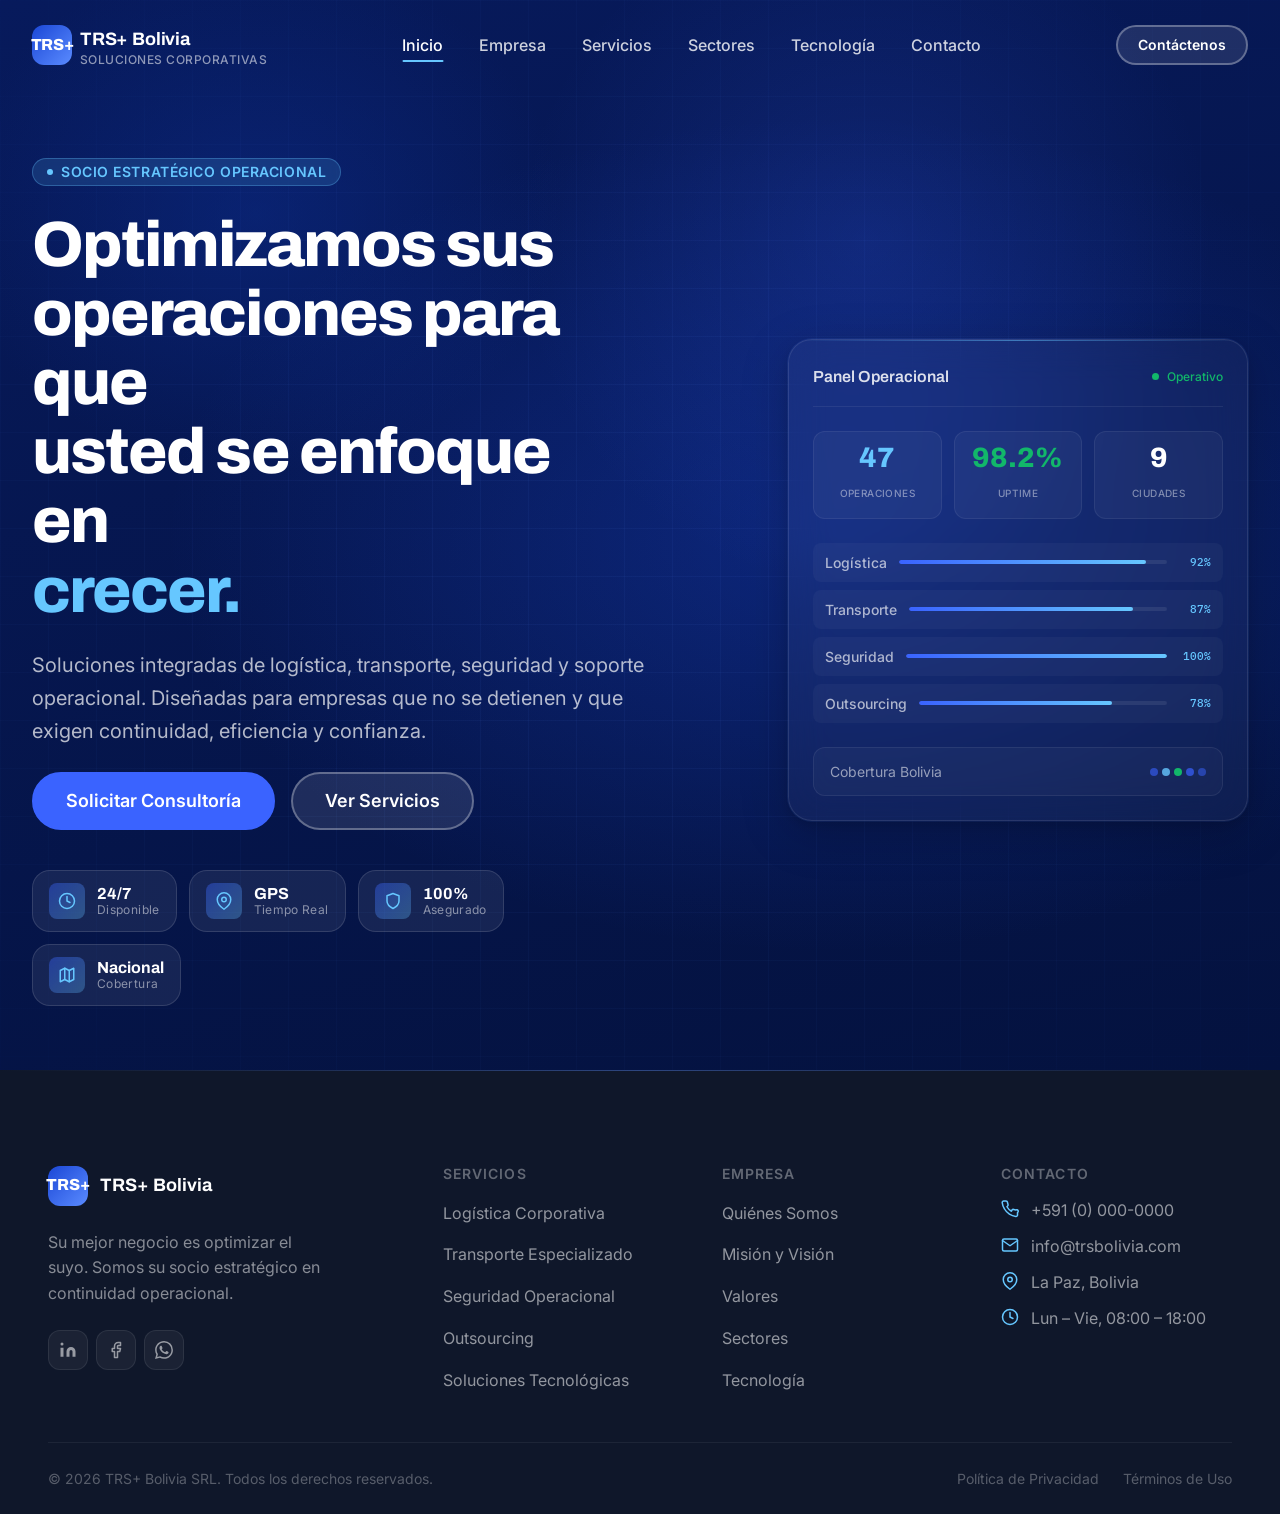
==== index.html @ 7835d036 "first commit" ====
<!DOCTYPE html>
<html lang="es" dir="ltr">

<head>
  <meta charset="UTF-8" />
  <meta name="viewport" content="width=device-width, initial-scale=1.0" />
  <meta http-equiv="X-UA-Compatible" content="IE=edge" />

  <!-- ======================================================================
       SEO — Primary Meta
       ====================================================================== -->
  <title>TRS+ Bolivia | Soluciones Corporativas Integradas</title>
  <meta name="description"
    content="TRS+ Bolivia SRL: soluciones integradas de logística, transporte, seguridad operacional y outsourcing corporativo. Su socio estratégico en continuidad operacional." />
  <meta name="robots" content="index, follow" />
  <link rel="canonical" href="https://www.trsbolivia.com/" />
  <meta name="theme-color" content="#071A5C" />
  <meta name="author" content="TRS+ Bolivia SRL" />

  <!-- ======================================================================
       Open Graph
       ====================================================================== -->
  <meta property="og:type"        content="website" />
  <meta property="og:url"         content="https://www.trsbolivia.com/" />
  <meta property="og:title"       content="TRS+ Bolivia | Soluciones Corporativas Integradas" />
  <meta property="og:description" content="Su socio estratégico en continuidad operacional. Logística, transporte, seguridad y soporte corporativo para empresas que no se detienen." />
  <meta property="og:image"       content="https://www.trsbolivia.com/assets/images/og-image.webp" />
  <meta property="og:locale"      content="es_BO" />
  <meta property="og:site_name"   content="TRS+ Bolivia" />

  <!-- ======================================================================
       Twitter Card
       ====================================================================== -->
  <meta name="twitter:card"        content="summary_large_image" />
  <meta name="twitter:title"       content="TRS+ Bolivia | Soluciones Corporativas Integradas" />
  <meta name="twitter:description" content="Su socio estratégico en continuidad operacional. Logística, transporte, seguridad y soporte corporativo." />
  <meta name="twitter:image"       content="https://www.trsbolivia.com/assets/images/og-image.webp" />

  <!-- ======================================================================
       Structured Data — Schema.org JSON-LD
       ====================================================================== -->
  <script type="application/ld+json">
  {
    "@context": "https://schema.org",
    "@type": "Organization",
    "name": "TRS+ Bolivia SRL",
    "alternateName": "TRS Bolivia",
    "url": "https://www.trsbolivia.com",
    "logo": "https://www.trsbolivia.com/assets/logos/trs-logo.svg",
    "description": "Soluciones integradas de logística, transporte, seguridad operacional y outsourcing corporativo en Bolivia.",
    "address": {
      "@type": "PostalAddress",
      "addressCountry": "BO",
      "addressLocality": "La Paz",
      "addressRegion": "La Paz"
    },
    "contactPoint": {
      "@type": "ContactPoint",
      "contactType": "customer service",
      "availableLanguage": ["Spanish"]
    },
    "sameAs": [
      "https://www.linkedin.com/company/trs-bolivia"
    ]
  }
  </script>

  <!-- ======================================================================
       Google Fonts — Preconnect + Load
       ====================================================================== -->
  <link rel="preconnect" href="https://fonts.googleapis.com" />
  <link rel="preconnect" href="https://fonts.gstatic.com" crossorigin />
  <link
    href="https://fonts.googleapis.com/css2?family=Archivo:wght@400;500;600;700;800&family=Inter:wght@400;500;600;700&family=IBM+Plex+Mono:wght@400;500&display=swap"
    rel="stylesheet"
  />

  <!-- ======================================================================
       CSS — Load order matters.
       ====================================================================== -->
  <link rel="stylesheet" href="css/reset.css" />
  <link rel="stylesheet" href="css/variables.css" />
  <link rel="stylesheet" href="css/typography.css" />
  <link rel="stylesheet" href="css/layout.css" />
  <link rel="stylesheet" href="css/components.css" />
  <link rel="stylesheet" href="css/animations.css" />
  <link rel="stylesheet" href="css/responsive.css" />

  <!-- Favicon placeholder -->
  <link rel="icon" type="image/svg+xml" href="assets/icons/favicon.svg" />
</head>

<body>

  <!-- Skip to main content — accessibility landmark -->
  <a class="sr-only" href="#main-content">Saltar al contenido principal</a>

  <!-- ========================================================================
       NAVBAR
       ======================================================================== -->
  <header class="navbar navbar--transparent" id="navbar" role="banner">
    <div class="navbar__inner">

      <!-- Logo -->
      <a href="index.html" class="navbar__logo" aria-label="TRS+ Bolivia — Ir a la página de inicio">
        <div class="navbar__logo-mark" aria-hidden="true">TRS+</div>
        <div>
          <span class="navbar__logo-text">TRS+ Bolivia</span>
          <span class="navbar__logo-sub">Soluciones Corporativas</span>
        </div>
      </a>

      <!-- Desktop Navigation -->
      <nav class="navbar__nav" aria-label="Navegación principal">
        <ul class="navbar__nav-list" role="list">
          <li>
            <a href="index.html"       class="navbar__nav-link" aria-current="page">Inicio</a>
          </li>
          <li>
            <a href="empresa.html"     class="navbar__nav-link">Empresa</a>
          </li>
          <li>
            <a href="servicios.html"   class="navbar__nav-link">Servicios</a>
          </li>
          <li>
            <a href="sectores.html"    class="navbar__nav-link">Sectores</a>
          </li>
          <li>
            <a href="tecnologia.html"  class="navbar__nav-link">Tecnología</a>
          </li>
          <li>
            <a href="contacto.html"    class="navbar__nav-link">Contacto</a>
          </li>
        </ul>
      </nav>

      <!-- CTA + Hamburger -->
      <div class="navbar__actions">
        <a href="contacto.html" class="btn btn--ghost btn--sm">
          Contáctenos
        </a>

        <!-- Hamburger — mobile only -->
        <button
          class="navbar__hamburger"
          id="hamburger-btn"
          aria-controls="mobile-menu"
          aria-expanded="false"
          aria-label="Abrir menú de navegación"
          type="button"
        >
          <span class="navbar__hamburger-line" aria-hidden="true"></span>
          <span class="navbar__hamburger-line" aria-hidden="true"></span>
          <span class="navbar__hamburger-line" aria-hidden="true"></span>
        </button>
      </div>

    </div>
  </header>

  <!-- ========================================================================
       MOBILE MENU
       ======================================================================== -->
  <div
    class="mobile-menu"
    id="mobile-menu"
    role="dialog"
    aria-modal="true"
    aria-label="Menú de navegación"
    aria-hidden="true"
  >
    <nav aria-label="Navegación móvil">
      <ul class="mobile-menu__nav-list" role="list">
        <li>
          <a href="index.html"       class="mobile-menu__nav-link" aria-current="page">Inicio</a>
        </li>
        <li>
          <a href="empresa.html"     class="mobile-menu__nav-link">Empresa</a>
        </li>
        <li>
          <a href="servicios.html"   class="mobile-menu__nav-link">Servicios</a>
        </li>
        <li>
          <a href="sectores.html"    class="mobile-menu__nav-link">Sectores</a>
        </li>
        <li>
          <a href="tecnologia.html"  class="mobile-menu__nav-link">Tecnología</a>
        </li>
        <li>
          <a href="contacto.html"    class="mobile-menu__nav-link">Contacto</a>
        </li>
      </ul>
    </nav>

    <div class="mobile-menu__footer">
      <a href="contacto.html" class="btn btn--primary btn--full">
        Solicitar Consultoría
      </a>
    </div>
  </div>

  <!-- ========================================================================
       MAIN CONTENT
       ======================================================================== -->
  <main id="main-content">

    <!-- ======================================================================
         HERO SECTION
         ====================================================================== -->
    <section class="hero" id="hero" aria-labelledby="hero-headline">

      <!-- Background layers -->
      <div class="hero__bg" aria-hidden="true">
        <div class="hero__bg-gradient"></div>
        <div class="hero__bg-grid"></div>
        <div class="hero__bg-glow"></div>
      </div>

      <div class="hero__container">
        <div class="hero__grid">

          <!-- Left — Text Content -->
          <div class="hero__content">

            <!-- Badge -->
            <div class="hero__badge hero-anim-badge" aria-hidden="true">
              <span class="badge badge--glass">
                <span class="badge__dot badge__dot--pulse"></span>
                Socio Estratégico Operacional
              </span>
            </div>

            <!-- Headline -->
            <h1 class="hero__headline hero-anim-headline" id="hero-headline">
              Optimizamos sus<br />
              operaciones para que<br />
              usted se enfoque en<br />
              <em>crecer.</em>
            </h1>

            <!-- Supporting text -->
            <p class="hero__description hero-anim-description">
              Soluciones integradas de logística, transporte, seguridad y
              soporte operacional. Diseñadas para empresas que no se detienen
              y que exigen continuidad, eficiencia y confianza.
            </p>

            <!-- CTA Group -->
            <div class="hero__cta hero-anim-cta btn-group">
              <a href="contacto.html" class="btn btn--primary btn--lg">
                Solicitar Consultoría
              </a>
              <a href="servicios.html" class="btn btn--ghost btn--lg">
                Ver Servicios
              </a>
            </div>

            <!-- Trust Cards -->
            <div class="hero__trust hero-anim-trust" role="list" aria-label="Indicadores de confianza">

              <div class="trust-card float-slow float-delay-1" role="listitem">
                <div class="trust-card__icon" aria-hidden="true">
                  <!-- Clock icon -->
                  <svg viewBox="0 0 24 24" fill="none" stroke="currentColor" stroke-width="2" stroke-linecap="round" stroke-linejoin="round" aria-hidden="true">
                    <circle cx="12" cy="12" r="10"/>
                    <polyline points="12 6 12 12 16 14"/>
                  </svg>
                </div>
                <div class="trust-card__content">
                  <span class="trust-card__value">24/7</span>
                  <span class="trust-card__label">Disponible</span>
                </div>
              </div>

              <div class="trust-card float-slow float-delay-2" role="listitem">
                <div class="trust-card__icon" aria-hidden="true">
                  <!-- GPS/location icon -->
                  <svg viewBox="0 0 24 24" fill="none" stroke="currentColor" stroke-width="2" stroke-linecap="round" stroke-linejoin="round" aria-hidden="true">
                    <path d="M21 10c0 7-9 13-9 13s-9-6-9-13a9 9 0 0 1 18 0z"/>
                    <circle cx="12" cy="10" r="3"/>
                  </svg>
                </div>
                <div class="trust-card__content">
                  <span class="trust-card__value">GPS</span>
                  <span class="trust-card__label">Tiempo Real</span>
                </div>
              </div>

              <div class="trust-card float-slow float-delay-3" role="listitem">
                <div class="trust-card__icon" aria-hidden="true">
                  <!-- Shield icon -->
                  <svg viewBox="0 0 24 24" fill="none" stroke="currentColor" stroke-width="2" stroke-linecap="round" stroke-linejoin="round" aria-hidden="true">
                    <path d="M12 22s8-4 8-10V5l-8-3-8 3v7c0 6 8 10 8 10z"/>
                  </svg>
                </div>
                <div class="trust-card__content">
                  <span class="trust-card__value">100%</span>
                  <span class="trust-card__label">Asegurado</span>
                </div>
              </div>

              <div class="trust-card float-slow float-delay-1" role="listitem">
                <div class="trust-card__icon" aria-hidden="true">
                  <!-- Map icon -->
                  <svg viewBox="0 0 24 24" fill="none" stroke="currentColor" stroke-width="2" stroke-linecap="round" stroke-linejoin="round" aria-hidden="true">
                    <polygon points="3 6 9 3 15 6 21 3 21 18 15 21 9 18 3 21"/>
                    <line x1="9" y1="3" x2="9" y2="18"/>
                    <line x1="15" y1="6" x2="15" y2="21"/>
                  </svg>
                </div>
                <div class="trust-card__content">
                  <span class="trust-card__value">Nacional</span>
                  <span class="trust-card__label">Cobertura</span>
                </div>
              </div>

            </div>
            <!-- /hero__trust -->

          </div>
          <!-- /hero__content -->

          <!-- Right — Operational Dashboard Visual -->
          <div class="hero__visual hero-anim-visual" aria-hidden="true">
            <div class="op-dashboard float-medium">

              <!-- Dashboard Header -->
              <div class="op-dashboard__header">
                <span class="op-dashboard__title">Panel Operacional</span>
                <div class="op-dashboard__status">
                  <span class="op-dashboard__status-dot"></span>
                  Operativo
                </div>
              </div>

              <!-- Key Stats -->
              <div class="op-dashboard__stats">
                <div class="op-stat">
                  <span class="op-stat__value op-stat__value--accent"
                        data-counter="47"
                        data-suffix="">
                    47
                  </span>
                  <span class="op-stat__label">Operaciones</span>
                </div>
                <div class="op-stat">
                  <span class="op-stat__value op-stat__value--success"
                        data-counter="98.5"
                        data-suffix="%">
                    98.5%
                  </span>
                  <span class="op-stat__label">Uptime</span>
                </div>
                <div class="op-stat">
                  <span class="op-stat__value"
                        data-counter="9"
                        data-suffix="">
                    9
                  </span>
                  <span class="op-stat__label">Ciudades</span>
                </div>
              </div>

              <!-- Active Services -->
              <div class="op-dashboard__services">

                <div class="op-service-row">
                  <span class="op-service-row__name">Logística</span>
                  <div class="op-service-row__bar-wrap">
                    <div class="op-service-row__bar op-service-row__bar--1"></div>
                  </div>
                  <span class="op-service-row__pct">92%</span>
                </div>

                <div class="op-service-row">
                  <span class="op-service-row__name">Transporte</span>
                  <div class="op-service-row__bar-wrap">
                    <div class="op-service-row__bar op-service-row__bar--2"></div>
                  </div>
                  <span class="op-service-row__pct">87%</span>
                </div>

                <div class="op-service-row">
                  <span class="op-service-row__name">Seguridad</span>
                  <div class="op-service-row__bar-wrap">
                    <div class="op-service-row__bar op-service-row__bar--3"></div>
                  </div>
                  <span class="op-service-row__pct">100%</span>
                </div>

                <div class="op-service-row">
                  <span class="op-service-row__name">Outsourcing</span>
                  <div class="op-service-row__bar-wrap">
                    <div class="op-service-row__bar op-service-row__bar--4"></div>
                  </div>
                  <span class="op-service-row__pct">78%</span>
                </div>

              </div>

              <!-- Coverage indicator -->
              <div class="op-dashboard__map">
                <span class="op-dashboard__map-label">Cobertura Bolivia</span>
                <div class="op-dashboard__map-dots" aria-hidden="true">
                  <span class="op-dashboard__map-dot"></span>
                  <span class="op-dashboard__map-dot"></span>
                  <span class="op-dashboard__map-dot"></span>
                  <span class="op-dashboard__map-dot"></span>
                  <span class="op-dashboard__map-dot"></span>
                </div>
              </div>

            </div>
            <!-- /op-dashboard -->
          </div>
          <!-- /hero__visual -->

        </div>
        <!-- /hero__grid -->
      </div>
      <!-- /hero__container -->

    </section>
    <!-- /hero -->

  </main>

  <!-- ========================================================================
       FOOTER
       ======================================================================== -->
  <footer class="footer" id="footer" role="contentinfo">
    <div class="container">

      <div class="footer__top">

        <!-- Brand Column -->
        <div class="footer__brand">
          <a href="index.html" class="footer__logo" aria-label="TRS+ Bolivia — Inicio">
            <div class="footer__logo-mark" aria-hidden="true">TRS+</div>
            <span class="footer__logo-text">TRS+ Bolivia</span>
          </a>

          <p class="footer__tagline">
            Su mejor negocio es optimizar el suyo. Somos su socio estratégico
            en continuidad operacional.
          </p>

          <!-- Social Links -->
          <nav class="footer__social" aria-label="Redes sociales">
            <a
              href="https://www.linkedin.com/company/trs-bolivia"
              class="footer__social-link"
              target="_blank"
              rel="noopener noreferrer"
              aria-label="TRS+ Bolivia en LinkedIn"
            >
              <!-- LinkedIn icon -->
              <svg viewBox="0 0 24 24" fill="currentColor" aria-hidden="true">
                <path d="M16 8a6 6 0 0 1 6 6v7h-4v-7a2 2 0 0 0-2-2 2 2 0 0 0-2 2v7h-4v-7a6 6 0 0 1 6-6z"/>
                <rect x="2" y="9" width="4" height="12"/>
                <circle cx="4" cy="4" r="2"/>
              </svg>
            </a>
            <a
              href="#"
              class="footer__social-link"
              target="_blank"
              rel="noopener noreferrer"
              aria-label="TRS+ Bolivia en Facebook"
            >
              <!-- Facebook icon -->
              <svg viewBox="0 0 24 24" fill="none" stroke="currentColor" stroke-width="2" stroke-linecap="round" stroke-linejoin="round" aria-hidden="true">
                <path d="M18 2h-3a5 5 0 0 0-5 5v3H7v4h3v8h4v-8h3l1-4h-4V7a1 1 0 0 1 1-1h3z"/>
              </svg>
            </a>
            <a
              href="https://wa.me/59100000000"
              class="footer__social-link"
              target="_blank"
              rel="noopener noreferrer"
              aria-label="TRS+ Bolivia en WhatsApp"
            >
              <!-- WhatsApp icon -->
              <svg viewBox="0 0 24 24" fill="currentColor" aria-hidden="true">
                <path d="M17.472 14.382c-.297-.149-1.758-.867-2.03-.967-.273-.099-.471-.148-.67.15-.197.297-.767.966-.94 1.164-.173.199-.347.223-.644.075-.297-.15-1.255-.463-2.39-1.475-.883-.788-1.48-1.761-1.653-2.059-.173-.297-.018-.458.13-.606.134-.133.298-.347.446-.52.149-.174.198-.298.298-.497.099-.198.05-.371-.025-.52-.075-.149-.669-1.612-.916-2.207-.242-.579-.487-.5-.669-.51-.173-.008-.371-.01-.57-.01-.198 0-.52.074-.792.372-.272.297-1.04 1.016-1.04 2.479 0 1.462 1.065 2.875 1.213 3.074.149.198 2.096 3.2 5.077 4.487.709.306 1.262.489 1.694.625.712.227 1.36.195 1.871.118.571-.085 1.758-.719 2.006-1.413.248-.694.248-1.289.173-1.413-.074-.124-.272-.198-.57-.347m-5.421 7.403h-.004a9.87 9.87 0 0 1-5.031-1.378l-.361-.214-3.741.982.998-3.648-.235-.374a9.86 9.86 0 0 1-1.51-5.26c.001-5.45 4.436-9.884 9.888-9.884 2.64 0 5.122 1.03 6.988 2.898a9.825 9.825 0 0 1 2.893 6.994c-.003 5.45-4.437 9.884-9.885 9.884m8.413-18.297A11.815 11.815 0 0 0 12.05 0C5.495 0 .16 5.335.157 11.892c0 2.096.547 4.142 1.588 5.945L.057 24l6.305-1.654a11.882 11.882 0 0 0 5.683 1.448h.005c6.554 0 11.89-5.335 11.893-11.893a11.821 11.821 0 0 0-3.48-8.413z"/>
              </svg>
            </a>
          </nav>
        </div>

        <!-- Services Column -->
        <div class="footer__col">
          <h3 class="footer__col-title">Servicios</h3>
          <ul class="footer__link-list" role="list">
            <li><a href="servicios.html#logistica"   class="footer__link">Logística Corporativa</a></li>
            <li><a href="servicios.html#transporte"  class="footer__link">Transporte Especializado</a></li>
            <li><a href="servicios.html#seguridad"   class="footer__link">Seguridad Operacional</a></li>
            <li><a href="servicios.html#outsourcing" class="footer__link">Outsourcing</a></li>
            <li><a href="servicios.html#tecnologia"  class="footer__link">Soluciones Tecnológicas</a></li>
          </ul>
        </div>

        <!-- Company Column -->
        <div class="footer__col">
          <h3 class="footer__col-title">Empresa</h3>
          <ul class="footer__link-list" role="list">
            <li><a href="empresa.html"           class="footer__link">Quiénes Somos</a></li>
            <li><a href="empresa.html#mision"    class="footer__link">Misión y Visión</a></li>
            <li><a href="empresa.html#valores"   class="footer__link">Valores</a></li>
            <li><a href="sectores.html"          class="footer__link">Sectores</a></li>
            <li><a href="tecnologia.html"        class="footer__link">Tecnología</a></li>
          </ul>
        </div>

        <!-- Contact Column -->
        <div class="footer__col">
          <h3 class="footer__col-title">Contacto</h3>
          <address class="footer__address">
            <div class="footer__contact-item">
              <!-- Phone icon -->
              <svg class="footer__contact-icon" viewBox="0 0 24 24" fill="none" stroke="currentColor" stroke-width="2" stroke-linecap="round" stroke-linejoin="round" aria-hidden="true">
                <path d="M22 16.92v3a2 2 0 0 1-2.18 2 19.79 19.79 0 0 1-8.63-3.07A19.5 19.5 0 0 1 4.69 12 19.79 19.79 0 0 1 1.61 3.42 2 2 0 0 1 3.6 1.23h3a2 2 0 0 1 2 1.72 12.84 12.84 0 0 0 .7 2.81 2 2 0 0 1-.45 2.11L7.91 9a16 16 0 0 0 6 6l.91-1.91a2 2 0 0 1 2.11-.45 12.84 12.84 0 0 0 2.81.7A2 2 0 0 1 22 16.92z"/>
              </svg>
              <a href="tel:+59100000000" class="footer__link footer__link--inline">
                +591 (0) 000-0000
              </a>
            </div>

            <div class="footer__contact-item">
              <!-- Email icon -->
              <svg class="footer__contact-icon" viewBox="0 0 24 24" fill="none" stroke="currentColor" stroke-width="2" stroke-linecap="round" stroke-linejoin="round" aria-hidden="true">
                <path d="M4 4h16c1.1 0 2 .9 2 2v12c0 1.1-.9 2-2 2H4c-1.1 0-2-.9-2-2V6c0-1.1.9-2 2-2z"/>
                <polyline points="22,6 12,13 2,6"/>
              </svg>
              <a href="mailto:info@trsbolivia.com" class="footer__link footer__link--inline">
                info@trsbolivia.com
              </a>
            </div>

            <div class="footer__contact-item">
              <!-- Location icon -->
              <svg class="footer__contact-icon" viewBox="0 0 24 24" fill="none" stroke="currentColor" stroke-width="2" stroke-linecap="round" stroke-linejoin="round" aria-hidden="true">
                <path d="M21 10c0 7-9 13-9 13s-9-6-9-13a9 9 0 0 1 18 0z"/>
                <circle cx="12" cy="10" r="3"/>
              </svg>
              <span>La Paz, Bolivia</span>
            </div>

            <div class="footer__contact-item">
              <!-- Clock icon -->
              <svg class="footer__contact-icon" viewBox="0 0 24 24" fill="none" stroke="currentColor" stroke-width="2" stroke-linecap="round" stroke-linejoin="round" aria-hidden="true">
                <circle cx="12" cy="12" r="10"/>
                <polyline points="12 6 12 12 16 14"/>
              </svg>
              <span>Lun – Vie, 08:00 – 18:00</span>
            </div>
          </address>
        </div>

      </div>
      <!-- /footer__top -->

      <!-- Footer Bottom -->
      <div class="footer__bottom">
        <p class="footer__copyright">
          &copy; <span id="footer-year">2024</span> TRS+ Bolivia SRL.
          Todos los derechos reservados.
        </p>
        <nav class="footer__legal" aria-label="Enlaces legales">
          <a href="#" class="footer__legal-link">Política de Privacidad</a>
          <a href="#" class="footer__legal-link">Términos de Uso</a>
        </nav>
      </div>

    </div>
    <!-- /container -->
  </footer>

  <!-- ========================================================================
       SCRIPTS — Deferred ES Modules
       ======================================================================== -->
  <script type="module" src="js/app.js"></script>

  <!-- Dynamic year in footer -->
  <script>
    document.getElementById('footer-year').textContent = new Date().getFullYear();
  </script>

</body>
</html>
---- css/variables.css ----
/* ==========================================================================
   DESIGN SYSTEM — VARIABLES
   TRS+ Bolivia Corporate Platform
   All design tokens are defined here.
   Never use hardcoded values outside this file.
   ========================================================================== */

:root {

  /* --------------------------------------------------------------------------
     COLOR SYSTEM — PRIMARY
     -------------------------------------------------------------------------- */
  --color-primary-900: #071A5C;
  --color-primary-800: #0C2C8C;
  --color-primary-700: #123FB8;
  --color-primary-600: #1B47D6;
  --color-primary-500: #3A63FF;
  --color-primary-400: #5A8BFF;

  /* --------------------------------------------------------------------------
     COLOR SYSTEM — ACCENT
     -------------------------------------------------------------------------- */
  --color-accent:       #66C7FF;
  --color-accent-light: #B8E7FF;

  /* --------------------------------------------------------------------------
     COLOR SYSTEM — SEMANTIC
     -------------------------------------------------------------------------- */
  --color-success: #12B76A;
  --color-warning: #F79009;
  --color-error:   #F04438;

  /* --------------------------------------------------------------------------
     COLOR SYSTEM — NEUTRAL
     -------------------------------------------------------------------------- */
  --color-gray-50:  #F8FAFC;
  --color-gray-100: #F1F5F9;
  --color-gray-200: #E2E8F0;
  --color-gray-300: #CBD5E1;
  --color-gray-400: #94A3B8;
  --color-gray-500: #64748B;
  --color-gray-700: #334155;
  --color-gray-900: #0F172A;

  /* --------------------------------------------------------------------------
     TYPOGRAPHY — FONT FAMILIES
     -------------------------------------------------------------------------- */
  --font-heading: 'Archivo',       sans-serif;
  --font-body:    'Inter',         sans-serif;
  --font-mono:    'IBM Plex Mono', monospace;

  /* --------------------------------------------------------------------------
     TYPOGRAPHY — TYPE SCALE
     -------------------------------------------------------------------------- */
  --text-display:  4.5rem;    /* 72px */
  --text-hero:     4rem;      /* 64px */
  --text-h1:       3.25rem;   /* 52px */
  --text-h2:       2.625rem;  /* 42px */
  --text-h3:       2.125rem;  /* 34px */
  --text-h4:       1.75rem;   /* 28px */
  --text-h5:       1.375rem;  /* 22px */
  --text-body-xl:  1.25rem;   /* 20px */
  --text-body:     1.125rem;  /* 18px */
  --text-small:    1rem;      /* 16px */
  --text-caption:  0.875rem;  /* 14px */
  --text-micro:    0.75rem;   /* 12px */

  /* --------------------------------------------------------------------------
     TYPOGRAPHY — FONT WEIGHTS
     -------------------------------------------------------------------------- */
  --weight-regular:   400;
  --weight-medium:    500;
  --weight-semibold:  600;
  --weight-bold:      700;
  --weight-extrabold: 800;

  /* --------------------------------------------------------------------------
     LAYOUT — CONTAINER WIDTHS
     -------------------------------------------------------------------------- */
  --container-max: 1280px;
  --content-max:    720px;
  --section-max:   1180px;

  /* --------------------------------------------------------------------------
     LAYOUT — GRID
     -------------------------------------------------------------------------- */
  --grid-columns-desktop: 12;
  --grid-columns-tablet:   8;
  --grid-columns-mobile:   4;
  --grid-gap:             2rem;   /* 32px */

  /* --------------------------------------------------------------------------
     SPACING SCALE
     Never use arbitrary values. Always pick from this scale.
     -------------------------------------------------------------------------- */
  --space-1:   0.25rem;   /*   4px */
  --space-2:   0.5rem;    /*   8px */
  --space-3:   0.75rem;   /*  12px */
  --space-4:   1rem;      /*  16px */
  --space-6:   1.5rem;    /*  24px */
  --space-8:   2rem;      /*  32px */
  --space-12:  3rem;      /*  48px */
  --space-16:  4rem;      /*  64px */
  --space-20:  5rem;      /*  80px */
  --space-24:  6rem;      /*  96px */
  --space-30:  7.5rem;    /* 120px */
  --space-40: 10rem;      /* 160px */

  /* --------------------------------------------------------------------------
     BORDER RADIUS
     -------------------------------------------------------------------------- */
  --radius-sm:   8px;
  --radius-md:   12px;
  --radius-lg:   18px;
  --radius-xl:   24px;
  --radius-pill: 999px;

  /* --------------------------------------------------------------------------
     SHADOWS — Three levels only.
     -------------------------------------------------------------------------- */
  --shadow-sm: 0 1px 3px rgba(0, 0, 0, 0.10), 0 1px 2px rgba(0, 0, 0, 0.06);
  --shadow-md: 0 4px 16px rgba(0, 0, 0, 0.14), 0 2px 4px rgba(0, 0, 0, 0.08);
  --shadow-lg: 0 12px 48px rgba(0, 0, 0, 0.22), 0 4px 12px rgba(0, 0, 0, 0.10);

  /* Colored shadow for primary cards */
  --shadow-primary: 0 8px 32px rgba(58, 99, 255, 0.28);

  /* --------------------------------------------------------------------------
     ANIMATION — TIMING
     Never exceed 800ms.
     -------------------------------------------------------------------------- */
  --duration-fast:   150ms;
  --duration-normal: 250ms;
  --duration-slow:   400ms;
  --duration-reveal: 600ms;

  /* --------------------------------------------------------------------------
     ANIMATION — EASING
     -------------------------------------------------------------------------- */
  --ease-out:    cubic-bezier(.22, .61, .36, 1);
  --ease-in-out: cubic-bezier(.45, 0, .55, 1);

  /* --------------------------------------------------------------------------
     NAVBAR
     -------------------------------------------------------------------------- */
  --navbar-height:         90px;
  --navbar-height-scrolled: 72px;

  /* --------------------------------------------------------------------------
     Z-INDEX SCALE
     -------------------------------------------------------------------------- */
  --z-base:    0;
  --z-raised:  10;
  --z-overlay: 100;
  --z-modal:   200;
  --z-navbar:  300;

  /* --------------------------------------------------------------------------
     TRANSITIONS — Composable shorthand values
     -------------------------------------------------------------------------- */
  --transition-fast:   all var(--duration-fast)   var(--ease-out);
  --transition-normal: all var(--duration-normal) var(--ease-out);
  --transition-slow:   all var(--duration-slow)   var(--ease-out);

}
---- css/typography.css ----
/* ==========================================================================
   TYPOGRAPHY
   TRS+ Bolivia Corporate Platform
   Fonts: Archivo (headings), Inter (body), IBM Plex Mono (technical)
   ========================================================================== */

/* --------------------------------------------------------------------------
   Base Body Typography
   -------------------------------------------------------------------------- */
body {
  font-family: var(--font-body);
  font-size: var(--text-body);
  font-weight: var(--weight-regular);
  color: var(--color-gray-700);
  line-height: 1.65;
}

/* --------------------------------------------------------------------------
   Headings
   -------------------------------------------------------------------------- */
h1,
h2,
h3,
h4,
h5,
h6 {
  font-family: var(--font-heading);
  font-weight: var(--weight-bold);
  line-height: 1.15;
  letter-spacing: -0.02em;
  color: var(--color-gray-900);
}

h1 { font-size: var(--text-h1); }
h2 { font-size: var(--text-h2); }
h3 { font-size: var(--text-h3); }
h4 { font-size: var(--text-h4); }
h5 { font-size: var(--text-h5); }

/* --------------------------------------------------------------------------
   Display & Hero Sizes
   -------------------------------------------------------------------------- */
.text-display {
  font-family: var(--font-heading);
  font-size: var(--text-display);
  font-weight: var(--weight-extrabold);
  line-height: 1.08;
  letter-spacing: -0.03em;
}

.text-hero {
  font-family: var(--font-heading);
  font-size: var(--text-hero);
  font-weight: var(--weight-extrabold);
  line-height: 1.1;
  letter-spacing: -0.025em;
}

/* --------------------------------------------------------------------------
   Body Text Variants
   -------------------------------------------------------------------------- */
.text-body-xl {
  font-size: var(--text-body-xl);
  line-height: 1.6;
}

.text-body {
  font-size: var(--text-body);
  line-height: 1.65;
}

.text-small {
  font-size: var(--text-small);
  line-height: 1.6;
}

.text-caption {
  font-size: var(--text-caption);
  line-height: 1.5;
}

.text-micro {
  font-size: var(--text-micro);
  line-height: 1.4;
  letter-spacing: 0.02em;
}

/* --------------------------------------------------------------------------
   Technical / Mono
   -------------------------------------------------------------------------- */
.text-mono {
  font-family: var(--font-mono);
  font-size: var(--text-caption);
  letter-spacing: 0.04em;
}

/* --------------------------------------------------------------------------
   Weight Utilities
   -------------------------------------------------------------------------- */
.font-regular   { font-weight: var(--weight-regular); }
.font-medium    { font-weight: var(--weight-medium); }
.font-semibold  { font-weight: var(--weight-semibold); }
.font-bold      { font-weight: var(--weight-bold); }
.font-extrabold { font-weight: var(--weight-extrabold); }

/* --------------------------------------------------------------------------
   Color Utilities
   -------------------------------------------------------------------------- */
.text-primary   { color: var(--color-primary-500); }
.text-accent    { color: var(--color-accent); }
.text-muted     { color: var(--color-gray-500); }
.text-inverse   { color: var(--color-gray-50); }
.text-dark      { color: var(--color-gray-900); }

/* --------------------------------------------------------------------------
   Alignment
   -------------------------------------------------------------------------- */
.text-center { text-align: center; }
.text-left   { text-align: left; }
.text-right  { text-align: right; }

/* --------------------------------------------------------------------------
   Paragraph Spacing
   -------------------------------------------------------------------------- */
p + p {
  margin-top: var(--space-4);
}

/* --------------------------------------------------------------------------
   Strong
   -------------------------------------------------------------------------- */
strong {
  font-weight: var(--weight-semibold);
  color: var(--color-gray-900);
}
---- css/layout.css ----
/* ==========================================================================
   LAYOUT
   TRS+ Bolivia Corporate Platform
   Container, Grid, Spacing, Positioning utilities
   ========================================================================== */

/* --------------------------------------------------------------------------
   Container
   -------------------------------------------------------------------------- */
.container {
  width: 100%;
  max-width: var(--container-max);
  margin-inline: auto;
  padding-inline: var(--space-8);
}

.container--narrow {
  max-width: var(--content-max);
}

.container--section {
  max-width: var(--section-max);
}

/* --------------------------------------------------------------------------
   Section Structure
   Every section follows: container > section-header > section-content
   -------------------------------------------------------------------------- */
.section {
  padding-block: var(--space-24);
}

.section--lg {
  padding-block: var(--space-30);
}

.section--sm {
  padding-block: var(--space-16);
}

/* --------------------------------------------------------------------------
   Section Header
   Badge → Title → Supporting Paragraph → Optional CTA
   -------------------------------------------------------------------------- */
.section-header {
  margin-bottom: var(--space-16);
  max-width: var(--content-max);
}

.section-header--center {
  text-align: center;
  margin-inline: auto;
}

.section-header__badge {
  margin-bottom: var(--space-4);
}

.section-header__title {
  margin-bottom: var(--space-4);
}

.section-header__description {
  color: var(--color-gray-500);
  font-size: var(--text-body-xl);
  max-width: 60ch;
}

.section-header--center .section-header__description {
  margin-inline: auto;
}

/* --------------------------------------------------------------------------
   Grid System
   -------------------------------------------------------------------------- */
.grid {
  display: grid;
  gap: var(--grid-gap);
}

.grid--2 { grid-template-columns: repeat(2, 1fr); }
.grid--3 { grid-template-columns: repeat(3, 1fr); }
.grid--4 { grid-template-columns: repeat(4, 1fr); }

.grid--hero {
  grid-template-columns: 1fr 0.85fr;
  gap: var(--space-16);
  align-items: center;
}

/* --------------------------------------------------------------------------
   Flex Utilities
   -------------------------------------------------------------------------- */
.flex         { display: flex; }
.flex-center  { display: flex; align-items: center; justify-content: center; }
.flex-between { display: flex; align-items: center; justify-content: space-between; }
.flex-col     { display: flex; flex-direction: column; }
.flex-wrap    { flex-wrap: wrap; }
.gap-2        { gap: var(--space-2); }
.gap-3        { gap: var(--space-3); }
.gap-4        { gap: var(--space-4); }
.gap-6        { gap: var(--space-6); }
.gap-8        { gap: var(--space-8); }

/* --------------------------------------------------------------------------
   Spacing Utilities
   -------------------------------------------------------------------------- */
.mt-2  { margin-top: var(--space-2); }
.mt-4  { margin-top: var(--space-4); }
.mt-6  { margin-top: var(--space-6); }
.mt-8  { margin-top: var(--space-8); }
.mt-12 { margin-top: var(--space-12); }
.mt-16 { margin-top: var(--space-16); }

.mb-4  { margin-bottom: var(--space-4); }
.mb-6  { margin-bottom: var(--space-6); }
.mb-8  { margin-bottom: var(--space-8); }

/* --------------------------------------------------------------------------
   Visibility
   -------------------------------------------------------------------------- */
.sr-only {
  position: absolute;
  width: 1px;
  height: 1px;
  padding: 0;
  margin: -1px;
  overflow: hidden;
  clip: rect(0, 0, 0, 0);
  white-space: nowrap;
  border: 0;
}
---- css/components.css ----
/* ==========================================================================
   COMPONENTS
   TRS+ Bolivia Corporate Platform
   Navbar, Hero, Buttons, Badges, Cards, Footer, Trust Cards
   ========================================================================== */


/* ==========================================================================
   COMPONENT: BUTTON
   Variants: primary, secondary, ghost
   Sizes: sm, md (default), lg
   ========================================================================== */

.btn {
  display: inline-flex;
  align-items: center;
  justify-content: center;
  gap: var(--space-2);
  font-family: var(--font-body);
  font-size: var(--text-small);
  font-weight: var(--weight-semibold);
  line-height: 1;
  text-decoration: none;
  border: 2px solid transparent;
  border-radius: var(--radius-pill);
  padding: 0.875rem 1.75rem;
  min-height: 48px;
  cursor: pointer;
  white-space: nowrap;
  transition: transform var(--duration-normal) var(--ease-out),
              box-shadow var(--duration-normal) var(--ease-out),
              background-color var(--duration-normal) var(--ease-out),
              border-color var(--duration-normal) var(--ease-out),
              filter var(--duration-normal) var(--ease-out);
  outline: none;
  position: relative;
  overflow: hidden;
}

.btn:focus-visible {
  outline: 3px solid var(--color-accent);
  outline-offset: 3px;
}

/* Primary */
.btn--primary {
  background-color: var(--color-primary-500);
  color: #ffffff;
  border-color: var(--color-primary-500);
}

.btn--primary:hover {
  transform: translateY(-2px);
  filter: brightness(1.08);
  box-shadow: var(--shadow-primary);
}

.btn--primary:active {
  transform: scale(0.98);
  transition-duration: var(--duration-fast);
}

/* Secondary */
.btn--secondary {
  background-color: transparent;
  color: var(--color-primary-500);
  border-color: var(--color-primary-500);
}

.btn--secondary:hover {
  transform: translateY(-2px);
  background-color: rgba(58, 99, 255, 0.06);
  box-shadow: var(--shadow-sm);
}

.btn--secondary:active {
  transform: scale(0.98);
}

/* Ghost (for dark backgrounds) */
.btn--ghost {
  background-color: rgba(255, 255, 255, 0.10);
  color: #ffffff;
  border-color: rgba(255, 255, 255, 0.30);
  backdrop-filter: blur(8px);
}

.btn--ghost:hover {
  background-color: rgba(255, 255, 255, 0.18);
  border-color: rgba(255, 255, 255, 0.50);
  transform: translateY(-2px);
}

/* Sizes */
.btn--sm {
  font-size: var(--text-caption);
  padding: 0.625rem 1.25rem;
  min-height: 40px;
}

.btn--lg {
  font-size: var(--text-body);
  padding: 1.125rem 2rem;
  min-height: 56px;
}

/* Full width — mobile menu CTA */
.btn--full {
  width: 100%;
  justify-content: center;
}

/* Disabled */
.btn:disabled,
.btn[aria-disabled="true"] {
  opacity: 0.5;
  cursor: not-allowed;
  pointer-events: none;
}

/* Loading */
.btn--loading {
  opacity: 0.75;
  cursor: not-allowed;
  pointer-events: none;
}

/* Button group */
.btn-group {
  display: flex;
  flex-wrap: wrap;
  align-items: center;
  gap: var(--space-4);
}


/* ==========================================================================
   COMPONENT: BADGE
   Variants: solid, outline, glass
   ========================================================================== */

.badge {
  display: inline-flex;
  align-items: center;
  gap: var(--space-2);
  font-family: var(--font-body);
  font-size: var(--text-caption);
  font-weight: var(--weight-semibold);
  letter-spacing: 0.04em;
  text-transform: uppercase;
  border-radius: var(--radius-pill);
  padding: 0.375rem 0.875rem;
  line-height: 1;
}

/* Solid */
.badge--solid {
  background-color: var(--color-primary-500);
  color: #ffffff;
}

/* Outline */
.badge--outline {
  background-color: transparent;
  color: var(--color-primary-500);
  border: 1.5px solid var(--color-primary-500);
}

/* Glass (for dark backgrounds) */
.badge--glass {
  background-color: rgba(102, 199, 255, 0.15);
  color: var(--color-accent);
  border: 1px solid rgba(102, 199, 255, 0.30);
  backdrop-filter: blur(8px);
}

.badge__dot {
  width: 6px;
  height: 6px;
  border-radius: 50%;
  background-color: currentColor;
  flex-shrink: 0;
}

.badge__dot--pulse {
  animation: pulse-dot 2s ease-in-out infinite;
}


/* ==========================================================================
   COMPONENT: NAVBAR
   ========================================================================== */

.navbar {
  position: fixed;
  top: 0;
  left: 0;
  right: 0;
  z-index: var(--z-navbar);
  height: var(--navbar-height);
  display: flex;
  align-items: center;
  transition: height var(--duration-normal) var(--ease-out),
              background-color var(--duration-normal) var(--ease-out),
              backdrop-filter var(--duration-normal) var(--ease-out),
              box-shadow var(--duration-normal) var(--ease-out);
}

/* Initial transparent state (on hero) */
.navbar--transparent {
  background-color: transparent;
}

/* Scrolled glass state */
.navbar--scrolled {
  height: var(--navbar-height-scrolled);
  background-color: rgba(7, 26, 92, 0.80);
  backdrop-filter: blur(20px);
  -webkit-backdrop-filter: blur(20px);
  box-shadow: 0 1px 0 rgba(255, 255, 255, 0.06), var(--shadow-md);
}

.navbar__inner {
  display: flex;
  align-items: center;
  justify-content: space-between;
  width: 100%;
  max-width: var(--container-max);
  margin-inline: auto;
  padding-inline: var(--space-8);
  gap: var(--space-8);
}

/* Logo */
.navbar__logo {
  flex-shrink: 0;
  display: flex;
  align-items: center;
  gap: var(--space-2);
  text-decoration: none;
  transition: opacity var(--duration-normal) var(--ease-out);
}

.navbar__logo:hover {
  opacity: 0.85;
}

.navbar__logo:focus-visible {
  outline: 3px solid var(--color-accent);
  outline-offset: 4px;
  border-radius: var(--radius-sm);
}

.navbar__logo-mark {
  width: 40px;
  height: 40px;
  border-radius: var(--radius-md);
  background: linear-gradient(135deg, var(--color-primary-600), var(--color-primary-400));
  display: flex;
  align-items: center;
  justify-content: center;
  font-family: var(--font-heading);
  font-size: var(--text-small);
  font-weight: var(--weight-extrabold);
  color: #ffffff;
  letter-spacing: -0.02em;
  flex-shrink: 0;
  transition: transform var(--duration-normal) var(--ease-out);
}

.navbar--scrolled .navbar__logo-mark {
  width: 36px;
  height: 36px;
}

.navbar__logo-text {
  font-family: var(--font-heading);
  font-size: var(--text-body);
  font-weight: var(--weight-bold);
  color: #ffffff;
  letter-spacing: -0.01em;
}

.navbar__logo-sub {
  font-size: var(--text-micro);
  font-weight: var(--weight-medium);
  color: rgba(255, 255, 255, 0.55);
  letter-spacing: 0.04em;
  text-transform: uppercase;
  display: block;
  line-height: 1;
}

/* Navigation */
.navbar__nav {
  flex: 1;
  display: flex;
  align-items: center;
  justify-content: center;
}

.navbar__nav-list {
  display: flex;
  align-items: center;
  gap: var(--space-1);
}

.navbar__nav-link {
  display: flex;
  align-items: center;
  padding: var(--space-2) var(--space-4);
  font-size: var(--text-small);
  font-weight: var(--weight-medium);
  color: rgba(255, 255, 255, 0.80);
  border-radius: var(--radius-md);
  transition: color var(--duration-normal) var(--ease-out),
              background-color var(--duration-normal) var(--ease-out);
  position: relative;
}

.navbar__nav-link::after {
  content: '';
  position: absolute;
  bottom: 4px;
  left: 50%;
  transform: translateX(-50%) scaleX(0);
  width: calc(100% - 2rem);
  height: 2px;
  background-color: var(--color-accent);
  border-radius: var(--radius-pill);
  transition: transform var(--duration-normal) var(--ease-out);
  transform-origin: center;
}

.navbar__nav-link:hover {
  color: #ffffff;
  background-color: rgba(255, 255, 255, 0.08);
}

.navbar__nav-link:hover::after {
  transform: translateX(-50%) scaleX(1);
}

.navbar__nav-link:focus-visible {
  outline: 3px solid var(--color-accent);
  outline-offset: 2px;
  color: #ffffff;
}

.navbar__nav-link[aria-current="page"] {
  color: #ffffff;
}

.navbar__nav-link[aria-current="page"]::after {
  transform: translateX(-50%) scaleX(1);
}

/* CTA Area */
.navbar__actions {
  flex-shrink: 0;
  display: flex;
  align-items: center;
  gap: var(--space-3);
}

/* Hamburger Button */
.navbar__hamburger {
  display: none;
  flex-direction: column;
  justify-content: center;
  align-items: center;
  width: 44px;
  height: 44px;
  border-radius: var(--radius-md);
  cursor: pointer;
  background: none;
  border: none;
  gap: 5px;
  transition: background-color var(--duration-fast) var(--ease-out);
}

.navbar__hamburger:hover {
  background-color: rgba(255, 255, 255, 0.10);
}

.navbar__hamburger:focus-visible {
  outline: 3px solid var(--color-accent);
  outline-offset: 2px;
}

.navbar__hamburger-line {
  display: block;
  width: 22px;
  height: 2px;
  background-color: #ffffff;
  border-radius: var(--radius-pill);
  transition: transform var(--duration-normal) var(--ease-out),
              opacity var(--duration-normal) var(--ease-out);
  transform-origin: center;
}

/* Hamburger open state */
.navbar__hamburger[aria-expanded="true"] .navbar__hamburger-line:nth-child(1) {
  transform: translateY(7px) rotate(45deg);
}

.navbar__hamburger[aria-expanded="true"] .navbar__hamburger-line:nth-child(2) {
  opacity: 0;
  transform: scaleX(0);
}

.navbar__hamburger[aria-expanded="true"] .navbar__hamburger-line:nth-child(3) {
  transform: translateY(-7px) rotate(-45deg);
}

/* --------------------------------------------------------------------------
   Mobile Menu Overlay
   -------------------------------------------------------------------------- */
.mobile-menu {
  position: fixed;
  inset: 0;
  z-index: calc(var(--z-navbar) - 1);
  background-color: var(--color-primary-900);
  display: flex;
  flex-direction: column;
  padding: var(--space-8);
  padding-top: calc(var(--navbar-height) + var(--space-8));
  opacity: 0;
  pointer-events: none;
  transform: translateY(-8px);
  transition: opacity var(--duration-normal) var(--ease-out),
              transform var(--duration-normal) var(--ease-out);
}

.mobile-menu--open {
  opacity: 1;
  pointer-events: all;
  transform: translateY(0);
}

.mobile-menu__nav-list {
  display: flex;
  flex-direction: column;
  gap: var(--space-2);
  flex: 1;
}

.mobile-menu__nav-link {
  display: flex;
  align-items: center;
  padding: var(--space-4) var(--space-4);
  font-family: var(--font-heading);
  font-size: var(--text-h5);
  font-weight: var(--weight-semibold);
  color: rgba(255, 255, 255, 0.75);
  border-radius: var(--radius-lg);
  transition: color var(--duration-normal) var(--ease-out),
              background-color var(--duration-normal) var(--ease-out),
              padding-left var(--duration-normal) var(--ease-out);
}

.mobile-menu__nav-link:hover,
.mobile-menu__nav-link:focus-visible {
  color: #ffffff;
  background-color: rgba(255, 255, 255, 0.08);
  padding-left: var(--space-6);
}

.mobile-menu__nav-link:focus-visible {
  outline: 3px solid var(--color-accent);
  outline-offset: 2px;
}

.mobile-menu__footer {
  padding-top: var(--space-8);
  border-top: 1px solid rgba(255, 255, 255, 0.10);
}


/* ==========================================================================
   COMPONENT: HERO
   ========================================================================== */

.hero {
  position: relative;
  min-height: 100vh;
  display: flex;
  align-items: center;
  background-color: var(--color-primary-900);
  overflow: hidden;
  padding-top: var(--navbar-height);
}

/* Background layers */
.hero__bg {
  position: absolute;
  inset: 0;
  pointer-events: none;
}

/* Gradient overlay */
.hero__bg-gradient {
  position: absolute;
  inset: 0;
  background:
    radial-gradient(ellipse 80% 60% at 65% 50%, rgba(27, 71, 214, 0.35) 0%, transparent 65%),
    radial-gradient(ellipse 40% 40% at 20% 20%, rgba(12, 44, 140, 0.5) 0%, transparent 60%),
    linear-gradient(165deg, var(--color-primary-900) 0%, #04123F 100%);
}

/* Subtle grid pattern */
.hero__bg-grid {
  position: absolute;
  inset: 0;
  background-image:
    linear-gradient(rgba(90, 139, 255, 0.06) 1px, transparent 1px),
    linear-gradient(90deg, rgba(90, 139, 255, 0.06) 1px, transparent 1px);
  background-size: 48px 48px;
  mask-image: radial-gradient(ellipse 80% 80% at 50% 50%, black 30%, transparent 100%);
  -webkit-mask-image: radial-gradient(ellipse 80% 80% at 50% 50%, black 30%, transparent 100%);
}

/* Glow spot */
.hero__bg-glow {
  position: absolute;
  top: -10%;
  right: 5%;
  width: 700px;
  height: 700px;
  background: radial-gradient(circle, rgba(58, 99, 255, 0.18) 0%, transparent 70%);
  border-radius: 50%;
  pointer-events: none;
}

/* Content */
.hero__container {
  position: relative;
  z-index: var(--z-raised);
  width: 100%;
  max-width: var(--container-max);
  margin-inline: auto;
  padding-inline: var(--space-8);
  padding-block: var(--space-16);
}

.hero__grid {
  display: grid;
  grid-template-columns: 1fr 0.85fr;
  gap: var(--space-16);
  align-items: center;
}

/* Left column */
.hero__content {
  display: flex;
  flex-direction: column;
  align-items: flex-start;
  gap: var(--space-6);
}

.hero__badge {
  /* Initial animation state — see animations.css */
}

.hero__headline {
  font-family: var(--font-heading);
  font-size: var(--text-hero);
  font-weight: var(--weight-extrabold);
  line-height: 1.08;
  letter-spacing: -0.03em;
  color: #ffffff;
  max-width: 14ch;
}

.hero__headline em {
  font-style: normal;
  color: var(--color-accent);
}

.hero__description {
  font-size: var(--text-body-xl);
  color: rgba(255, 255, 255, 0.70);
  max-width: 48ch;
  line-height: 1.65;
}

.hero__cta {
  display: flex;
  flex-wrap: wrap;
  gap: var(--space-4);
}

/* Trust cards row */
.hero__trust {
  display: flex;
  flex-wrap: wrap;
  gap: var(--space-3);
  margin-top: var(--space-4);
}

/* Right column */
.hero__visual {
  display: flex;
  justify-content: flex-end;
  align-items: center;
}


/* ==========================================================================
   COMPONENT: TRUST CARD
   Used inside hero, reinforces credibility.
   ========================================================================== */

.trust-card {
  display: inline-flex;
  align-items: center;
  gap: var(--space-3);
  background-color: rgba(255, 255, 255, 0.07);
  border: 1px solid rgba(255, 255, 255, 0.12);
  border-radius: var(--radius-lg);
  padding: var(--space-3) var(--space-4);
  backdrop-filter: blur(12px);
  -webkit-backdrop-filter: blur(12px);
  transition: background-color var(--duration-normal) var(--ease-out),
              border-color var(--duration-normal) var(--ease-out),
              transform var(--duration-normal) var(--ease-out);
}

.trust-card:hover {
  background-color: rgba(255, 255, 255, 0.12);
  border-color: rgba(255, 255, 255, 0.22);
  transform: translateY(-2px);
}

.trust-card__icon {
  width: 36px;
  height: 36px;
  background: linear-gradient(135deg, rgba(58, 99, 255, 0.4), rgba(102, 199, 255, 0.3));
  border-radius: var(--radius-sm);
  display: flex;
  align-items: center;
  justify-content: center;
  flex-shrink: 0;
  color: var(--color-accent);
}

.trust-card__icon svg {
  width: 18px;
  height: 18px;
}

.trust-card__content {
  display: flex;
  flex-direction: column;
  gap: 2px;
}

.trust-card__value {
  font-family: var(--font-heading);
  font-size: var(--text-small);
  font-weight: var(--weight-bold);
  color: #ffffff;
  line-height: 1;
}

.trust-card__label {
  font-size: var(--text-micro);
  color: rgba(255, 255, 255, 0.50);
  letter-spacing: 0.03em;
  line-height: 1;
}


/* ==========================================================================
   COMPONENT: OPERATIONAL DASHBOARD (Hero Visual)
   CSS-only. Demonstrates operational capability.
   ========================================================================== */

.op-dashboard {
  width: 100%;
  max-width: 460px;
  background: rgba(255, 255, 255, 0.04);
  border: 1px solid rgba(255, 255, 255, 0.10);
  border-radius: var(--radius-xl);
  padding: var(--space-6);
  backdrop-filter: blur(20px);
  -webkit-backdrop-filter: blur(20px);
  box-shadow: var(--shadow-lg), 0 0 0 1px rgba(90, 139, 255, 0.12);
  position: relative;
  overflow: hidden;
}

.op-dashboard::before {
  content: '';
  position: absolute;
  top: 0;
  left: 0;
  right: 0;
  height: 1px;
  background: linear-gradient(90deg, transparent, rgba(102, 199, 255, 0.5), transparent);
}

.op-dashboard__header {
  display: flex;
  align-items: center;
  justify-content: space-between;
  margin-bottom: var(--space-6);
  padding-bottom: var(--space-4);
  border-bottom: 1px solid rgba(255, 255, 255, 0.07);
}

.op-dashboard__title {
  font-family: var(--font-heading);
  font-size: var(--text-small);
  font-weight: var(--weight-semibold);
  color: rgba(255, 255, 255, 0.85);
}

.op-dashboard__status {
  display: flex;
  align-items: center;
  gap: var(--space-2);
  font-size: var(--text-micro);
  color: var(--color-success);
  font-weight: var(--weight-medium);
}

.op-dashboard__status-dot {
  width: 7px;
  height: 7px;
  background-color: var(--color-success);
  border-radius: 50%;
  animation: pulse-dot 2s ease-in-out infinite;
}

/* Stats Grid */
.op-dashboard__stats {
  display: grid;
  grid-template-columns: repeat(3, 1fr);
  gap: var(--space-3);
  margin-bottom: var(--space-6);
}

.op-stat {
  background-color: rgba(255, 255, 255, 0.04);
  border: 1px solid rgba(255, 255, 255, 0.07);
  border-radius: var(--radius-md);
  padding: var(--space-3);
  text-align: center;
}

.op-stat__value {
  display: block;
  font-family: var(--font-heading);
  font-size: var(--text-h4);
  font-weight: var(--weight-extrabold);
  color: #ffffff;
  line-height: 1;
  margin-bottom: var(--space-1);
}

.op-stat__value--accent {
  color: var(--color-accent);
}

.op-stat__value--success {
  color: var(--color-success);
}

.op-stat__label {
  font-size: 10px;
  color: rgba(255, 255, 255, 0.45);
  letter-spacing: 0.04em;
  text-transform: uppercase;
  font-weight: var(--weight-medium);
}

/* Service list */
.op-dashboard__services {
  display: flex;
  flex-direction: column;
  gap: var(--space-2);
  margin-bottom: var(--space-6);
}

.op-service-row {
  display: flex;
  align-items: center;
  justify-content: space-between;
  padding: var(--space-2) var(--space-3);
  background-color: rgba(255, 255, 255, 0.03);
  border-radius: var(--radius-sm);
}

.op-service-row__name {
  font-size: var(--text-caption);
  color: rgba(255, 255, 255, 0.65);
  font-weight: var(--weight-medium);
}

.op-service-row__bar-wrap {
  flex: 1;
  height: 4px;
  background-color: rgba(255, 255, 255, 0.08);
  border-radius: var(--radius-pill);
  margin-inline: var(--space-3);
  overflow: hidden;
}

.op-service-row__bar {
  height: 100%;
  background: linear-gradient(90deg, var(--color-primary-500), var(--color-accent));
  border-radius: var(--radius-pill);
}

/* Dashboard bar widths — static visual representing service activity levels */
.op-service-row__bar--1 { width: 92%; }
.op-service-row__bar--2 { width: 87%; }
.op-service-row__bar--3 { width: 100%; }
.op-service-row__bar--4 { width: 78%; }

/* Footer address */
.footer__address {
  font-style: normal;
}

/* Footer inline link — used inside contact items */
.footer__link--inline {
  padding: 0;
}

.op-service-row__pct {
  font-family: var(--font-mono);
  font-size: 11px;
  color: var(--color-accent);
  font-weight: var(--weight-medium);
  min-width: 32px;
  text-align: right;
}

/* Coverage map placeholder */
.op-dashboard__map {
  background: rgba(255, 255, 255, 0.03);
  border: 1px solid rgba(255, 255, 255, 0.07);
  border-radius: var(--radius-md);
  padding: var(--space-3) var(--space-4);
  display: flex;
  align-items: center;
  justify-content: space-between;
}

.op-dashboard__map-label {
  font-size: var(--text-caption);
  color: rgba(255, 255, 255, 0.55);
}

.op-dashboard__map-dots {
  display: flex;
  gap: var(--space-1);
}

.op-dashboard__map-dot {
  width: 8px;
  height: 8px;
  border-radius: 50%;
  background-color: var(--color-primary-500);
  opacity: 0.6;
}

.op-dashboard__map-dot:nth-child(2) { opacity: 0.8; background-color: var(--color-accent); }
.op-dashboard__map-dot:nth-child(3) { opacity: 1;   background-color: var(--color-success); }
.op-dashboard__map-dot:nth-child(4) { opacity: 0.7; }
.op-dashboard__map-dot:nth-child(5) { opacity: 0.5; }


/* ==========================================================================
   COMPONENT: FOOTER
   ========================================================================== */

.footer {
  background-color: var(--color-gray-900);
  color: rgba(255, 255, 255, 0.60);
  padding-top: var(--space-24);
  position: relative;
  overflow: hidden;
}

.footer::before {
  content: '';
  position: absolute;
  top: 0;
  left: 0;
  right: 0;
  height: 1px;
  background: linear-gradient(90deg, transparent, rgba(90, 139, 255, 0.4), transparent);
}

.footer__top {
  display: grid;
  grid-template-columns: 1.5fr 1fr 1fr 1fr;
  gap: var(--space-12);
  padding-bottom: var(--space-12);
  border-bottom: 1px solid rgba(255, 255, 255, 0.06);
}

/* Brand column */
.footer__brand {
  display: flex;
  flex-direction: column;
  gap: var(--space-4);
}

.footer__logo {
  display: inline-flex;
  align-items: center;
  gap: var(--space-3);
  text-decoration: none;
  margin-bottom: var(--space-2);
}

.footer__logo-mark {
  width: 40px;
  height: 40px;
  border-radius: var(--radius-md);
  background: linear-gradient(135deg, var(--color-primary-600), var(--color-primary-400));
  display: flex;
  align-items: center;
  justify-content: center;
  font-family: var(--font-heading);
  font-size: var(--text-small);
  font-weight: var(--weight-extrabold);
  color: #ffffff;
  flex-shrink: 0;
}

.footer__logo-text {
  font-family: var(--font-heading);
  font-size: var(--text-body);
  font-weight: var(--weight-bold);
  color: #ffffff;
}

.footer__tagline {
  font-size: var(--text-small);
  line-height: 1.6;
  color: rgba(255, 255, 255, 0.50);
  max-width: 28ch;
}

.footer__social {
  display: flex;
  gap: var(--space-2);
  margin-top: var(--space-2);
}

.footer__social-link {
  width: 40px;
  height: 40px;
  border-radius: var(--radius-md);
  background-color: rgba(255, 255, 255, 0.05);
  border: 1px solid rgba(255, 255, 255, 0.08);
  display: flex;
  align-items: center;
  justify-content: center;
  color: rgba(255, 255, 255, 0.55);
  transition: var(--transition-normal);
}

.footer__social-link:hover {
  background-color: rgba(58, 99, 255, 0.20);
  border-color: rgba(58, 99, 255, 0.40);
  color: var(--color-accent);
  transform: translateY(-2px);
}

.footer__social-link:focus-visible {
  outline: 3px solid var(--color-accent);
  outline-offset: 2px;
}

.footer__social-link svg {
  width: 18px;
  height: 18px;
}

/* Footer columns */
.footer__col-title {
  font-family: var(--font-body);
  font-size: var(--text-caption);
  font-weight: var(--weight-semibold);
  letter-spacing: 0.08em;
  text-transform: uppercase;
  color: rgba(255, 255, 255, 0.35);
  margin-bottom: var(--space-4);
}

.footer__link-list {
  display: flex;
  flex-direction: column;
  gap: var(--space-3);
}

.footer__link {
  font-size: var(--text-small);
  color: rgba(255, 255, 255, 0.55);
  transition: color var(--duration-normal) var(--ease-out),
              padding-left var(--duration-normal) var(--ease-out);
  display: inline-block;
}

.footer__link:hover {
  color: #ffffff;
  padding-left: var(--space-2);
}

.footer__link:focus-visible {
  outline: 2px solid var(--color-accent);
  outline-offset: 3px;
  border-radius: 2px;
}

/* Contact info */
.footer__contact-item {
  display: flex;
  align-items: flex-start;
  gap: var(--space-3);
  font-size: var(--text-small);
  color: rgba(255, 255, 255, 0.55);
  line-height: 1.5;
}

.footer__contact-item + .footer__contact-item {
  margin-top: var(--space-3);
}

.footer__contact-icon {
  width: 18px;
  height: 18px;
  flex-shrink: 0;
  color: var(--color-accent);
  margin-top: 2px;
}

/* Footer bottom */
.footer__bottom {
  display: flex;
  align-items: center;
  justify-content: space-between;
  padding-block: var(--space-6);
  gap: var(--space-4);
  flex-wrap: wrap;
}

.footer__copyright {
  font-size: var(--text-caption);
  color: rgba(255, 255, 255, 0.30);
}

.footer__legal {
  display: flex;
  gap: var(--space-6);
}

.footer__legal-link {
  font-size: var(--text-caption);
  color: rgba(255, 255, 255, 0.30);
  transition: color var(--duration-normal) var(--ease-out);
}

.footer__legal-link:hover {
  color: rgba(255, 255, 255, 0.70);
}

.footer__legal-link:focus-visible {
  outline: 2px solid var(--color-accent);
  outline-offset: 2px;
  border-radius: 2px;
}
---- css/animations.css ----
/* ==========================================================================
   ANIMATIONS
   TRS+ Bolivia Corporate Platform
   Only animation and transition definitions.
   All properties animate GPU-friendly: opacity, transform, scale, translate.
   ========================================================================== */


/* ==========================================================================
   KEYFRAMES
   ========================================================================== */

/* Fade Up — Section Reveal */
@keyframes fade-up {
  from {
    opacity: 0;
    transform: translateY(32px);
  }
  to {
    opacity: 1;
    transform: translateY(0);
  }
}

/* Fade In */
@keyframes fade-in {
  from { opacity: 0; }
  to   { opacity: 1; }
}

/* Fade Down */
@keyframes fade-down {
  from {
    opacity: 0;
    transform: translateY(-16px);
  }
  to {
    opacity: 1;
    transform: translateY(0);
  }
}

/* Floating vertical — for cards and badges */
@keyframes float {
  0%   { transform: translateY(0px); }
  50%  { transform: translateY(-8px); }
  100% { transform: translateY(0px); }
}

/* Pulse dot — for status indicators */
@keyframes pulse-dot {
  0%, 100% { opacity: 1; transform: scale(1); }
  50%       { opacity: 0.5; transform: scale(0.8); }
}

/* Glow pulse — for accent elements */
@keyframes glow-pulse {
  0%, 100% { box-shadow: 0 0 12px rgba(102, 199, 255, 0.20); }
  50%       { box-shadow: 0 0 24px rgba(102, 199, 255, 0.45); }
}

/* Scale in */
@keyframes scale-in {
  from {
    opacity: 0;
    transform: scale(0.92);
  }
  to {
    opacity: 1;
    transform: scale(1);
  }
}

/* Counter count up — JS-driven, animation only */
@keyframes counter-reveal {
  from {
    opacity: 0;
    transform: translateY(8px);
  }
  to {
    opacity: 1;
    transform: translateY(0);
  }
}


/* ==========================================================================
   HERO — Entry Sequence
   Staggered animation: Navbar → Badge → Headline → Text → CTAs → Image → Trust
   ========================================================================== */

/* Items start invisible */
.hero-anim-badge,
.hero-anim-headline,
.hero-anim-description,
.hero-anim-cta,
.hero-anim-trust,
.hero-anim-visual {
  opacity: 0;
}

/* Activated after JS sets .hero--loaded */
.hero--loaded .hero-anim-badge {
  animation: fade-up var(--duration-reveal) var(--ease-out) 0.15s forwards;
}

.hero--loaded .hero-anim-headline {
  animation: fade-up var(--duration-reveal) var(--ease-out) 0.30s forwards;
}

.hero--loaded .hero-anim-description {
  animation: fade-up var(--duration-reveal) var(--ease-out) 0.45s forwards;
}

.hero--loaded .hero-anim-cta {
  animation: fade-up var(--duration-reveal) var(--ease-out) 0.58s forwards;
}

.hero--loaded .hero-anim-trust {
  animation: fade-up var(--duration-reveal) var(--ease-out) 0.70s forwards;
}

.hero--loaded .hero-anim-visual {
  animation: scale-in var(--duration-reveal) var(--ease-out) 0.40s forwards;
}


/* ==========================================================================
   NAVBAR — Entry
   ========================================================================== */

.navbar {
  animation: fade-down var(--duration-slow) var(--ease-out) 0.05s both;
}


/* ==========================================================================
   SECTION REVEAL
   Controlled by IntersectionObserver in animation.js
   ========================================================================== */

.reveal {
  opacity: 0;
  transform: translateY(32px);
  transition: opacity var(--duration-reveal) var(--ease-out),
              transform var(--duration-reveal) var(--ease-out);
}

.reveal--visible {
  opacity: 1;
  transform: translateY(0);
}

/* Stagger children */
.reveal-stagger > * {
  opacity: 0;
  transform: translateY(24px);
  transition: opacity var(--duration-reveal) var(--ease-out),
              transform var(--duration-reveal) var(--ease-out);
}

.reveal-stagger--visible > *:nth-child(1) { transition-delay: 0ms;    opacity: 1; transform: none; }
.reveal-stagger--visible > *:nth-child(2) { transition-delay: 80ms;   opacity: 1; transform: none; }
.reveal-stagger--visible > *:nth-child(3) { transition-delay: 160ms;  opacity: 1; transform: none; }
.reveal-stagger--visible > *:nth-child(4) { transition-delay: 240ms;  opacity: 1; transform: none; }
.reveal-stagger--visible > *:nth-child(5) { transition-delay: 320ms;  opacity: 1; transform: none; }
.reveal-stagger--visible > *:nth-child(6) { transition-delay: 400ms;  opacity: 1; transform: none; }


/* ==========================================================================
   FLOATING ELEMENTS
   Subtle vertical float for trust cards and dashboard
   ========================================================================== */

.float-slow {
  animation: float 6s ease-in-out infinite;
}

.float-medium {
  animation: float 4.5s ease-in-out infinite;
}

/* Stagger float start */
.float-delay-1 { animation-delay: 0.5s; }
.float-delay-2 { animation-delay: 1.0s; }
.float-delay-3 { animation-delay: 1.5s; }


/* ==========================================================================
   DASHBOARD STATUS DOT
   ========================================================================== */

.op-dashboard__status-dot {
  animation: pulse-dot 2s ease-in-out infinite;
}


/* ==========================================================================
   LINK UNDERLINE REVEAL
   Grows from left to right on hover — applied in components.css
   ========================================================================== */

/* See .navbar__nav-link::after in components.css */


/* ==========================================================================
   ACCESSIBILITY — prefers-reduced-motion
   Disable all animations when user prefers reduced motion.
   ========================================================================== */

@media (prefers-reduced-motion: reduce) {

  .hero-anim-badge,
  .hero-anim-headline,
  .hero-anim-description,
  .hero-anim-cta,
  .hero-anim-trust,
  .hero-anim-visual {
    animation: none;
    opacity: 1;
    transform: none;
  }

  .hero--loaded .hero-anim-badge,
  .hero--loaded .hero-anim-headline,
  .hero--loaded .hero-anim-description,
  .hero--loaded .hero-anim-cta,
  .hero--loaded .hero-anim-trust,
  .hero--loaded .hero-anim-visual {
    animation: none;
    opacity: 1;
    transform: none;
  }

  .reveal {
    opacity: 1;
    transform: none;
    transition: none;
  }

  .reveal-stagger > * {
    opacity: 1;
    transform: none;
    transition: none;
  }

  .float-slow,
  .float-medium {
    animation: none;
  }

  .op-dashboard__status-dot {
    animation: none;
  }

  .badge__dot--pulse {
    animation: none;
  }

  .navbar {
    animation: none;
  }

}
---- css/responsive.css ----
/* ==========================================================================
   RESPONSIVE
   TRS+ Bolivia Corporate Platform
   Media queries ONLY. No component logic here.
   Mobile → Tablet → Desktop (mobile-first)
   Breakpoints: Mobile <768px | Tablet 768px-1024px | Desktop >1024px
   ========================================================================== */


/* ==========================================================================
   TABLET — 768px and above
   ========================================================================== */

@media (min-width: 768px) {

  /* Container */
  .container {
    padding-inline: var(--space-12);
  }

  /* Hero */
  .hero__headline {
    font-size: var(--text-h1);
  }

  /* Footer */
  .footer__top {
    grid-template-columns: 1fr 1fr;
  }

}


/* ==========================================================================
   DESKTOP — 1024px and above
   ========================================================================== */

@media (min-width: 1024px) {

  /* Navbar — show desktop nav, hide hamburger */
  .navbar__nav {
    display: flex;
  }

  .navbar__hamburger {
    display: none;
  }

  /* Hero — 2 columns */
  .hero__grid {
    grid-template-columns: 1fr 0.85fr;
  }

  /* Hero headline full size */
  .hero__headline {
    font-size: var(--text-hero);
  }

  /* Footer — 4 columns */
  .footer__top {
    grid-template-columns: 1.5fr 1fr 1fr 1fr;
  }

}


/* ==========================================================================
   MOBILE — below 1024px
   ========================================================================== */

@media (max-width: 1023px) {

  /* Navbar — hide desktop nav, show hamburger */
  .navbar__nav {
    display: none;
  }

  .navbar__hamburger {
    display: flex;
  }

  /* Hero — single column */
  .hero__grid {
    grid-template-columns: 1fr;
  }

  .hero__visual {
    display: none;
  }

  .hero__headline {
    font-size: var(--text-h1);
    max-width: 100%;
  }

  .hero__description {
    font-size: var(--text-body);
  }

}


/* ==========================================================================
   MOBILE — below 768px
   ========================================================================== */

@media (max-width: 767px) {

  /* Container */
  .container {
    padding-inline: var(--space-4);
  }

  /* Typography */
  .hero__headline {
    font-size: var(--text-h2);
  }

  /* Sections */
  .section {
    padding-block: var(--space-16);
  }

  .section--lg {
    padding-block: var(--space-20);
  }

  /* Section header */
  .section-header__description {
    font-size: var(--text-body);
  }

  /* Hero trust — scroll horizontally on very small screens */
  .hero__trust {
    flex-wrap: nowrap;
    overflow-x: auto;
    padding-bottom: var(--space-2);
    -webkit-overflow-scrolling: touch;
    scrollbar-width: none;
  }

  .hero__trust::-webkit-scrollbar {
    display: none;
  }

  .trust-card {
    flex-shrink: 0;
  }

  /* Buttons */
  .btn-group {
    flex-direction: column;
    align-items: flex-start;
  }

  .btn--lg {
    width: 100%;
    justify-content: center;
  }

  /* Footer */
  .footer__top {
    grid-template-columns: 1fr;
    gap: var(--space-8);
  }

  .footer__bottom {
    flex-direction: column;
    align-items: flex-start;
  }

  /* Grids */
  .grid--2,
  .grid--3,
  .grid--4 {
    grid-template-columns: 1fr;
  }

}


/* ==========================================================================
   EXTRA SMALL — below 480px
   ========================================================================== */

@media (max-width: 479px) {

  .hero__headline {
    font-size: var(--text-h3);
  }

  .navbar__logo-text span {
    display: none;
  }

}


/* ==========================================================================
   LARGE DESKTOP — 1440px and above
   ========================================================================== */

@media (min-width: 1440px) {

  .container {
    padding-inline: var(--space-12);
  }

}
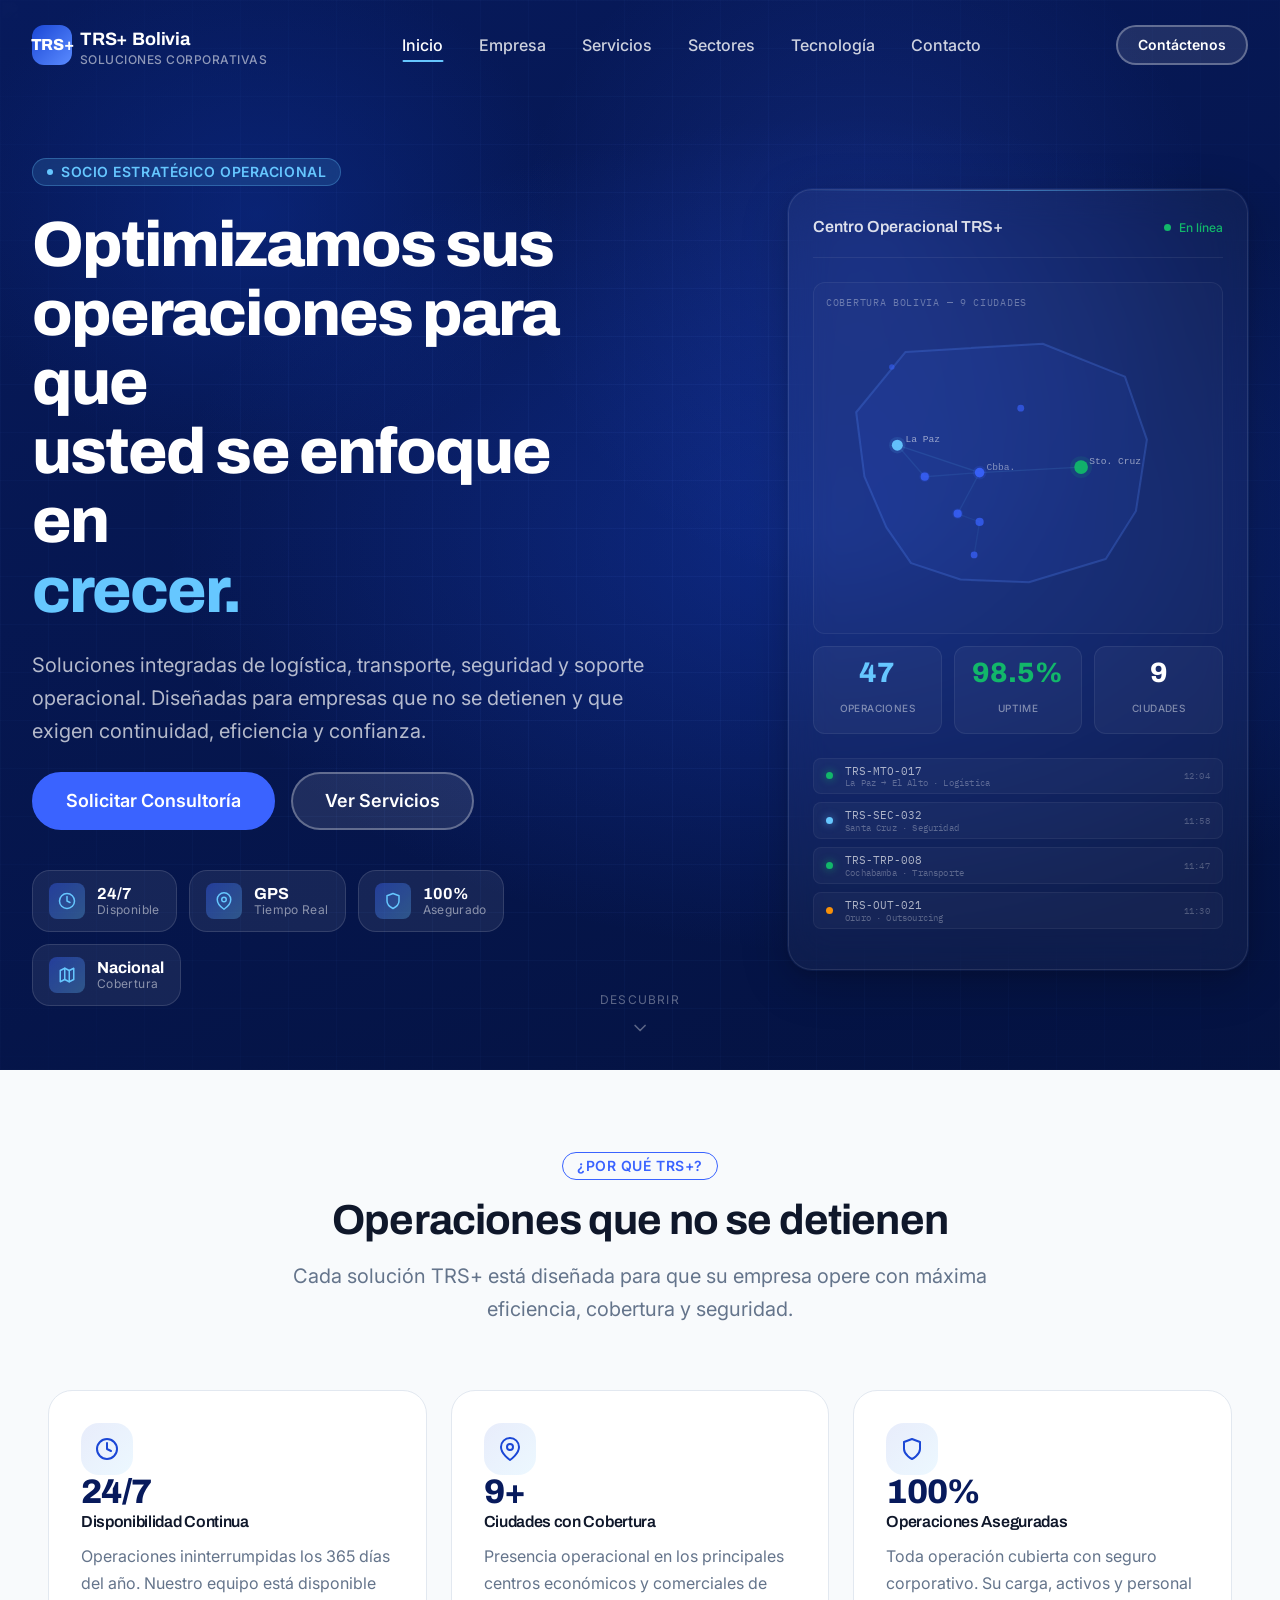
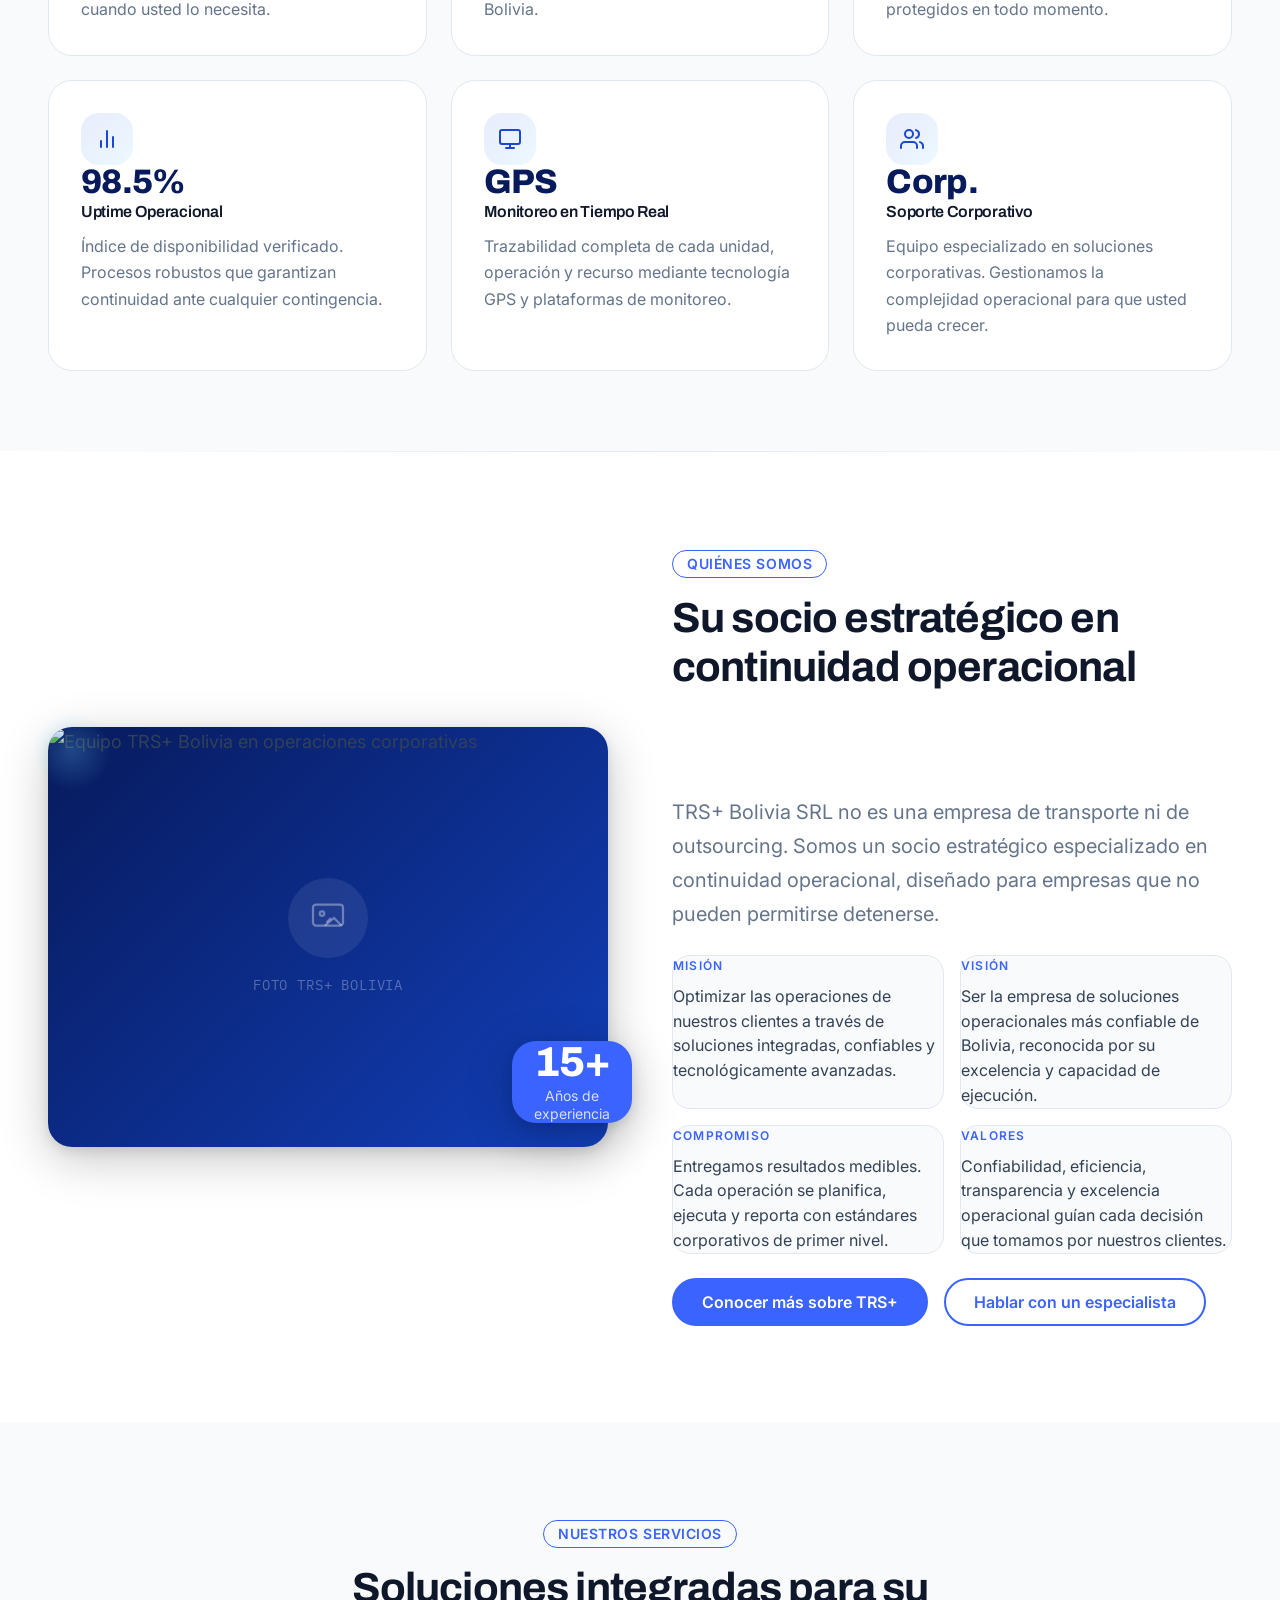
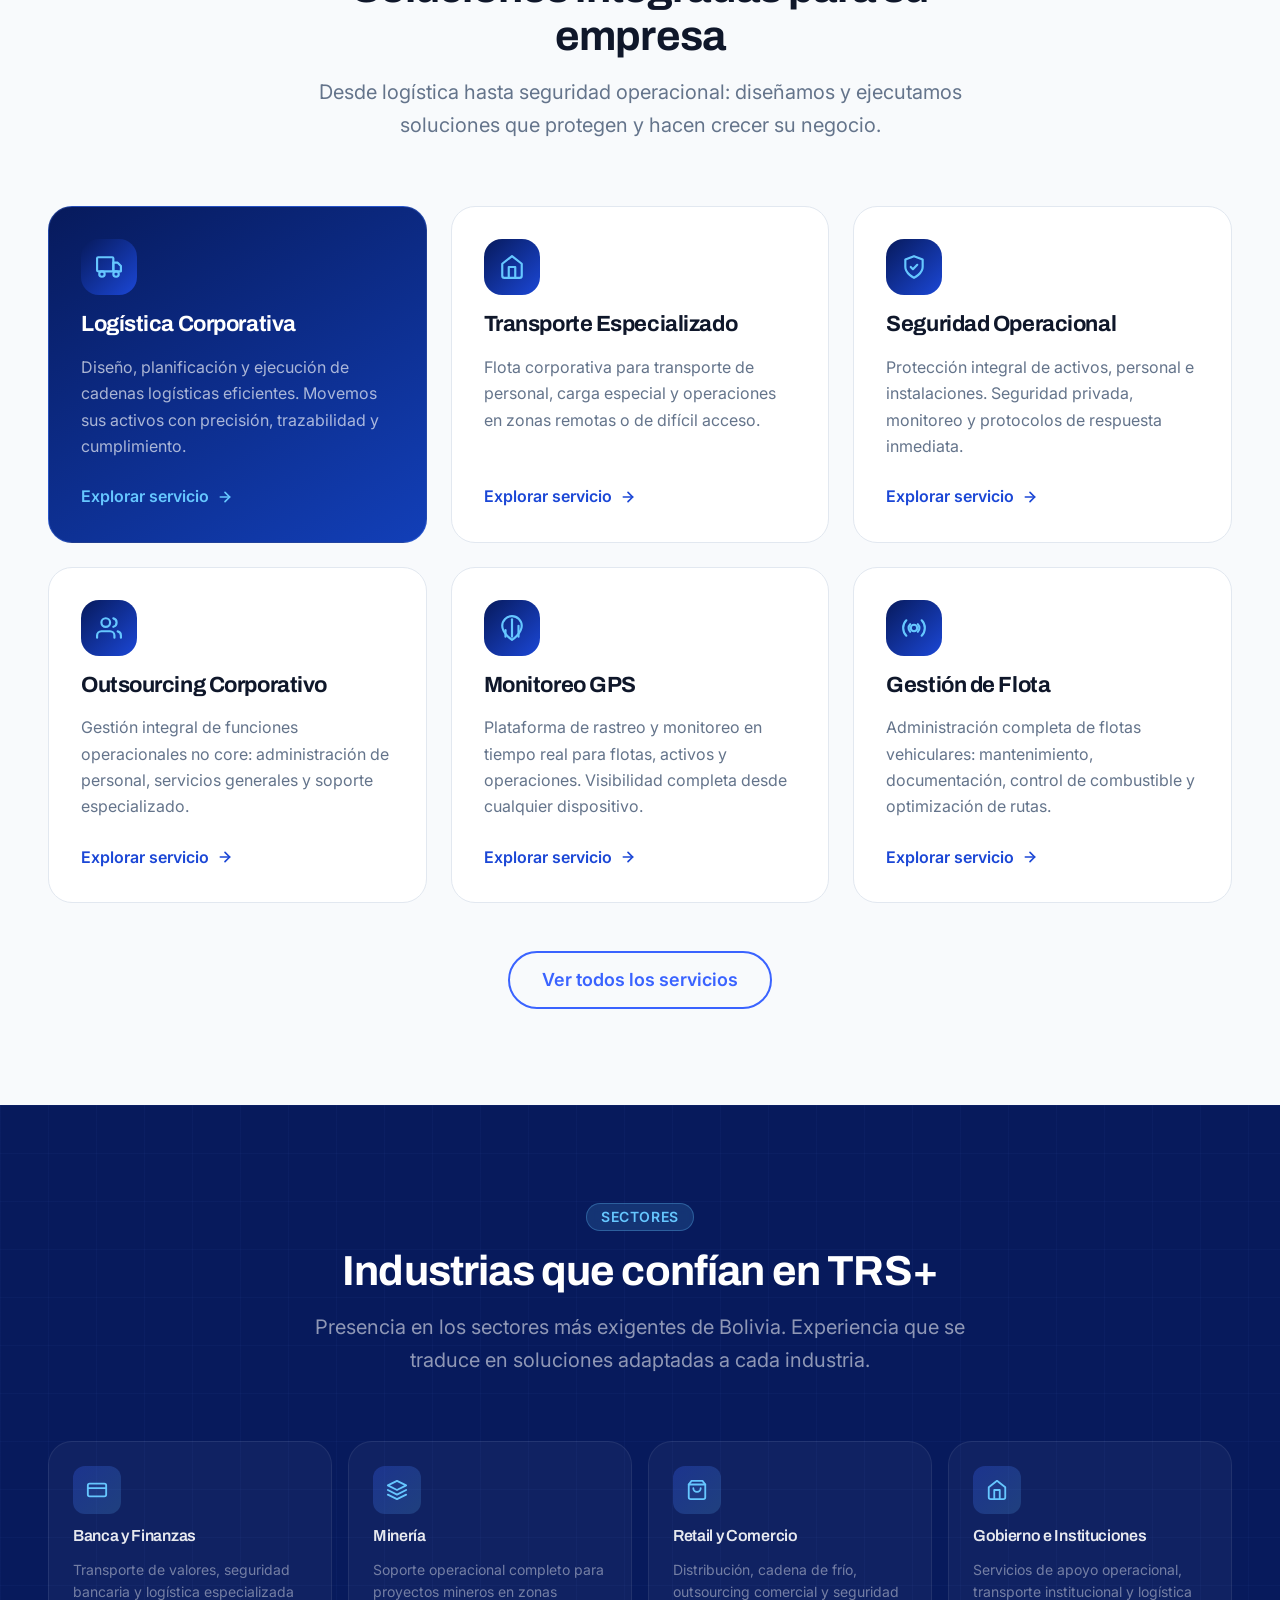
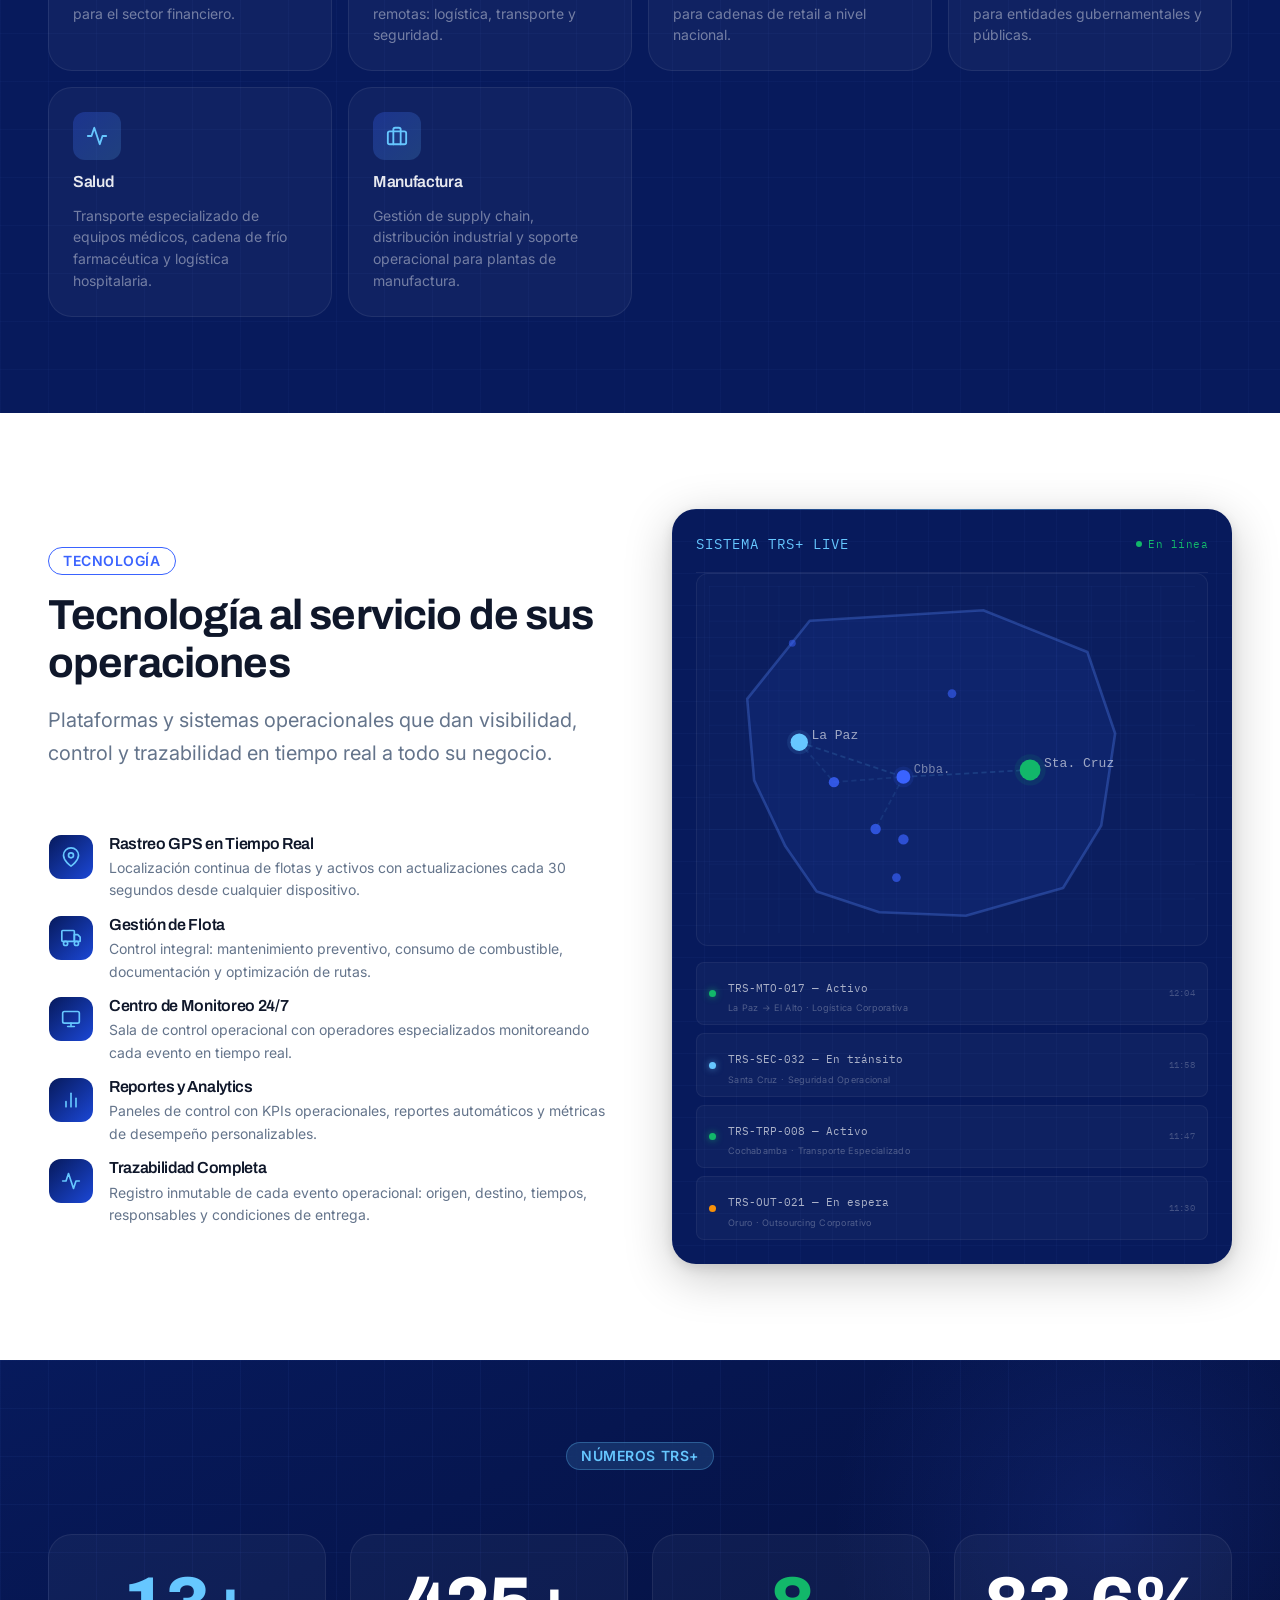
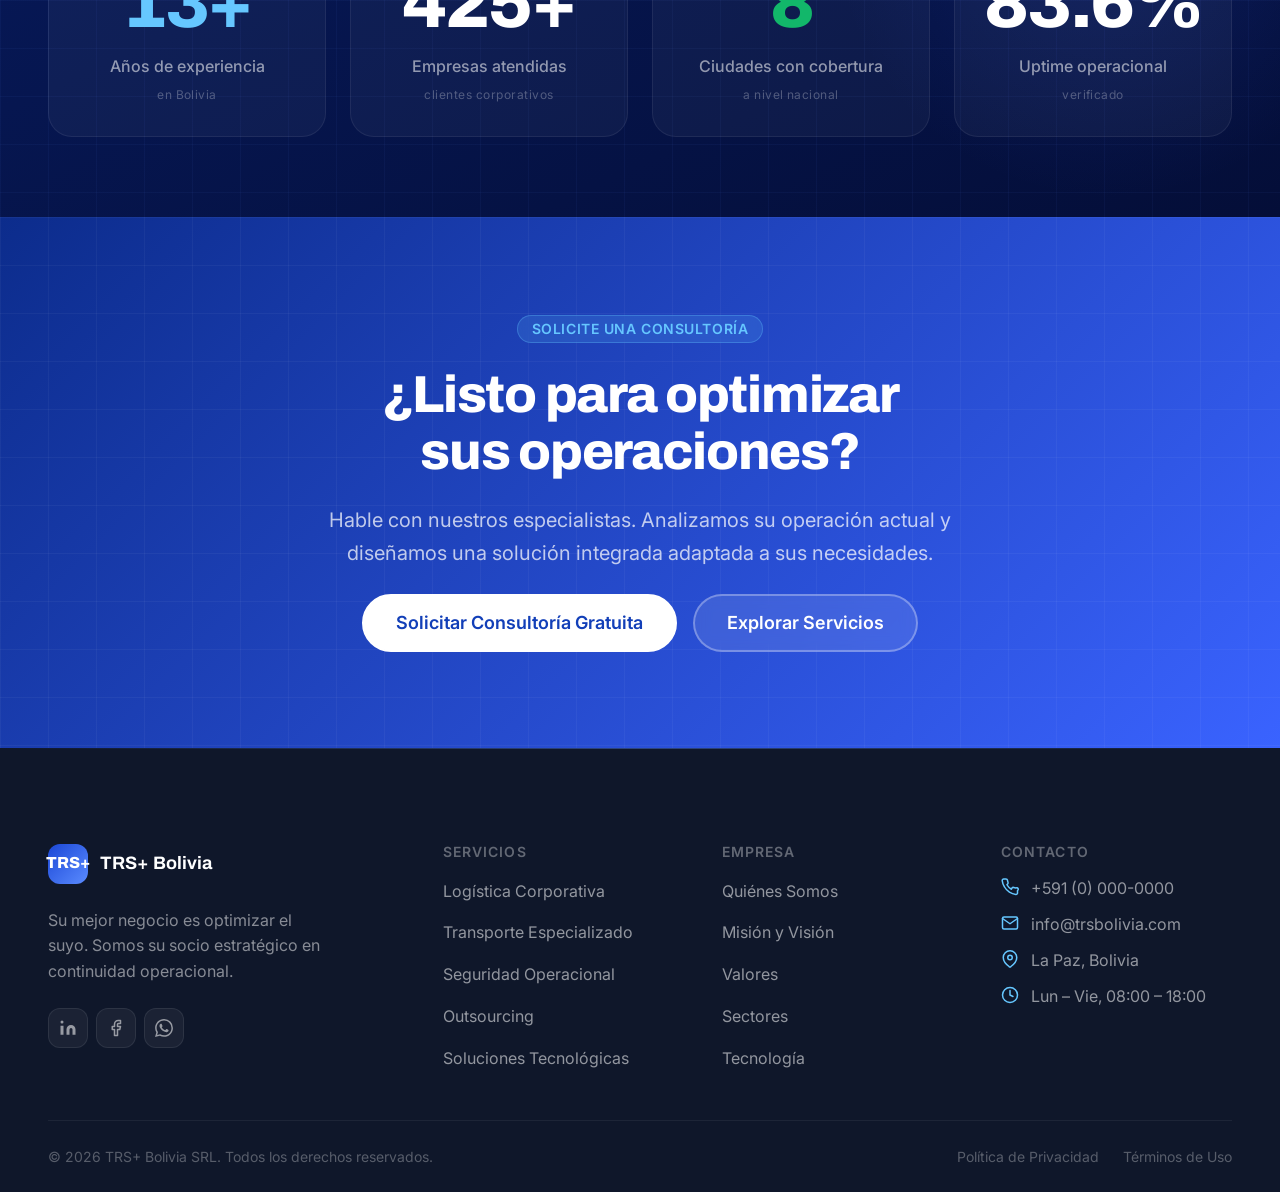
==== commit 1cb049be: "sprint2" ====
--- a/index.html
+++ b/index.html
@@ -211,6 +211,17 @@
 
       <!-- Background layers -->
       <div class="hero__bg" aria-hidden="true">
+        <!-- Client photo: drop assets/images/hero-operations.webp to activate -->
+        <div class="hero__bg-photo">
+          <img
+            src="assets/images/hero-operations.webp"
+            alt=""
+            width="1920"
+            height="1080"
+            fetchpriority="high"
+            decoding="sync"
+          />
+        </div>
         <div class="hero__bg-gradient"></div>
         <div class="hero__bg-grid"></div>
         <div class="hero__bg-glow"></div>
@@ -326,89 +337,114 @@
 
               <!-- Dashboard Header -->
               <div class="op-dashboard__header">
-                <span class="op-dashboard__title">Panel Operacional</span>
+                <span class="op-dashboard__title">Centro Operacional TRS+</span>
                 <div class="op-dashboard__status">
                   <span class="op-dashboard__status-dot"></span>
-                  Operativo
-                </div>
+                  En línea
+                </div>
+              </div>
+
+              <!-- Bolivia Coverage Map -->
+              <div class="op-dashboard__bolivia-map">
+                <p class="op-dashboard__bolivia-map-title">Cobertura Bolivia — 9 ciudades</p>
+                <svg class="bolivia-svg" viewBox="0 0 280 220" xmlns="http://www.w3.org/2000/svg" role="img" aria-label="Mapa de Bolivia con cobertura TRS+">
+                  <!-- Bolivia outline (simplified) -->
+                  <path d="M 58,24 L 158,18 L 218,42 L 234,88 L 226,140 L 204,175 L 148,192 L 98,190 L 62,178 L 44,152 L 28,115 L 22,68 Z"
+                        fill="rgba(58, 99, 255, 0.07)"
+                        stroke="rgba(90, 139, 255, 0.25)"
+                        stroke-width="1.5"
+                        stroke-linejoin="round" />
+                  <!-- Connection lines between cities -->
+                  <line x1="52" y1="92" x2="112" y2="112" stroke="rgba(102,199,255,0.12)" stroke-width="1"/>
+                  <line x1="112" y1="112" x2="186" y2="108" stroke="rgba(102,199,255,0.12)" stroke-width="1"/>
+                  <line x1="52" y1="92" x2="72" y2="115" stroke="rgba(102,199,255,0.10)" stroke-width="1"/>
+                  <line x1="72" y1="115" x2="112" y2="112" stroke="rgba(102,199,255,0.10)" stroke-width="1"/>
+                  <line x1="112" y1="112" x2="96" y2="142" stroke="rgba(102,199,255,0.10)" stroke-width="1"/>
+                  <line x1="96" y1="142" x2="112" y2="148" stroke="rgba(102,199,255,0.08)" stroke-width="1"/>
+                  <line x1="112" y1="148" x2="108" y2="172" stroke="rgba(102,199,255,0.08)" stroke-width="1"/>
+                  <!-- City pulse rings (animated) -->
+                  <circle cx="52"  cy="92"  r="6" fill="rgba(102,199,255,0.12)" class="city-pulse"/>
+                  <circle cx="186" cy="108" r="8" fill="rgba(18,183,106,0.12)"  class="city-pulse city-pulse-2"/>
+                  <circle cx="112" cy="112" r="5" fill="rgba(58,99,255,0.15)"   class="city-pulse city-pulse-3"/>
+                  <circle cx="72"  cy="115" r="4" fill="rgba(58,99,255,0.12)"   class="city-pulse city-pulse-4"/>
+                  <circle cx="96"  cy="142" r="4" fill="rgba(58,99,255,0.12)"   class="city-pulse city-pulse-5"/>
+                  <!-- City dots -->
+                  <circle cx="52"  cy="92"  r="4" fill="#66C7FF" opacity="0.95"/> <!-- La Paz -->
+                  <circle cx="186" cy="108" r="5" fill="#12B76A" opacity="0.95"/> <!-- Santa Cruz -->
+                  <circle cx="112" cy="112" r="3.5" fill="#3A63FF" opacity="0.90"/> <!-- Cochabamba -->
+                  <circle cx="72"  cy="115" r="3" fill="#3A63FF" opacity="0.80"/> <!-- Oruro -->
+                  <circle cx="96"  cy="142" r="3" fill="#3A63FF" opacity="0.80"/> <!-- Potosí -->
+                  <circle cx="112" cy="148" r="3" fill="#3A63FF" opacity="0.75"/> <!-- Sucre -->
+                  <circle cx="108" cy="172" r="2.5" fill="#3A63FF" opacity="0.70"/> <!-- Tarija -->
+                  <circle cx="142" cy="65"  r="2.5" fill="#3A63FF" opacity="0.65"/> <!-- Trinidad -->
+                  <circle cx="48"  cy="35"  r="2"   fill="#3A63FF" opacity="0.55"/> <!-- Cobija -->
+                  <!-- City labels -->
+                  <text x="58"  y="90"  font-size="7" fill="rgba(255,255,255,0.55)" font-family="monospace">La Paz</text>
+                  <text x="192" y="106" font-size="7" fill="rgba(255,255,255,0.55)" font-family="monospace">Sto. Cruz</text>
+                  <text x="117" y="110" font-size="7" fill="rgba(255,255,255,0.45)" font-family="monospace">Cbba.</text>
+                </svg>
               </div>
 
               <!-- Key Stats -->
               <div class="op-dashboard__stats">
                 <div class="op-stat">
                   <span class="op-stat__value op-stat__value--accent"
-                        data-counter="47"
-                        data-suffix="">
-                    47
-                  </span>
+                        data-counter="47" data-suffix="">47</span>
                   <span class="op-stat__label">Operaciones</span>
                 </div>
                 <div class="op-stat">
                   <span class="op-stat__value op-stat__value--success"
-                        data-counter="98.5"
-                        data-suffix="%">
-                    98.5%
-                  </span>
+                        data-counter="98.5" data-suffix="%">98.5%</span>
                   <span class="op-stat__label">Uptime</span>
                 </div>
                 <div class="op-stat">
                   <span class="op-stat__value"
-                        data-counter="9"
-                        data-suffix="">
-                    9
-                  </span>
+                        data-counter="9" data-suffix="">9</span>
                   <span class="op-stat__label">Ciudades</span>
                 </div>
               </div>
 
-              <!-- Active Services -->
-              <div class="op-dashboard__services">
-
-                <div class="op-service-row">
-                  <span class="op-service-row__name">Logística</span>
-                  <div class="op-service-row__bar-wrap">
-                    <div class="op-service-row__bar op-service-row__bar--1"></div>
+              <!-- GPS Feed -->
+              <div class="op-gps-feed">
+
+                <div class="op-gps-item">
+                  <span class="op-gps-indicator op-gps-indicator--active"></span>
+                  <div class="op-gps-unit">
+                    TRS-MTO-017
+                    <span>La Paz → El Alto · Logística</span>
                   </div>
-                  <span class="op-service-row__pct">92%</span>
-                </div>
-
-                <div class="op-service-row">
-                  <span class="op-service-row__name">Transporte</span>
-                  <div class="op-service-row__bar-wrap">
-                    <div class="op-service-row__bar op-service-row__bar--2"></div>
+                  <span class="op-gps-time">12:04</span>
+                </div>
+
+                <div class="op-gps-item">
+                  <span class="op-gps-indicator op-gps-indicator--transit"></span>
+                  <div class="op-gps-unit">
+                    TRS-SEC-032
+                    <span>Santa Cruz · Seguridad</span>
                   </div>
-                  <span class="op-service-row__pct">87%</span>
-                </div>
-
-                <div class="op-service-row">
-                  <span class="op-service-row__name">Seguridad</span>
-                  <div class="op-service-row__bar-wrap">
-                    <div class="op-service-row__bar op-service-row__bar--3"></div>
+                  <span class="op-gps-time">11:58</span>
+                </div>
+
+                <div class="op-gps-item">
+                  <span class="op-gps-indicator op-gps-indicator--active"></span>
+                  <div class="op-gps-unit">
+                    TRS-TRP-008
+                    <span>Cochabamba · Transporte</span>
                   </div>
-                  <span class="op-service-row__pct">100%</span>
-                </div>
-
-                <div class="op-service-row">
-                  <span class="op-service-row__name">Outsourcing</span>
-                  <div class="op-service-row__bar-wrap">
-                    <div class="op-service-row__bar op-service-row__bar--4"></div>
+                  <span class="op-gps-time">11:47</span>
+                </div>
+
+                <div class="op-gps-item">
+                  <span class="op-gps-indicator op-gps-indicator--idle"></span>
+                  <div class="op-gps-unit">
+                    TRS-OUT-021
+                    <span>Oruro · Outsourcing</span>
                   </div>
-                  <span class="op-service-row__pct">78%</span>
-                </div>
-
-              </div>
-
-              <!-- Coverage indicator -->
-              <div class="op-dashboard__map">
-                <span class="op-dashboard__map-label">Cobertura Bolivia</span>
-                <div class="op-dashboard__map-dots" aria-hidden="true">
-                  <span class="op-dashboard__map-dot"></span>
-                  <span class="op-dashboard__map-dot"></span>
-                  <span class="op-dashboard__map-dot"></span>
-                  <span class="op-dashboard__map-dot"></span>
-                  <span class="op-dashboard__map-dot"></span>
-                </div>
-              </div>
+                  <span class="op-gps-time">11:30</span>
+                </div>
+
+              </div>
+              <!-- /op-gps-feed -->
 
             </div>
             <!-- /op-dashboard -->
@@ -420,8 +456,770 @@
       </div>
       <!-- /hero__container -->
 
+      <!-- Scroll hint -->
+      <div class="hero__scroll-hint" aria-hidden="true">
+        <span>Descubrir</span>
+        <svg viewBox="0 0 24 24" fill="none" stroke="currentColor" stroke-width="2" stroke-linecap="round" stroke-linejoin="round">
+          <polyline points="6 9 12 15 18 9"/>
+        </svg>
+      </div>
+
     </section>
     <!-- /hero -->
+
+    <!-- ======================================================================
+         TRUST FEATURES SECTION
+         ====================================================================== -->
+    <section class="trust-section" id="confianza" aria-labelledby="trust-title">
+      <div class="container">
+
+        <header class="section-header section-header--center reveal">
+          <div class="section-header__badge">
+            <span class="badge badge--outline">¿Por qué TRS+?</span>
+          </div>
+          <h2 class="section-header__title" id="trust-title">
+            Operaciones que no se detienen
+          </h2>
+          <p class="section-header__description">
+            Cada solución TRS+ está diseñada para que su empresa opere con
+            máxima eficiencia, cobertura y seguridad.
+          </p>
+        </header>
+
+        <div class="feature-grid reveal-stagger">
+
+          <article class="feature-card">
+            <div class="feature-card__icon-wrap">
+              <svg viewBox="0 0 24 24" fill="none" stroke="currentColor" stroke-width="2" stroke-linecap="round" stroke-linejoin="round" aria-hidden="true">
+                <circle cx="12" cy="12" r="10"/>
+                <polyline points="12 6 12 12 16 14"/>
+              </svg>
+            </div>
+            <div class="feature-card__value">24/7</div>
+            <h3 class="feature-card__title">Disponibilidad Continua</h3>
+            <p class="feature-card__description">Operaciones ininterrumpidas los 365 días del año. Nuestro equipo está disponible cuando usted lo necesita.</p>
+          </article>
+
+          <article class="feature-card">
+            <div class="feature-card__icon-wrap">
+              <svg viewBox="0 0 24 24" fill="none" stroke="currentColor" stroke-width="2" stroke-linecap="round" stroke-linejoin="round" aria-hidden="true">
+                <path d="M21 10c0 7-9 13-9 13s-9-6-9-13a9 9 0 0 1 18 0z"/>
+                <circle cx="12" cy="10" r="3"/>
+              </svg>
+            </div>
+            <div class="feature-card__value">9+</div>
+            <h3 class="feature-card__title">Ciudades con Cobertura</h3>
+            <p class="feature-card__description">Presencia operacional en los principales centros económicos y comerciales de Bolivia.</p>
+          </article>
+
+          <article class="feature-card">
+            <div class="feature-card__icon-wrap">
+              <svg viewBox="0 0 24 24" fill="none" stroke="currentColor" stroke-width="2" stroke-linecap="round" stroke-linejoin="round" aria-hidden="true">
+                <path d="M12 22s8-4 8-10V5l-8-3-8 3v7c0 6 8 10 8 10z"/>
+              </svg>
+            </div>
+            <div class="feature-card__value">100%</div>
+            <h3 class="feature-card__title">Operaciones Aseguradas</h3>
+            <p class="feature-card__description">Toda operación cubierta con seguro corporativo. Su carga, activos y personal protegidos en todo momento.</p>
+          </article>
+
+          <article class="feature-card">
+            <div class="feature-card__icon-wrap">
+              <svg viewBox="0 0 24 24" fill="none" stroke="currentColor" stroke-width="2" stroke-linecap="round" stroke-linejoin="round" aria-hidden="true">
+                <line x1="18" y1="20" x2="18" y2="10"/>
+                <line x1="12" y1="20" x2="12" y2="4"/>
+                <line x1="6" y1="20" x2="6" y2="14"/>
+              </svg>
+            </div>
+            <div class="feature-card__value">98.5%</div>
+            <h3 class="feature-card__title">Uptime Operacional</h3>
+            <p class="feature-card__description">Índice de disponibilidad verificado. Procesos robustos que garantizan continuidad ante cualquier contingencia.</p>
+          </article>
+
+          <article class="feature-card">
+            <div class="feature-card__icon-wrap">
+              <svg viewBox="0 0 24 24" fill="none" stroke="currentColor" stroke-width="2" stroke-linecap="round" stroke-linejoin="round" aria-hidden="true">
+                <rect x="2" y="3" width="20" height="14" rx="2" ry="2"/>
+                <line x1="8" y1="21" x2="16" y2="21"/>
+                <line x1="12" y1="17" x2="12" y2="21"/>
+              </svg>
+            </div>
+            <div class="feature-card__value">GPS</div>
+            <h3 class="feature-card__title">Monitoreo en Tiempo Real</h3>
+            <p class="feature-card__description">Trazabilidad completa de cada unidad, operación y recurso mediante tecnología GPS y plataformas de monitoreo.</p>
+          </article>
+
+          <article class="feature-card">
+            <div class="feature-card__icon-wrap">
+              <svg viewBox="0 0 24 24" fill="none" stroke="currentColor" stroke-width="2" stroke-linecap="round" stroke-linejoin="round" aria-hidden="true">
+                <path d="M17 21v-2a4 4 0 0 0-4-4H5a4 4 0 0 0-4 4v2"/>
+                <circle cx="9" cy="7" r="4"/>
+                <path d="M23 21v-2a4 4 0 0 0-3-3.87"/>
+                <path d="M16 3.13a4 4 0 0 1 0 7.75"/>
+              </svg>
+            </div>
+            <div class="feature-card__value">Corp.</div>
+            <h3 class="feature-card__title">Soporte Corporativo</h3>
+            <p class="feature-card__description">Equipo especializado en soluciones corporativas. Gestionamos la complejidad operacional para que usted pueda crecer.</p>
+          </article>
+
+        </div>
+        <!-- /feature-grid -->
+
+      </div>
+    </section>
+    <!-- /trust-section -->
+
+    <hr class="section-divider" aria-hidden="true" />
+
+    <!-- ======================================================================
+         ABOUT TRS+ SECTION
+         ====================================================================== -->
+    <section class="about-section" id="empresa" aria-labelledby="about-title">
+      <div class="container">
+        <div class="about__layout">
+
+          <!-- Image column -->
+          <div class="about__image-col reveal">
+            <div class="about__image-frame">
+              <!-- Client image: drop assets/images/about-operations.webp to activate -->
+              <img
+                src="assets/images/about-operations.webp"
+                alt="Equipo TRS+ Bolivia en operaciones corporativas"
+                width="800"
+                height="600"
+                loading="lazy"
+                decoding="async"
+              />
+              <!-- Placeholder shown when image is not yet provided -->
+              <div class="about__image-placeholder" aria-hidden="true">
+                <div class="about__image-placeholder-icon">
+                  <svg viewBox="0 0 24 24" fill="none" stroke="currentColor" stroke-width="1.5" aria-hidden="true">
+                    <rect x="2" y="3" width="20" height="14" rx="2"/>
+                    <circle cx="8" cy="9" r="1.5"/>
+                    <path d="M21 17l-5-5L10 17"/>
+                    <path d="M14 12l-3 3"/>
+                  </svg>
+                </div>
+                <span class="about__image-placeholder-text">Foto TRS+ Bolivia</span>
+              </div>
+            </div>
+            <!-- Floating stat badge -->
+            <div class="about__image-stat" aria-label="Años de experiencia operacional">
+              <span class="about__image-stat-value">15+</span>
+              <span class="about__image-stat-label">Años de<br/>experiencia</span>
+            </div>
+            <div class="about__image-accent" aria-hidden="true"></div>
+          </div>
+
+          <!-- Content column -->
+          <div class="about__content-col reveal">
+
+            <header class="section-header">
+              <div class="section-header__badge">
+                <span class="badge badge--outline">Quiénes Somos</span>
+              </div>
+              <h2 class="section-header__title" id="about-title">
+                Su socio estratégico en continuidad operacional
+              </h2>
+            </header>
+
+            <p class="about__lead">
+              TRS+ Bolivia SRL no es una empresa de transporte ni de outsourcing.
+              Somos un socio estratégico especializado en continuidad operacional,
+              diseñado para empresas que no pueden permitirse detenerse.
+            </p>
+
+            <div class="about__pillars">
+
+              <div class="about__pillar">
+                <span class="about__pillar-label">Misión</span>
+                <p class="about__pillar-text">Optimizar las operaciones de nuestros clientes a través de soluciones integradas, confiables y tecnológicamente avanzadas.</p>
+              </div>
+
+              <div class="about__pillar">
+                <span class="about__pillar-label">Visión</span>
+                <p class="about__pillar-text">Ser la empresa de soluciones operacionales más confiable de Bolivia, reconocida por su excelencia y capacidad de ejecución.</p>
+              </div>
+
+              <div class="about__pillar">
+                <span class="about__pillar-label">Compromiso</span>
+                <p class="about__pillar-text">Entregamos resultados medibles. Cada operación se planifica, ejecuta y reporta con estándares corporativos de primer nivel.</p>
+              </div>
+
+              <div class="about__pillar">
+                <span class="about__pillar-label">Valores</span>
+                <p class="about__pillar-text">Confiabilidad, eficiencia, transparencia y excelencia operacional guían cada decisión que tomamos por nuestros clientes.</p>
+              </div>
+
+            </div>
+
+            <div class="btn-group">
+              <a href="empresa.html" class="btn btn--primary">Conocer más sobre TRS+</a>
+              <a href="contacto.html" class="btn btn--secondary">Hablar con un especialista</a>
+            </div>
+
+          </div>
+
+        </div>
+      </div>
+    </section>
+    <!-- /about-section -->
+
+    <!-- ======================================================================
+         SERVICES PREVIEW SECTION
+         ====================================================================== -->
+    <section class="services-section" id="servicios" aria-labelledby="services-title">
+      <div class="container">
+
+        <header class="section-header section-header--center reveal">
+          <div class="section-header__badge">
+            <span class="badge badge--outline">Nuestros Servicios</span>
+          </div>
+          <h2 class="section-header__title" id="services-title">
+            Soluciones integradas para su empresa
+          </h2>
+          <p class="section-header__description">
+            Desde logística hasta seguridad operacional: diseñamos y ejecutamos
+            soluciones que protegen y hacen crecer su negocio.
+          </p>
+        </header>
+
+        <div class="services-grid reveal-stagger">
+
+          <article class="service-card service-card--featured">
+            <div class="service-card__icon">
+              <svg viewBox="0 0 24 24" fill="none" stroke="currentColor" stroke-width="2" stroke-linecap="round" stroke-linejoin="round" aria-hidden="true">
+                <rect x="1" y="3" width="15" height="13" rx="1"/>
+                <polygon points="16 8 20 8 23 11 23 16 16 16 16 8"/>
+                <circle cx="5.5" cy="18.5" r="2.5"/>
+                <circle cx="18.5" cy="18.5" r="2.5"/>
+              </svg>
+            </div>
+            <h3 class="service-card__title">Logística Corporativa</h3>
+            <p class="service-card__description">Diseño, planificación y ejecución de cadenas logísticas eficientes. Movemos sus activos con precisión, trazabilidad y cumplimiento.</p>
+            <a href="servicios.html#logistica" class="service-card__link">
+              Explorar servicio
+              <svg viewBox="0 0 24 24" fill="none" stroke="currentColor" stroke-width="2.5" stroke-linecap="round" stroke-linejoin="round" aria-hidden="true">
+                <line x1="5" y1="12" x2="19" y2="12"/>
+                <polyline points="12 5 19 12 12 19"/>
+              </svg>
+            </a>
+          </article>
+
+          <article class="service-card">
+            <div class="service-card__icon">
+              <svg viewBox="0 0 24 24" fill="none" stroke="currentColor" stroke-width="2" stroke-linecap="round" stroke-linejoin="round" aria-hidden="true">
+                <path d="M3 9l9-7 9 7v11a2 2 0 0 1-2 2H5a2 2 0 0 1-2-2z"/>
+                <polyline points="9 22 9 12 15 12 15 22"/>
+              </svg>
+            </div>
+            <h3 class="service-card__title">Transporte Especializado</h3>
+            <p class="service-card__description">Flota corporativa para transporte de personal, carga especial y operaciones en zonas remotas o de difícil acceso.</p>
+            <a href="servicios.html#transporte" class="service-card__link">
+              Explorar servicio
+              <svg viewBox="0 0 24 24" fill="none" stroke="currentColor" stroke-width="2.5" stroke-linecap="round" stroke-linejoin="round" aria-hidden="true">
+                <line x1="5" y1="12" x2="19" y2="12"/>
+                <polyline points="12 5 19 12 12 19"/>
+              </svg>
+            </a>
+          </article>
+
+          <article class="service-card">
+            <div class="service-card__icon">
+              <svg viewBox="0 0 24 24" fill="none" stroke="currentColor" stroke-width="2" stroke-linecap="round" stroke-linejoin="round" aria-hidden="true">
+                <path d="M12 22s8-4 8-10V5l-8-3-8 3v7c0 6 8 10 8 10z"/>
+                <polyline points="9 12 11 14 15 10"/>
+              </svg>
+            </div>
+            <h3 class="service-card__title">Seguridad Operacional</h3>
+            <p class="service-card__description">Protección integral de activos, personal e instalaciones. Seguridad privada, monitoreo y protocolos de respuesta inmediata.</p>
+            <a href="servicios.html#seguridad" class="service-card__link">
+              Explorar servicio
+              <svg viewBox="0 0 24 24" fill="none" stroke="currentColor" stroke-width="2.5" stroke-linecap="round" stroke-linejoin="round" aria-hidden="true">
+                <line x1="5" y1="12" x2="19" y2="12"/>
+                <polyline points="12 5 19 12 12 19"/>
+              </svg>
+            </a>
+          </article>
+
+          <article class="service-card">
+            <div class="service-card__icon">
+              <svg viewBox="0 0 24 24" fill="none" stroke="currentColor" stroke-width="2" stroke-linecap="round" stroke-linejoin="round" aria-hidden="true">
+                <path d="M17 21v-2a4 4 0 0 0-4-4H5a4 4 0 0 0-4 4v2"/>
+                <circle cx="9" cy="7" r="4"/>
+                <path d="M23 21v-2a4 4 0 0 0-3-3.87"/>
+                <path d="M16 3.13a4 4 0 0 1 0 7.75"/>
+              </svg>
+            </div>
+            <h3 class="service-card__title">Outsourcing Corporativo</h3>
+            <p class="service-card__description">Gestión integral de funciones operacionales no core: administración de personal, servicios generales y soporte especializado.</p>
+            <a href="servicios.html#outsourcing" class="service-card__link">
+              Explorar servicio
+              <svg viewBox="0 0 24 24" fill="none" stroke="currentColor" stroke-width="2.5" stroke-linecap="round" stroke-linejoin="round" aria-hidden="true">
+                <line x1="5" y1="12" x2="19" y2="12"/>
+                <polyline points="12 5 19 12 12 19"/>
+              </svg>
+            </a>
+          </article>
+
+          <article class="service-card">
+            <div class="service-card__icon">
+              <svg viewBox="0 0 24 24" fill="none" stroke="currentColor" stroke-width="2" stroke-linecap="round" stroke-linejoin="round" aria-hidden="true">
+                <line x1="18" y1="20" x2="18" y2="10"/>
+                <line x1="12" y1="20" x2="12" y2="4"/>
+                <line x1="6" y1="20" x2="6" y2="14"/>
+                <path d="M21 10c0 7-9 13-9 13s-9-6-9-13a9 9 0 0 1 18 0z"/>
+              </svg>
+            </div>
+            <h3 class="service-card__title">Monitoreo GPS</h3>
+            <p class="service-card__description">Plataforma de rastreo y monitoreo en tiempo real para flotas, activos y operaciones. Visibilidad completa desde cualquier dispositivo.</p>
+            <a href="servicios.html#monitoreo" class="service-card__link">
+              Explorar servicio
+              <svg viewBox="0 0 24 24" fill="none" stroke="currentColor" stroke-width="2.5" stroke-linecap="round" stroke-linejoin="round" aria-hidden="true">
+                <line x1="5" y1="12" x2="19" y2="12"/>
+                <polyline points="12 5 19 12 12 19"/>
+              </svg>
+            </a>
+          </article>
+
+          <article class="service-card">
+            <div class="service-card__icon">
+              <svg viewBox="0 0 24 24" fill="none" stroke="currentColor" stroke-width="2" stroke-linecap="round" stroke-linejoin="round" aria-hidden="true">
+                <circle cx="12" cy="12" r="3"/>
+                <path d="M19.07 4.93a10 10 0 0 1 0 14.14"/>
+                <path d="M4.93 4.93a10 10 0 0 0 0 14.14"/>
+                <path d="M15.54 8.46a5 5 0 0 1 0 7.07"/>
+                <path d="M8.46 8.46a5 5 0 0 0 0 7.07"/>
+              </svg>
+            </div>
+            <h3 class="service-card__title">Gestión de Flota</h3>
+            <p class="service-card__description">Administración completa de flotas vehiculares: mantenimiento, documentación, control de combustible y optimización de rutas.</p>
+            <a href="servicios.html#flota" class="service-card__link">
+              Explorar servicio
+              <svg viewBox="0 0 24 24" fill="none" stroke="currentColor" stroke-width="2.5" stroke-linecap="round" stroke-linejoin="round" aria-hidden="true">
+                <line x1="5" y1="12" x2="19" y2="12"/>
+                <polyline points="12 5 19 12 12 19"/>
+              </svg>
+            </a>
+          </article>
+
+        </div>
+        <!-- /services-grid -->
+
+        <div class="services-section__footer">
+          <a href="servicios.html" class="btn btn--secondary btn--lg">
+            Ver todos los servicios
+          </a>
+        </div>
+
+      </div>
+    </section>
+    <!-- /services-section -->
+
+    <!-- ======================================================================
+         INDUSTRIES SECTION
+         ====================================================================== -->
+    <section class="industries-section" id="sectores" aria-labelledby="industries-title">
+      <div class="container">
+
+        <header class="section-header section-header--center reveal">
+          <div class="section-header__badge">
+            <span class="badge badge--glass">Sectores</span>
+          </div>
+          <h2 class="section-header__title" id="industries-title">
+            Industrias que confían en TRS+
+          </h2>
+          <p class="section-header__description">
+            Presencia en los sectores más exigentes de Bolivia.
+            Experiencia que se traduce en soluciones adaptadas a cada industria.
+          </p>
+        </header>
+
+        <div class="industries-grid reveal-stagger">
+
+          <article class="industry-card">
+            <div class="industry-card__icon">
+              <svg viewBox="0 0 24 24" fill="none" stroke="currentColor" stroke-width="2" stroke-linecap="round" stroke-linejoin="round" aria-hidden="true">
+                <rect x="2" y="5" width="20" height="14" rx="2"/>
+                <line x1="2" y1="10" x2="22" y2="10"/>
+              </svg>
+            </div>
+            <h3 class="industry-card__name">Banca y Finanzas</h3>
+            <p class="industry-card__description">Transporte de valores, seguridad bancaria y logística especializada para el sector financiero.</p>
+          </article>
+
+          <article class="industry-card">
+            <div class="industry-card__icon">
+              <svg viewBox="0 0 24 24" fill="none" stroke="currentColor" stroke-width="2" stroke-linecap="round" stroke-linejoin="round" aria-hidden="true">
+                <polygon points="12 2 2 7 12 12 22 7 12 2"/>
+                <polyline points="2 17 12 22 22 17"/>
+                <polyline points="2 12 12 17 22 12"/>
+              </svg>
+            </div>
+            <h3 class="industry-card__name">Minería</h3>
+            <p class="industry-card__description">Soporte operacional completo para proyectos mineros en zonas remotas: logística, transporte y seguridad.</p>
+          </article>
+
+          <article class="industry-card">
+            <div class="industry-card__icon">
+              <svg viewBox="0 0 24 24" fill="none" stroke="currentColor" stroke-width="2" stroke-linecap="round" stroke-linejoin="round" aria-hidden="true">
+                <path d="M6 2L3 6v14a2 2 0 0 0 2 2h14a2 2 0 0 0 2-2V6l-3-4z"/>
+                <line x1="3" y1="6" x2="21" y2="6"/>
+                <path d="M16 10a4 4 0 0 1-8 0"/>
+              </svg>
+            </div>
+            <h3 class="industry-card__name">Retail y Comercio</h3>
+            <p class="industry-card__description">Distribución, cadena de frío, outsourcing comercial y seguridad para cadenas de retail a nivel nacional.</p>
+          </article>
+
+          <article class="industry-card">
+            <div class="industry-card__icon">
+              <svg viewBox="0 0 24 24" fill="none" stroke="currentColor" stroke-width="2" stroke-linecap="round" stroke-linejoin="round" aria-hidden="true">
+                <path d="M3 9l9-7 9 7v11a2 2 0 0 1-2 2H5a2 2 0 0 1-2-2z"/>
+                <polyline points="9 22 9 12 15 12 15 22"/>
+              </svg>
+            </div>
+            <h3 class="industry-card__name">Gobierno e Instituciones</h3>
+            <p class="industry-card__description">Servicios de apoyo operacional, transporte institucional y logística para entidades gubernamentales y públicas.</p>
+          </article>
+
+          <article class="industry-card">
+            <div class="industry-card__icon">
+              <svg viewBox="0 0 24 24" fill="none" stroke="currentColor" stroke-width="2" stroke-linecap="round" stroke-linejoin="round" aria-hidden="true">
+                <path d="M22 12h-4l-3 9L9 3l-3 9H2"/>
+              </svg>
+            </div>
+            <h3 class="industry-card__name">Salud</h3>
+            <p class="industry-card__description">Transporte especializado de equipos médicos, cadena de frío farmacéutica y logística hospitalaria.</p>
+          </article>
+
+          <article class="industry-card">
+            <div class="industry-card__icon">
+              <svg viewBox="0 0 24 24" fill="none" stroke="currentColor" stroke-width="2" stroke-linecap="round" stroke-linejoin="round" aria-hidden="true">
+                <rect x="2" y="7" width="20" height="14" rx="2" ry="2"/>
+                <path d="M16 21V5a2 2 0 0 0-2-2h-4a2 2 0 0 0-2 2v16"/>
+              </svg>
+            </div>
+            <h3 class="industry-card__name">Manufactura</h3>
+            <p class="industry-card__description">Gestión de supply chain, distribución industrial y soporte operacional para plantas de manufactura.</p>
+          </article>
+
+          <article class="industry-card">
+            <div class="industry-card__icon">
+              <svg viewBox="0 0 24 24" fill="none" stroke="currentColor" stroke-width="2" stroke-linecap="round" stroke-linejoin="round" aria-hidden="true">
+                <rect x="3" y="3" width="18" height="18" rx="2" ry="2"/>
+                <line x1="9" y1="3" x2="9" y2="21"/>
+                <line x1="15" y1="3" x2="15" y2="21"/>
+                <line x1="3" y1="9" x2="21" y2="9"/>
+                <line x1="3" y1="15" x2="21" y2="15"/>
+              </svg>
+            </div>
+            <h3 class="industry-card__name">Construcción</h3>
+            <p class="industry-card__description">Transporte de maquinaria pesada, materiales de construcción y personal en proyectos de infraestructura.</p>
+          </article>
+
+          <article class="industry-card">
+            <div class="industry-card__icon">
+              <svg viewBox="0 0 24 24" fill="none" stroke="currentColor" stroke-width="2" stroke-linecap="round" stroke-linejoin="round" aria-hidden="true">
+                <path d="M12 22V12"/>
+                <path d="M5 12H2a10 10 0 0 0 20 0h-3"/>
+                <circle cx="12" cy="5" r="3"/>
+                <path d="M6.168 18.849a4 4 0 0 0 11.664 0"/>
+              </svg>
+            </div>
+            <h3 class="industry-card__name">Agro-industria</h3>
+            <p class="industry-card__description">Logística agroindustrial, transporte de cosechas, cadena de frío y distribución de insumos del agro.</p>
+          </article>
+
+        </div>
+        <!-- /industries-grid -->
+
+      </div>
+    </section>
+    <!-- /industries-section -->
+
+    <!-- ======================================================================
+         TECHNOLOGY SECTION
+         ====================================================================== -->
+    <section class="tech-section" id="tecnologia" aria-labelledby="tech-title">
+      <div class="container">
+        <div class="tech-layout">
+
+          <!-- Left — Feature list -->
+          <div class="reveal">
+
+            <header class="section-header">
+              <div class="section-header__badge">
+                <span class="badge badge--outline">Tecnología</span>
+              </div>
+              <h2 class="section-header__title" id="tech-title">
+                Tecnología al servicio de sus operaciones
+              </h2>
+              <p class="section-header__description">
+                Plataformas y sistemas operacionales que dan visibilidad, control
+                y trazabilidad en tiempo real a todo su negocio.
+              </p>
+            </header>
+
+            <div class="tech-feature-list">
+
+              <div class="tech-feature">
+                <div class="tech-feature__icon">
+                  <svg viewBox="0 0 24 24" fill="none" stroke="currentColor" stroke-width="2" stroke-linecap="round" stroke-linejoin="round" aria-hidden="true">
+                    <path d="M21 10c0 7-9 13-9 13s-9-6-9-13a9 9 0 0 1 18 0z"/>
+                    <circle cx="12" cy="10" r="3"/>
+                  </svg>
+                </div>
+                <div class="tech-feature__body">
+                  <h3 class="tech-feature__title">Rastreo GPS en Tiempo Real</h3>
+                  <p class="tech-feature__desc">Localización continua de flotas y activos con actualizaciones cada 30 segundos desde cualquier dispositivo.</p>
+                </div>
+              </div>
+
+              <div class="tech-feature">
+                <div class="tech-feature__icon">
+                  <svg viewBox="0 0 24 24" fill="none" stroke="currentColor" stroke-width="2" stroke-linecap="round" stroke-linejoin="round" aria-hidden="true">
+                    <rect x="1" y="3" width="15" height="13" rx="1"/>
+                    <polygon points="16 8 20 8 23 11 23 16 16 16 16 8"/>
+                    <circle cx="5.5" cy="18.5" r="2.5"/>
+                    <circle cx="18.5" cy="18.5" r="2.5"/>
+                  </svg>
+                </div>
+                <div class="tech-feature__body">
+                  <h3 class="tech-feature__title">Gestión de Flota</h3>
+                  <p class="tech-feature__desc">Control integral: mantenimiento preventivo, consumo de combustible, documentación y optimización de rutas.</p>
+                </div>
+              </div>
+
+              <div class="tech-feature">
+                <div class="tech-feature__icon">
+                  <svg viewBox="0 0 24 24" fill="none" stroke="currentColor" stroke-width="2" stroke-linecap="round" stroke-linejoin="round" aria-hidden="true">
+                    <rect x="2" y="3" width="20" height="14" rx="2" ry="2"/>
+                    <line x1="8" y1="21" x2="16" y2="21"/>
+                    <line x1="12" y1="17" x2="12" y2="21"/>
+                  </svg>
+                </div>
+                <div class="tech-feature__body">
+                  <h3 class="tech-feature__title">Centro de Monitoreo 24/7</h3>
+                  <p class="tech-feature__desc">Sala de control operacional con operadores especializados monitoreando cada evento en tiempo real.</p>
+                </div>
+              </div>
+
+              <div class="tech-feature">
+                <div class="tech-feature__icon">
+                  <svg viewBox="0 0 24 24" fill="none" stroke="currentColor" stroke-width="2" stroke-linecap="round" stroke-linejoin="round" aria-hidden="true">
+                    <line x1="18" y1="20" x2="18" y2="10"/>
+                    <line x1="12" y1="20" x2="12" y2="4"/>
+                    <line x1="6" y1="20" x2="6" y2="14"/>
+                  </svg>
+                </div>
+                <div class="tech-feature__body">
+                  <h3 class="tech-feature__title">Reportes y Analytics</h3>
+                  <p class="tech-feature__desc">Paneles de control con KPIs operacionales, reportes automáticos y métricas de desempeño personalizables.</p>
+                </div>
+              </div>
+
+              <div class="tech-feature">
+                <div class="tech-feature__icon">
+                  <svg viewBox="0 0 24 24" fill="none" stroke="currentColor" stroke-width="2" stroke-linecap="round" stroke-linejoin="round" aria-hidden="true">
+                    <polyline points="22 12 18 12 15 21 9 3 6 12 2 12"/>
+                  </svg>
+                </div>
+                <div class="tech-feature__body">
+                  <h3 class="tech-feature__title">Trazabilidad Completa</h3>
+                  <p class="tech-feature__desc">Registro inmutable de cada evento operacional: origen, destino, tiempos, responsables y condiciones de entrega.</p>
+                </div>
+              </div>
+
+            </div>
+
+          </div>
+
+          <!-- Right — Tech Panel -->
+          <div class="reveal">
+            <div class="tech-panel">
+
+              <div class="tech-panel__header">
+                <span class="tech-panel__title">Sistema TRS+ Live</span>
+                <span class="tech-panel__live">En línea</span>
+              </div>
+
+              <!-- Bolivia Map -->
+              <div class="tech-panel__map-area">
+                <svg class="bolivia-svg" viewBox="0 0 280 200" xmlns="http://www.w3.org/2000/svg" role="img" aria-label="Mapa operacional de Bolivia">
+                  <!-- Grid lines -->
+                  <defs>
+                    <pattern id="map-grid" x="0" y="0" width="20" height="20" patternUnits="userSpaceOnUse">
+                      <path d="M 20 0 L 0 0 0 20" fill="none" stroke="rgba(90,139,255,0.08)" stroke-width="0.5"/>
+                    </pattern>
+                  </defs>
+                  <rect width="280" height="200" fill="url(#map-grid)"/>
+                  <!-- Bolivia outline -->
+                  <path d="M 58,20 L 158,14 L 218,38 L 234,85 L 226,138 L 204,174 L 148,190 L 98,188 L 62,176 L 44,150 L 26,112 L 22,65 Z"
+                        fill="rgba(58,99,255,0.08)" stroke="rgba(90,139,255,0.30)" stroke-width="1.5" stroke-linejoin="round"/>
+                  <!-- Connection network lines -->
+                  <line x1="52" y1="90" x2="112" y2="110" stroke="rgba(102,199,255,0.15)" stroke-width="1" stroke-dasharray="3 2"/>
+                  <line x1="112" y1="110" x2="185" y2="106" stroke="rgba(102,199,255,0.15)" stroke-width="1" stroke-dasharray="3 2"/>
+                  <line x1="52" y1="90" x2="72" y2="113" stroke="rgba(102,199,255,0.10)" stroke-width="1" stroke-dasharray="3 2"/>
+                  <line x1="72" y1="113" x2="112" y2="110" stroke="rgba(102,199,255,0.10)" stroke-width="1" stroke-dasharray="3 2"/>
+                  <line x1="112" y1="110" x2="96" y2="140" stroke="rgba(102,199,255,0.10)" stroke-width="1" stroke-dasharray="3 2"/>
+                  <!-- City pulse rings -->
+                  <circle cx="52" cy="90" r="7" fill="rgba(102,199,255,0.10)" class="city-pulse"/>
+                  <circle cx="185" cy="106" r="9" fill="rgba(18,183,106,0.10)" class="city-pulse city-pulse-2"/>
+                  <circle cx="112" cy="110" r="6" fill="rgba(58,99,255,0.12)" class="city-pulse city-pulse-3"/>
+                  <!-- City dots — main -->
+                  <circle cx="52"  cy="90"  r="5" fill="#66C7FF"/>
+                  <circle cx="185" cy="106" r="6" fill="#12B76A"/>
+                  <circle cx="112" cy="110" r="4" fill="#3A63FF"/>
+                  <circle cx="72"  cy="113" r="3" fill="#3A63FF" opacity="0.80"/>
+                  <circle cx="96"  cy="140" r="3" fill="#3A63FF" opacity="0.75"/>
+                  <circle cx="112" cy="146" r="3" fill="#3A63FF" opacity="0.70"/>
+                  <circle cx="108" cy="168" r="2.5" fill="#3A63FF" opacity="0.65"/>
+                  <circle cx="140" cy="62"  r="2.5" fill="#3A63FF" opacity="0.60"/>
+                  <circle cx="48"  cy="33"  r="2"   fill="#3A63FF" opacity="0.50"/>
+                  <!-- Labels -->
+                  <text x="59"  y="88"  font-size="7.5" fill="rgba(255,255,255,0.60)" font-family="monospace" font-weight="500">La Paz</text>
+                  <text x="193" y="104" font-size="7.5" fill="rgba(255,255,255,0.60)" font-family="monospace" font-weight="500">Sta. Cruz</text>
+                  <text x="118" y="108" font-size="7"   fill="rgba(255,255,255,0.45)" font-family="monospace">Cbba.</text>
+                </svg>
+              </div>
+
+              <!-- GPS Feed -->
+              <div class="tech-panel__gps-feed">
+
+                <div class="gps-feed-item">
+                  <span class="gps-feed-item__dot gps-feed-item__dot--active"></span>
+                  <div class="gps-feed-item__info">
+                    <span class="gps-feed-item__name">TRS-MTO-017 — Activo</span>
+                    <span class="gps-feed-item__sub">La Paz → El Alto · Logística Corporativa</span>
+                  </div>
+                  <span class="gps-feed-item__timestamp">12:04</span>
+                </div>
+
+                <div class="gps-feed-item">
+                  <span class="gps-feed-item__dot gps-feed-item__dot--transit"></span>
+                  <div class="gps-feed-item__info">
+                    <span class="gps-feed-item__name">TRS-SEC-032 — En tránsito</span>
+                    <span class="gps-feed-item__sub">Santa Cruz · Seguridad Operacional</span>
+                  </div>
+                  <span class="gps-feed-item__timestamp">11:58</span>
+                </div>
+
+                <div class="gps-feed-item">
+                  <span class="gps-feed-item__dot gps-feed-item__dot--active"></span>
+                  <div class="gps-feed-item__info">
+                    <span class="gps-feed-item__name">TRS-TRP-008 — Activo</span>
+                    <span class="gps-feed-item__sub">Cochabamba · Transporte Especializado</span>
+                  </div>
+                  <span class="gps-feed-item__timestamp">11:47</span>
+                </div>
+
+                <div class="gps-feed-item">
+                  <span class="gps-feed-item__dot gps-feed-item__dot--idle"></span>
+                  <div class="gps-feed-item__info">
+                    <span class="gps-feed-item__name">TRS-OUT-021 — En espera</span>
+                    <span class="gps-feed-item__sub">Oruro · Outsourcing Corporativo</span>
+                  </div>
+                  <span class="gps-feed-item__timestamp">11:30</span>
+                </div>
+
+              </div>
+              <!-- /gps-feed -->
+
+            </div>
+            <!-- /tech-panel -->
+          </div>
+
+        </div>
+        <!-- /tech-layout -->
+      </div>
+    </section>
+    <!-- /tech-section -->
+
+    <!-- ======================================================================
+         STATISTICS SECTION
+         ====================================================================== -->
+    <section class="stats-section" id="estadisticas" aria-labelledby="stats-title">
+      <div class="container">
+
+        <header class="section-header section-header--center reveal">
+          <div class="section-header__badge">
+            <span class="badge badge--glass">Números TRS+</span>
+          </div>
+          <h2 class="sr-only" id="stats-title">Estadísticas operacionales TRS+ Bolivia</h2>
+        </header>
+
+        <div class="stats-grid reveal-stagger">
+
+          <div class="stat-block">
+            <span class="stat-block__value stat-block__value--accent"
+                  data-counter="15" data-suffix="+">15+</span>
+            <span class="stat-block__label">Años de experiencia</span>
+            <span class="stat-block__sublabel">en Bolivia</span>
+          </div>
+
+          <div class="stat-block">
+            <span class="stat-block__value"
+                  data-counter="500" data-suffix="+">500+</span>
+            <span class="stat-block__label">Empresas atendidas</span>
+            <span class="stat-block__sublabel">clientes corporativos</span>
+          </div>
+
+          <div class="stat-block">
+            <span class="stat-block__value stat-block__value--success"
+                  data-counter="9" data-suffix="">9</span>
+            <span class="stat-block__label">Ciudades con cobertura</span>
+            <span class="stat-block__sublabel">a nivel nacional</span>
+          </div>
+
+          <div class="stat-block">
+            <span class="stat-block__value"
+                  data-counter="98.5" data-suffix="%">98.5%</span>
+            <span class="stat-block__label">Uptime operacional</span>
+            <span class="stat-block__sublabel">verificado</span>
+          </div>
+
+        </div>
+        <!-- /stats-grid -->
+
+      </div>
+    </section>
+    <!-- /stats-section -->
+
+    <!-- ======================================================================
+         CTA SECTION
+         ====================================================================== -->
+    <section class="cta-section" id="contacto-cta" aria-labelledby="cta-title">
+      <div class="container">
+        <div class="cta__inner reveal">
+
+          <div class="cta__badge">
+            <span class="badge badge--glass">Solicite una Consultoría</span>
+          </div>
+
+          <h2 class="cta__headline" id="cta-title">
+            ¿Listo para optimizar<br />sus operaciones?
+          </h2>
+
+          <p class="cta__description">
+            Hable con nuestros especialistas. Analizamos su operación actual
+            y diseñamos una solución integrada adaptada a sus necesidades.
+          </p>
+
+          <div class="cta__actions">
+            <a href="contacto.html" class="btn btn--white btn--lg">
+              Solicitar Consultoría Gratuita
+            </a>
+            <a href="servicios.html" class="btn btn--ghost btn--lg">
+              Explorar Servicios
+            </a>
+          </div>
+
+        </div>
+      </div>
+    </section>
+    <!-- /cta-section -->
 
   </main>
 
--- a/css/components.css
+++ b/css/components.css
@@ -1076,3 +1076,1108 @@
   outline-offset: 2px;
   border-radius: 2px;
 }
+
+
+/* ============================================================================
+   SPRINT 2 — ADDITIONAL COMPONENTS
+   Trust Section · About · Services · Industries · Technology · Stats · CTA
+   ============================================================================ */
+
+
+/* ==========================================================================
+   HERO SPRINT 2 — Photo Layer + Scroll Hint
+   ========================================================================== */
+
+.hero__bg-photo {
+  position: absolute;
+  inset: 0;
+  z-index: 0;
+  overflow: hidden;
+}
+
+.hero__bg-photo img {
+  width: 100%;
+  height: 100%;
+  object-fit: cover;
+  object-position: center 35%;
+  opacity: 0.18;
+}
+
+/* Stronger directional gradient over the photo */
+.hero__bg-gradient {
+  background:
+    radial-gradient(ellipse 80% 60% at 65% 50%, rgba(27, 71, 214, 0.40) 0%, transparent 65%),
+    radial-gradient(ellipse 40% 40% at 20% 20%, rgba(12, 44, 140, 0.55) 0%, transparent 60%),
+    linear-gradient(160deg, rgba(7, 26, 92, 0.97) 0%, rgba(4, 18, 63, 0.92) 100%);
+}
+
+/* Scroll hint */
+.hero__scroll-hint {
+  position: absolute;
+  bottom: var(--space-8);
+  left: 50%;
+  transform: translateX(-50%);
+  z-index: var(--z-raised);
+  display: flex;
+  flex-direction: column;
+  align-items: center;
+  gap: var(--space-2);
+  color: rgba(255, 255, 255, 0.35);
+  font-size: var(--text-micro);
+  letter-spacing: 0.10em;
+  text-transform: uppercase;
+  user-select: none;
+  animation: scroll-hint 2.5s ease-in-out infinite;
+}
+
+.hero__scroll-hint svg {
+  width: 20px;
+  height: 20px;
+}
+
+@keyframes scroll-hint {
+  0%, 100% { transform: translateX(-50%) translateY(0);   opacity: 0.35; }
+  50%       { transform: translateX(-50%) translateY(8px); opacity: 0.65; }
+}
+
+
+/* ==========================================================================
+   DASHBOARD SPRINT 2 — GPS Feed + Bolivia Map
+   ========================================================================== */
+
+.op-gps-feed {
+  display: flex;
+  flex-direction: column;
+  gap: var(--space-2);
+  margin-bottom: var(--space-4);
+}
+
+.op-gps-item {
+  display: flex;
+  align-items: center;
+  gap: var(--space-3);
+  padding: 6px var(--space-3);
+  background-color: rgba(255, 255, 255, 0.03);
+  border-radius: var(--radius-sm);
+  border: 1px solid rgba(255, 255, 255, 0.05);
+}
+
+.op-gps-indicator {
+  width: 7px;
+  height: 7px;
+  border-radius: 50%;
+  flex-shrink: 0;
+}
+
+.op-gps-indicator--active {
+  background-color: var(--color-success);
+  box-shadow: 0 0 8px rgba(18, 183, 106, 0.70);
+  animation: pulse-dot 2s ease-in-out infinite;
+}
+
+.op-gps-indicator--transit {
+  background-color: var(--color-accent);
+  box-shadow: 0 0 8px rgba(102, 199, 255, 0.60);
+  animation: pulse-dot 1.5s ease-in-out infinite;
+}
+
+.op-gps-indicator--idle {
+  background-color: var(--color-warning);
+}
+
+.op-gps-unit {
+  flex: 1;
+  font-family: var(--font-mono);
+  font-size: 11px;
+  color: rgba(255, 255, 255, 0.65);
+  line-height: 1.1;
+}
+
+.op-gps-unit span {
+  display: block;
+  font-size: 9px;
+  color: rgba(255, 255, 255, 0.30);
+  letter-spacing: 0.02em;
+  margin-top: 1px;
+}
+
+.op-gps-time {
+  font-family: var(--font-mono);
+  font-size: 9px;
+  color: rgba(255, 255, 255, 0.25);
+  letter-spacing: 0.03em;
+}
+
+/* Bolivia coverage map SVG */
+.op-dashboard__bolivia-map {
+  background-color: rgba(255, 255, 255, 0.02);
+  border: 1px solid rgba(255, 255, 255, 0.06);
+  border-radius: var(--radius-md);
+  padding: var(--space-3);
+  margin-bottom: var(--space-3);
+}
+
+.op-dashboard__bolivia-map-title {
+  font-family: var(--font-mono);
+  font-size: 10px;
+  color: rgba(255, 255, 255, 0.35);
+  letter-spacing: 0.07em;
+  text-transform: uppercase;
+  margin-bottom: var(--space-2);
+}
+
+.bolivia-svg {
+  width: 100%;
+  height: auto;
+  display: block;
+}
+
+/* City pulse ring on SVG */
+.city-pulse {
+  animation: city-ring-pulse 3s ease-in-out infinite;
+  transform-origin: center;
+}
+
+.city-pulse-2 { animation-delay: 0.5s; }
+.city-pulse-3 { animation-delay: 1.0s; }
+.city-pulse-4 { animation-delay: 1.5s; }
+.city-pulse-5 { animation-delay: 2.0s; }
+
+@keyframes city-ring-pulse {
+  0%, 100% { opacity: 0.15; r: 6px; }
+  50%       { opacity: 0.40; r: 9px; }
+}
+
+
+/* ==========================================================================
+   COMPONENT: SECTION DIVIDER
+   ========================================================================== */
+
+.section-divider {
+  height: 1px;
+  background: linear-gradient(90deg, transparent, var(--color-gray-200), transparent);
+  border: none;
+  margin: 0;
+}
+
+.section-divider--dark {
+  background: linear-gradient(90deg, transparent, rgba(255, 255, 255, 0.08), transparent);
+}
+
+
+/* ==========================================================================
+   SECTION: TRUST FEATURES
+   ========================================================================== */
+
+.trust-section {
+  background-color: var(--color-gray-50);
+  padding-block: var(--space-20);
+}
+
+.feature-grid {
+  display: grid;
+  grid-template-columns: repeat(3, 1fr);
+  gap: var(--space-6);
+}
+
+.feature-card {
+  background-color: #ffffff;
+  border: 1px solid var(--color-gray-200);
+  border-radius: var(--radius-xl);
+  padding: var(--space-8);
+  position: relative;
+  overflow: hidden;
+  transition: transform var(--duration-normal) var(--ease-out),
+              border-color var(--duration-normal) var(--ease-out),
+              box-shadow var(--duration-normal) var(--ease-out);
+}
+
+.feature-card::before {
+  content: '';
+  position: absolute;
+  top: 0;
+  left: 0;
+  right: 0;
+  height: 3px;
+  background: linear-gradient(90deg, var(--color-primary-600), var(--color-accent));
+  opacity: 0;
+  transition: opacity var(--duration-normal) var(--ease-out);
+}
+
+.feature-card:hover {
+  transform: translateY(-6px);
+  border-color: var(--color-primary-300);
+  box-shadow: var(--shadow-md);
+}
+
+.feature-card:hover::before {
+  opacity: 1;
+}
+
+.feature-card__icon-wrap {
+  width: 52px;
+  height: 52px;
+  border-radius: var(--radius-lg);
+  background: linear-gradient(135deg, rgba(27, 71, 214, 0.10), rgba(102, 199, 255, 0.12));
+  display: flex;
+  align-items: center;
+  justify-content: center;
+  margin-bottom: var(--space-5);
+  color: var(--color-primary-600);
+  transition: background var(--duration-normal) var(--ease-out),
+              transform var(--duration-normal) var(--ease-out);
+}
+
+.feature-card__icon-wrap svg {
+  width: 24px;
+  height: 24px;
+}
+
+.feature-card:hover .feature-card__icon-wrap {
+  background: linear-gradient(135deg, rgba(27, 71, 214, 0.18), rgba(102, 199, 255, 0.20));
+  transform: scale(1.05);
+}
+
+.feature-card__value {
+  font-family: var(--font-heading);
+  font-size: var(--text-h3);
+  font-weight: var(--weight-extrabold);
+  color: var(--color-primary-900);
+  line-height: 1;
+  margin-bottom: var(--space-1);
+  letter-spacing: -0.02em;
+}
+
+.feature-card__title {
+  font-family: var(--font-heading);
+  font-size: var(--text-small);
+  font-weight: var(--weight-semibold);
+  color: var(--color-gray-900);
+  margin-bottom: var(--space-3);
+}
+
+.feature-card__description {
+  font-size: var(--text-small);
+  color: var(--color-gray-500);
+  line-height: 1.65;
+}
+
+
+/* ==========================================================================
+   SECTION: ABOUT TRS+
+   ========================================================================== */
+
+.about-section {
+  background-color: #ffffff;
+  padding-block: var(--space-24);
+}
+
+.about__layout {
+  display: grid;
+  grid-template-columns: 1fr 1fr;
+  gap: var(--space-16);
+  align-items: center;
+}
+
+/* Image column */
+.about__image-col {
+  position: relative;
+}
+
+.about__image-frame {
+  position: relative;
+  border-radius: var(--radius-xl);
+  overflow: hidden;
+  aspect-ratio: 4 / 3;
+  background: linear-gradient(135deg, var(--color-primary-900) 0%, var(--color-primary-700) 100%);
+  box-shadow: var(--shadow-lg);
+}
+
+.about__image-frame img {
+  width: 100%;
+  height: 100%;
+  object-fit: cover;
+  transition: transform var(--duration-slow) var(--ease-out);
+}
+
+.about__image-frame:hover img {
+  transform: scale(1.03);
+}
+
+/* Placeholder visual when no image */
+.about__image-placeholder {
+  position: absolute;
+  inset: 0;
+  display: flex;
+  flex-direction: column;
+  align-items: center;
+  justify-content: center;
+  gap: var(--space-4);
+}
+
+.about__image-placeholder-icon {
+  width: 80px;
+  height: 80px;
+  border-radius: 50%;
+  background-color: rgba(255, 255, 255, 0.08);
+  display: flex;
+  align-items: center;
+  justify-content: center;
+  color: rgba(255, 255, 255, 0.35);
+}
+
+.about__image-placeholder-icon svg {
+  width: 36px;
+  height: 36px;
+}
+
+.about__image-placeholder-text {
+  font-size: var(--text-caption);
+  color: rgba(255, 255, 255, 0.30);
+  letter-spacing: 0.06em;
+  text-transform: uppercase;
+  font-family: var(--font-mono);
+}
+
+/* Float card over image */
+.about__image-stat {
+  position: absolute;
+  bottom: var(--space-6);
+  right: calc(-1 * var(--space-6));
+  background-color: var(--color-primary-500);
+  color: #ffffff;
+  border-radius: var(--radius-xl);
+  padding: var(--space-5) var(--space-6);
+  box-shadow: var(--shadow-lg);
+  z-index: var(--z-raised);
+  min-width: 120px;
+  text-align: center;
+  animation: float 5s ease-in-out infinite;
+}
+
+.about__image-stat-value {
+  display: block;
+  font-family: var(--font-heading);
+  font-size: var(--text-h2);
+  font-weight: var(--weight-extrabold);
+  line-height: 1;
+  letter-spacing: -0.02em;
+}
+
+.about__image-stat-label {
+  display: block;
+  font-size: var(--text-caption);
+  opacity: 0.80;
+  margin-top: var(--space-1);
+  line-height: 1.3;
+}
+
+/* Accent dot decoration */
+.about__image-accent {
+  position: absolute;
+  top: calc(-1 * var(--space-4));
+  left: calc(-1 * var(--space-4));
+  width: 80px;
+  height: 80px;
+  border-radius: 50%;
+  background: radial-gradient(circle, rgba(102, 199, 255, 0.25) 0%, transparent 70%);
+  pointer-events: none;
+}
+
+/* Content column */
+.about__content-col {
+  display: flex;
+  flex-direction: column;
+  gap: var(--space-6);
+}
+
+.about__lead {
+  font-size: var(--text-body-xl);
+  color: var(--color-gray-500);
+  line-height: 1.70;
+}
+
+.about__pillars {
+  display: grid;
+  grid-template-columns: 1fr 1fr;
+  gap: var(--space-4);
+}
+
+.about__pillar {
+  background-color: var(--color-gray-50);
+  border: 1px solid var(--color-gray-200);
+  border-radius: var(--radius-lg);
+  padding: var(--space-5);
+  transition: border-color var(--duration-normal) var(--ease-out),
+              box-shadow var(--duration-normal) var(--ease-out),
+              transform var(--duration-normal) var(--ease-out);
+}
+
+.about__pillar:hover {
+  border-color: var(--color-primary-300);
+  box-shadow: var(--shadow-sm);
+  transform: translateY(-2px);
+}
+
+.about__pillar-label {
+  font-size: var(--text-micro);
+  font-weight: var(--weight-semibold);
+  letter-spacing: 0.10em;
+  text-transform: uppercase;
+  color: var(--color-primary-500);
+  margin-bottom: var(--space-2);
+  display: block;
+}
+
+.about__pillar-text {
+  font-size: var(--text-small);
+  color: var(--color-gray-700);
+  line-height: 1.55;
+}
+
+
+/* ==========================================================================
+   SECTION: SERVICES PREVIEW
+   ========================================================================== */
+
+.services-section {
+  background-color: var(--color-gray-50);
+  padding-block: var(--space-24);
+}
+
+.services-grid {
+  display: grid;
+  grid-template-columns: repeat(3, 1fr);
+  gap: var(--space-6);
+}
+
+.service-card {
+  background-color: #ffffff;
+  border: 1px solid var(--color-gray-200);
+  border-radius: var(--radius-xl);
+  padding: var(--space-8);
+  display: flex;
+  flex-direction: column;
+  gap: var(--space-4);
+  transition: transform var(--duration-normal) var(--ease-out),
+              box-shadow var(--duration-normal) var(--ease-out),
+              border-color var(--duration-normal) var(--ease-out);
+  position: relative;
+  overflow: hidden;
+}
+
+.service-card:hover {
+  transform: translateY(-8px);
+  box-shadow: var(--shadow-md);
+  border-color: var(--color-primary-300);
+}
+
+.service-card__icon {
+  width: 56px;
+  height: 56px;
+  border-radius: var(--radius-lg);
+  background: linear-gradient(135deg, var(--color-primary-900), var(--color-primary-600));
+  display: flex;
+  align-items: center;
+  justify-content: center;
+  color: var(--color-accent);
+  flex-shrink: 0;
+  transition: transform var(--duration-normal) var(--ease-out),
+              box-shadow var(--duration-normal) var(--ease-out);
+}
+
+.service-card__icon svg {
+  width: 26px;
+  height: 26px;
+}
+
+.service-card:hover .service-card__icon {
+  transform: scale(1.08) rotate(-3deg);
+  box-shadow: 0 4px 16px rgba(7, 26, 92, 0.35);
+}
+
+.service-card__title {
+  font-family: var(--font-heading);
+  font-size: var(--text-h5);
+  font-weight: var(--weight-bold);
+  color: var(--color-gray-900);
+  line-height: 1.2;
+}
+
+.service-card__description {
+  font-size: var(--text-small);
+  color: var(--color-gray-500);
+  line-height: 1.65;
+  flex: 1;
+}
+
+.service-card__link {
+  display: inline-flex;
+  align-items: center;
+  gap: var(--space-2);
+  font-size: var(--text-small);
+  font-weight: var(--weight-semibold);
+  color: var(--color-primary-600);
+  margin-top: var(--space-2);
+  transition: gap var(--duration-normal) var(--ease-out),
+              color var(--duration-normal) var(--ease-out);
+}
+
+.service-card__link:hover {
+  gap: var(--space-3);
+  color: var(--color-primary-800);
+}
+
+.service-card__link:focus-visible {
+  outline: 3px solid var(--color-primary-500);
+  outline-offset: 3px;
+  border-radius: var(--radius-sm);
+}
+
+.service-card__link svg {
+  width: 16px;
+  height: 16px;
+  flex-shrink: 0;
+  transition: transform var(--duration-normal) var(--ease-out);
+}
+
+.service-card:hover .service-card__link svg {
+  transform: translateX(5px);
+}
+
+/* Featured variant */
+.service-card--featured {
+  background: linear-gradient(150deg, var(--color-primary-900), var(--color-primary-700));
+  border-color: rgba(90, 139, 255, 0.30);
+}
+
+.service-card--featured .service-card__title {
+  color: #ffffff;
+}
+
+.service-card--featured .service-card__description {
+  color: rgba(255, 255, 255, 0.65);
+}
+
+.service-card--featured .service-card__link {
+  color: var(--color-accent);
+}
+
+.service-card--featured:hover {
+  border-color: var(--color-primary-400);
+  box-shadow: var(--shadow-primary);
+}
+
+/* All services CTA row */
+.services-section__footer {
+  text-align: center;
+  margin-top: var(--space-12);
+}
+
+
+/* ==========================================================================
+   SECTION: INDUSTRIES
+   ========================================================================== */
+
+.industries-section {
+  background-color: var(--color-primary-900);
+  padding-block: var(--space-24);
+  position: relative;
+  overflow: hidden;
+}
+
+.industries-section::before {
+  content: '';
+  position: absolute;
+  inset: 0;
+  background-image:
+    linear-gradient(rgba(90, 139, 255, 0.04) 1px, transparent 1px),
+    linear-gradient(90deg, rgba(90, 139, 255, 0.04) 1px, transparent 1px);
+  background-size: 48px 48px;
+  pointer-events: none;
+}
+
+.industries-section .section-header__title {
+  color: #ffffff;
+}
+
+.industries-section .section-header__description {
+  color: rgba(255, 255, 255, 0.55);
+}
+
+.industries-section .badge--outline {
+  color: var(--color-accent);
+  border-color: rgba(102, 199, 255, 0.40);
+}
+
+.industries-grid {
+  display: grid;
+  grid-template-columns: repeat(4, 1fr);
+  gap: var(--space-4);
+}
+
+.industry-card {
+  background-color: rgba(255, 255, 255, 0.04);
+  border: 1px solid rgba(255, 255, 255, 0.07);
+  border-radius: var(--radius-xl);
+  padding: var(--space-6);
+  display: flex;
+  flex-direction: column;
+  gap: var(--space-3);
+  transition: transform var(--duration-normal) var(--ease-out),
+              background-color var(--duration-normal) var(--ease-out),
+              border-color var(--duration-normal) var(--ease-out),
+              box-shadow var(--duration-normal) var(--ease-out);
+  position: relative;
+  z-index: var(--z-raised);
+}
+
+.industry-card:hover {
+  transform: translateY(-6px);
+  background-color: rgba(255, 255, 255, 0.09);
+  border-color: rgba(102, 199, 255, 0.28);
+  box-shadow: 0 8px 32px rgba(0, 0, 0, 0.35);
+}
+
+.industry-card__icon {
+  width: 48px;
+  height: 48px;
+  border-radius: var(--radius-md);
+  background: linear-gradient(135deg, rgba(58, 99, 255, 0.28), rgba(102, 199, 255, 0.18));
+  display: flex;
+  align-items: center;
+  justify-content: center;
+  color: var(--color-accent);
+  transition: transform var(--duration-normal) var(--ease-out);
+}
+
+.industry-card__icon svg {
+  width: 22px;
+  height: 22px;
+}
+
+.industry-card:hover .industry-card__icon {
+  transform: scale(1.08);
+}
+
+.industry-card__name {
+  font-family: var(--font-heading);
+  font-size: var(--text-small);
+  font-weight: var(--weight-semibold);
+  color: rgba(255, 255, 255, 0.90);
+  line-height: 1.3;
+}
+
+.industry-card__description {
+  font-size: var(--text-caption);
+  color: rgba(255, 255, 255, 0.42);
+  line-height: 1.55;
+}
+
+
+/* ==========================================================================
+   SECTION: TECHNOLOGY
+   ========================================================================== */
+
+.tech-section {
+  background-color: #ffffff;
+  padding-block: var(--space-24);
+}
+
+.tech-layout {
+  display: grid;
+  grid-template-columns: 1fr 1fr;
+  gap: var(--space-16);
+  align-items: center;
+}
+
+.tech-feature-list {
+  display: flex;
+  flex-direction: column;
+  gap: var(--space-3);
+}
+
+.tech-feature {
+  display: flex;
+  align-items: flex-start;
+  gap: var(--space-4);
+  padding: var(--space-4) var(--space-5);
+  border-radius: var(--radius-lg);
+  border: 1px solid transparent;
+  cursor: default;
+  transition: background-color var(--duration-normal) var(--ease-out),
+              border-color var(--duration-normal) var(--ease-out),
+              transform var(--duration-normal) var(--ease-out);
+}
+
+.tech-feature:hover {
+  background-color: var(--color-gray-50);
+  border-color: var(--color-gray-200);
+  transform: translateX(6px);
+}
+
+.tech-feature__icon {
+  width: 44px;
+  height: 44px;
+  border-radius: var(--radius-md);
+  background: linear-gradient(135deg, var(--color-primary-900), var(--color-primary-600));
+  display: flex;
+  align-items: center;
+  justify-content: center;
+  color: var(--color-accent);
+  flex-shrink: 0;
+  transition: transform var(--duration-normal) var(--ease-out);
+}
+
+.tech-feature__icon svg {
+  width: 20px;
+  height: 20px;
+}
+
+.tech-feature:hover .tech-feature__icon {
+  transform: scale(1.05);
+}
+
+.tech-feature__body {
+  flex: 1;
+}
+
+.tech-feature__title {
+  font-family: var(--font-heading);
+  font-size: var(--text-small);
+  font-weight: var(--weight-semibold);
+  color: var(--color-gray-900);
+  margin-bottom: var(--space-1);
+}
+
+.tech-feature__desc {
+  font-size: var(--text-caption);
+  color: var(--color-gray-500);
+  line-height: 1.60;
+}
+
+/* Technology panel */
+.tech-panel {
+  background-color: var(--color-primary-900);
+  border-radius: var(--radius-xl);
+  padding: var(--space-6);
+  position: relative;
+  overflow: hidden;
+  box-shadow: var(--shadow-lg);
+}
+
+.tech-panel::before {
+  content: '';
+  position: absolute;
+  top: 0;
+  left: 0;
+  right: 0;
+  height: 1px;
+  background: linear-gradient(90deg, transparent, rgba(102, 199, 255, 0.55), transparent);
+}
+
+.tech-panel::after {
+  content: '';
+  position: absolute;
+  inset: 0;
+  background-image:
+    linear-gradient(rgba(90, 139, 255, 0.04) 1px, transparent 1px),
+    linear-gradient(90deg, rgba(90, 139, 255, 0.04) 1px, transparent 1px);
+  background-size: 32px 32px;
+  pointer-events: none;
+}
+
+.tech-panel__header {
+  display: flex;
+  align-items: center;
+  justify-content: space-between;
+  margin-bottom: var(--space-5);
+  padding-bottom: var(--space-4);
+  border-bottom: 1px solid rgba(255, 255, 255, 0.07);
+  position: relative;
+  z-index: 1;
+}
+
+.tech-panel__title {
+  font-family: var(--font-mono);
+  font-size: var(--text-caption);
+  color: var(--color-accent);
+  letter-spacing: 0.07em;
+  text-transform: uppercase;
+}
+
+.tech-panel__live {
+  display: flex;
+  align-items: center;
+  gap: 6px;
+  font-family: var(--font-mono);
+  font-size: 11px;
+  color: var(--color-success);
+  letter-spacing: 0.04em;
+}
+
+.tech-panel__live::before {
+  content: '';
+  width: 6px;
+  height: 6px;
+  background-color: var(--color-success);
+  border-radius: 50%;
+  animation: pulse-dot 2s ease-in-out infinite;
+}
+
+.tech-panel__map-area {
+  position: relative;
+  z-index: 1;
+  margin-bottom: var(--space-4);
+  border-radius: var(--radius-md);
+  overflow: hidden;
+  background-color: rgba(255, 255, 255, 0.02);
+  border: 1px solid rgba(255, 255, 255, 0.06);
+  padding: var(--space-3);
+}
+
+.tech-panel__gps-feed {
+  display: flex;
+  flex-direction: column;
+  gap: var(--space-2);
+  position: relative;
+  z-index: 1;
+}
+
+.gps-feed-item {
+  display: flex;
+  align-items: center;
+  gap: var(--space-3);
+  padding: var(--space-2) var(--space-3);
+  background-color: rgba(255, 255, 255, 0.03);
+  border-radius: var(--radius-sm);
+  border: 1px solid rgba(255, 255, 255, 0.05);
+}
+
+.gps-feed-item__dot {
+  width: 7px;
+  height: 7px;
+  border-radius: 50%;
+  flex-shrink: 0;
+}
+
+.gps-feed-item__dot--active {
+  background-color: var(--color-success);
+  box-shadow: 0 0 7px rgba(18, 183, 106, 0.70);
+  animation: pulse-dot 2s ease-in-out infinite;
+}
+
+.gps-feed-item__dot--transit {
+  background-color: var(--color-accent);
+  box-shadow: 0 0 7px rgba(102, 199, 255, 0.60);
+  animation: pulse-dot 1.5s ease-in-out infinite;
+}
+
+.gps-feed-item__dot--idle {
+  background-color: var(--color-warning);
+}
+
+.gps-feed-item__info {
+  flex: 1;
+}
+
+.gps-feed-item__name {
+  font-family: var(--font-mono);
+  font-size: 11px;
+  color: rgba(255, 255, 255, 0.65);
+  line-height: 1.1;
+}
+
+.gps-feed-item__sub {
+  font-size: 9px;
+  color: rgba(255, 255, 255, 0.28);
+  letter-spacing: 0.03em;
+  margin-top: 1px;
+  display: block;
+}
+
+.gps-feed-item__timestamp {
+  font-family: var(--font-mono);
+  font-size: 9px;
+  color: rgba(255, 255, 255, 0.22);
+  letter-spacing: 0.03em;
+}
+
+
+/* ==========================================================================
+   SECTION: STATISTICS
+   ========================================================================== */
+
+.stats-section {
+  background: linear-gradient(155deg, var(--color-primary-900) 0%, #040E38 100%);
+  padding-block: var(--space-20);
+  position: relative;
+  overflow: hidden;
+}
+
+.stats-section::before {
+  content: '';
+  position: absolute;
+  inset: 0;
+  background-image:
+    linear-gradient(rgba(90, 139, 255, 0.05) 1px, transparent 1px),
+    linear-gradient(90deg, rgba(90, 139, 255, 0.05) 1px, transparent 1px);
+  background-size: 48px 48px;
+  pointer-events: none;
+}
+
+.stats-section::after {
+  content: '';
+  position: absolute;
+  top: -30%;
+  right: -10%;
+  width: 600px;
+  height: 600px;
+  background: radial-gradient(circle, rgba(58, 99, 255, 0.14) 0%, transparent 65%);
+  border-radius: 50%;
+  pointer-events: none;
+}
+
+.stats-grid {
+  display: grid;
+  grid-template-columns: repeat(4, 1fr);
+  gap: var(--space-6);
+  position: relative;
+  z-index: var(--z-raised);
+}
+
+.stat-block {
+  text-align: center;
+  padding: var(--space-8) var(--space-6);
+  border-radius: var(--radius-xl);
+  background-color: rgba(255, 255, 255, 0.04);
+  border: 1px solid rgba(255, 255, 255, 0.07);
+  transition: background-color var(--duration-normal) var(--ease-out),
+              border-color var(--duration-normal) var(--ease-out),
+              transform var(--duration-normal) var(--ease-out);
+}
+
+.stat-block:hover {
+  background-color: rgba(255, 255, 255, 0.09);
+  border-color: rgba(102, 199, 255, 0.22);
+  transform: translateY(-4px);
+}
+
+.stat-block__value {
+  display: block;
+  font-family: var(--font-heading);
+  font-size: var(--text-display);
+  font-weight: var(--weight-extrabold);
+  line-height: 1;
+  color: #ffffff;
+  letter-spacing: -0.03em;
+  margin-bottom: var(--space-3);
+}
+
+.stat-block__value--accent {
+  color: var(--color-accent);
+}
+
+.stat-block__value--success {
+  color: var(--color-success);
+}
+
+.stat-block__label {
+  font-size: var(--text-small);
+  font-weight: var(--weight-medium);
+  color: rgba(255, 255, 255, 0.55);
+  line-height: 1.35;
+}
+
+.stat-block__sublabel {
+  display: block;
+  font-size: var(--text-micro);
+  color: rgba(255, 255, 255, 0.28);
+  letter-spacing: 0.04em;
+  margin-top: var(--space-1);
+}
+
+
+/* ==========================================================================
+   SECTION: CTA
+   ========================================================================== */
+
+.cta-section {
+  padding-block: var(--space-24);
+  position: relative;
+  overflow: hidden;
+}
+
+.cta-section::before {
+  content: '';
+  position: absolute;
+  inset: 0;
+  background: linear-gradient(135deg, var(--color-primary-800) 0%, var(--color-primary-500) 100%);
+}
+
+.cta-section::after {
+  content: '';
+  position: absolute;
+  inset: 0;
+  background-image:
+    linear-gradient(rgba(255, 255, 255, 0.04) 1px, transparent 1px),
+    linear-gradient(90deg, rgba(255, 255, 255, 0.04) 1px, transparent 1px);
+  background-size: 48px 48px;
+  pointer-events: none;
+}
+
+.cta__inner {
+  position: relative;
+  z-index: var(--z-raised);
+  text-align: center;
+  max-width: 680px;
+  margin-inline: auto;
+  display: flex;
+  flex-direction: column;
+  align-items: center;
+  gap: var(--space-6);
+}
+
+.cta__headline {
+  font-family: var(--font-heading);
+  font-size: var(--text-h1);
+  font-weight: var(--weight-extrabold);
+  color: #ffffff;
+  line-height: 1.08;
+  letter-spacing: -0.025em;
+}
+
+.cta__description {
+  font-size: var(--text-body-xl);
+  color: rgba(255, 255, 255, 0.72);
+  line-height: 1.65;
+  max-width: 52ch;
+}
+
+.cta__actions {
+  display: flex;
+  flex-wrap: wrap;
+  gap: var(--space-4);
+  justify-content: center;
+}
+
+/* White CTA button variant */
+.btn--white {
+  background-color: #ffffff;
+  color: var(--color-primary-700);
+  border-color: #ffffff;
+}
+
+.btn--white:hover {
+  background-color: var(--color-gray-50);
+  transform: translateY(-2px);
+  box-shadow: 0 8px 24px rgba(0, 0, 0, 0.20);
+}
+
+.btn--white:active {
+  transform: scale(0.98);
+}
+
+.btn--white:focus-visible {
+  outline-color: #ffffff;
+}
--- a/css/responsive.css
+++ b/css/responsive.css
@@ -207,3 +207,41 @@
   }
 
 }
+
+
+/* ============================================================================
+   SPRINT 2 — RESPONSIVE RULES
+   ============================================================================ */
+
+/* Trust section — 2 cols on tablet */
+@media (max-width: 1023px) {
+  .feature-grid { grid-template-columns: repeat(2, 1fr); }
+  .services-grid { grid-template-columns: repeat(2, 1fr); }
+  .industries-grid { grid-template-columns: repeat(2, 1fr); }
+  .stats-grid { grid-template-columns: repeat(2, 1fr); }
+  .about__layout { grid-template-columns: 1fr; gap: var(--space-12); }
+  .tech-layout { grid-template-columns: 1fr; gap: var(--space-12); }
+  .about__image-stat { right: var(--space-4); }
+}
+
+@media (max-width: 767px) {
+  .feature-grid { grid-template-columns: 1fr; }
+  .services-grid { grid-template-columns: 1fr; }
+  .industries-grid { grid-template-columns: repeat(2, 1fr); gap: var(--space-3); }
+  .stats-grid { grid-template-columns: repeat(2, 1fr); }
+
+  .stat-block__value { font-size: var(--text-h1); }
+
+  .cta__headline { font-size: var(--text-h2); }
+  .cta__actions { flex-direction: column; align-items: center; }
+  .cta__actions .btn { width: 100%; max-width: 320px; justify-content: center; }
+
+  .about__pillars { grid-template-columns: 1fr; }
+  .about__image-stat { right: var(--space-4); bottom: var(--space-4); }
+}
+
+@media (max-width: 479px) {
+  .industries-grid { grid-template-columns: 1fr; }
+  .stats-grid { grid-template-columns: 1fr; }
+  .hero__scroll-hint { display: none; }
+}
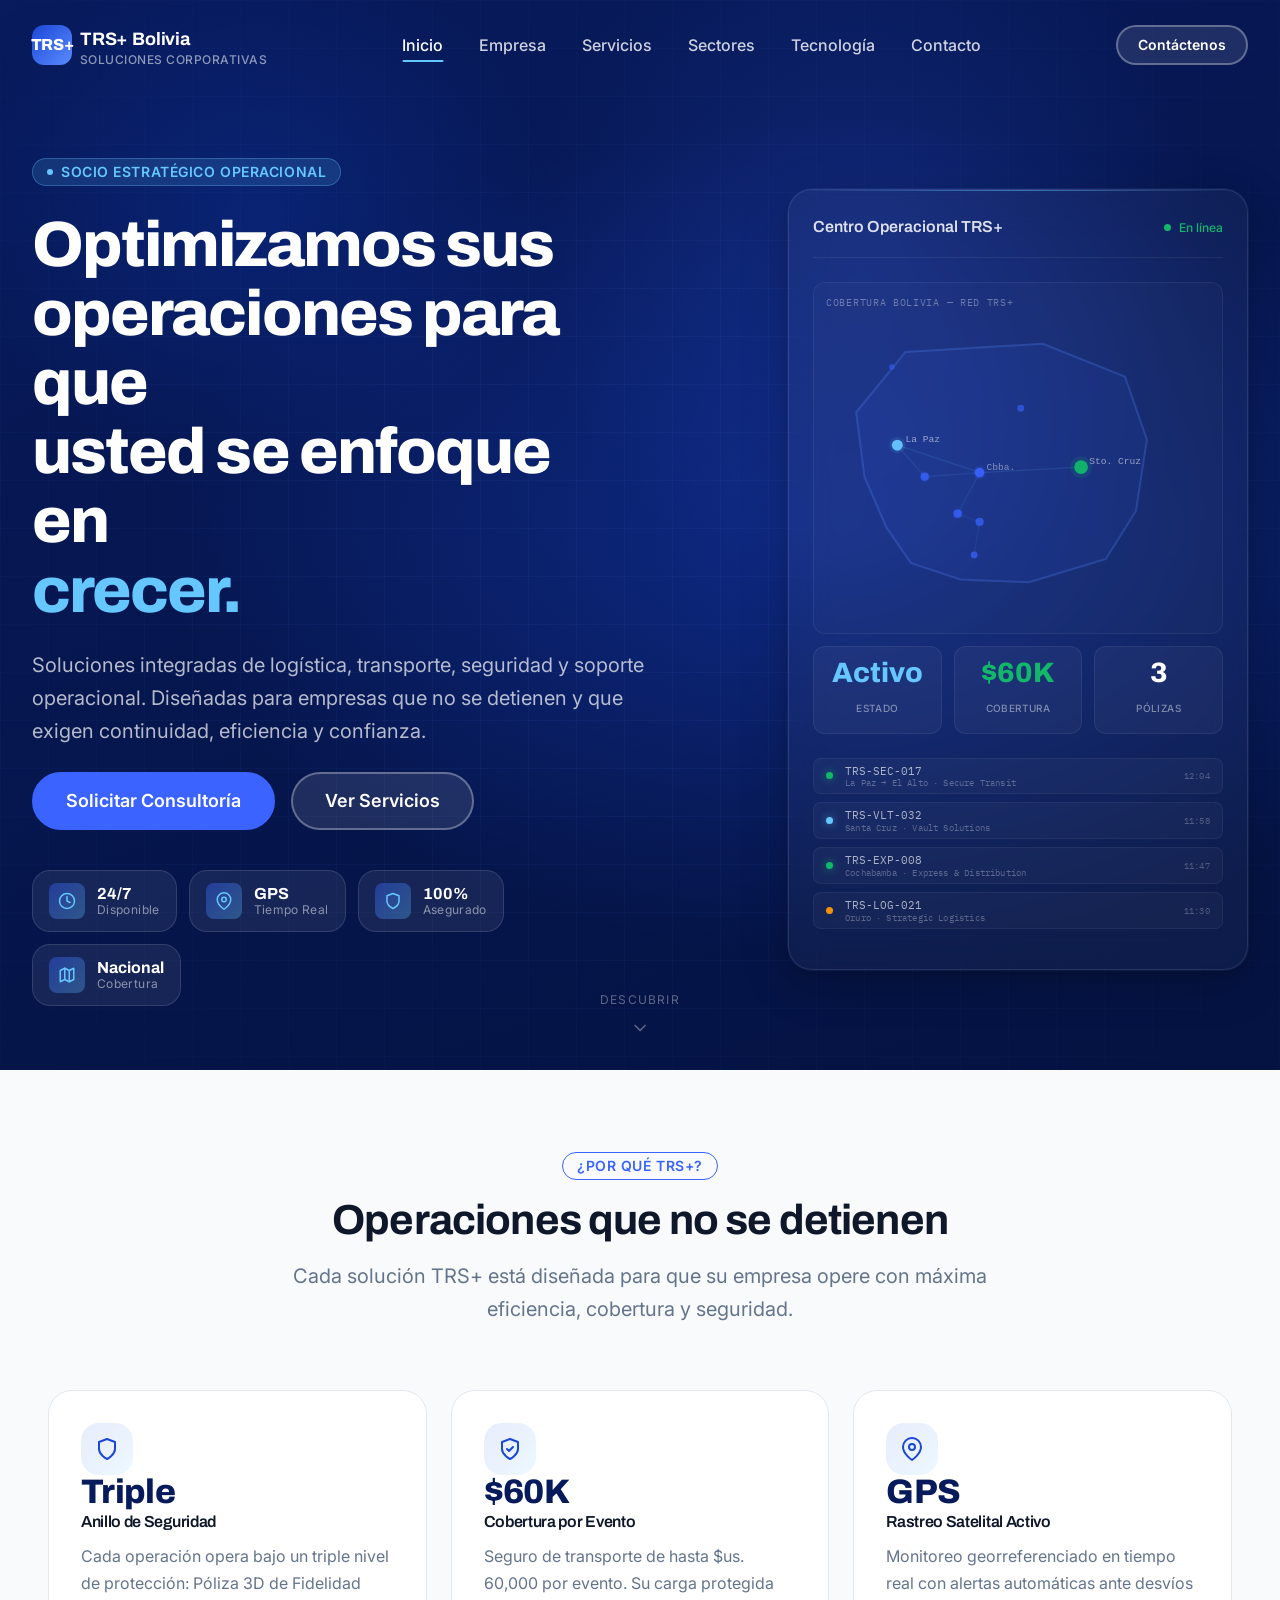
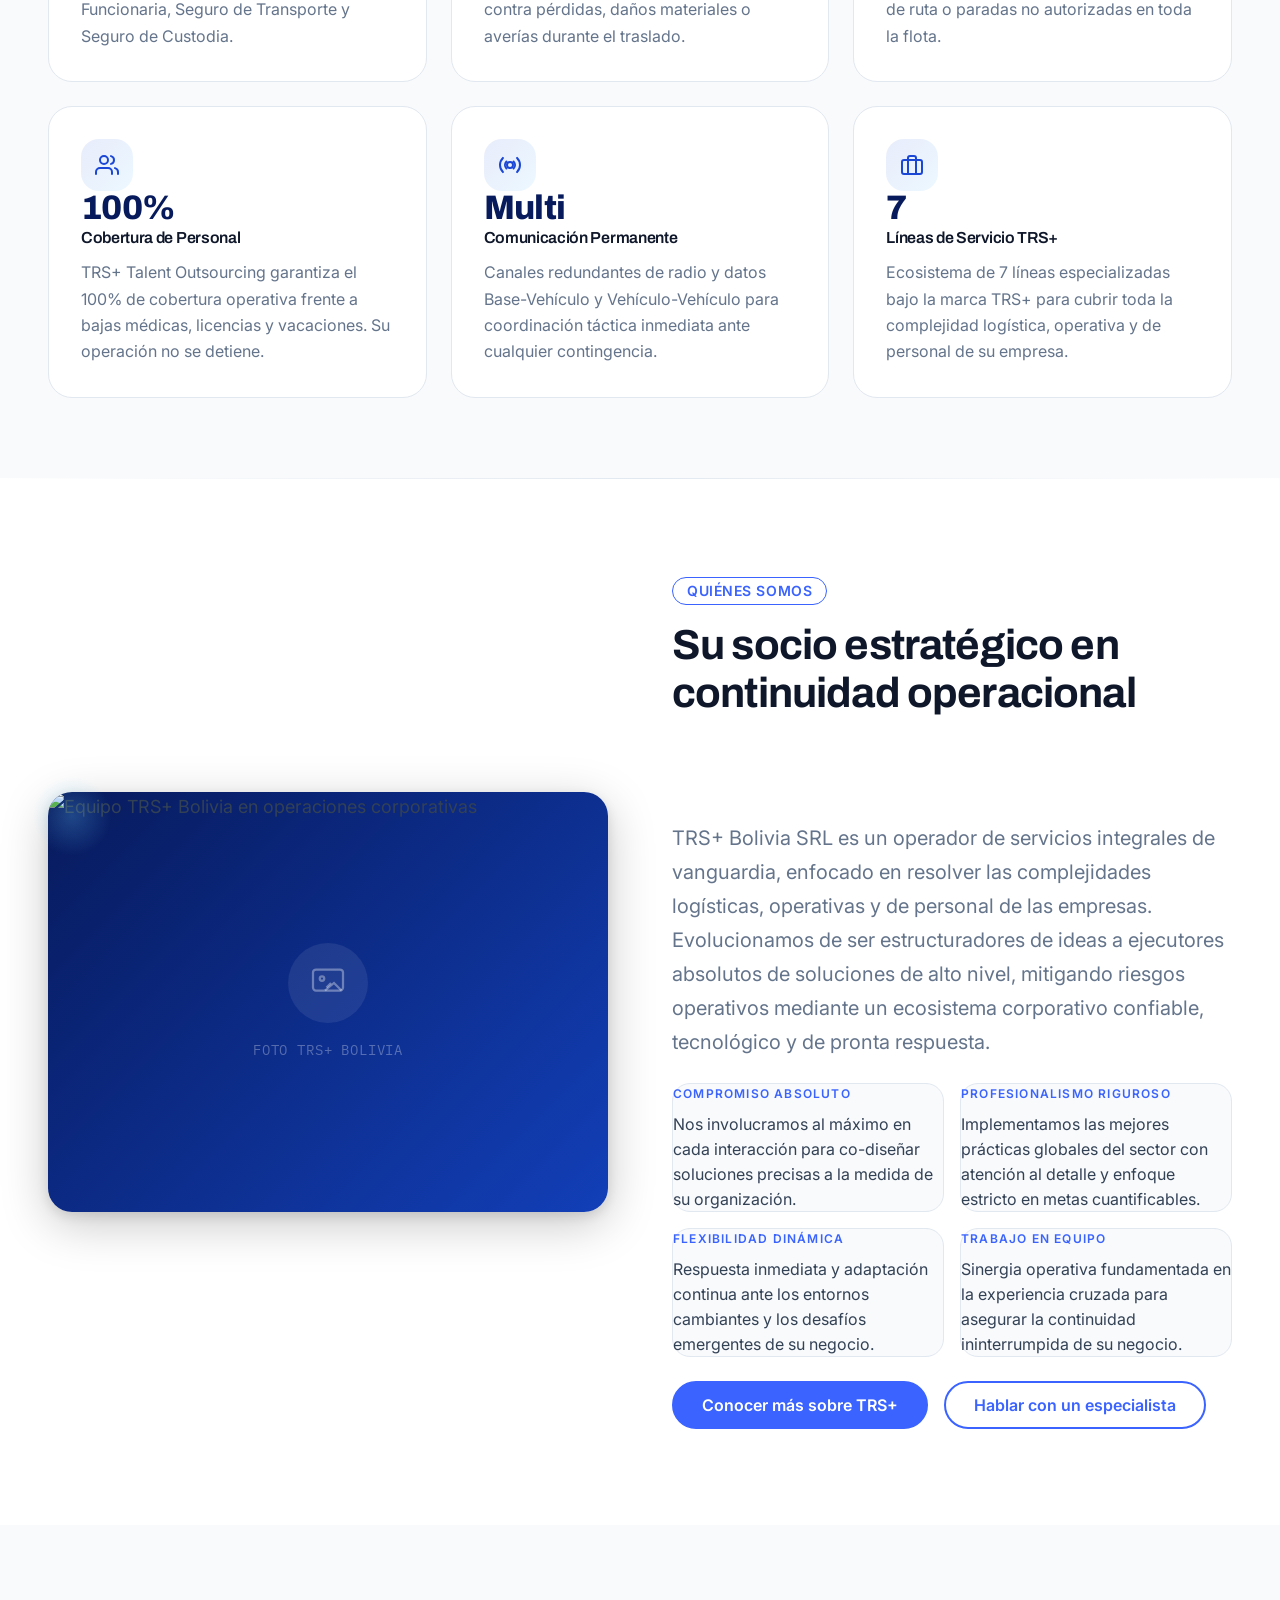
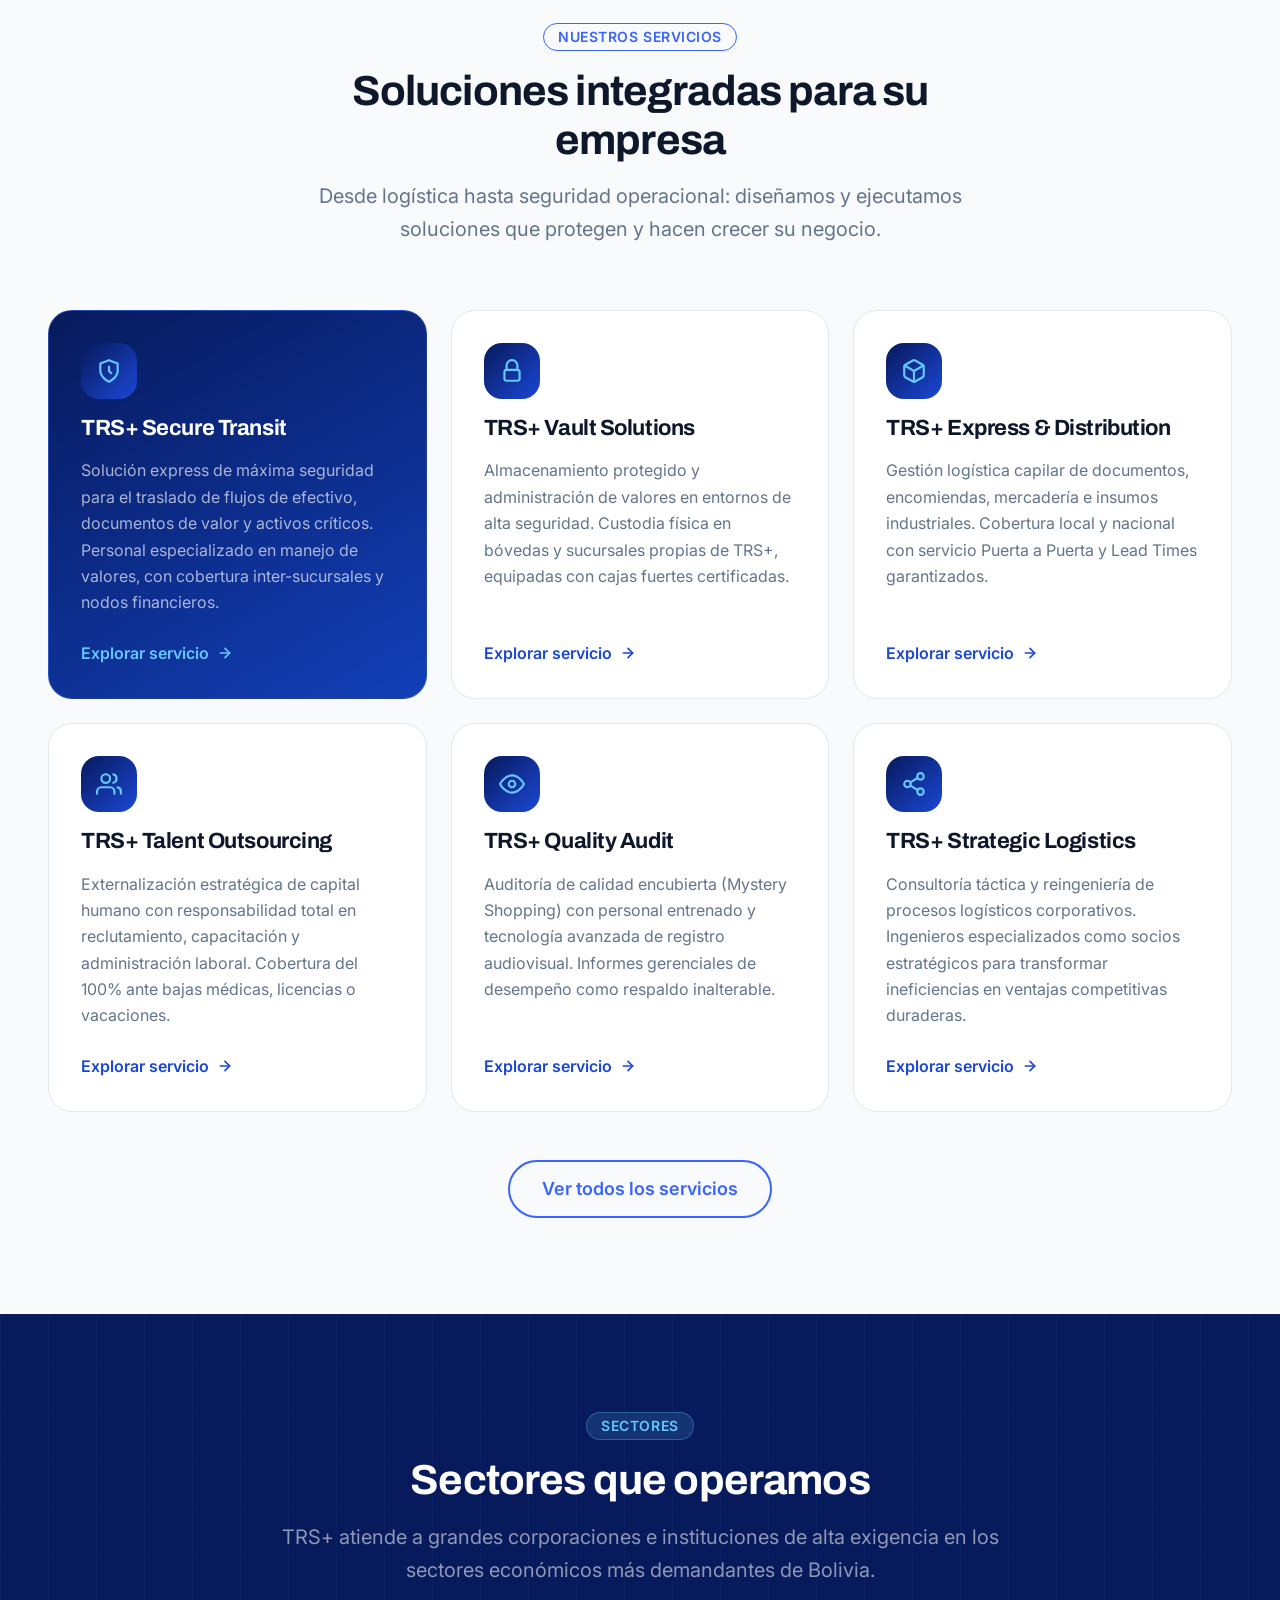
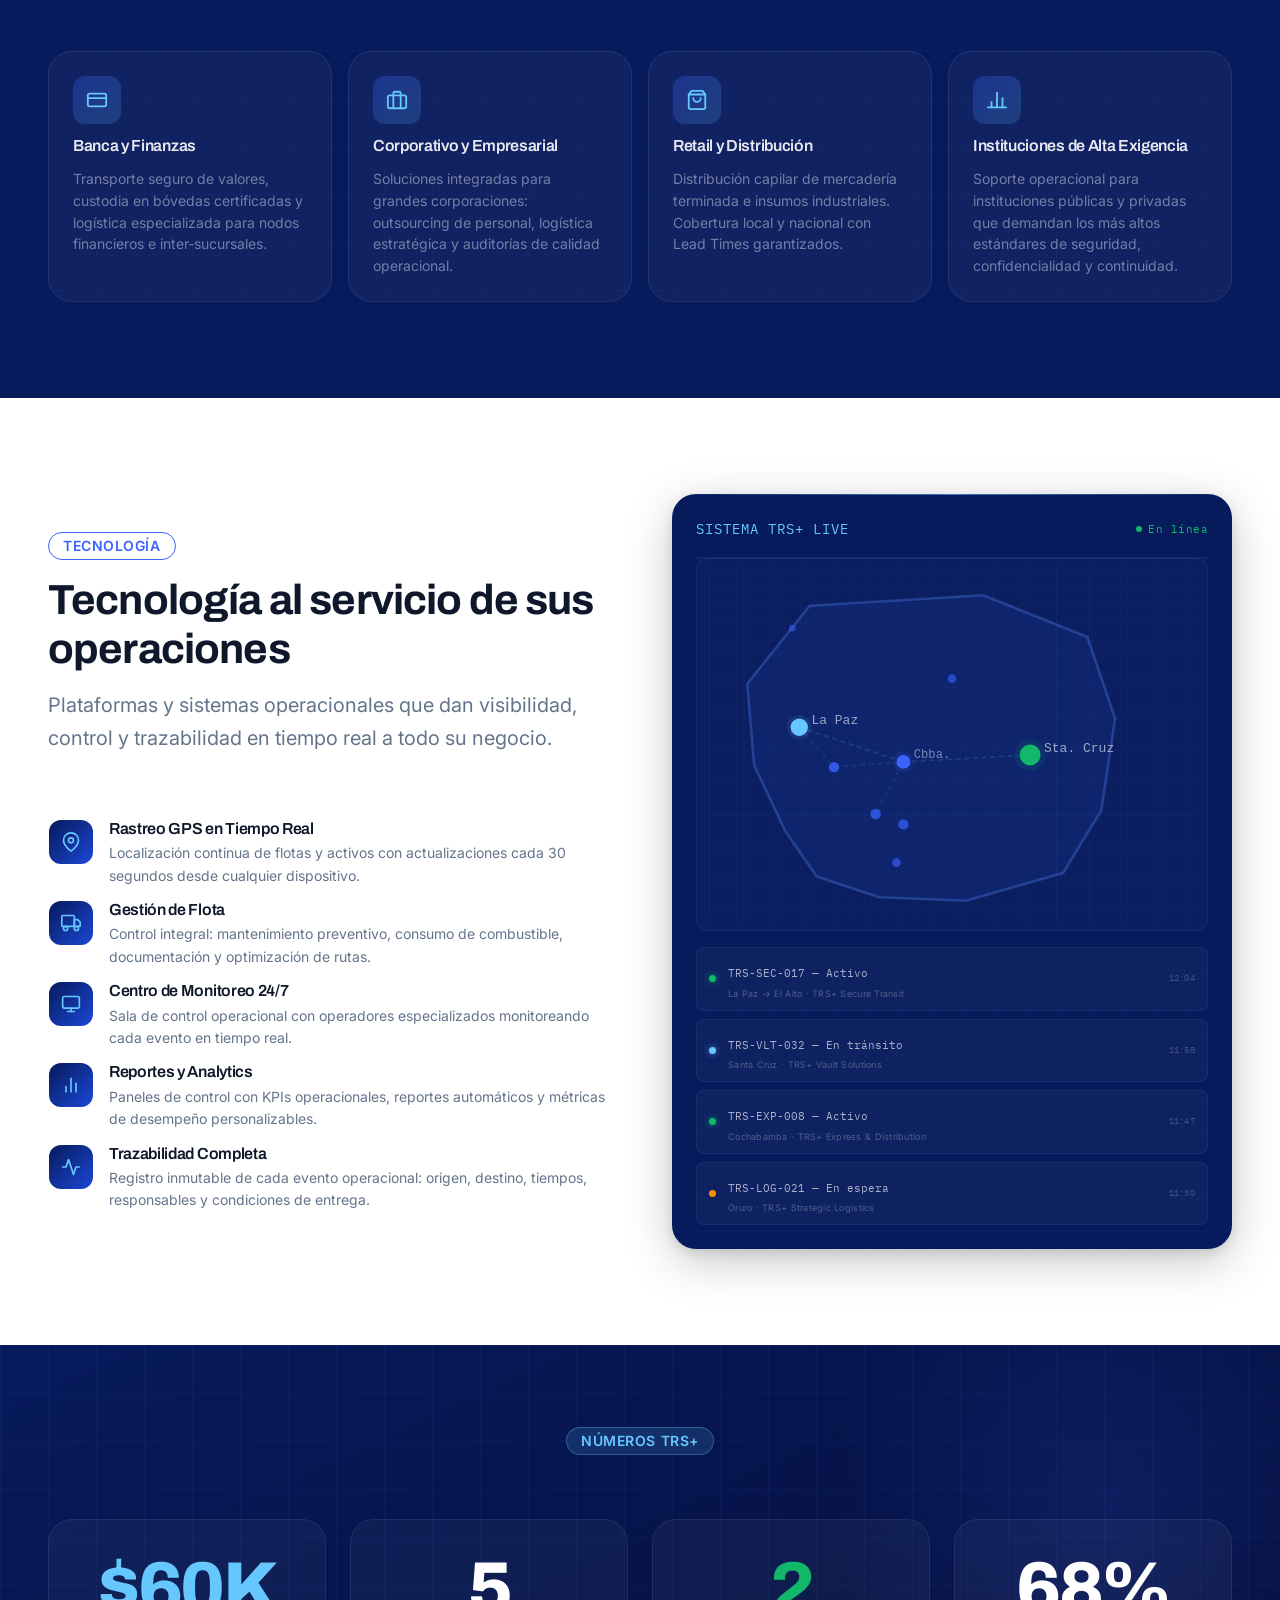
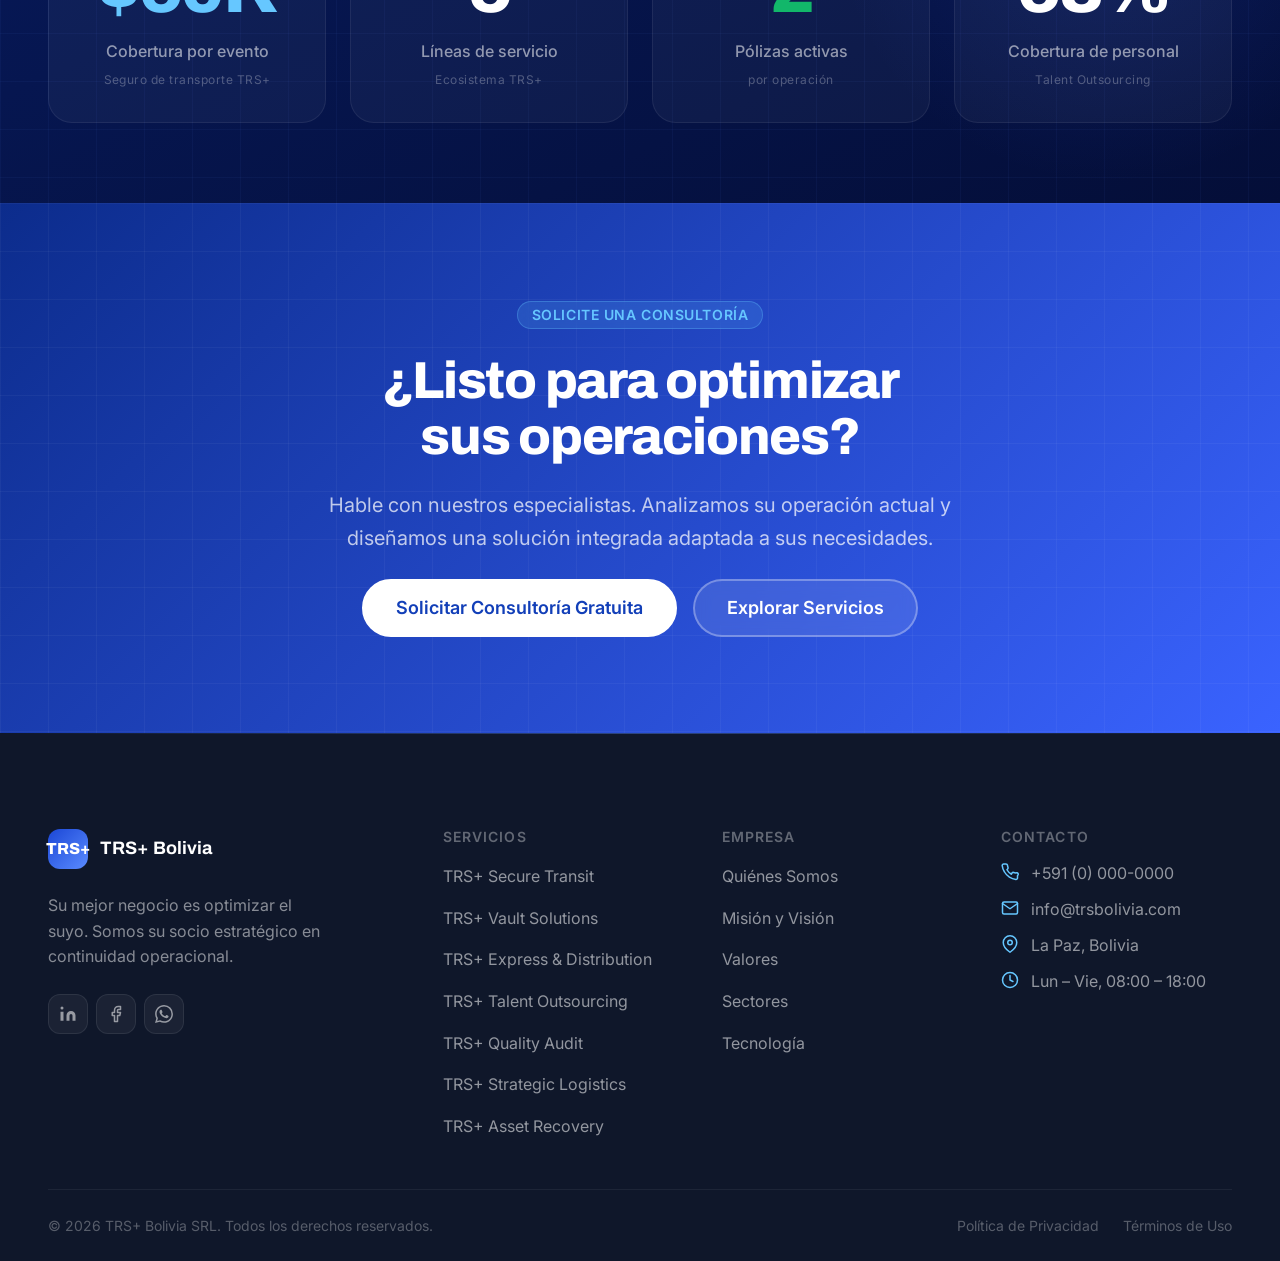
==== commit 7a4f7f07: "sprint2 correcciones" ====
--- a/index.html
+++ b/index.html
@@ -346,7 +346,7 @@
 
               <!-- Bolivia Coverage Map -->
               <div class="op-dashboard__bolivia-map">
-                <p class="op-dashboard__bolivia-map-title">Cobertura Bolivia — 9 ciudades</p>
+                <p class="op-dashboard__bolivia-map-title">Cobertura Bolivia &mdash; Red TRS+</p>
                 <svg class="bolivia-svg" viewBox="0 0 280 220" xmlns="http://www.w3.org/2000/svg" role="img" aria-label="Mapa de Bolivia con cobertura TRS+">
                   <!-- Bolivia outline (simplified) -->
                   <path d="M 58,24 L 158,18 L 218,42 L 234,88 L 226,140 L 204,175 L 148,192 L 98,190 L 62,178 L 44,152 L 28,115 L 22,68 Z"
@@ -388,19 +388,16 @@
               <!-- Key Stats -->
               <div class="op-dashboard__stats">
                 <div class="op-stat">
-                  <span class="op-stat__value op-stat__value--accent"
-                        data-counter="47" data-suffix="">47</span>
-                  <span class="op-stat__label">Operaciones</span>
+                  <span class="op-stat__value op-stat__value--accent">Activo</span>
+                  <span class="op-stat__label">Estado</span>
                 </div>
                 <div class="op-stat">
-                  <span class="op-stat__value op-stat__value--success"
-                        data-counter="98.5" data-suffix="%">98.5%</span>
-                  <span class="op-stat__label">Uptime</span>
+                  <span class="op-stat__value op-stat__value--success">$60K</span>
+                  <span class="op-stat__label">Cobertura</span>
                 </div>
                 <div class="op-stat">
-                  <span class="op-stat__value"
-                        data-counter="9" data-suffix="">9</span>
-                  <span class="op-stat__label">Ciudades</span>
+                  <span class="op-stat__value">3</span>
+                  <span class="op-stat__label">Pólizas</span>
                 </div>
               </div>
 
@@ -410,8 +407,8 @@
                 <div class="op-gps-item">
                   <span class="op-gps-indicator op-gps-indicator--active"></span>
                   <div class="op-gps-unit">
-                    TRS-MTO-017
-                    <span>La Paz → El Alto · Logística</span>
+                    TRS-SEC-017
+                    <span>La Paz → El Alto · Secure Transit</span>
                   </div>
                   <span class="op-gps-time">12:04</span>
                 </div>
@@ -419,8 +416,8 @@
                 <div class="op-gps-item">
                   <span class="op-gps-indicator op-gps-indicator--transit"></span>
                   <div class="op-gps-unit">
-                    TRS-SEC-032
-                    <span>Santa Cruz · Seguridad</span>
+                    TRS-VLT-032
+                    <span>Santa Cruz · Vault Solutions</span>
                   </div>
                   <span class="op-gps-time">11:58</span>
                 </div>
@@ -428,8 +425,8 @@
                 <div class="op-gps-item">
                   <span class="op-gps-indicator op-gps-indicator--active"></span>
                   <div class="op-gps-unit">
-                    TRS-TRP-008
-                    <span>Cochabamba · Transporte</span>
+                    TRS-EXP-008
+                    <span>Cochabamba · Express &amp; Distribution</span>
                   </div>
                   <span class="op-gps-time">11:47</span>
                 </div>
@@ -437,8 +434,8 @@
                 <div class="op-gps-item">
                   <span class="op-gps-indicator op-gps-indicator--idle"></span>
                   <div class="op-gps-unit">
-                    TRS-OUT-021
-                    <span>Oruro · Outsourcing</span>
+                    TRS-LOG-021
+                    <span>Oruro · Strategic Logistics</span>
                   </div>
                   <span class="op-gps-time">11:30</span>
                 </div>
@@ -491,62 +488,36 @@
           <article class="feature-card">
             <div class="feature-card__icon-wrap">
               <svg viewBox="0 0 24 24" fill="none" stroke="currentColor" stroke-width="2" stroke-linecap="round" stroke-linejoin="round" aria-hidden="true">
-                <circle cx="12" cy="12" r="10"/>
-                <polyline points="12 6 12 12 16 14"/>
-              </svg>
-            </div>
-            <div class="feature-card__value">24/7</div>
-            <h3 class="feature-card__title">Disponibilidad Continua</h3>
-            <p class="feature-card__description">Operaciones ininterrumpidas los 365 días del año. Nuestro equipo está disponible cuando usted lo necesita.</p>
+                <path d="M12 22s8-4 8-10V5l-8-3-8 3v7c0 6 8 10 8 10z"/>
+              </svg>
+            </div>
+            <div class="feature-card__value">Triple</div>
+            <h3 class="feature-card__title">Anillo de Seguridad</h3>
+            <p class="feature-card__description">Cada operación opera bajo un triple nivel de protección: Póliza 3D de Fidelidad Funcionaria, Seguro de Transporte y Seguro de Custodia.</p>
           </article>
 
           <article class="feature-card">
             <div class="feature-card__icon-wrap">
               <svg viewBox="0 0 24 24" fill="none" stroke="currentColor" stroke-width="2" stroke-linecap="round" stroke-linejoin="round" aria-hidden="true">
+                <path d="M12 22s8-4 8-10V5l-8-3-8 3v7c0 6 8 10 8 10z"/>
+                <polyline points="9 12 11 14 15 10"/>
+              </svg>
+            </div>
+            <div class="feature-card__value">$60K</div>
+            <h3 class="feature-card__title">Cobertura por Evento</h3>
+            <p class="feature-card__description">Seguro de transporte de hasta $us. 60,000 por evento. Su carga protegida contra pérdidas, daños materiales o averías durante el traslado.</p>
+          </article>
+
+          <article class="feature-card">
+            <div class="feature-card__icon-wrap">
+              <svg viewBox="0 0 24 24" fill="none" stroke="currentColor" stroke-width="2" stroke-linecap="round" stroke-linejoin="round" aria-hidden="true">
                 <path d="M21 10c0 7-9 13-9 13s-9-6-9-13a9 9 0 0 1 18 0z"/>
                 <circle cx="12" cy="10" r="3"/>
               </svg>
             </div>
-            <div class="feature-card__value">9+</div>
-            <h3 class="feature-card__title">Ciudades con Cobertura</h3>
-            <p class="feature-card__description">Presencia operacional en los principales centros económicos y comerciales de Bolivia.</p>
-          </article>
-
-          <article class="feature-card">
-            <div class="feature-card__icon-wrap">
-              <svg viewBox="0 0 24 24" fill="none" stroke="currentColor" stroke-width="2" stroke-linecap="round" stroke-linejoin="round" aria-hidden="true">
-                <path d="M12 22s8-4 8-10V5l-8-3-8 3v7c0 6 8 10 8 10z"/>
-              </svg>
-            </div>
-            <div class="feature-card__value">100%</div>
-            <h3 class="feature-card__title">Operaciones Aseguradas</h3>
-            <p class="feature-card__description">Toda operación cubierta con seguro corporativo. Su carga, activos y personal protegidos en todo momento.</p>
-          </article>
-
-          <article class="feature-card">
-            <div class="feature-card__icon-wrap">
-              <svg viewBox="0 0 24 24" fill="none" stroke="currentColor" stroke-width="2" stroke-linecap="round" stroke-linejoin="round" aria-hidden="true">
-                <line x1="18" y1="20" x2="18" y2="10"/>
-                <line x1="12" y1="20" x2="12" y2="4"/>
-                <line x1="6" y1="20" x2="6" y2="14"/>
-              </svg>
-            </div>
-            <div class="feature-card__value">98.5%</div>
-            <h3 class="feature-card__title">Uptime Operacional</h3>
-            <p class="feature-card__description">Índice de disponibilidad verificado. Procesos robustos que garantizan continuidad ante cualquier contingencia.</p>
-          </article>
-
-          <article class="feature-card">
-            <div class="feature-card__icon-wrap">
-              <svg viewBox="0 0 24 24" fill="none" stroke="currentColor" stroke-width="2" stroke-linecap="round" stroke-linejoin="round" aria-hidden="true">
-                <rect x="2" y="3" width="20" height="14" rx="2" ry="2"/>
-                <line x1="8" y1="21" x2="16" y2="21"/>
-                <line x1="12" y1="17" x2="12" y2="21"/>
-              </svg>
-            </div>
             <div class="feature-card__value">GPS</div>
-            <h3 class="feature-card__title">Monitoreo en Tiempo Real</h3>
-            <p class="feature-card__description">Trazabilidad completa de cada unidad, operación y recurso mediante tecnología GPS y plataformas de monitoreo.</p>
+            <h3 class="feature-card__title">Rastreo Satelital Activo</h3>
+            <p class="feature-card__description">Monitoreo georreferenciado en tiempo real con alertas automáticas ante desvíos de ruta o paradas no autorizadas en toda la flota.</p>
           </article>
 
           <article class="feature-card">
@@ -558,9 +529,36 @@
                 <path d="M16 3.13a4 4 0 0 1 0 7.75"/>
               </svg>
             </div>
-            <div class="feature-card__value">Corp.</div>
-            <h3 class="feature-card__title">Soporte Corporativo</h3>
-            <p class="feature-card__description">Equipo especializado en soluciones corporativas. Gestionamos la complejidad operacional para que usted pueda crecer.</p>
+            <div class="feature-card__value">100%</div>
+            <h3 class="feature-card__title">Cobertura de Personal</h3>
+            <p class="feature-card__description">TRS+ Talent Outsourcing garantiza el 100% de cobertura operativa frente a bajas médicas, licencias y vacaciones. Su operación no se detiene.</p>
+          </article>
+
+          <article class="feature-card">
+            <div class="feature-card__icon-wrap">
+              <svg viewBox="0 0 24 24" fill="none" stroke="currentColor" stroke-width="2" stroke-linecap="round" stroke-linejoin="round" aria-hidden="true">
+                <circle cx="12" cy="12" r="3"/>
+                <path d="M19.07 4.93a10 10 0 0 1 0 14.14"/>
+                <path d="M4.93 4.93a10 10 0 0 0 0 14.14"/>
+                <path d="M15.54 8.46a5 5 0 0 1 0 7.07"/>
+                <path d="M8.46 8.46a5 5 0 0 0 0 7.07"/>
+              </svg>
+            </div>
+            <div class="feature-card__value">Multi</div>
+            <h3 class="feature-card__title">Comunicación Permanente</h3>
+            <p class="feature-card__description">Canales redundantes de radio y datos Base-Vehículo y Vehículo-Vehículo para coordinación táctica inmediata ante cualquier contingencia.</p>
+          </article>
+
+          <article class="feature-card">
+            <div class="feature-card__icon-wrap">
+              <svg viewBox="0 0 24 24" fill="none" stroke="currentColor" stroke-width="2" stroke-linecap="round" stroke-linejoin="round" aria-hidden="true">
+                <rect x="2" y="7" width="20" height="14" rx="2" ry="2"/>
+                <path d="M16 21V5a2 2 0 0 0-2-2h-4a2 2 0 0 0-2 2v16"/>
+              </svg>
+            </div>
+            <div class="feature-card__value">7</div>
+            <h3 class="feature-card__title">Líneas de Servicio TRS+</h3>
+            <p class="feature-card__description">Ecosistema de 7 líneas especializadas bajo la marca TRS+ para cubrir toda la complejidad logística, operativa y de personal de su empresa.</p>
           </article>
 
         </div>
@@ -604,11 +602,6 @@
                 <span class="about__image-placeholder-text">Foto TRS+ Bolivia</span>
               </div>
             </div>
-            <!-- Floating stat badge -->
-            <div class="about__image-stat" aria-label="Años de experiencia operacional">
-              <span class="about__image-stat-value">15+</span>
-              <span class="about__image-stat-label">Años de<br/>experiencia</span>
-            </div>
             <div class="about__image-accent" aria-hidden="true"></div>
           </div>
 
@@ -625,31 +618,33 @@
             </header>
 
             <p class="about__lead">
-              TRS+ Bolivia SRL no es una empresa de transporte ni de outsourcing.
-              Somos un socio estratégico especializado en continuidad operacional,
-              diseñado para empresas que no pueden permitirse detenerse.
+              TRS+ Bolivia SRL es un operador de servicios integrales de vanguardia,
+              enfocado en resolver las complejidades logísticas, operativas y de personal
+              de las empresas. Evolucionamos de ser estructuradores de ideas a ejecutores
+              absolutos de soluciones de alto nivel, mitigando riesgos operativos mediante
+              un ecosistema corporativo confiable, tecnológico y de pronta respuesta.
             </p>
 
             <div class="about__pillars">
 
               <div class="about__pillar">
-                <span class="about__pillar-label">Misión</span>
-                <p class="about__pillar-text">Optimizar las operaciones de nuestros clientes a través de soluciones integradas, confiables y tecnológicamente avanzadas.</p>
+                <span class="about__pillar-label">Compromiso Absoluto</span>
+                <p class="about__pillar-text">Nos involucramos al máximo en cada interacción para co-diseñar soluciones precisas a la medida de su organización.</p>
               </div>
 
               <div class="about__pillar">
-                <span class="about__pillar-label">Visión</span>
-                <p class="about__pillar-text">Ser la empresa de soluciones operacionales más confiable de Bolivia, reconocida por su excelencia y capacidad de ejecución.</p>
+                <span class="about__pillar-label">Profesionalismo Riguroso</span>
+                <p class="about__pillar-text">Implementamos las mejores prácticas globales del sector con atención al detalle y enfoque estricto en metas cuantificables.</p>
               </div>
 
               <div class="about__pillar">
-                <span class="about__pillar-label">Compromiso</span>
-                <p class="about__pillar-text">Entregamos resultados medibles. Cada operación se planifica, ejecuta y reporta con estándares corporativos de primer nivel.</p>
+                <span class="about__pillar-label">Flexibilidad Dinámica</span>
+                <p class="about__pillar-text">Respuesta inmediata y adaptación continua ante los entornos cambiantes y los desafíos emergentes de su negocio.</p>
               </div>
 
               <div class="about__pillar">
-                <span class="about__pillar-label">Valores</span>
-                <p class="about__pillar-text">Confiabilidad, eficiencia, transparencia y excelencia operacional guían cada decisión que tomamos por nuestros clientes.</p>
+                <span class="about__pillar-label">Trabajo en Equipo</span>
+                <p class="about__pillar-text">Sinergia operativa fundamentada en la experiencia cruzada para asegurar la continuidad ininterrumpida de su negocio.</p>
               </div>
 
             </div>
@@ -690,15 +685,13 @@
           <article class="service-card service-card--featured">
             <div class="service-card__icon">
               <svg viewBox="0 0 24 24" fill="none" stroke="currentColor" stroke-width="2" stroke-linecap="round" stroke-linejoin="round" aria-hidden="true">
-                <rect x="1" y="3" width="15" height="13" rx="1"/>
-                <polygon points="16 8 20 8 23 11 23 16 16 16 16 8"/>
-                <circle cx="5.5" cy="18.5" r="2.5"/>
-                <circle cx="18.5" cy="18.5" r="2.5"/>
-              </svg>
-            </div>
-            <h3 class="service-card__title">Logística Corporativa</h3>
-            <p class="service-card__description">Diseño, planificación y ejecución de cadenas logísticas eficientes. Movemos sus activos con precisión, trazabilidad y cumplimiento.</p>
-            <a href="servicios.html#logistica" class="service-card__link">
+                <path d="M12 22s8-4 8-10V5l-8-3-8 3v7c0 6 8 10 8 10z"/>
+                <path d="M12 8v4l2 2"/>
+              </svg>
+            </div>
+            <h3 class="service-card__title">TRS+ Secure Transit</h3>
+            <p class="service-card__description">Solución express de máxima seguridad para el traslado de flujos de efectivo, documentos de valor y activos críticos. Personal especializado en manejo de valores, con cobertura inter-sucursales y nodos financieros.</p>
+            <a href="servicios.html#secure-transit" class="service-card__link">
               Explorar servicio
               <svg viewBox="0 0 24 24" fill="none" stroke="currentColor" stroke-width="2.5" stroke-linecap="round" stroke-linejoin="round" aria-hidden="true">
                 <line x1="5" y1="12" x2="19" y2="12"/>
@@ -710,13 +703,13 @@
           <article class="service-card">
             <div class="service-card__icon">
               <svg viewBox="0 0 24 24" fill="none" stroke="currentColor" stroke-width="2" stroke-linecap="round" stroke-linejoin="round" aria-hidden="true">
-                <path d="M3 9l9-7 9 7v11a2 2 0 0 1-2 2H5a2 2 0 0 1-2-2z"/>
-                <polyline points="9 22 9 12 15 12 15 22"/>
-              </svg>
-            </div>
-            <h3 class="service-card__title">Transporte Especializado</h3>
-            <p class="service-card__description">Flota corporativa para transporte de personal, carga especial y operaciones en zonas remotas o de difícil acceso.</p>
-            <a href="servicios.html#transporte" class="service-card__link">
+                <rect x="5" y="11" width="14" height="10" rx="2" ry="2"/>
+                <path d="M7 11V7a5 5 0 0 1 10 0v4"/>
+              </svg>
+            </div>
+            <h3 class="service-card__title">TRS+ Vault Solutions</h3>
+            <p class="service-card__description">Almacenamiento protegido y administración de valores en entornos de alta seguridad. Custodia física en bóvedas y sucursales propias de TRS+, equipadas con cajas fuertes certificadas.</p>
+            <a href="servicios.html#vault-solutions" class="service-card__link">
               Explorar servicio
               <svg viewBox="0 0 24 24" fill="none" stroke="currentColor" stroke-width="2.5" stroke-linecap="round" stroke-linejoin="round" aria-hidden="true">
                 <line x1="5" y1="12" x2="19" y2="12"/>
@@ -728,13 +721,14 @@
           <article class="service-card">
             <div class="service-card__icon">
               <svg viewBox="0 0 24 24" fill="none" stroke="currentColor" stroke-width="2" stroke-linecap="round" stroke-linejoin="round" aria-hidden="true">
-                <path d="M12 22s8-4 8-10V5l-8-3-8 3v7c0 6 8 10 8 10z"/>
-                <polyline points="9 12 11 14 15 10"/>
-              </svg>
-            </div>
-            <h3 class="service-card__title">Seguridad Operacional</h3>
-            <p class="service-card__description">Protección integral de activos, personal e instalaciones. Seguridad privada, monitoreo y protocolos de respuesta inmediata.</p>
-            <a href="servicios.html#seguridad" class="service-card__link">
+                <path d="M21 16V8a2 2 0 0 0-1-1.73l-7-4a2 2 0 0 0-2 0l-7 4A2 2 0 0 0 3 8v8a2 2 0 0 0 1 1.73l7 4a2 2 0 0 0 2 0l7-4A2 2 0 0 0 21 16z"/>
+                <polyline points="3.27 6.96 12 12.01 20.73 6.96"/>
+                <line x1="12" y1="22.08" x2="12" y2="12"/>
+              </svg>
+            </div>
+            <h3 class="service-card__title">TRS+ Express &amp; Distribution</h3>
+            <p class="service-card__description">Gestión logística capilar de documentos, encomiendas, mercadería e insumos industriales. Cobertura local y nacional con servicio Puerta a Puerta y Lead Times garantizados.</p>
+            <a href="servicios.html#express" class="service-card__link">
               Explorar servicio
               <svg viewBox="0 0 24 24" fill="none" stroke="currentColor" stroke-width="2.5" stroke-linecap="round" stroke-linejoin="round" aria-hidden="true">
                 <line x1="5" y1="12" x2="19" y2="12"/>
@@ -752,9 +746,9 @@
                 <path d="M16 3.13a4 4 0 0 1 0 7.75"/>
               </svg>
             </div>
-            <h3 class="service-card__title">Outsourcing Corporativo</h3>
-            <p class="service-card__description">Gestión integral de funciones operacionales no core: administración de personal, servicios generales y soporte especializado.</p>
-            <a href="servicios.html#outsourcing" class="service-card__link">
+            <h3 class="service-card__title">TRS+ Talent Outsourcing</h3>
+            <p class="service-card__description">Externalización estratégica de capital humano con responsabilidad total en reclutamiento, capacitación y administración laboral. Cobertura del 100% ante bajas médicas, licencias o vacaciones.</p>
+            <a href="servicios.html#talent-outsourcing" class="service-card__link">
               Explorar servicio
               <svg viewBox="0 0 24 24" fill="none" stroke="currentColor" stroke-width="2.5" stroke-linecap="round" stroke-linejoin="round" aria-hidden="true">
                 <line x1="5" y1="12" x2="19" y2="12"/>
@@ -766,15 +760,13 @@
           <article class="service-card">
             <div class="service-card__icon">
               <svg viewBox="0 0 24 24" fill="none" stroke="currentColor" stroke-width="2" stroke-linecap="round" stroke-linejoin="round" aria-hidden="true">
-                <line x1="18" y1="20" x2="18" y2="10"/>
-                <line x1="12" y1="20" x2="12" y2="4"/>
-                <line x1="6" y1="20" x2="6" y2="14"/>
-                <path d="M21 10c0 7-9 13-9 13s-9-6-9-13a9 9 0 0 1 18 0z"/>
-              </svg>
-            </div>
-            <h3 class="service-card__title">Monitoreo GPS</h3>
-            <p class="service-card__description">Plataforma de rastreo y monitoreo en tiempo real para flotas, activos y operaciones. Visibilidad completa desde cualquier dispositivo.</p>
-            <a href="servicios.html#monitoreo" class="service-card__link">
+                <path d="M1 12s4-8 11-8 11 8 11 8-4 8-11 8-11-8-11-8z"/>
+                <circle cx="12" cy="12" r="3"/>
+              </svg>
+            </div>
+            <h3 class="service-card__title">TRS+ Quality Audit</h3>
+            <p class="service-card__description">Auditoría de calidad encubierta (Mystery Shopping) con personal entrenado y tecnología avanzada de registro audiovisual. Informes gerenciales de desempeño como respaldo inalterable.</p>
+            <a href="servicios.html#quality-audit" class="service-card__link">
               Explorar servicio
               <svg viewBox="0 0 24 24" fill="none" stroke="currentColor" stroke-width="2.5" stroke-linecap="round" stroke-linejoin="round" aria-hidden="true">
                 <line x1="5" y1="12" x2="19" y2="12"/>
@@ -786,16 +778,16 @@
           <article class="service-card">
             <div class="service-card__icon">
               <svg viewBox="0 0 24 24" fill="none" stroke="currentColor" stroke-width="2" stroke-linecap="round" stroke-linejoin="round" aria-hidden="true">
-                <circle cx="12" cy="12" r="3"/>
-                <path d="M19.07 4.93a10 10 0 0 1 0 14.14"/>
-                <path d="M4.93 4.93a10 10 0 0 0 0 14.14"/>
-                <path d="M15.54 8.46a5 5 0 0 1 0 7.07"/>
-                <path d="M8.46 8.46a5 5 0 0 0 0 7.07"/>
-              </svg>
-            </div>
-            <h3 class="service-card__title">Gestión de Flota</h3>
-            <p class="service-card__description">Administración completa de flotas vehiculares: mantenimiento, documentación, control de combustible y optimización de rutas.</p>
-            <a href="servicios.html#flota" class="service-card__link">
+                <circle cx="18" cy="5" r="3"/>
+                <circle cx="6" cy="12" r="3"/>
+                <circle cx="18" cy="19" r="3"/>
+                <line x1="8.59" y1="13.51" x2="15.42" y2="17.49"/>
+                <line x1="15.41" y1="6.51" x2="8.59" y2="10.49"/>
+              </svg>
+            </div>
+            <h3 class="service-card__title">TRS+ Strategic Logistics</h3>
+            <p class="service-card__description">Consultoría táctica y reingeniería de procesos logísticos corporativos. Ingenieros especializados como socios estratégicos para transformar ineficiencias en ventajas competitivas duraderas.</p>
+            <a href="servicios.html#strategic-logistics" class="service-card__link">
               Explorar servicio
               <svg viewBox="0 0 24 24" fill="none" stroke="currentColor" stroke-width="2.5" stroke-linecap="round" stroke-linejoin="round" aria-hidden="true">
                 <line x1="5" y1="12" x2="19" y2="12"/>
@@ -828,11 +820,11 @@
             <span class="badge badge--glass">Sectores</span>
           </div>
           <h2 class="section-header__title" id="industries-title">
-            Industrias que confían en TRS+
+            Sectores que operamos
           </h2>
           <p class="section-header__description">
-            Presencia en los sectores más exigentes de Bolivia.
-            Experiencia que se traduce en soluciones adaptadas a cada industria.
+            TRS+ atiende a grandes corporaciones e instituciones de alta exigencia
+            en los sectores económicos más demandantes de Bolivia.
           </p>
         </header>
 
@@ -846,19 +838,18 @@
               </svg>
             </div>
             <h3 class="industry-card__name">Banca y Finanzas</h3>
-            <p class="industry-card__description">Transporte de valores, seguridad bancaria y logística especializada para el sector financiero.</p>
+            <p class="industry-card__description">Transporte seguro de valores, custodia en bóvedas certificadas y logística especializada para nodos financieros e inter-sucursales.</p>
           </article>
 
           <article class="industry-card">
             <div class="industry-card__icon">
               <svg viewBox="0 0 24 24" fill="none" stroke="currentColor" stroke-width="2" stroke-linecap="round" stroke-linejoin="round" aria-hidden="true">
-                <polygon points="12 2 2 7 12 12 22 7 12 2"/>
-                <polyline points="2 17 12 22 22 17"/>
-                <polyline points="2 12 12 17 22 12"/>
-              </svg>
-            </div>
-            <h3 class="industry-card__name">Minería</h3>
-            <p class="industry-card__description">Soporte operacional completo para proyectos mineros en zonas remotas: logística, transporte y seguridad.</p>
+                <rect x="2" y="7" width="20" height="14" rx="2" ry="2"/>
+                <path d="M16 21V5a2 2 0 0 0-2-2h-4a2 2 0 0 0-2 2v16"/>
+              </svg>
+            </div>
+            <h3 class="industry-card__name">Corporativo y Empresarial</h3>
+            <p class="industry-card__description">Soluciones integradas para grandes corporaciones: outsourcing de personal, logística estratégica y auditorías de calidad operacional.</p>
           </article>
 
           <article class="industry-card">
@@ -869,67 +860,21 @@
                 <path d="M16 10a4 4 0 0 1-8 0"/>
               </svg>
             </div>
-            <h3 class="industry-card__name">Retail y Comercio</h3>
-            <p class="industry-card__description">Distribución, cadena de frío, outsourcing comercial y seguridad para cadenas de retail a nivel nacional.</p>
+            <h3 class="industry-card__name">Retail y Distribución</h3>
+            <p class="industry-card__description">Distribución capilar de mercadería terminada e insumos industriales. Cobertura local y nacional con Lead Times garantizados.</p>
           </article>
 
           <article class="industry-card">
             <div class="industry-card__icon">
               <svg viewBox="0 0 24 24" fill="none" stroke="currentColor" stroke-width="2" stroke-linecap="round" stroke-linejoin="round" aria-hidden="true">
-                <path d="M3 9l9-7 9 7v11a2 2 0 0 1-2 2H5a2 2 0 0 1-2-2z"/>
-                <polyline points="9 22 9 12 15 12 15 22"/>
-              </svg>
-            </div>
-            <h3 class="industry-card__name">Gobierno e Instituciones</h3>
-            <p class="industry-card__description">Servicios de apoyo operacional, transporte institucional y logística para entidades gubernamentales y públicas.</p>
-          </article>
-
-          <article class="industry-card">
-            <div class="industry-card__icon">
-              <svg viewBox="0 0 24 24" fill="none" stroke="currentColor" stroke-width="2" stroke-linecap="round" stroke-linejoin="round" aria-hidden="true">
-                <path d="M22 12h-4l-3 9L9 3l-3 9H2"/>
-              </svg>
-            </div>
-            <h3 class="industry-card__name">Salud</h3>
-            <p class="industry-card__description">Transporte especializado de equipos médicos, cadena de frío farmacéutica y logística hospitalaria.</p>
-          </article>
-
-          <article class="industry-card">
-            <div class="industry-card__icon">
-              <svg viewBox="0 0 24 24" fill="none" stroke="currentColor" stroke-width="2" stroke-linecap="round" stroke-linejoin="round" aria-hidden="true">
-                <rect x="2" y="7" width="20" height="14" rx="2" ry="2"/>
-                <path d="M16 21V5a2 2 0 0 0-2-2h-4a2 2 0 0 0-2 2v16"/>
-              </svg>
-            </div>
-            <h3 class="industry-card__name">Manufactura</h3>
-            <p class="industry-card__description">Gestión de supply chain, distribución industrial y soporte operacional para plantas de manufactura.</p>
-          </article>
-
-          <article class="industry-card">
-            <div class="industry-card__icon">
-              <svg viewBox="0 0 24 24" fill="none" stroke="currentColor" stroke-width="2" stroke-linecap="round" stroke-linejoin="round" aria-hidden="true">
-                <rect x="3" y="3" width="18" height="18" rx="2" ry="2"/>
-                <line x1="9" y1="3" x2="9" y2="21"/>
-                <line x1="15" y1="3" x2="15" y2="21"/>
-                <line x1="3" y1="9" x2="21" y2="9"/>
-                <line x1="3" y1="15" x2="21" y2="15"/>
-              </svg>
-            </div>
-            <h3 class="industry-card__name">Construcción</h3>
-            <p class="industry-card__description">Transporte de maquinaria pesada, materiales de construcción y personal en proyectos de infraestructura.</p>
-          </article>
-
-          <article class="industry-card">
-            <div class="industry-card__icon">
-              <svg viewBox="0 0 24 24" fill="none" stroke="currentColor" stroke-width="2" stroke-linecap="round" stroke-linejoin="round" aria-hidden="true">
-                <path d="M12 22V12"/>
-                <path d="M5 12H2a10 10 0 0 0 20 0h-3"/>
-                <circle cx="12" cy="5" r="3"/>
-                <path d="M6.168 18.849a4 4 0 0 0 11.664 0"/>
-              </svg>
-            </div>
-            <h3 class="industry-card__name">Agro-industria</h3>
-            <p class="industry-card__description">Logística agroindustrial, transporte de cosechas, cadena de frío y distribución de insumos del agro.</p>
+                <line x1="18" y1="20" x2="18" y2="10"/>
+                <line x1="12" y1="20" x2="12" y2="4"/>
+                <line x1="6" y1="20" x2="6" y2="14"/>
+                <line x1="2" y1="20" x2="22" y2="20"/>
+              </svg>
+            </div>
+            <h3 class="industry-card__name">Instituciones de Alta Exigencia</h3>
+            <p class="industry-card__description">Soporte operacional para instituciones públicas y privadas que demandan los más altos estándares de seguridad, confidencialidad y continuidad.</p>
           </article>
 
         </div>
@@ -1091,8 +1036,8 @@
                 <div class="gps-feed-item">
                   <span class="gps-feed-item__dot gps-feed-item__dot--active"></span>
                   <div class="gps-feed-item__info">
-                    <span class="gps-feed-item__name">TRS-MTO-017 — Activo</span>
-                    <span class="gps-feed-item__sub">La Paz → El Alto · Logística Corporativa</span>
+                    <span class="gps-feed-item__name">TRS-SEC-017 &mdash; Activo</span>
+                    <span class="gps-feed-item__sub">La Paz → El Alto · TRS+ Secure Transit</span>
                   </div>
                   <span class="gps-feed-item__timestamp">12:04</span>
                 </div>
@@ -1100,8 +1045,8 @@
                 <div class="gps-feed-item">
                   <span class="gps-feed-item__dot gps-feed-item__dot--transit"></span>
                   <div class="gps-feed-item__info">
-                    <span class="gps-feed-item__name">TRS-SEC-032 — En tránsito</span>
-                    <span class="gps-feed-item__sub">Santa Cruz · Seguridad Operacional</span>
+                    <span class="gps-feed-item__name">TRS-VLT-032 &mdash; En tránsito</span>
+                    <span class="gps-feed-item__sub">Santa Cruz · TRS+ Vault Solutions</span>
                   </div>
                   <span class="gps-feed-item__timestamp">11:58</span>
                 </div>
@@ -1109,8 +1054,8 @@
                 <div class="gps-feed-item">
                   <span class="gps-feed-item__dot gps-feed-item__dot--active"></span>
                   <div class="gps-feed-item__info">
-                    <span class="gps-feed-item__name">TRS-TRP-008 — Activo</span>
-                    <span class="gps-feed-item__sub">Cochabamba · Transporte Especializado</span>
+                    <span class="gps-feed-item__name">TRS-EXP-008 &mdash; Activo</span>
+                    <span class="gps-feed-item__sub">Cochabamba · TRS+ Express &amp; Distribution</span>
                   </div>
                   <span class="gps-feed-item__timestamp">11:47</span>
                 </div>
@@ -1118,8 +1063,8 @@
                 <div class="gps-feed-item">
                   <span class="gps-feed-item__dot gps-feed-item__dot--idle"></span>
                   <div class="gps-feed-item__info">
-                    <span class="gps-feed-item__name">TRS-OUT-021 — En espera</span>
-                    <span class="gps-feed-item__sub">Oruro · Outsourcing Corporativo</span>
+                    <span class="gps-feed-item__name">TRS-LOG-021 &mdash; En espera</span>
+                    <span class="gps-feed-item__sub">Oruro · TRS+ Strategic Logistics</span>
                   </div>
                   <span class="gps-feed-item__timestamp">11:30</span>
                 </div>
@@ -1153,31 +1098,30 @@
         <div class="stats-grid reveal-stagger">
 
           <div class="stat-block">
-            <span class="stat-block__value stat-block__value--accent"
-                  data-counter="15" data-suffix="+">15+</span>
-            <span class="stat-block__label">Años de experiencia</span>
-            <span class="stat-block__sublabel">en Bolivia</span>
+            <span class="stat-block__value stat-block__value--accent">$60K</span>
+            <span class="stat-block__label">Cobertura por evento</span>
+            <span class="stat-block__sublabel">Seguro de transporte TRS+</span>
           </div>
 
           <div class="stat-block">
             <span class="stat-block__value"
-                  data-counter="500" data-suffix="+">500+</span>
-            <span class="stat-block__label">Empresas atendidas</span>
-            <span class="stat-block__sublabel">clientes corporativos</span>
+                  data-counter="7" data-suffix="">7</span>
+            <span class="stat-block__label">Líneas de servicio</span>
+            <span class="stat-block__sublabel">Ecosistema TRS+</span>
           </div>
 
           <div class="stat-block">
             <span class="stat-block__value stat-block__value--success"
-                  data-counter="9" data-suffix="">9</span>
-            <span class="stat-block__label">Ciudades con cobertura</span>
-            <span class="stat-block__sublabel">a nivel nacional</span>
+                  data-counter="3" data-suffix="">3</span>
+            <span class="stat-block__label">Pólizas activas</span>
+            <span class="stat-block__sublabel">por operación</span>
           </div>
 
           <div class="stat-block">
             <span class="stat-block__value"
-                  data-counter="98.5" data-suffix="%">98.5%</span>
-            <span class="stat-block__label">Uptime operacional</span>
-            <span class="stat-block__sublabel">verificado</span>
+                  data-counter="100" data-suffix="%">100%</span>
+            <span class="stat-block__label">Cobertura de personal</span>
+            <span class="stat-block__sublabel">Talent Outsourcing</span>
           </div>
 
         </div>
@@ -1290,11 +1234,13 @@
         <div class="footer__col">
           <h3 class="footer__col-title">Servicios</h3>
           <ul class="footer__link-list" role="list">
-            <li><a href="servicios.html#logistica"   class="footer__link">Logística Corporativa</a></li>
-            <li><a href="servicios.html#transporte"  class="footer__link">Transporte Especializado</a></li>
-            <li><a href="servicios.html#seguridad"   class="footer__link">Seguridad Operacional</a></li>
-            <li><a href="servicios.html#outsourcing" class="footer__link">Outsourcing</a></li>
-            <li><a href="servicios.html#tecnologia"  class="footer__link">Soluciones Tecnológicas</a></li>
+            <li><a href="servicios.html#secure-transit"      class="footer__link">TRS+ Secure Transit</a></li>
+            <li><a href="servicios.html#vault-solutions"     class="footer__link">TRS+ Vault Solutions</a></li>
+            <li><a href="servicios.html#express"             class="footer__link">TRS+ Express &amp; Distribution</a></li>
+            <li><a href="servicios.html#talent-outsourcing"  class="footer__link">TRS+ Talent Outsourcing</a></li>
+            <li><a href="servicios.html#quality-audit"       class="footer__link">TRS+ Quality Audit</a></li>
+            <li><a href="servicios.html#strategic-logistics" class="footer__link">TRS+ Strategic Logistics</a></li>
+            <li><a href="servicios.html#asset-recovery"      class="footer__link">TRS+ Asset Recovery</a></li>
           </ul>
         </div>
 
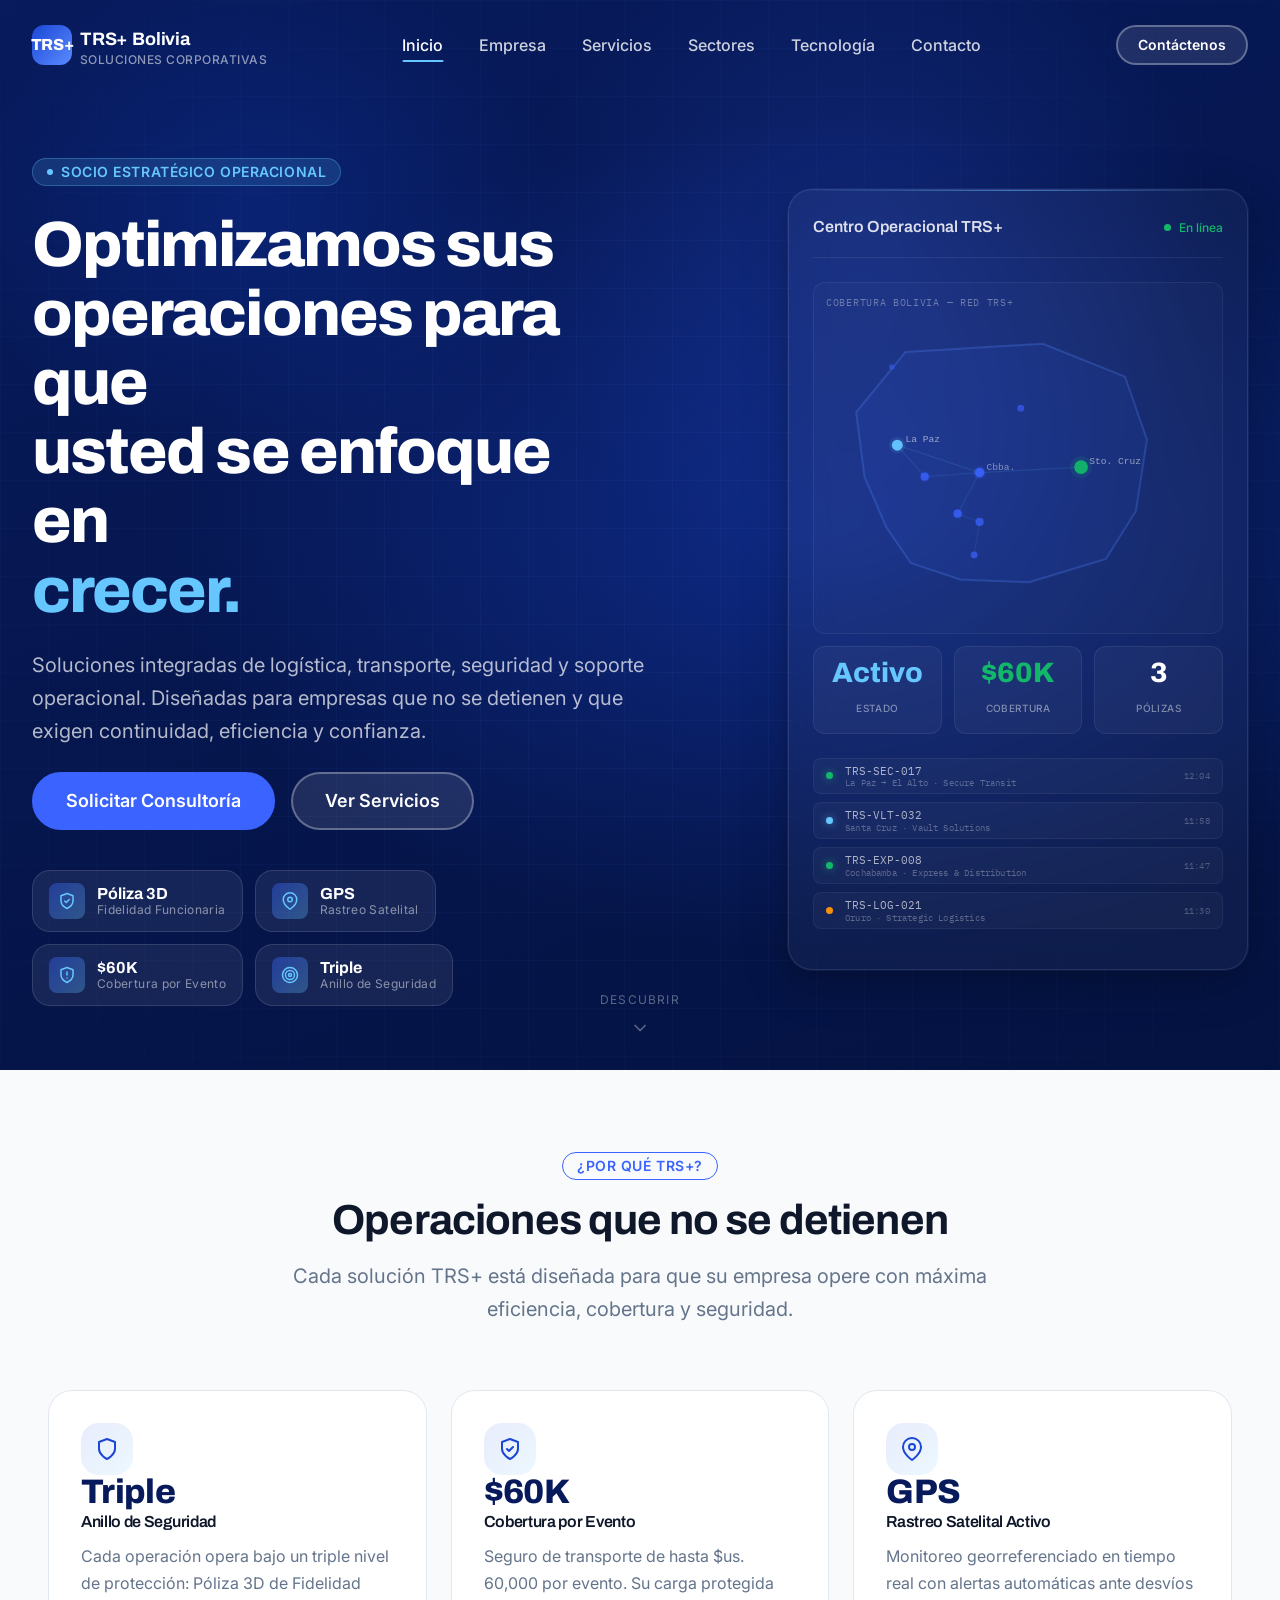
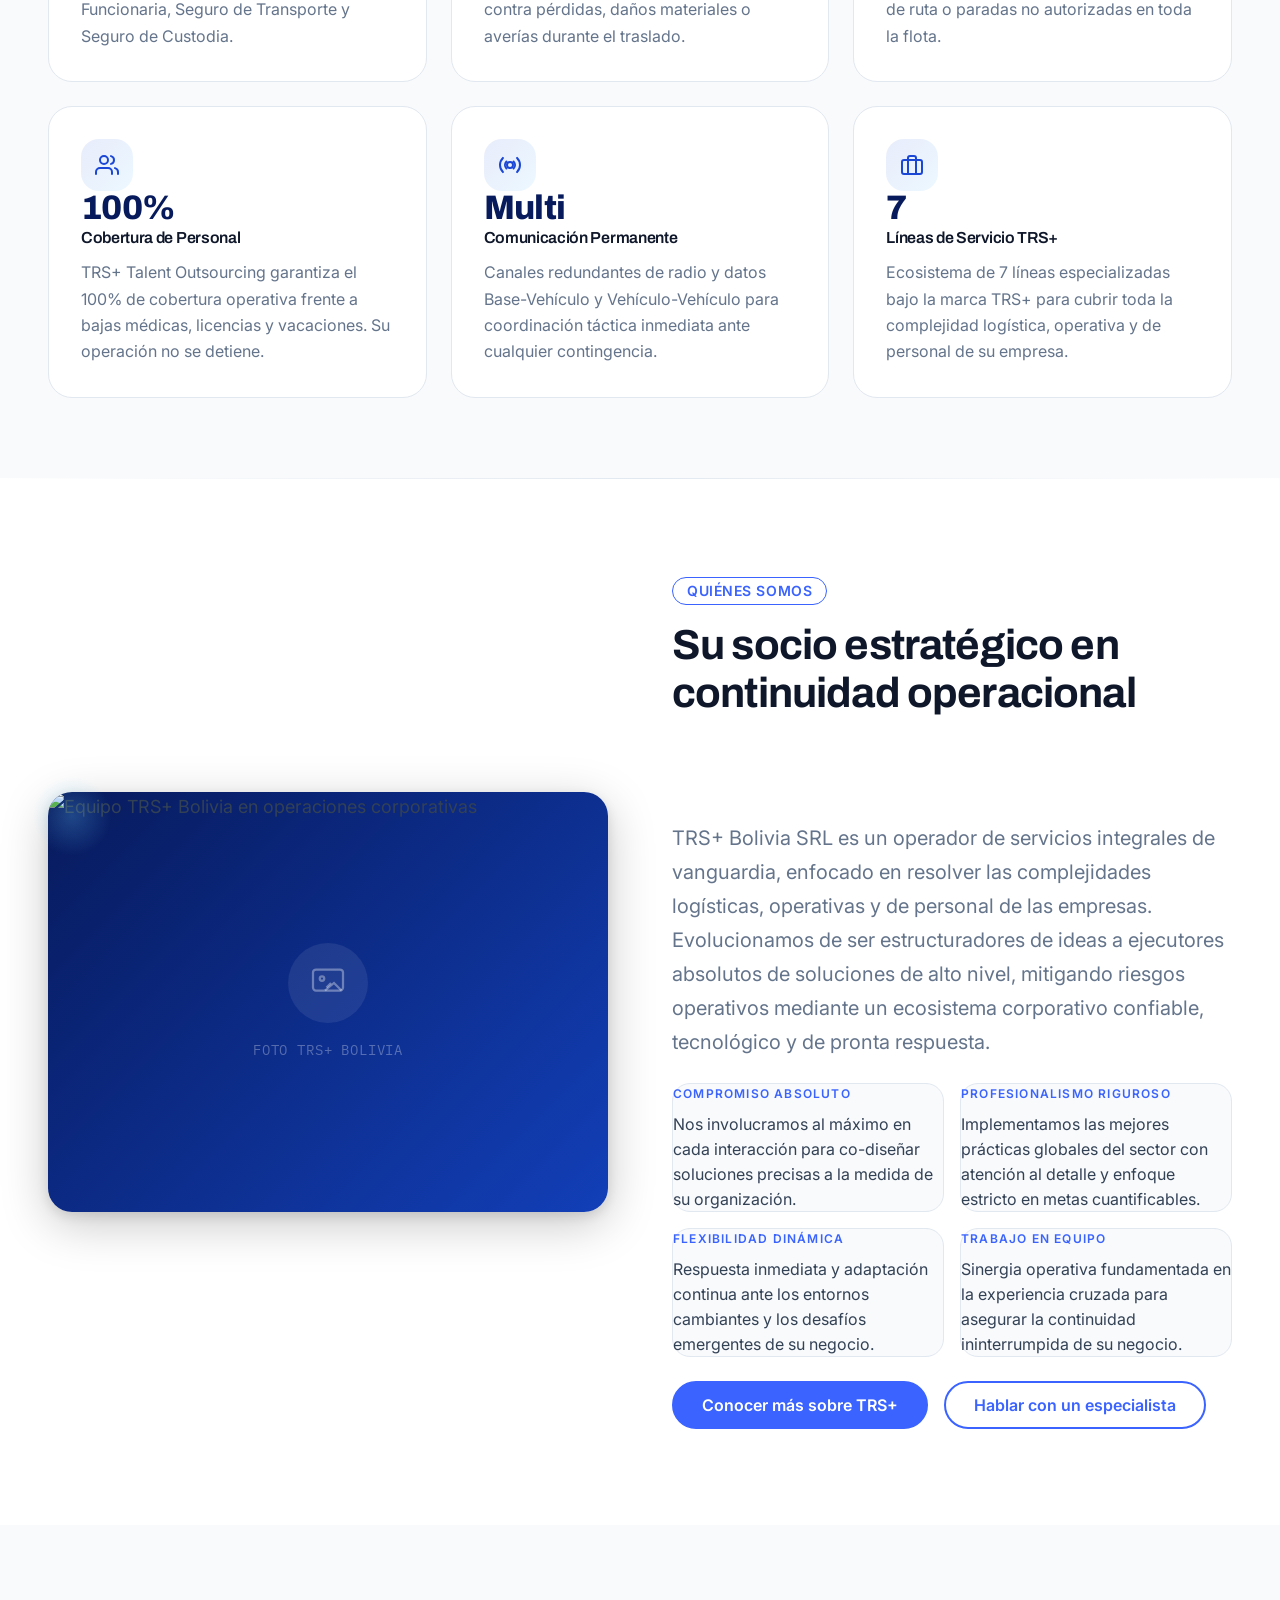
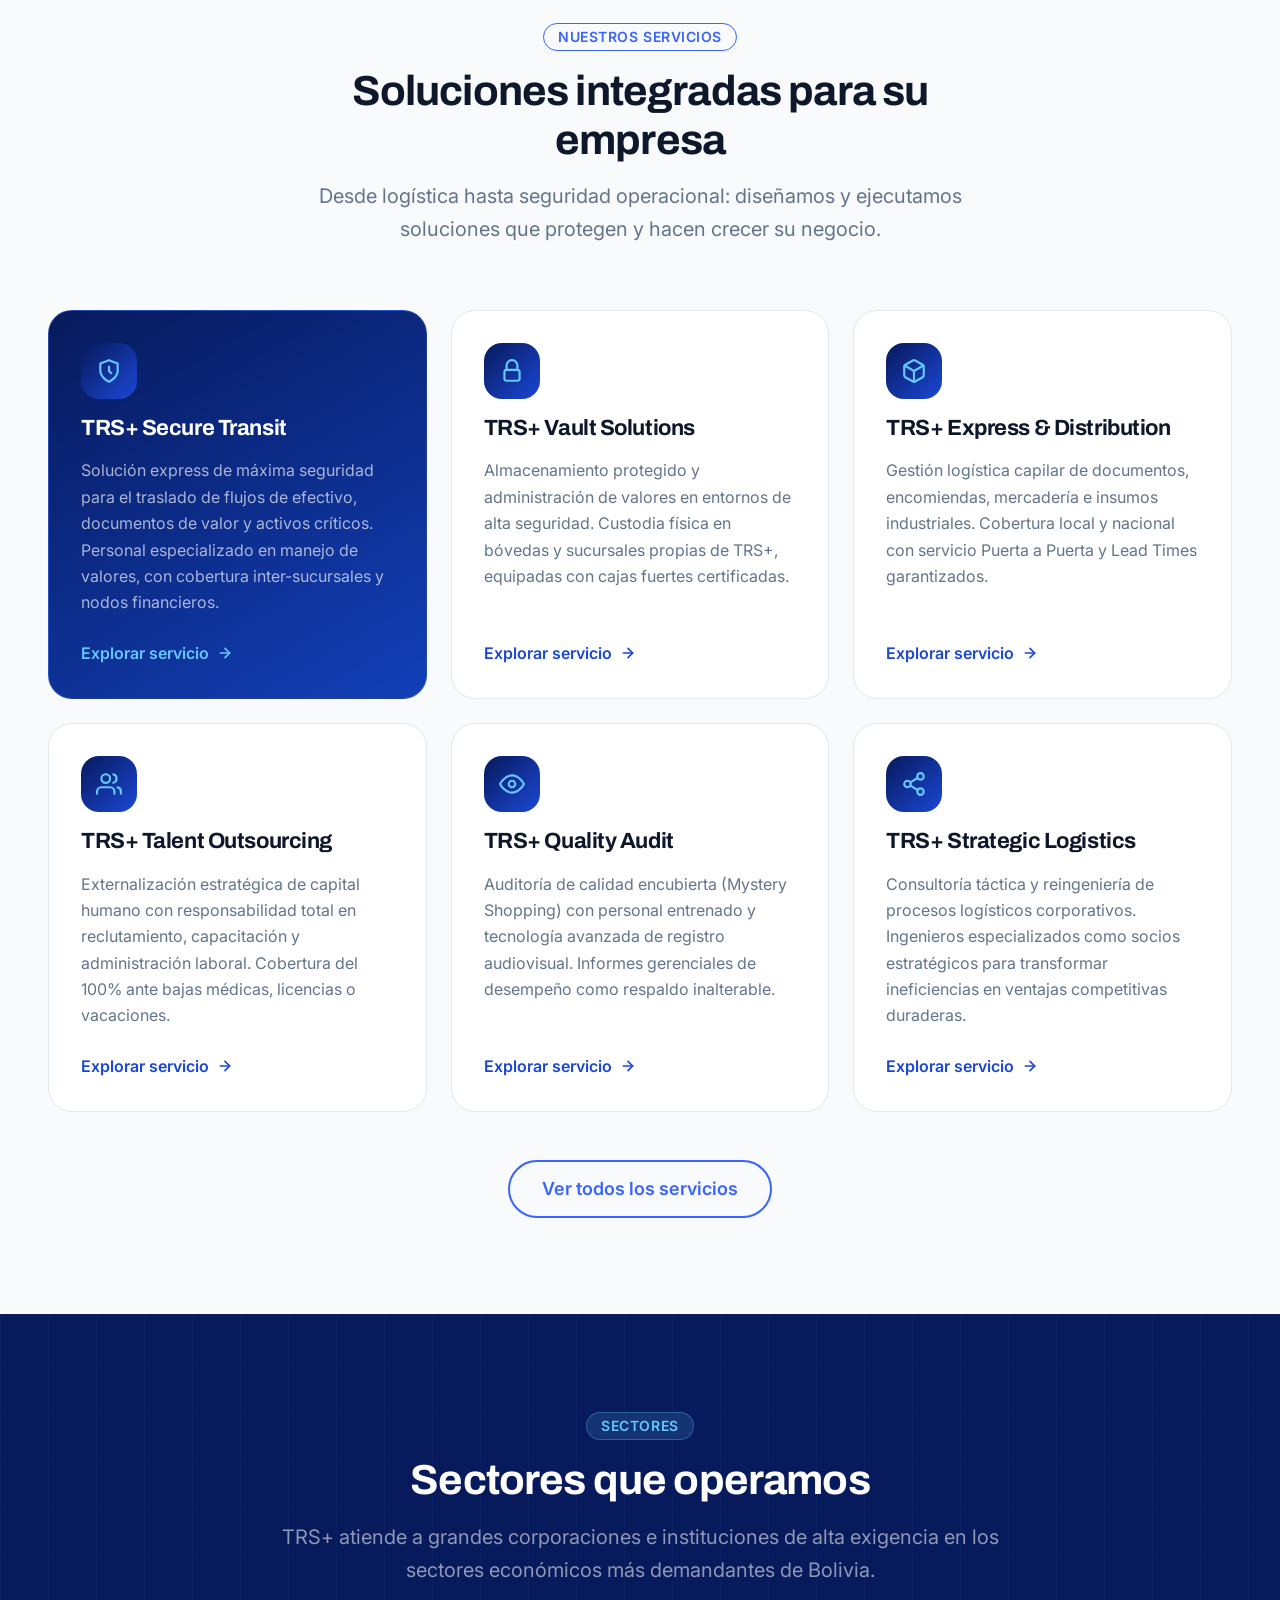
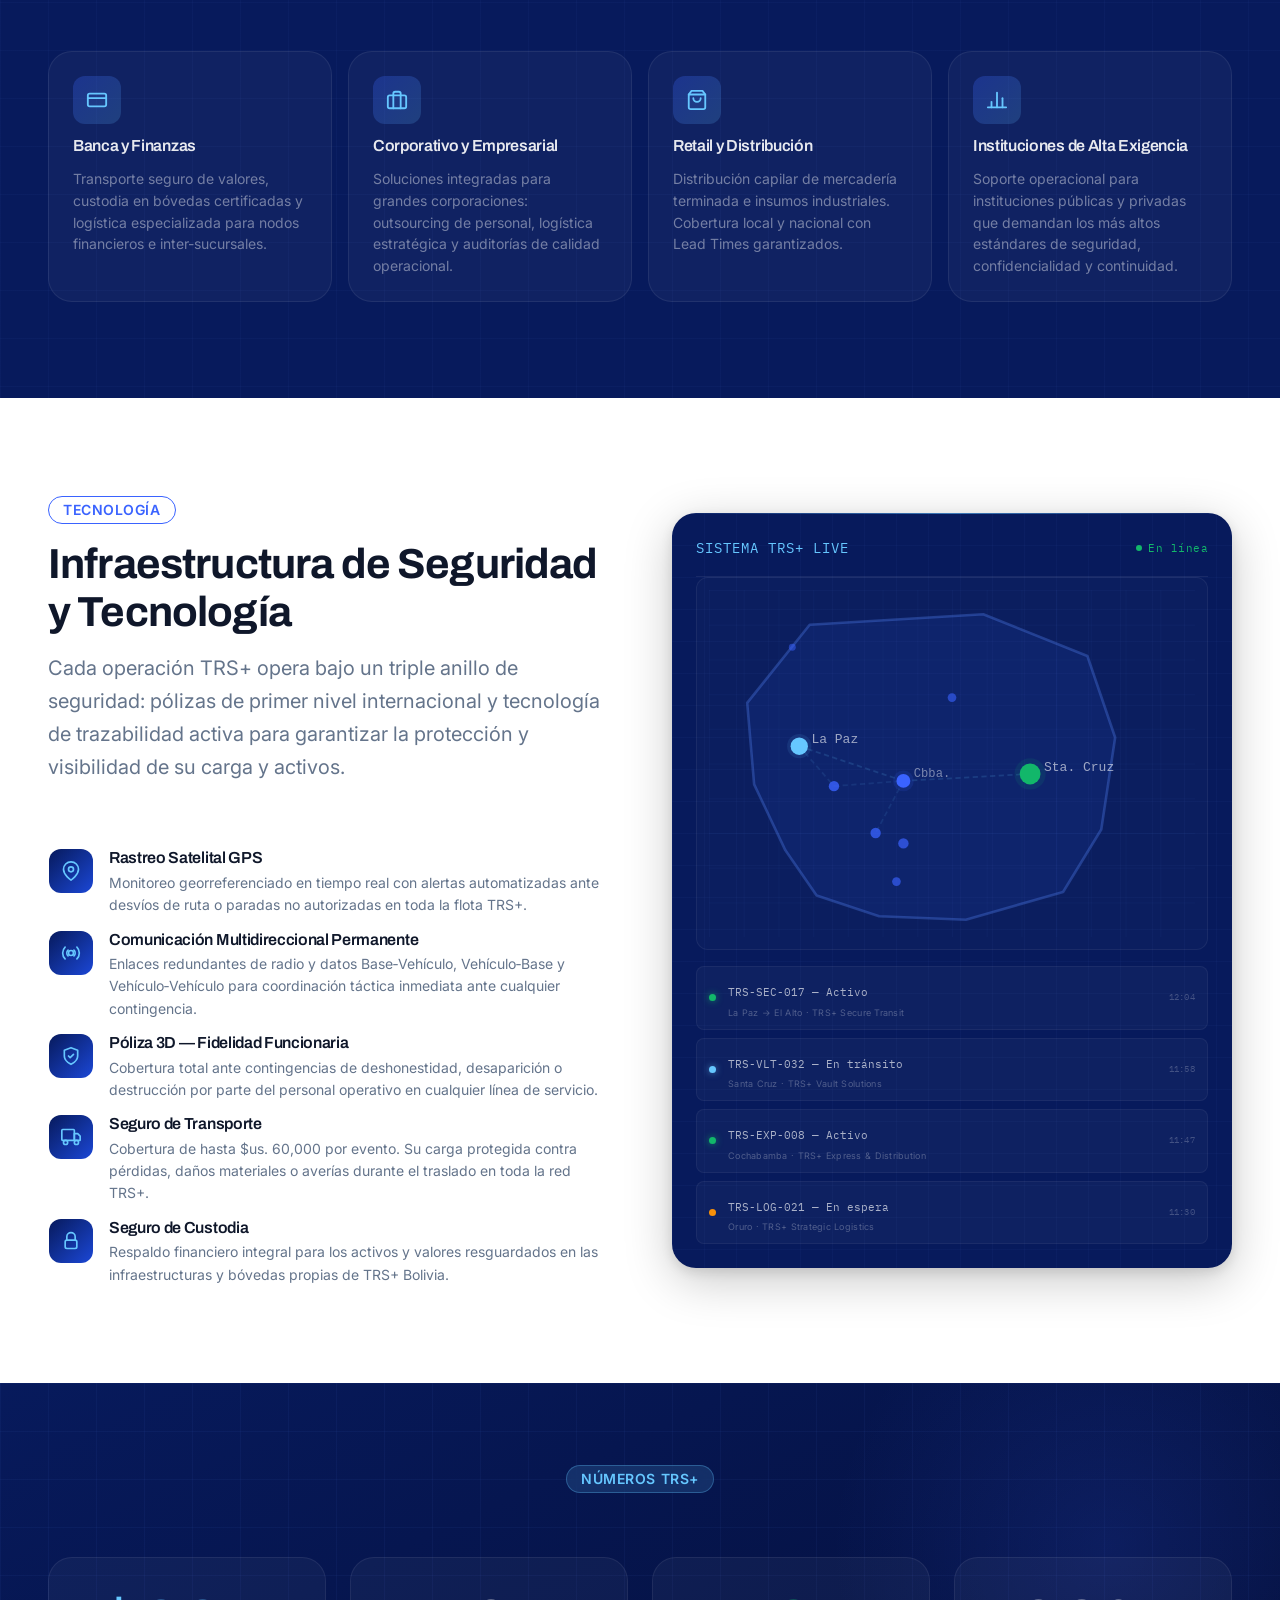
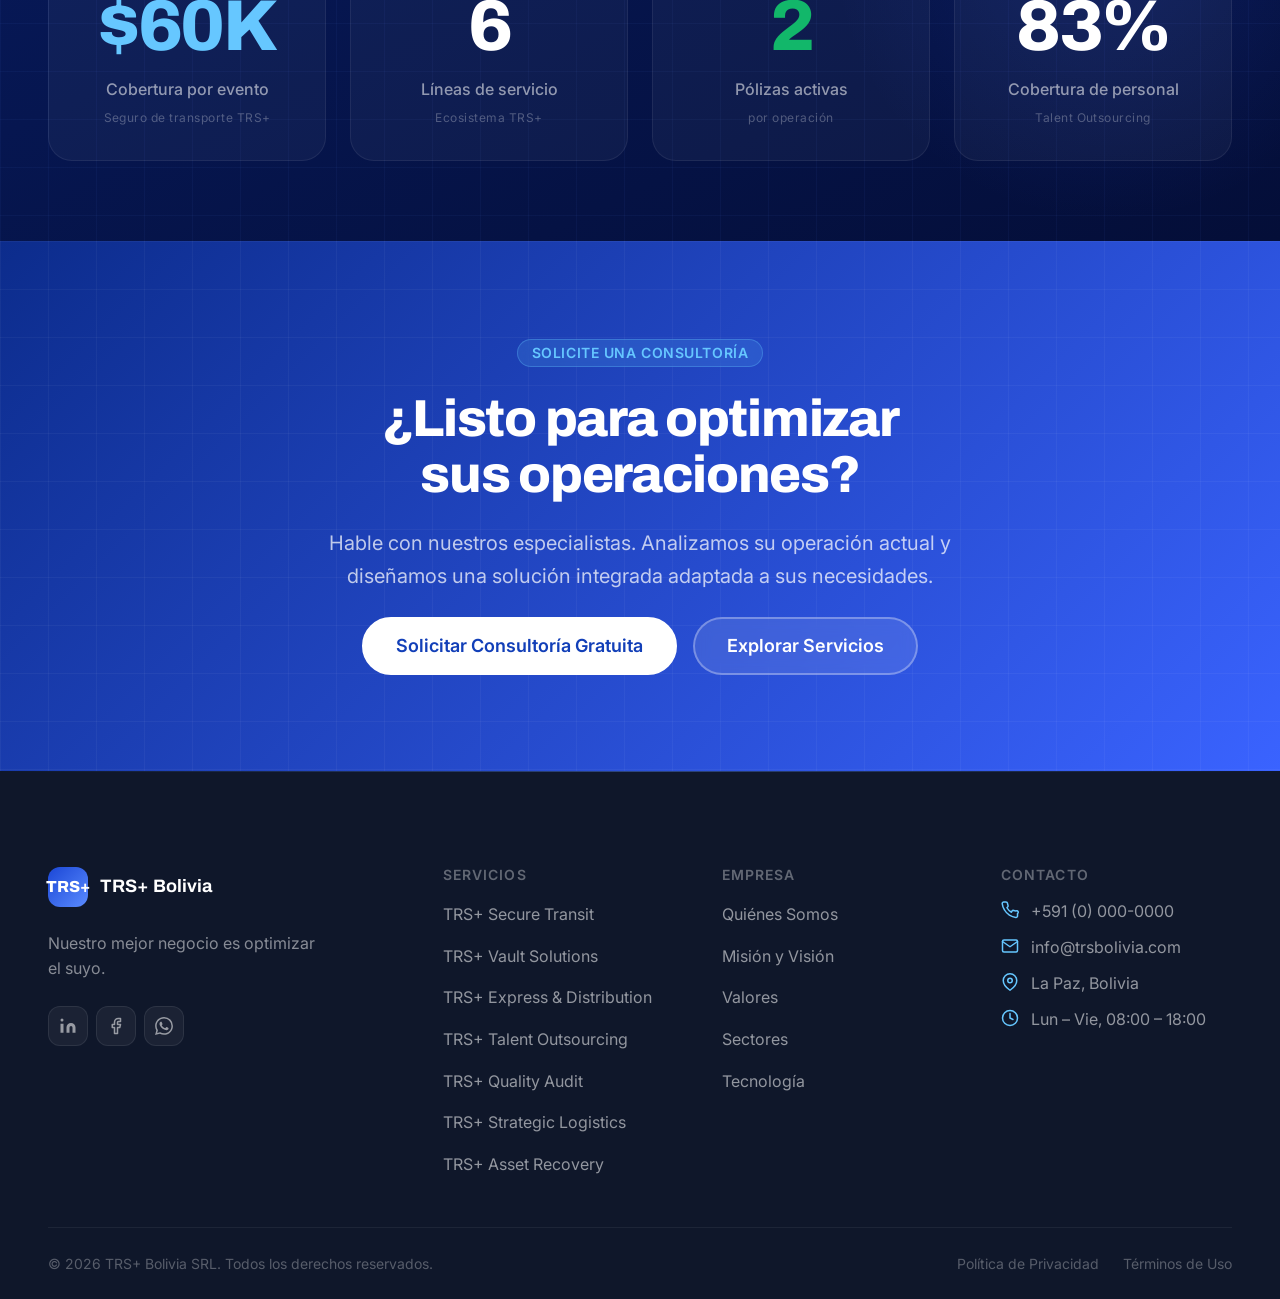
==== commit 6d24a585: "sprint2 correccion contenido" ====
--- a/index.html
+++ b/index.html
@@ -267,25 +267,23 @@
             </div>
 
             <!-- Trust Cards -->
-            <div class="hero__trust hero-anim-trust" role="list" aria-label="Indicadores de confianza">
+            <div class="hero__trust hero-anim-trust" role="list" aria-label="Garantías TRS+">
 
               <div class="trust-card float-slow float-delay-1" role="listitem">
                 <div class="trust-card__icon" aria-hidden="true">
-                  <!-- Clock icon -->
                   <svg viewBox="0 0 24 24" fill="none" stroke="currentColor" stroke-width="2" stroke-linecap="round" stroke-linejoin="round" aria-hidden="true">
-                    <circle cx="12" cy="12" r="10"/>
-                    <polyline points="12 6 12 12 16 14"/>
+                    <path d="M12 22s8-4 8-10V5l-8-3-8 3v7c0 6 8 10 8 10z"/>
+                    <path d="M9 12l2 2 4-4"/>
                   </svg>
                 </div>
                 <div class="trust-card__content">
-                  <span class="trust-card__value">24/7</span>
-                  <span class="trust-card__label">Disponible</span>
+                  <span class="trust-card__value">Póliza 3D</span>
+                  <span class="trust-card__label">Fidelidad Funcionaria</span>
                 </div>
               </div>
 
               <div class="trust-card float-slow float-delay-2" role="listitem">
                 <div class="trust-card__icon" aria-hidden="true">
-                  <!-- GPS/location icon -->
                   <svg viewBox="0 0 24 24" fill="none" stroke="currentColor" stroke-width="2" stroke-linecap="round" stroke-linejoin="round" aria-hidden="true">
                     <path d="M21 10c0 7-9 13-9 13s-9-6-9-13a9 9 0 0 1 18 0z"/>
                     <circle cx="12" cy="10" r="3"/>
@@ -293,35 +291,35 @@
                 </div>
                 <div class="trust-card__content">
                   <span class="trust-card__value">GPS</span>
-                  <span class="trust-card__label">Tiempo Real</span>
+                  <span class="trust-card__label">Rastreo Satelital</span>
                 </div>
               </div>
 
               <div class="trust-card float-slow float-delay-3" role="listitem">
                 <div class="trust-card__icon" aria-hidden="true">
-                  <!-- Shield icon -->
                   <svg viewBox="0 0 24 24" fill="none" stroke="currentColor" stroke-width="2" stroke-linecap="round" stroke-linejoin="round" aria-hidden="true">
                     <path d="M12 22s8-4 8-10V5l-8-3-8 3v7c0 6 8 10 8 10z"/>
+                    <line x1="12" y1="8" x2="12" y2="12"/>
+                    <line x1="12" y1="16" x2="12.01" y2="16"/>
                   </svg>
                 </div>
                 <div class="trust-card__content">
-                  <span class="trust-card__value">100%</span>
-                  <span class="trust-card__label">Asegurado</span>
+                  <span class="trust-card__value">$60K</span>
+                  <span class="trust-card__label">Cobertura por Evento</span>
                 </div>
               </div>
 
               <div class="trust-card float-slow float-delay-1" role="listitem">
                 <div class="trust-card__icon" aria-hidden="true">
-                  <!-- Map icon -->
                   <svg viewBox="0 0 24 24" fill="none" stroke="currentColor" stroke-width="2" stroke-linecap="round" stroke-linejoin="round" aria-hidden="true">
-                    <polygon points="3 6 9 3 15 6 21 3 21 18 15 21 9 18 3 21"/>
-                    <line x1="9" y1="3" x2="9" y2="18"/>
-                    <line x1="15" y1="6" x2="15" y2="21"/>
+                    <circle cx="12" cy="12" r="10"/>
+                    <circle cx="12" cy="12" r="6"/>
+                    <circle cx="12" cy="12" r="2"/>
                   </svg>
                 </div>
                 <div class="trust-card__content">
-                  <span class="trust-card__value">Nacional</span>
-                  <span class="trust-card__label">Cobertura</span>
+                  <span class="trust-card__value">Triple</span>
+                  <span class="trust-card__label">Anillo de Seguridad</span>
                 </div>
               </div>
 
@@ -899,11 +897,12 @@
                 <span class="badge badge--outline">Tecnología</span>
               </div>
               <h2 class="section-header__title" id="tech-title">
-                Tecnología al servicio de sus operaciones
+                Infraestructura de Seguridad y Tecnología
               </h2>
               <p class="section-header__description">
-                Plataformas y sistemas operacionales que dan visibilidad, control
-                y trazabilidad en tiempo real a todo su negocio.
+                Cada operación TRS+ opera bajo un triple anillo de seguridad:
+                pólizas de primer nivel internacional y tecnología de trazabilidad activa
+                para garantizar la protección y visibilidad de su carga y activos.
               </p>
             </header>
 
@@ -917,8 +916,37 @@
                   </svg>
                 </div>
                 <div class="tech-feature__body">
-                  <h3 class="tech-feature__title">Rastreo GPS en Tiempo Real</h3>
-                  <p class="tech-feature__desc">Localización continua de flotas y activos con actualizaciones cada 30 segundos desde cualquier dispositivo.</p>
+                  <h3 class="tech-feature__title">Rastreo Satelital GPS</h3>
+                  <p class="tech-feature__desc">Monitoreo georreferenciado en tiempo real con alertas automatizadas ante desvíos de ruta o paradas no autorizadas en toda la flota TRS+.</p>
+                </div>
+              </div>
+
+              <div class="tech-feature">
+                <div class="tech-feature__icon">
+                  <svg viewBox="0 0 24 24" fill="none" stroke="currentColor" stroke-width="2" stroke-linecap="round" stroke-linejoin="round" aria-hidden="true">
+                    <circle cx="12" cy="12" r="3"/>
+                    <path d="M19.07 4.93a10 10 0 0 1 0 14.14"/>
+                    <path d="M4.93 4.93a10 10 0 0 0 0 14.14"/>
+                    <path d="M15.54 8.46a5 5 0 0 1 0 7.07"/>
+                    <path d="M8.46 8.46a5 5 0 0 0 0 7.07"/>
+                  </svg>
+                </div>
+                <div class="tech-feature__body">
+                  <h3 class="tech-feature__title">Comunicación Multidireccional Permanente</h3>
+                  <p class="tech-feature__desc">Enlaces redundantes de radio y datos Base‑Vehículo, Vehículo‑Base y Vehículo‑Vehículo para coordinación táctica inmediata ante cualquier contingencia.</p>
+                </div>
+              </div>
+
+              <div class="tech-feature">
+                <div class="tech-feature__icon">
+                  <svg viewBox="0 0 24 24" fill="none" stroke="currentColor" stroke-width="2" stroke-linecap="round" stroke-linejoin="round" aria-hidden="true">
+                    <path d="M12 22s8-4 8-10V5l-8-3-8 3v7c0 6 8 10 8 10z"/>
+                    <path d="M9 12l2 2 4-4"/>
+                  </svg>
+                </div>
+                <div class="tech-feature__body">
+                  <h3 class="tech-feature__title">Póliza 3D — Fidelidad Funcionaria</h3>
+                  <p class="tech-feature__desc">Cobertura total ante contingencias de deshonestidad, desaparición o destrucción por parte del personal operativo en cualquier línea de servicio.</p>
                 </div>
               </div>
 
@@ -932,48 +960,21 @@
                   </svg>
                 </div>
                 <div class="tech-feature__body">
-                  <h3 class="tech-feature__title">Gestión de Flota</h3>
-                  <p class="tech-feature__desc">Control integral: mantenimiento preventivo, consumo de combustible, documentación y optimización de rutas.</p>
+                  <h3 class="tech-feature__title">Seguro de Transporte</h3>
+                  <p class="tech-feature__desc">Cobertura de hasta $us. 60,000 por evento. Su carga protegida contra pérdidas, daños materiales o averías durante el traslado en toda la red TRS+.</p>
                 </div>
               </div>
 
               <div class="tech-feature">
                 <div class="tech-feature__icon">
                   <svg viewBox="0 0 24 24" fill="none" stroke="currentColor" stroke-width="2" stroke-linecap="round" stroke-linejoin="round" aria-hidden="true">
-                    <rect x="2" y="3" width="20" height="14" rx="2" ry="2"/>
-                    <line x1="8" y1="21" x2="16" y2="21"/>
-                    <line x1="12" y1="17" x2="12" y2="21"/>
+                    <rect x="5" y="11" width="14" height="10" rx="2" ry="2"/>
+                    <path d="M7 11V7a5 5 0 0 1 10 0v4"/>
                   </svg>
                 </div>
                 <div class="tech-feature__body">
-                  <h3 class="tech-feature__title">Centro de Monitoreo 24/7</h3>
-                  <p class="tech-feature__desc">Sala de control operacional con operadores especializados monitoreando cada evento en tiempo real.</p>
-                </div>
-              </div>
-
-              <div class="tech-feature">
-                <div class="tech-feature__icon">
-                  <svg viewBox="0 0 24 24" fill="none" stroke="currentColor" stroke-width="2" stroke-linecap="round" stroke-linejoin="round" aria-hidden="true">
-                    <line x1="18" y1="20" x2="18" y2="10"/>
-                    <line x1="12" y1="20" x2="12" y2="4"/>
-                    <line x1="6" y1="20" x2="6" y2="14"/>
-                  </svg>
-                </div>
-                <div class="tech-feature__body">
-                  <h3 class="tech-feature__title">Reportes y Analytics</h3>
-                  <p class="tech-feature__desc">Paneles de control con KPIs operacionales, reportes automáticos y métricas de desempeño personalizables.</p>
-                </div>
-              </div>
-
-              <div class="tech-feature">
-                <div class="tech-feature__icon">
-                  <svg viewBox="0 0 24 24" fill="none" stroke="currentColor" stroke-width="2" stroke-linecap="round" stroke-linejoin="round" aria-hidden="true">
-                    <polyline points="22 12 18 12 15 21 9 3 6 12 2 12"/>
-                  </svg>
-                </div>
-                <div class="tech-feature__body">
-                  <h3 class="tech-feature__title">Trazabilidad Completa</h3>
-                  <p class="tech-feature__desc">Registro inmutable de cada evento operacional: origen, destino, tiempos, responsables y condiciones de entrega.</p>
+                  <h3 class="tech-feature__title">Seguro de Custodia</h3>
+                  <p class="tech-feature__desc">Respaldo financiero integral para los activos y valores resguardados en las infraestructuras y bóvedas propias de TRS+ Bolivia.</p>
                 </div>
               </div>
 
@@ -1183,8 +1184,7 @@
           </a>
 
           <p class="footer__tagline">
-            Su mejor negocio es optimizar el suyo. Somos su socio estratégico
-            en continuidad operacional.
+            Nuestro mejor negocio es optimizar el suyo.
           </p>
 
           <!-- Social Links -->
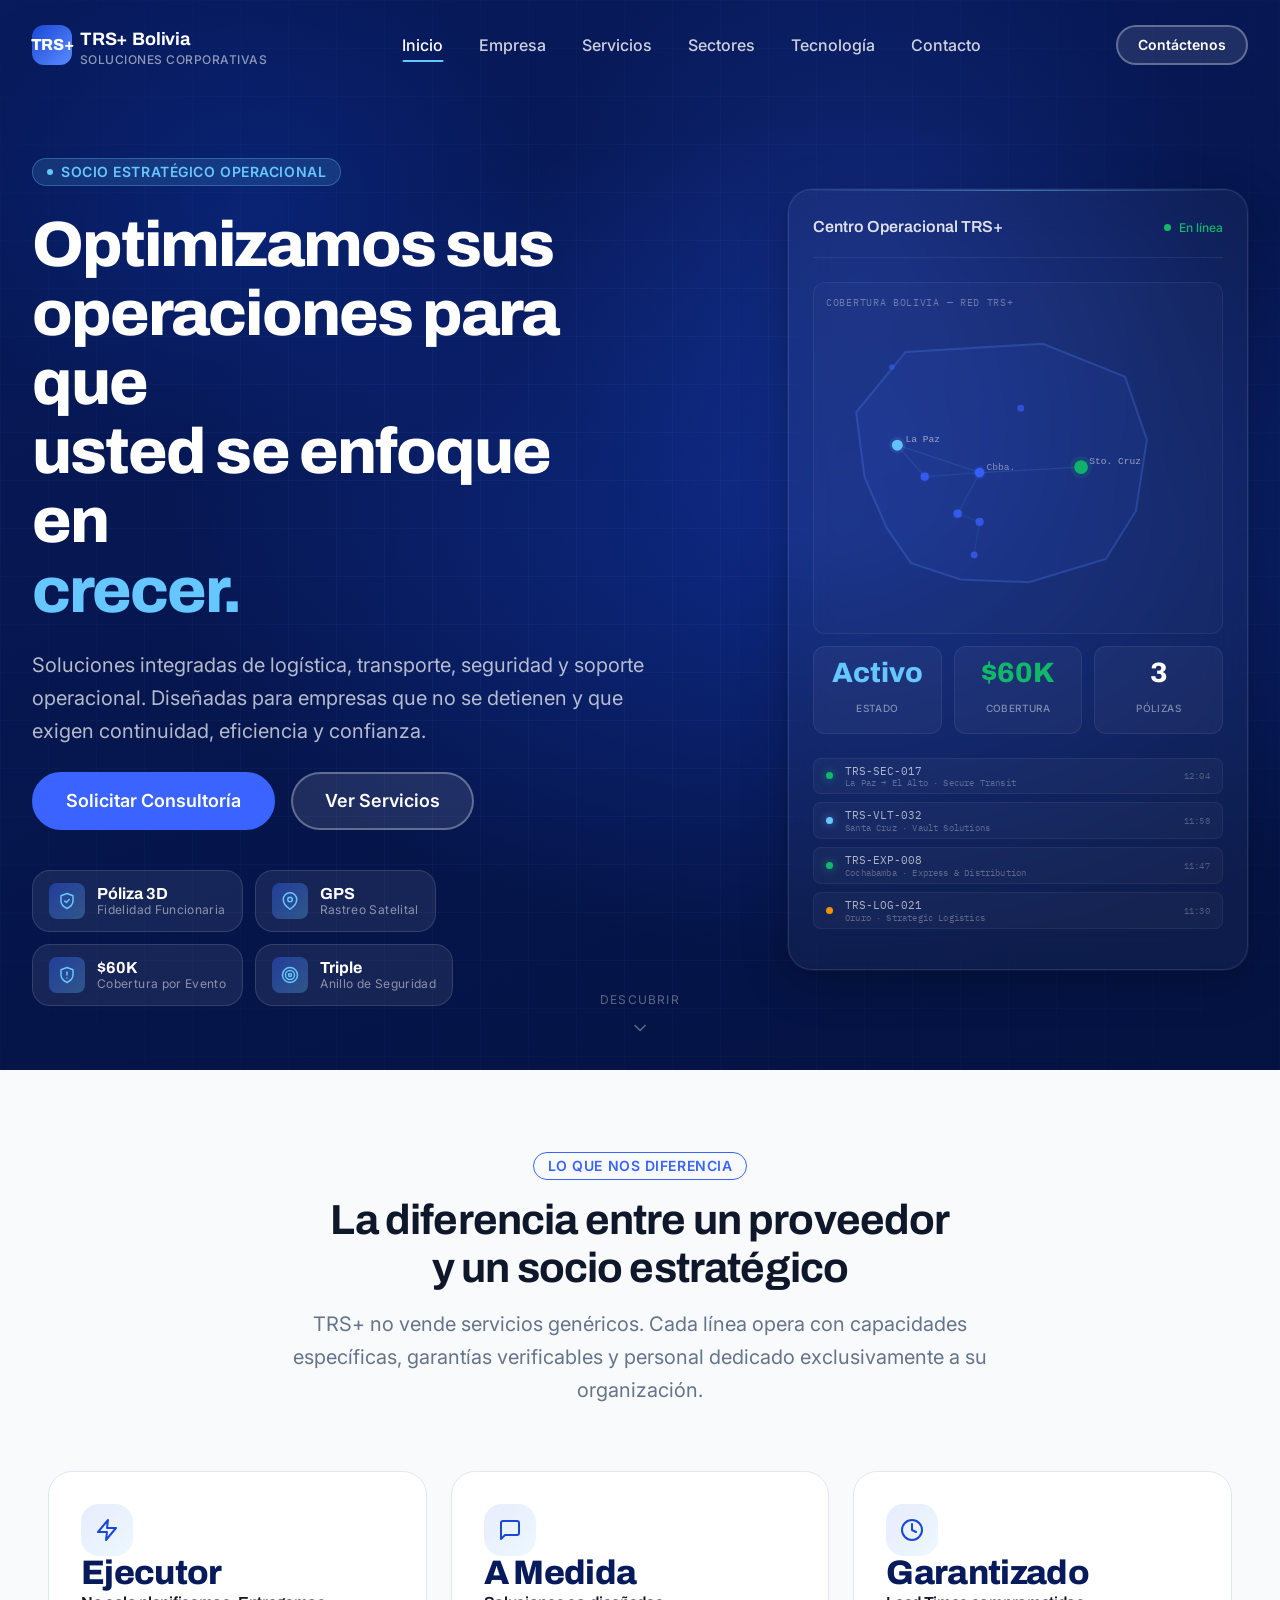
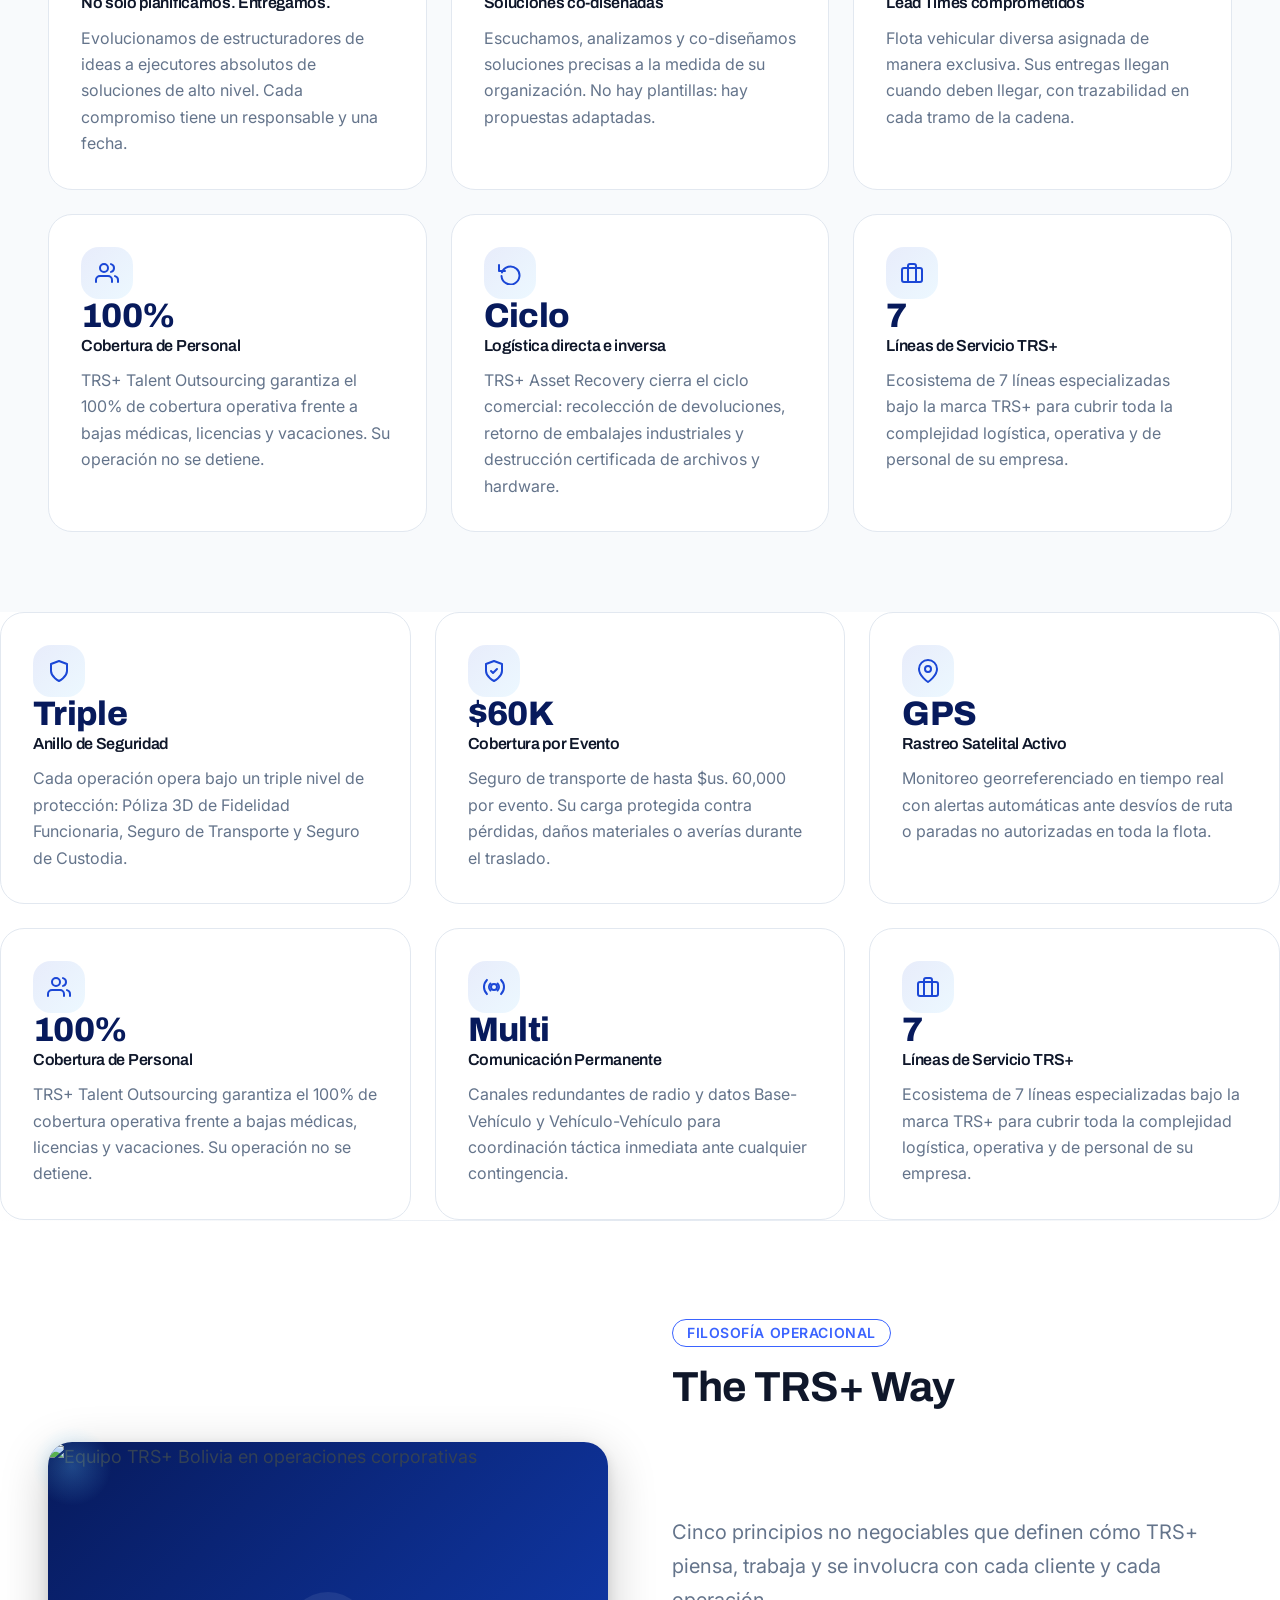
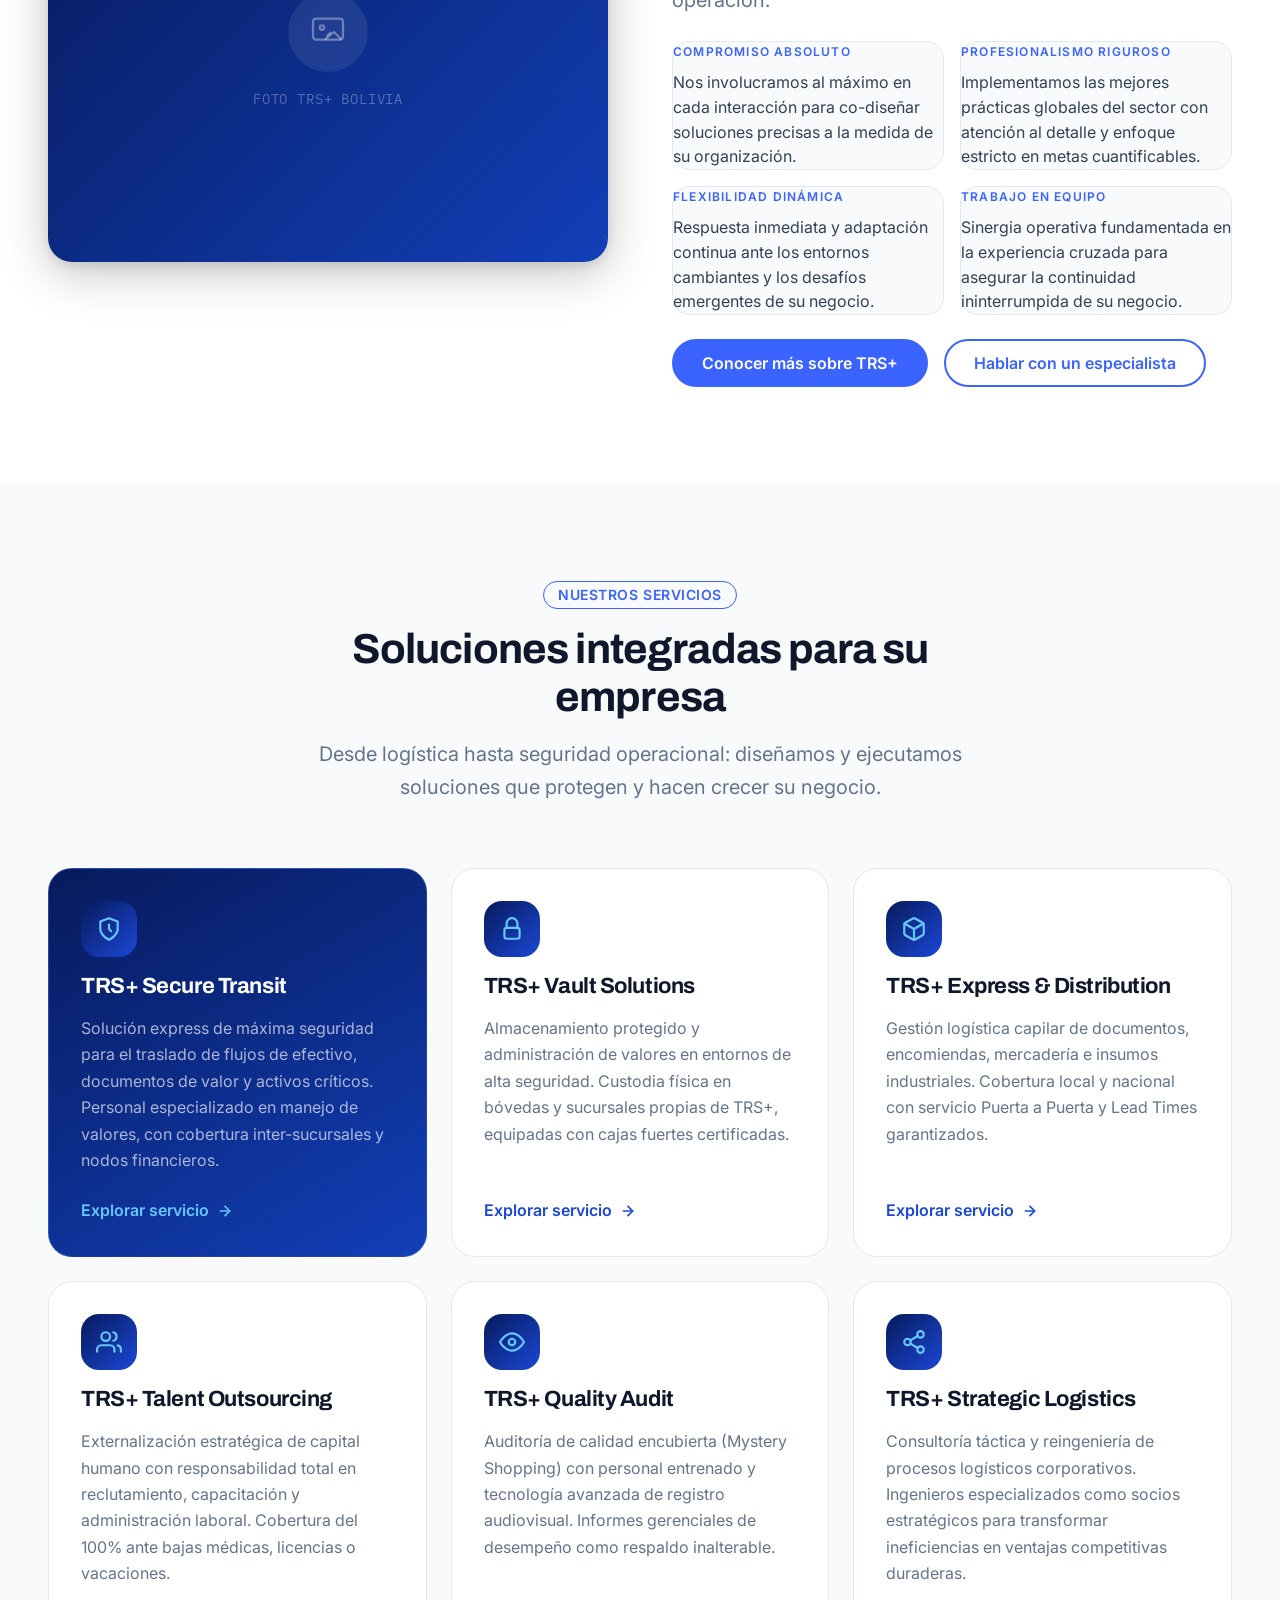
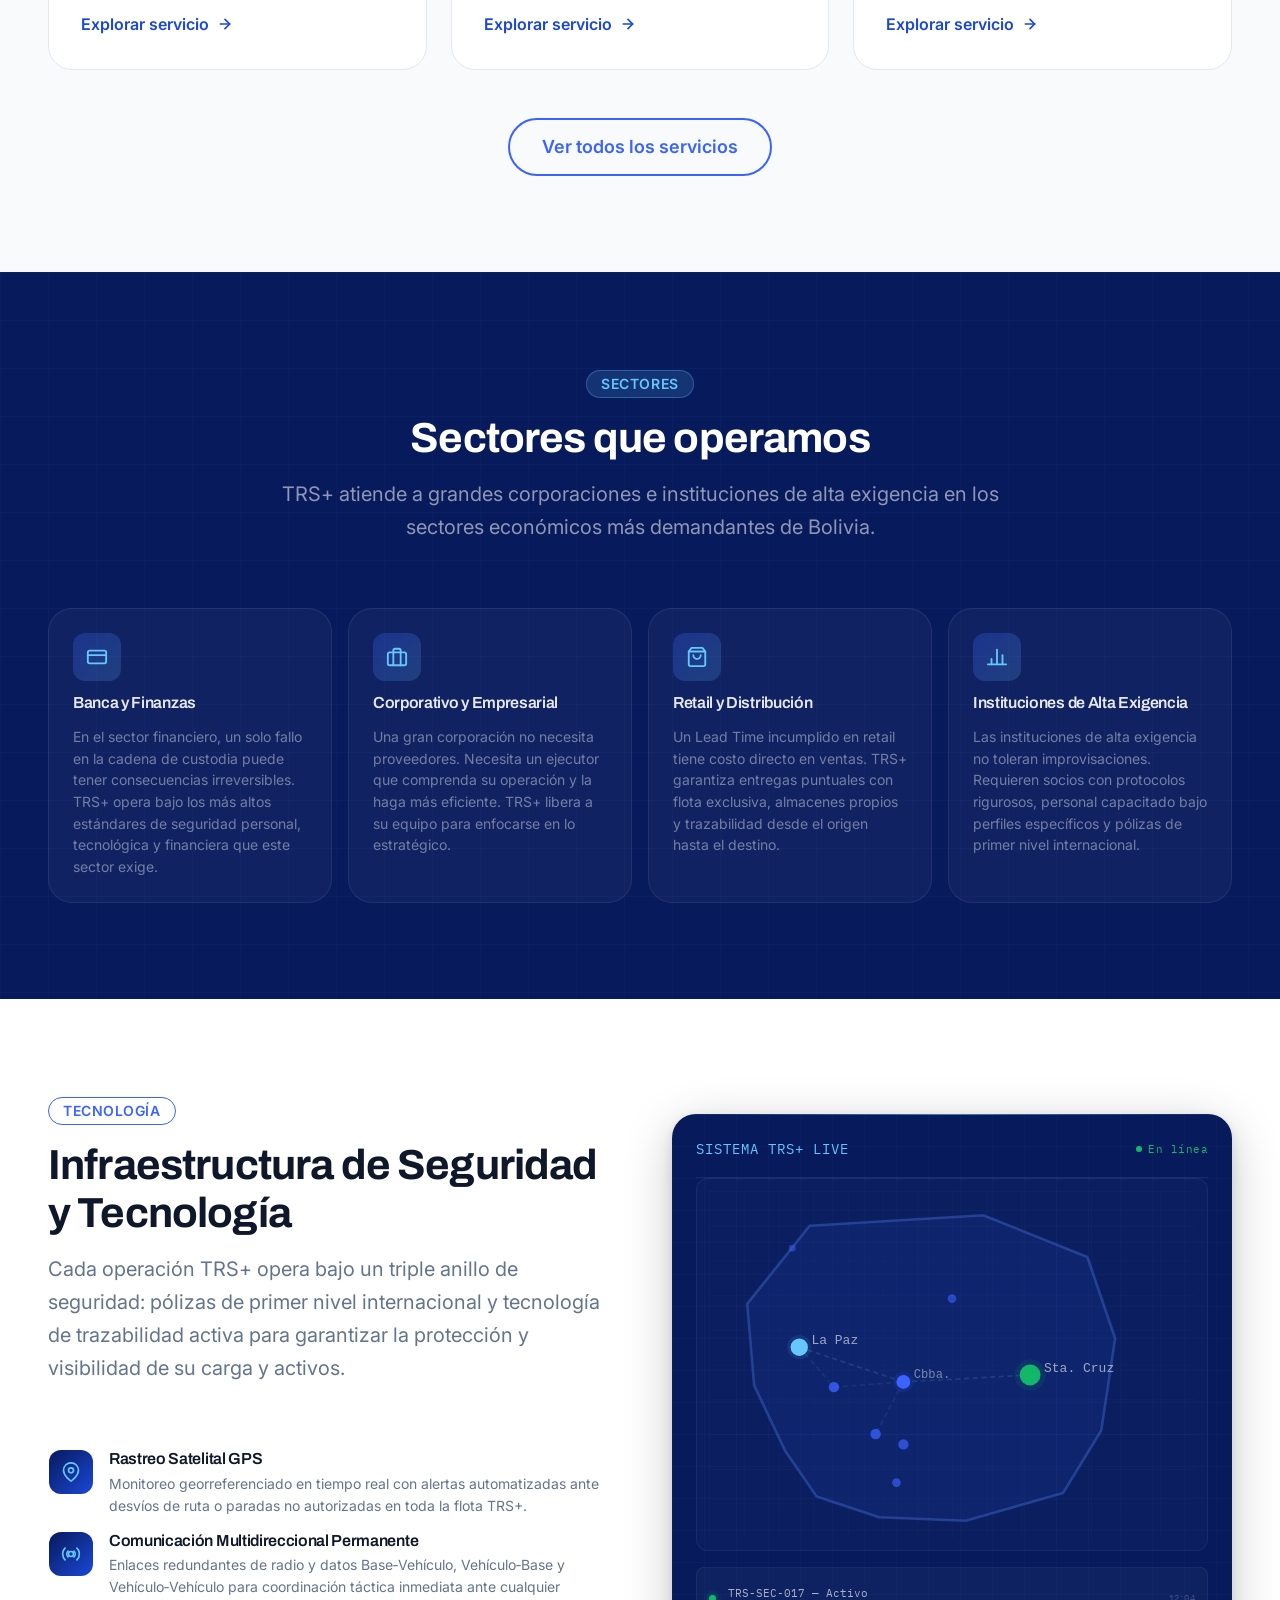
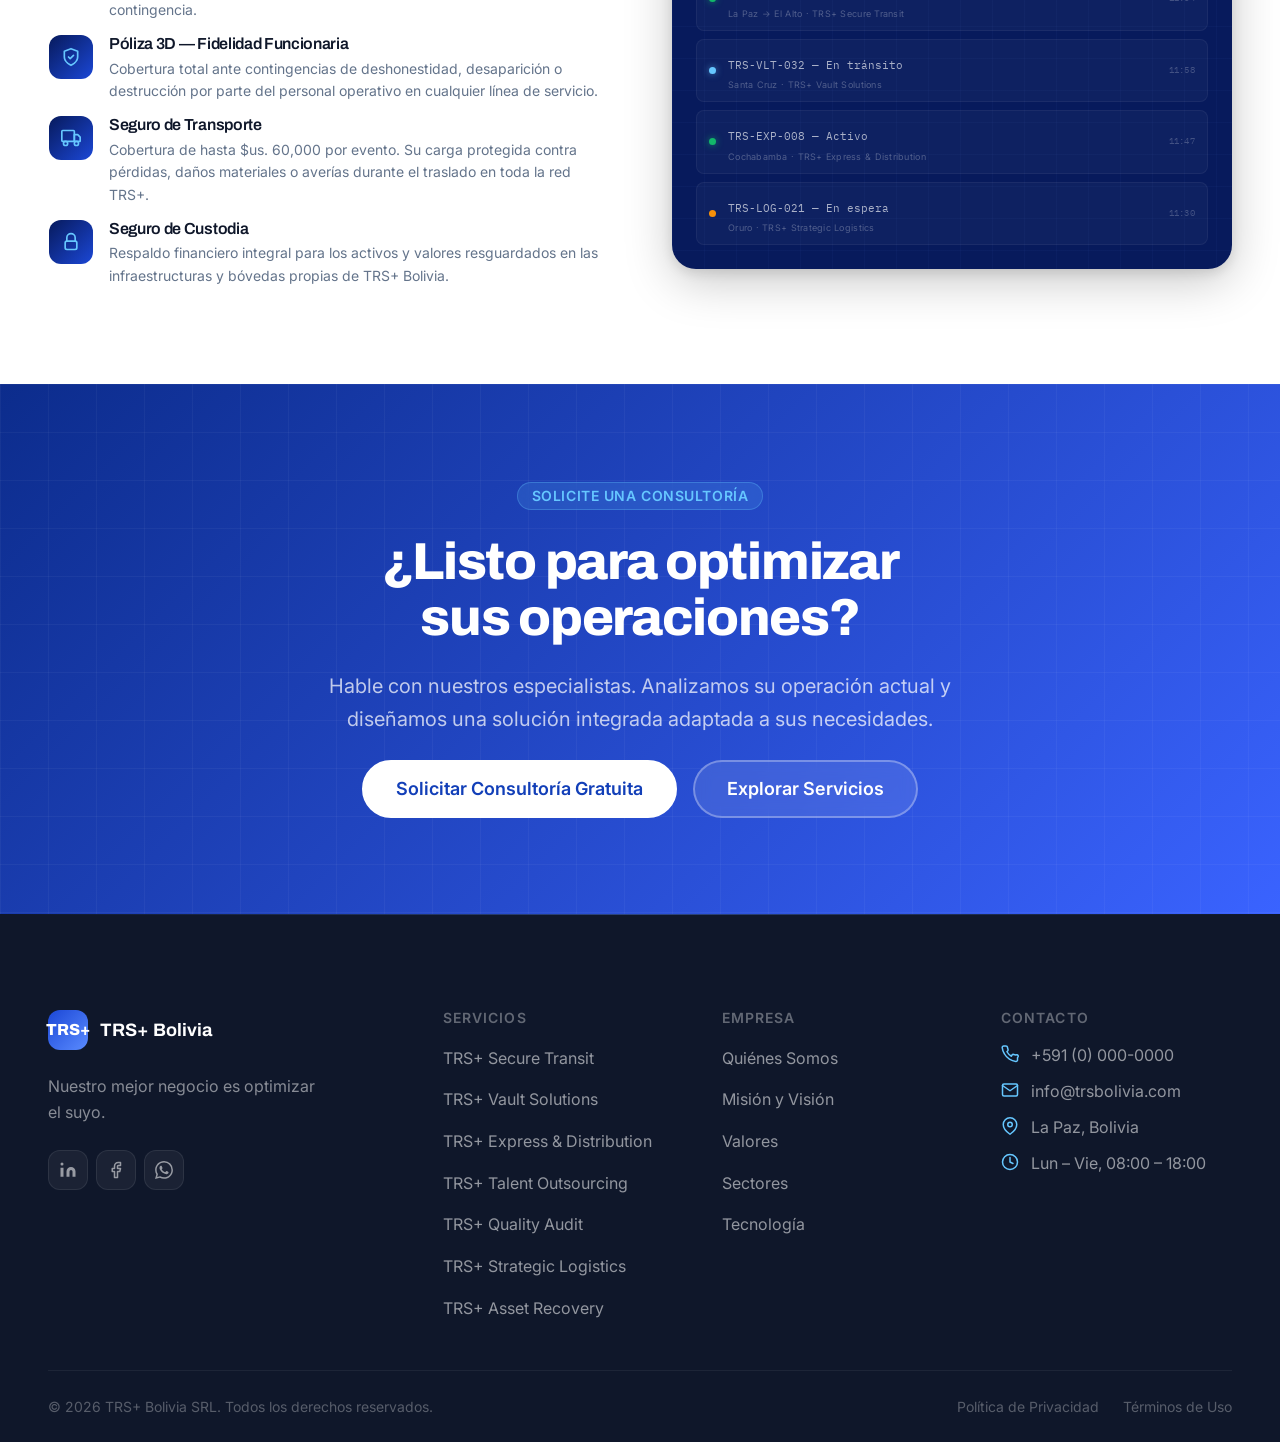
==== commit 518d6dee: "feat(sprint3): add inner pages, content audit, responsive components - Add empresa.html — company pr" ====
--- a/index.html
+++ b/index.html
@@ -470,16 +470,96 @@
 
         <header class="section-header section-header--center reveal">
           <div class="section-header__badge">
-            <span class="badge badge--outline">¿Por qué TRS+?</span>
+            <span class="badge badge--outline">Lo que nos diferencia</span>
           </div>
           <h2 class="section-header__title" id="trust-title">
-            Operaciones que no se detienen
+            La diferencia entre un proveedor<br />y un socio estratégico
           </h2>
           <p class="section-header__description">
-            Cada solución TRS+ está diseñada para que su empresa opere con
-            máxima eficiencia, cobertura y seguridad.
+            TRS+ no vende servicios genéricos. Cada línea opera con capacidades
+            específicas, garantías verificables y personal dedicado exclusivamente
+            a su organización.
           </p>
         </header>
+
+        <div class="feature-grid reveal-stagger">
+
+          <article class="feature-card">
+            <div class="feature-card__icon-wrap">
+              <svg viewBox="0 0 24 24" fill="none" stroke="currentColor" stroke-width="2" stroke-linecap="round" stroke-linejoin="round" aria-hidden="true">
+                <path d="M13 2L3 14h9l-1 8 10-12h-9l1-8z"/>
+              </svg>
+            </div>
+            <div class="feature-card__value">Ejecutor</div>
+            <h3 class="feature-card__title">No solo planificamos. Entregamos.</h3>
+            <p class="feature-card__description">Evolucionamos de estructuradores de ideas a ejecutores absolutos de soluciones de alto nivel. Cada compromiso tiene un responsable y una fecha.</p>
+          </article>
+
+          <article class="feature-card">
+            <div class="feature-card__icon-wrap">
+              <svg viewBox="0 0 24 24" fill="none" stroke="currentColor" stroke-width="2" stroke-linecap="round" stroke-linejoin="round" aria-hidden="true">
+                <path d="M21 15a2 2 0 0 1-2 2H7l-4 4V5a2 2 0 0 1 2-2h14a2 2 0 0 1 2 2z"/>
+              </svg>
+            </div>
+            <div class="feature-card__value">A Medida</div>
+            <h3 class="feature-card__title">Soluciones co-diseñadas</h3>
+            <p class="feature-card__description">Escuchamos, analizamos y co-diseñamos soluciones precisas a la medida de su organización. No hay plantillas: hay propuestas adaptadas.</p>
+          </article>
+
+          <article class="feature-card">
+            <div class="feature-card__icon-wrap">
+              <svg viewBox="0 0 24 24" fill="none" stroke="currentColor" stroke-width="2" stroke-linecap="round" stroke-linejoin="round" aria-hidden="true">
+                <circle cx="12" cy="12" r="10"/>
+                <path d="M12 6v6l4 2"/>
+              </svg>
+            </div>
+            <div class="feature-card__value">Garantizado</div>
+            <h3 class="feature-card__title">Lead Times comprometidos</h3>
+            <p class="feature-card__description">Flota vehicular diversa asignada de manera exclusiva. Sus entregas llegan cuando deben llegar, con trazabilidad en cada tramo de la cadena.</p>
+          </article>
+
+          <article class="feature-card">
+            <div class="feature-card__icon-wrap">
+              <svg viewBox="0 0 24 24" fill="none" stroke="currentColor" stroke-width="2" stroke-linecap="round" stroke-linejoin="round" aria-hidden="true">
+                <path d="M17 21v-2a4 4 0 0 0-4-4H5a4 4 0 0 0-4 4v2"/>
+                <circle cx="9" cy="7" r="4"/>
+                <path d="M23 21v-2a4 4 0 0 0-3-3.87"/>
+                <path d="M16 3.13a4 4 0 0 1 0 7.75"/>
+              </svg>
+            </div>
+            <div class="feature-card__value">100%</div>
+            <h3 class="feature-card__title">Cobertura de Personal</h3>
+            <p class="feature-card__description">TRS+ Talent Outsourcing garantiza el 100% de cobertura operativa frente a bajas médicas, licencias y vacaciones. Su operación no se detiene.</p>
+          </article>
+
+          <article class="feature-card">
+            <div class="feature-card__icon-wrap">
+              <svg viewBox="0 0 24 24" fill="none" stroke="currentColor" stroke-width="2" stroke-linecap="round" stroke-linejoin="round" aria-hidden="true">
+                <polyline points="1 4 1 10 7 10"/>
+                <path d="M3.51 15a9 9 0 1 0 .49-3.51"/>
+              </svg>
+            </div>
+            <div class="feature-card__value">Ciclo</div>
+            <h3 class="feature-card__title">Logística directa e inversa</h3>
+            <p class="feature-card__description">TRS+ Asset Recovery cierra el ciclo comercial: recolección de devoluciones, retorno de embalajes industriales y destrucción certificada de archivos y hardware.</p>
+          </article>
+
+          <article class="feature-card">
+            <div class="feature-card__icon-wrap">
+              <svg viewBox="0 0 24 24" fill="none" stroke="currentColor" stroke-width="2" stroke-linecap="round" stroke-linejoin="round" aria-hidden="true">
+                <rect x="2" y="7" width="20" height="14" rx="2" ry="2"/>
+                <path d="M16 21V5a2 2 0 0 0-2-2h-4a2 2 0 0 0-2 2v16"/>
+              </svg>
+            </div>
+            <div class="feature-card__value">7</div>
+            <h3 class="feature-card__title">Líneas de Servicio TRS+</h3>
+            <p class="feature-card__description">Ecosistema de 7 líneas especializadas bajo la marca TRS+ para cubrir toda la complejidad logística, operativa y de personal de su empresa.</p>
+          </article>
+
+        </div>
+
+      </div>
+    </section>
 
         <div class="feature-grid reveal-stagger">
 
@@ -608,19 +688,16 @@
 
             <header class="section-header">
               <div class="section-header__badge">
-                <span class="badge badge--outline">Quiénes Somos</span>
+                <span class="badge badge--outline">Filosofía Operacional</span>
               </div>
               <h2 class="section-header__title" id="about-title">
-                Su socio estratégico en continuidad operacional
+                The TRS+ Way
               </h2>
             </header>
 
             <p class="about__lead">
-              TRS+ Bolivia SRL es un operador de servicios integrales de vanguardia,
-              enfocado en resolver las complejidades logísticas, operativas y de personal
-              de las empresas. Evolucionamos de ser estructuradores de ideas a ejecutores
-              absolutos de soluciones de alto nivel, mitigando riesgos operativos mediante
-              un ecosistema corporativo confiable, tecnológico y de pronta respuesta.
+              Cinco principios no negociables que definen cómo TRS+ piensa,
+              trabaja y se involucra con cada cliente y cada operación.
             </p>
 
             <div class="about__pillars">
@@ -836,7 +913,7 @@
               </svg>
             </div>
             <h3 class="industry-card__name">Banca y Finanzas</h3>
-            <p class="industry-card__description">Transporte seguro de valores, custodia en bóvedas certificadas y logística especializada para nodos financieros e inter-sucursales.</p>
+            <p class="industry-card__description">En el sector financiero, un solo fallo en la cadena de custodia puede tener consecuencias irreversibles. TRS+ opera bajo los más altos estándares de seguridad personal, tecnológica y financiera que este sector exige.</p>
           </article>
 
           <article class="industry-card">
@@ -847,7 +924,7 @@
               </svg>
             </div>
             <h3 class="industry-card__name">Corporativo y Empresarial</h3>
-            <p class="industry-card__description">Soluciones integradas para grandes corporaciones: outsourcing de personal, logística estratégica y auditorías de calidad operacional.</p>
+            <p class="industry-card__description">Una gran corporación no necesita proveedores. Necesita un ejecutor que comprenda su operación y la haga más eficiente. TRS+ libera a su equipo para enfocarse en lo estratégico.</p>
           </article>
 
           <article class="industry-card">
@@ -859,7 +936,7 @@
               </svg>
             </div>
             <h3 class="industry-card__name">Retail y Distribución</h3>
-            <p class="industry-card__description">Distribución capilar de mercadería terminada e insumos industriales. Cobertura local y nacional con Lead Times garantizados.</p>
+            <p class="industry-card__description">Un Lead Time incumplido en retail tiene costo directo en ventas. TRS+ garantiza entregas puntuales con flota exclusiva, almacenes propios y trazabilidad desde el origen hasta el destino.</p>
           </article>
 
           <article class="industry-card">
@@ -872,7 +949,7 @@
               </svg>
             </div>
             <h3 class="industry-card__name">Instituciones de Alta Exigencia</h3>
-            <p class="industry-card__description">Soporte operacional para instituciones públicas y privadas que demandan los más altos estándares de seguridad, confidencialidad y continuidad.</p>
+            <p class="industry-card__description">Las instituciones de alta exigencia no toleran improvisaciones. Requieren socios con protocolos rigurosos, personal capacitado bajo perfiles específicos y pólizas de primer nivel internacional.</p>
           </article>
 
         </div>
@@ -1084,55 +1161,6 @@
     <!-- /tech-section -->
 
     <!-- ======================================================================
-         STATISTICS SECTION
-         ====================================================================== -->
-    <section class="stats-section" id="estadisticas" aria-labelledby="stats-title">
-      <div class="container">
-
-        <header class="section-header section-header--center reveal">
-          <div class="section-header__badge">
-            <span class="badge badge--glass">Números TRS+</span>
-          </div>
-          <h2 class="sr-only" id="stats-title">Estadísticas operacionales TRS+ Bolivia</h2>
-        </header>
-
-        <div class="stats-grid reveal-stagger">
-
-          <div class="stat-block">
-            <span class="stat-block__value stat-block__value--accent">$60K</span>
-            <span class="stat-block__label">Cobertura por evento</span>
-            <span class="stat-block__sublabel">Seguro de transporte TRS+</span>
-          </div>
-
-          <div class="stat-block">
-            <span class="stat-block__value"
-                  data-counter="7" data-suffix="">7</span>
-            <span class="stat-block__label">Líneas de servicio</span>
-            <span class="stat-block__sublabel">Ecosistema TRS+</span>
-          </div>
-
-          <div class="stat-block">
-            <span class="stat-block__value stat-block__value--success"
-                  data-counter="3" data-suffix="">3</span>
-            <span class="stat-block__label">Pólizas activas</span>
-            <span class="stat-block__sublabel">por operación</span>
-          </div>
-
-          <div class="stat-block">
-            <span class="stat-block__value"
-                  data-counter="100" data-suffix="%">100%</span>
-            <span class="stat-block__label">Cobertura de personal</span>
-            <span class="stat-block__sublabel">Talent Outsourcing</span>
-          </div>
-
-        </div>
-        <!-- /stats-grid -->
-
-      </div>
-    </section>
-    <!-- /stats-section -->
-
-    <!-- ======================================================================
          CTA SECTION
          ====================================================================== -->
     <section class="cta-section" id="contacto-cta" aria-labelledby="cta-title">
--- a/css/components.css
+++ b/css/components.css
@@ -110,6 +110,731 @@
   justify-content: center;
 }
 
+
+/* ============================================================================
+   SPRINT 3 — INNER PAGE COMPONENTS
+   Page Header · Breadcrumb · Principle List · Service Detail ·
+   Sector Card · Security Card · Contact Form
+   ============================================================================ */
+
+
+/* ==========================================================================
+   PAGE HEADER — shared across all inner pages
+   ========================================================================== */
+
+.page-header {
+  position: relative;
+  background-color: var(--color-primary-900);
+  padding-top: var(--navbar-height);
+  overflow: hidden;
+}
+
+.page-header__bg {
+  position: absolute;
+  inset: 0;
+  pointer-events: none;
+}
+
+.page-header__bg-gradient {
+  position: absolute;
+  inset: 0;
+  background:
+    radial-gradient(ellipse 60% 80% at 70% 50%, rgba(27, 71, 214, 0.28) 0%, transparent 65%),
+    linear-gradient(160deg, var(--color-primary-900) 0%, #04123F 100%);
+}
+
+.page-header__bg-grid {
+  position: absolute;
+  inset: 0;
+  background-image:
+    linear-gradient(rgba(90, 139, 255, 0.05) 1px, transparent 1px),
+    linear-gradient(90deg, rgba(90, 139, 255, 0.05) 1px, transparent 1px);
+  background-size: 48px 48px;
+}
+
+.page-header__inner {
+  position: relative;
+  z-index: var(--z-raised);
+  max-width: var(--container-max);
+  margin-inline: auto;
+  padding: var(--space-16) var(--space-8);
+}
+
+.page-header__badge {
+  margin-bottom: var(--space-4);
+}
+
+.page-header__title {
+  font-family: var(--font-heading);
+  font-size: var(--text-h1);
+  font-weight: var(--weight-extrabold);
+  color: #ffffff;
+  letter-spacing: -0.025em;
+  line-height: 1.1;
+  margin-bottom: var(--space-4);
+  max-width: 20ch;
+}
+
+.page-header__description {
+  font-size: var(--text-body-xl);
+  color: rgba(255, 255, 255, 0.62);
+  max-width: 58ch;
+  line-height: 1.65;
+}
+
+
+/* ==========================================================================
+   BREADCRUMB
+   ========================================================================== */
+
+.breadcrumb {
+  display: flex;
+  align-items: center;
+  gap: var(--space-2);
+  margin-bottom: var(--space-5);
+  font-size: var(--text-caption);
+}
+
+.breadcrumb__link {
+  color: rgba(255, 255, 255, 0.40);
+  transition: color var(--duration-normal) var(--ease-out);
+}
+
+.breadcrumb__link:hover {
+  color: rgba(255, 255, 255, 0.75);
+}
+
+.breadcrumb__link:focus-visible {
+  outline: 2px solid var(--color-accent);
+  outline-offset: 2px;
+  border-radius: 2px;
+}
+
+.breadcrumb__sep {
+  color: rgba(255, 255, 255, 0.22);
+  font-size: var(--text-micro);
+}
+
+.breadcrumb__current {
+  color: var(--color-accent);
+  font-weight: var(--weight-medium);
+}
+
+
+/* ==========================================================================
+   PRINCIPLE LIST — The TRS+ Way (empresa.html)
+   ========================================================================== */
+
+.principle-list {
+  display: flex;
+  flex-direction: column;
+  gap: var(--space-4);
+}
+
+.principle-item {
+  display: flex;
+  gap: var(--space-5);
+  padding: var(--space-6);
+  background-color: var(--color-gray-50);
+  border: 1px solid var(--color-gray-200);
+  border-radius: var(--radius-xl);
+  transition: border-color var(--duration-normal) var(--ease-out),
+              box-shadow var(--duration-normal) var(--ease-out),
+              transform var(--duration-normal) var(--ease-out);
+}
+
+.principle-item:hover {
+  border-color: var(--color-primary-300);
+  box-shadow: var(--shadow-sm);
+  transform: translateX(4px);
+}
+
+.principle-item__number {
+  width: 40px;
+  height: 40px;
+  border-radius: var(--radius-md);
+  background: linear-gradient(135deg, var(--color-primary-900), var(--color-primary-600));
+  color: #ffffff;
+  display: flex;
+  align-items: center;
+  justify-content: center;
+  font-family: var(--font-heading);
+  font-size: var(--text-small);
+  font-weight: var(--weight-bold);
+  flex-shrink: 0;
+}
+
+.principle-item__content {
+  flex: 1;
+}
+
+.principle-item__title {
+  font-family: var(--font-heading);
+  font-size: var(--text-small);
+  font-weight: var(--weight-bold);
+  color: var(--color-gray-900);
+  margin-bottom: var(--space-2);
+}
+
+.principle-item__text {
+  font-size: var(--text-small);
+  color: var(--color-gray-500);
+  line-height: 1.65;
+}
+
+
+/* ==========================================================================
+   SERVICE DETAIL CARD — servicios.html
+   ========================================================================== */
+
+.service-detail-list {
+  display: flex;
+  flex-direction: column;
+  gap: var(--space-6);
+}
+
+.service-detail-card {
+  display: grid;
+  grid-template-columns: 68px 1fr;
+  gap: var(--space-6);
+  background-color: #ffffff;
+  border: 1px solid var(--color-gray-200);
+  border-radius: var(--radius-xl);
+  padding: var(--space-8);
+  position: relative;
+  overflow: hidden;
+  transition: border-color var(--duration-normal) var(--ease-out),
+              box-shadow var(--duration-normal) var(--ease-out);
+}
+
+.service-detail-card::before {
+  content: '';
+  position: absolute;
+  top: 0;
+  left: 0;
+  width: 4px;
+  height: 100%;
+  background: linear-gradient(180deg, var(--color-primary-600), var(--color-accent));
+  opacity: 0;
+  transition: opacity var(--duration-normal) var(--ease-out);
+}
+
+.service-detail-card:hover {
+  border-color: var(--color-primary-300);
+  box-shadow: var(--shadow-md);
+}
+
+.service-detail-card:hover::before {
+  opacity: 1;
+}
+
+.service-detail-card--featured {
+  background: linear-gradient(150deg, var(--color-primary-900), var(--color-primary-700));
+  border-color: rgba(90, 139, 255, 0.25);
+}
+
+.service-detail-card--featured:hover {
+  border-color: rgba(102, 199, 255, 0.40);
+  box-shadow: var(--shadow-primary);
+}
+
+.service-detail-card--new {
+  background: linear-gradient(150deg, #04123F, var(--color-primary-800));
+  border-color: rgba(18, 183, 106, 0.25);
+}
+
+.service-detail-card--new:hover {
+  border-color: rgba(18, 183, 106, 0.45);
+}
+
+.service-detail-card__icon {
+  width: 60px;
+  height: 60px;
+  border-radius: var(--radius-lg);
+  background: linear-gradient(135deg, var(--color-primary-900), var(--color-primary-600));
+  display: flex;
+  align-items: center;
+  justify-content: center;
+  color: var(--color-accent);
+  flex-shrink: 0;
+  align-self: flex-start;
+}
+
+.service-detail-card--featured .service-detail-card__icon,
+.service-detail-card--new .service-detail-card__icon {
+  background: rgba(255, 255, 255, 0.10);
+}
+
+.service-detail-card__icon svg {
+  width: 28px;
+  height: 28px;
+}
+
+.service-detail-card__body {
+  display: flex;
+  flex-direction: column;
+  gap: var(--space-3);
+}
+
+.service-detail-card__legacy {
+  font-family: var(--font-mono);
+  font-size: var(--text-micro);
+  letter-spacing: 0.05em;
+  color: var(--color-gray-400);
+}
+
+.service-detail-card--featured .service-detail-card__legacy,
+.service-detail-card--new .service-detail-card__legacy {
+  color: rgba(255, 255, 255, 0.30);
+}
+
+.service-detail-card__title {
+  font-family: var(--font-heading);
+  font-size: var(--text-h4);
+  font-weight: var(--weight-bold);
+  color: var(--color-gray-900);
+  line-height: 1.15;
+  letter-spacing: -0.01em;
+}
+
+.service-detail-card--featured .service-detail-card__title,
+.service-detail-card--new .service-detail-card__title {
+  color: #ffffff;
+}
+
+.service-detail-card__description {
+  font-size: var(--text-body);
+  color: var(--color-gray-500);
+  line-height: 1.70;
+}
+
+.service-detail-card--featured .service-detail-card__description,
+.service-detail-card--new .service-detail-card__description {
+  color: rgba(255, 255, 255, 0.68);
+}
+
+.service-detail-card__new-pill {
+  display: inline-flex;
+  align-items: center;
+  gap: var(--space-1);
+  font-size: var(--text-micro);
+  font-weight: var(--weight-semibold);
+  letter-spacing: 0.08em;
+  text-transform: uppercase;
+  color: var(--color-success);
+  background-color: rgba(18, 183, 106, 0.12);
+  border: 1px solid rgba(18, 183, 106, 0.28);
+  border-radius: var(--radius-pill);
+  padding: 3px 10px;
+  width: fit-content;
+}
+
+
+/* ==========================================================================
+   SECTOR CARD — sectores.html
+   ========================================================================== */
+
+.sector-grid {
+  display: grid;
+  grid-template-columns: repeat(2, 1fr);
+  gap: var(--space-6);
+}
+
+.sector-card {
+  background-color: #ffffff;
+  border: 1px solid var(--color-gray-200);
+  border-radius: var(--radius-xl);
+  overflow: hidden;
+  transition: transform var(--duration-normal) var(--ease-out),
+              box-shadow var(--duration-normal) var(--ease-out),
+              border-color var(--duration-normal) var(--ease-out);
+}
+
+.sector-card:hover {
+  transform: translateY(-6px);
+  box-shadow: var(--shadow-md);
+  border-color: var(--color-primary-300);
+}
+
+.sector-card__header {
+  background: linear-gradient(135deg, var(--color-primary-900), var(--color-primary-700));
+  padding: var(--space-6);
+  display: flex;
+  align-items: center;
+  gap: var(--space-4);
+}
+
+.sector-card__icon {
+  width: 48px;
+  height: 48px;
+  border-radius: var(--radius-md);
+  background: rgba(255, 255, 255, 0.10);
+  display: flex;
+  align-items: center;
+  justify-content: center;
+  color: var(--color-accent);
+  flex-shrink: 0;
+}
+
+.sector-card__icon svg {
+  width: 22px;
+  height: 22px;
+}
+
+.sector-card__name {
+  font-family: var(--font-heading);
+  font-size: var(--text-h5);
+  font-weight: var(--weight-bold);
+  color: #ffffff;
+}
+
+.sector-card__body {
+  padding: var(--space-6);
+  display: flex;
+  flex-direction: column;
+  gap: var(--space-5);
+}
+
+.sector-card__description {
+  font-size: var(--text-small);
+  color: var(--color-gray-600);
+  line-height: 1.65;
+}
+
+.sector-card__services-title {
+  font-size: var(--text-micro);
+  font-weight: var(--weight-semibold);
+  letter-spacing: 0.08em;
+  text-transform: uppercase;
+  color: var(--color-gray-400);
+  margin-bottom: var(--space-2);
+}
+
+.sector-tag-list {
+  display: flex;
+  flex-wrap: wrap;
+  gap: var(--space-2);
+}
+
+.sector-tag {
+  font-size: 11px;
+  font-weight: var(--weight-medium);
+  color: var(--color-primary-700);
+  background-color: rgba(58, 99, 255, 0.06);
+  border: 1px solid rgba(58, 99, 255, 0.15);
+  border-radius: var(--radius-pill);
+  padding: 4px 12px;
+}
+
+
+/* ==========================================================================
+   SECURITY CARD — tecnologia.html
+   ========================================================================== */
+
+.security-grid {
+  display: grid;
+  grid-template-columns: repeat(3, 1fr);
+  gap: var(--space-6);
+}
+
+.security-card {
+  background-color: #ffffff;
+  border: 1px solid var(--color-gray-200);
+  border-radius: var(--radius-xl);
+  padding: var(--space-8);
+  position: relative;
+  overflow: hidden;
+  transition: transform var(--duration-normal) var(--ease-out),
+              border-color var(--duration-normal) var(--ease-out),
+              box-shadow var(--duration-normal) var(--ease-out);
+}
+
+.security-card::before {
+  content: '';
+  position: absolute;
+  top: 0;
+  left: 0;
+  right: 0;
+  height: 3px;
+  background: linear-gradient(90deg, var(--color-primary-600), var(--color-accent));
+  opacity: 0;
+  transition: opacity var(--duration-normal) var(--ease-out);
+}
+
+.security-card:hover {
+  transform: translateY(-4px);
+  border-color: var(--color-primary-300);
+  box-shadow: var(--shadow-md);
+}
+
+.security-card:hover::before {
+  opacity: 1;
+}
+
+.security-card__icon {
+  width: 52px;
+  height: 52px;
+  border-radius: var(--radius-lg);
+  background: linear-gradient(135deg, rgba(7, 26, 92, 0.08), rgba(58, 99, 255, 0.10));
+  display: flex;
+  align-items: center;
+  justify-content: center;
+  color: var(--color-primary-600);
+  margin-bottom: var(--space-5);
+}
+
+.security-card__icon svg {
+  width: 24px;
+  height: 24px;
+}
+
+.security-card__label {
+  font-size: var(--text-micro);
+  font-weight: var(--weight-semibold);
+  letter-spacing: 0.08em;
+  text-transform: uppercase;
+  color: var(--color-primary-500);
+  margin-bottom: var(--space-2);
+}
+
+.security-card__title {
+  font-family: var(--font-heading);
+  font-size: var(--text-small);
+  font-weight: var(--weight-bold);
+  color: var(--color-gray-900);
+  margin-bottom: var(--space-3);
+}
+
+.security-card__description {
+  font-size: var(--text-small);
+  color: var(--color-gray-500);
+  line-height: 1.65;
+}
+
+.security-card__coverage {
+  display: flex;
+  align-items: baseline;
+  gap: var(--space-2);
+  margin-top: var(--space-5);
+  padding-top: var(--space-4);
+  border-top: 1px solid var(--color-gray-200);
+}
+
+.security-card__coverage-value {
+  font-family: var(--font-heading);
+  font-size: var(--text-h3);
+  font-weight: var(--weight-extrabold);
+  color: var(--color-primary-700);
+  letter-spacing: -0.02em;
+  line-height: 1;
+}
+
+.security-card__coverage-label {
+  font-size: var(--text-caption);
+  color: var(--color-gray-500);
+  line-height: 1.4;
+}
+
+
+/* ==========================================================================
+   TECHNOLOGY FEATURE ROW — tecnologia.html
+   ========================================================================== */
+
+.tech-detail-grid {
+  display: grid;
+  grid-template-columns: repeat(2, 1fr);
+  gap: var(--space-6);
+}
+
+.tech-detail-card {
+  background: linear-gradient(150deg, var(--color-primary-900), var(--color-primary-700));
+  border: 1px solid rgba(90, 139, 255, 0.20);
+  border-radius: var(--radius-xl);
+  padding: var(--space-8);
+  position: relative;
+  overflow: hidden;
+  transition: border-color var(--duration-normal) var(--ease-out),
+              box-shadow var(--duration-normal) var(--ease-out);
+}
+
+.tech-detail-card::before {
+  content: '';
+  position: absolute;
+  top: 0;
+  left: 0;
+  right: 0;
+  height: 1px;
+  background: linear-gradient(90deg, transparent, rgba(102, 199, 255, 0.50), transparent);
+}
+
+.tech-detail-card:hover {
+  border-color: rgba(102, 199, 255, 0.35);
+  box-shadow: var(--shadow-primary);
+}
+
+.tech-detail-card__icon {
+  width: 52px;
+  height: 52px;
+  border-radius: var(--radius-lg);
+  background: rgba(102, 199, 255, 0.12);
+  display: flex;
+  align-items: center;
+  justify-content: center;
+  color: var(--color-accent);
+  margin-bottom: var(--space-5);
+}
+
+.tech-detail-card__icon svg {
+  width: 24px;
+  height: 24px;
+}
+
+.tech-detail-card__title {
+  font-family: var(--font-heading);
+  font-size: var(--text-h5);
+  font-weight: var(--weight-bold);
+  color: #ffffff;
+  margin-bottom: var(--space-3);
+  line-height: 1.2;
+}
+
+.tech-detail-card__description {
+  font-size: var(--text-body);
+  color: rgba(255, 255, 255, 0.65);
+  line-height: 1.70;
+}
+
+
+/* ==========================================================================
+   CONTACT FORM — contacto.html
+   ========================================================================== */
+
+.contact-layout {
+  display: grid;
+  grid-template-columns: 1fr 0.55fr;
+  gap: var(--space-16);
+  align-items: start;
+}
+
+.contact-form {
+  display: flex;
+  flex-direction: column;
+  gap: var(--space-5);
+}
+
+.form-row {
+  display: grid;
+  grid-template-columns: 1fr 1fr;
+  gap: var(--space-4);
+}
+
+.form-group {
+  display: flex;
+  flex-direction: column;
+  gap: var(--space-2);
+}
+
+.form-label {
+  font-size: var(--text-small);
+  font-weight: var(--weight-medium);
+  color: var(--color-gray-700);
+}
+
+.form-label--required::after {
+  content: ' *';
+  color: var(--color-error);
+}
+
+.form-input,
+.form-select,
+.form-textarea {
+  width: 100%;
+  padding: 0.75rem 1rem;
+  font-family: var(--font-body);
+  font-size: var(--text-small);
+  color: var(--color-gray-900);
+  background-color: #ffffff;
+  border: 1.5px solid var(--color-gray-200);
+  border-radius: var(--radius-md);
+  outline: none;
+  transition: border-color var(--duration-normal) var(--ease-out),
+              box-shadow var(--duration-normal) var(--ease-out);
+  min-height: 48px;
+  appearance: none;
+}
+
+.form-input:focus,
+.form-select:focus,
+.form-textarea:focus {
+  border-color: var(--color-primary-500);
+  box-shadow: 0 0 0 3px rgba(58, 99, 255, 0.10);
+}
+
+.form-input::placeholder,
+.form-textarea::placeholder {
+  color: var(--color-gray-400);
+}
+
+.form-select {
+  background-image: url("data:image/svg+xml,%3Csvg xmlns='http://www.w3.org/2000/svg' width='16' height='16' viewBox='0 0 24 24' fill='none' stroke='%2394A3B8' stroke-width='2' stroke-linecap='round' stroke-linejoin='round'%3E%3Cpolyline points='6 9 12 15 18 9'/%3E%3C/svg%3E");
+  background-repeat: no-repeat;
+  background-position: right 0.875rem center;
+  padding-right: 2.5rem;
+  cursor: pointer;
+}
+
+.form-textarea {
+  min-height: 140px;
+  resize: vertical;
+  line-height: 1.6;
+}
+
+.contact-info-panel {
+  position: sticky;
+  top: calc(var(--navbar-height-scrolled) + var(--space-6));
+  display: flex;
+  flex-direction: column;
+  gap: var(--space-4);
+}
+
+.contact-info-card {
+  background-color: var(--color-gray-50);
+  border: 1px solid var(--color-gray-200);
+  border-radius: var(--radius-xl);
+  padding: var(--space-6);
+}
+
+.contact-info-card__title {
+  font-family: var(--font-heading);
+  font-size: var(--text-small);
+  font-weight: var(--weight-semibold);
+  color: var(--color-gray-900);
+  margin-bottom: var(--space-4);
+}
+
+.contact-info-item {
+  display: flex;
+  align-items: flex-start;
+  gap: var(--space-3);
+  font-size: var(--text-small);
+  color: var(--color-gray-600);
+  line-height: 1.55;
+}
+
+.contact-info-item + .contact-info-item {
+  margin-top: var(--space-4);
+  padding-top: var(--space-4);
+  border-top: 1px solid var(--color-gray-200);
+}
+
+.contact-info-item__icon {
+  width: 20px;
+  height: 20px;
+  color: var(--color-primary-500);
+  flex-shrink: 0;
+  margin-top: 1px;
+}
+
 /* Disabled */
 .btn:disabled,
 .btn[aria-disabled="true"] {
--- a/css/responsive.css
+++ b/css/responsive.css
@@ -222,6 +222,12 @@
   .about__layout { grid-template-columns: 1fr; gap: var(--space-12); }
   .tech-layout { grid-template-columns: 1fr; gap: var(--space-12); }
   .about__image-stat { right: var(--space-4); }
+
+  /* Inner pages */
+  .security-grid { grid-template-columns: repeat(2, 1fr); }
+  .tech-detail-grid { grid-template-columns: 1fr; }
+  .contact-layout { grid-template-columns: 1fr; }
+  .contact-info-panel { position: static; }
 }
 
 @media (max-width: 767px) {
@@ -238,6 +244,29 @@
 
   .about__pillars { grid-template-columns: 1fr; }
   .about__image-stat { right: var(--space-4); bottom: var(--space-4); }
+
+  /* Inner pages */
+  .security-grid { grid-template-columns: 1fr; }
+  .sector-grid { grid-template-columns: 1fr; }
+  .service-detail-card { grid-template-columns: 1fr; }
+  .form-row { grid-template-columns: 1fr; }
+  .page-header__title { font-size: var(--text-h2); }
+}
+
+@media (max-width: 767px) {
+  .feature-grid { grid-template-columns: 1fr; }
+  .services-grid { grid-template-columns: 1fr; }
+  .industries-grid { grid-template-columns: repeat(2, 1fr); gap: var(--space-3); }
+  .stats-grid { grid-template-columns: repeat(2, 1fr); }
+
+  .stat-block__value { font-size: var(--text-h1); }
+
+  .cta__headline { font-size: var(--text-h2); }
+  .cta__actions { flex-direction: column; align-items: center; }
+  .cta__actions .btn { width: 100%; max-width: 320px; justify-content: center; }
+
+  .about__pillars { grid-template-columns: 1fr; }
+  .about__image-stat { right: var(--space-4); bottom: var(--space-4); }
 }
 
 @media (max-width: 479px) {
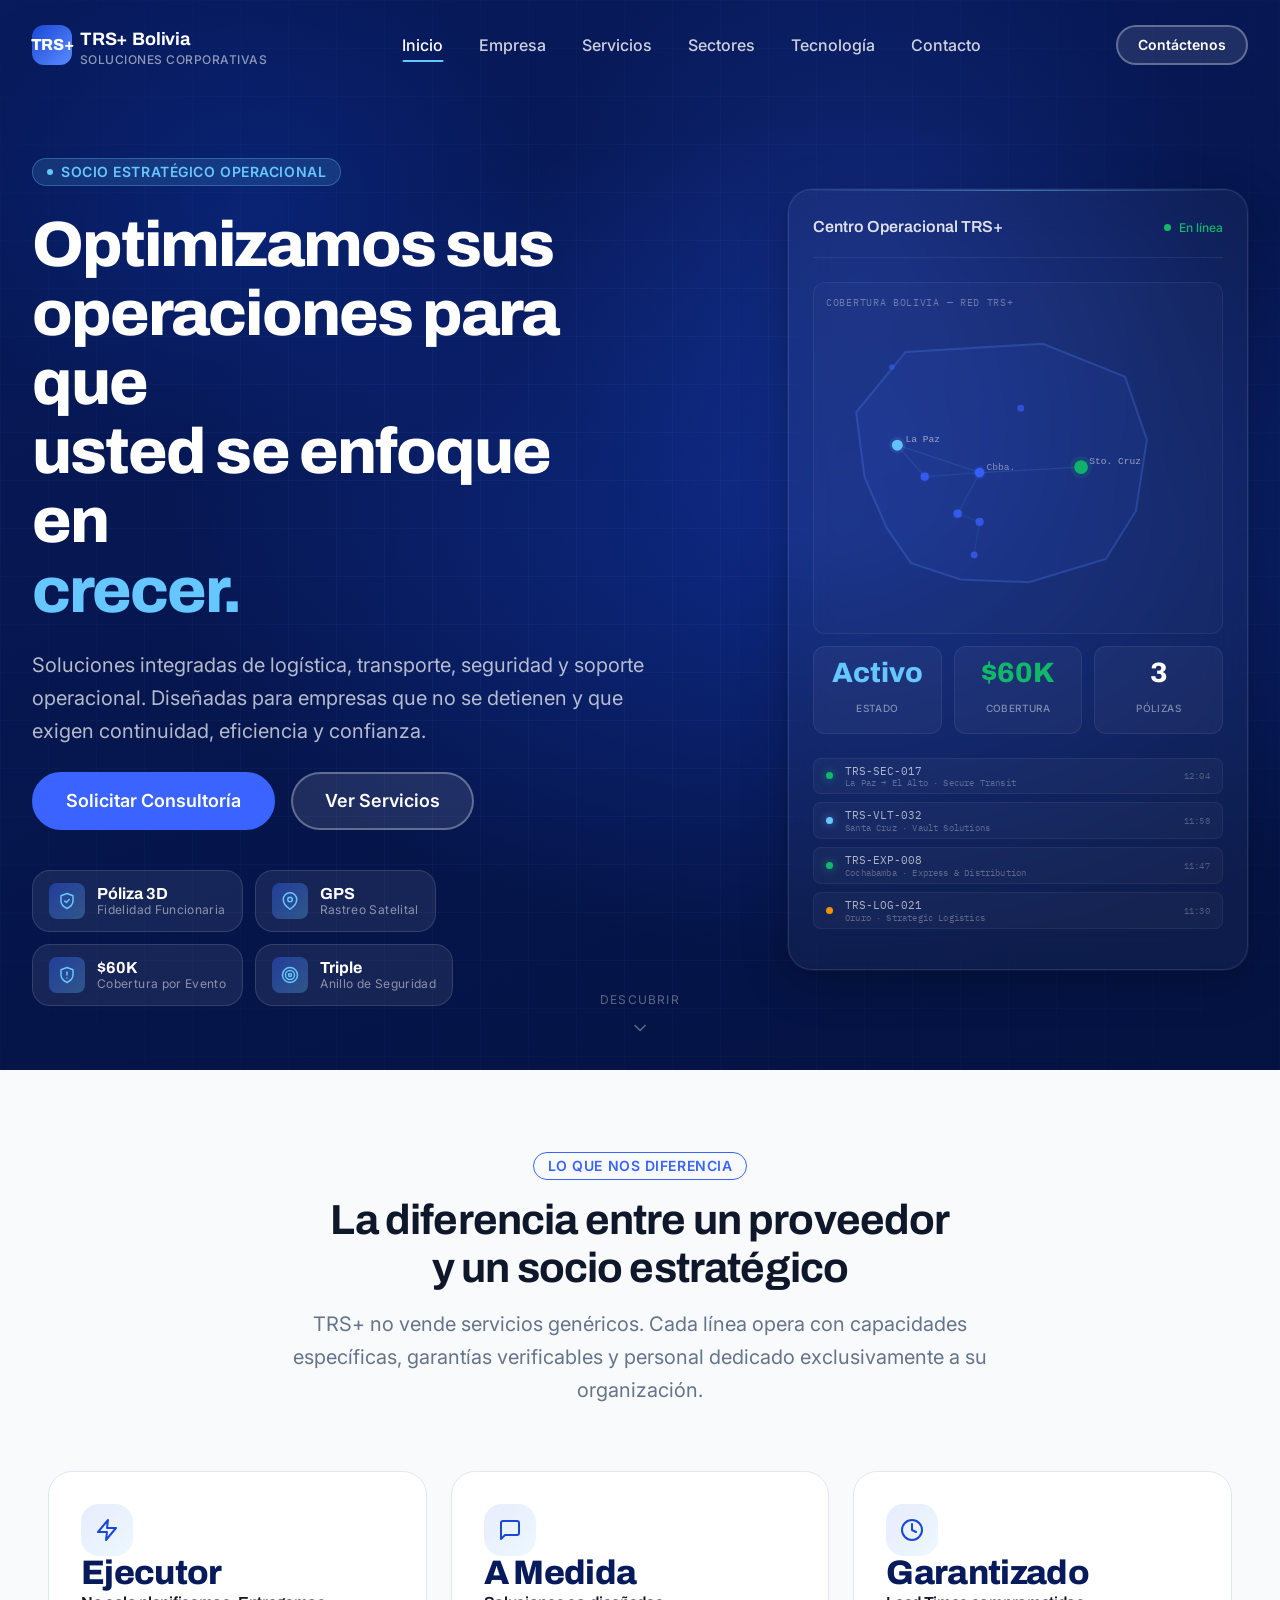
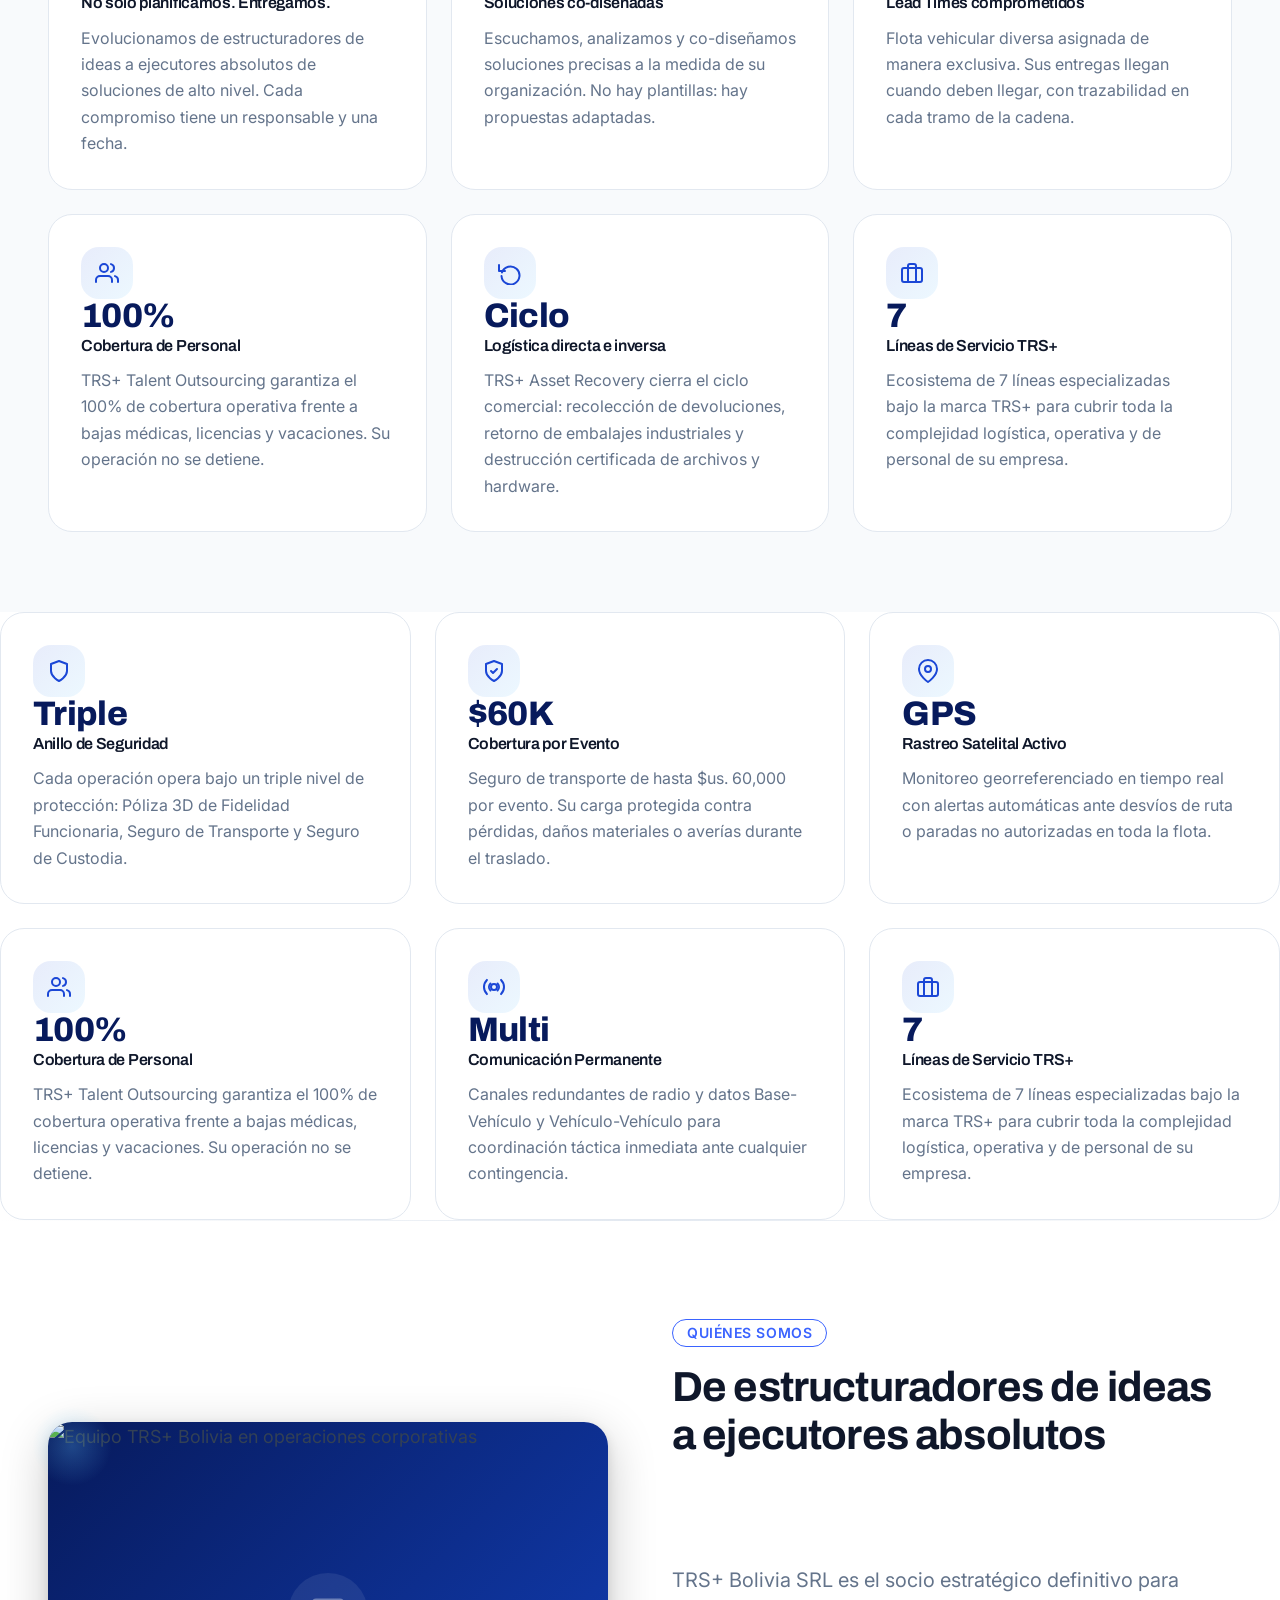
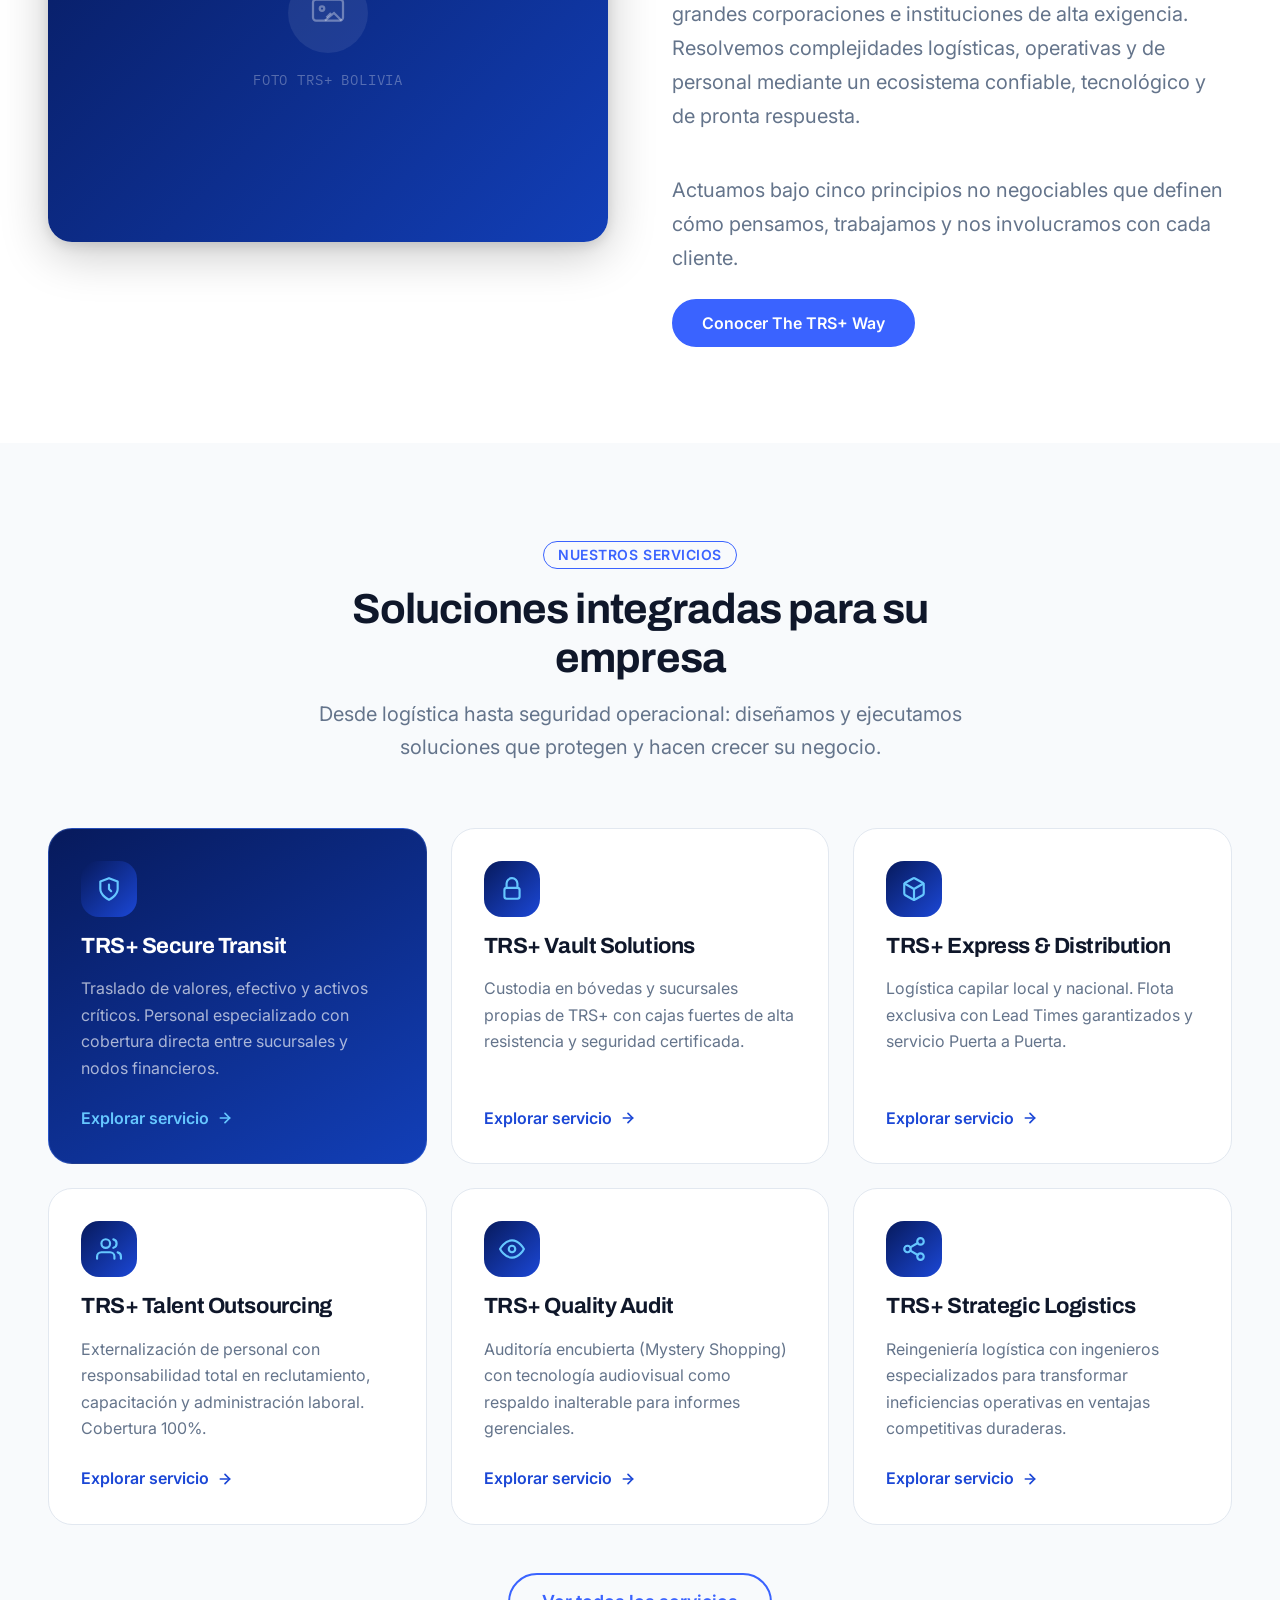
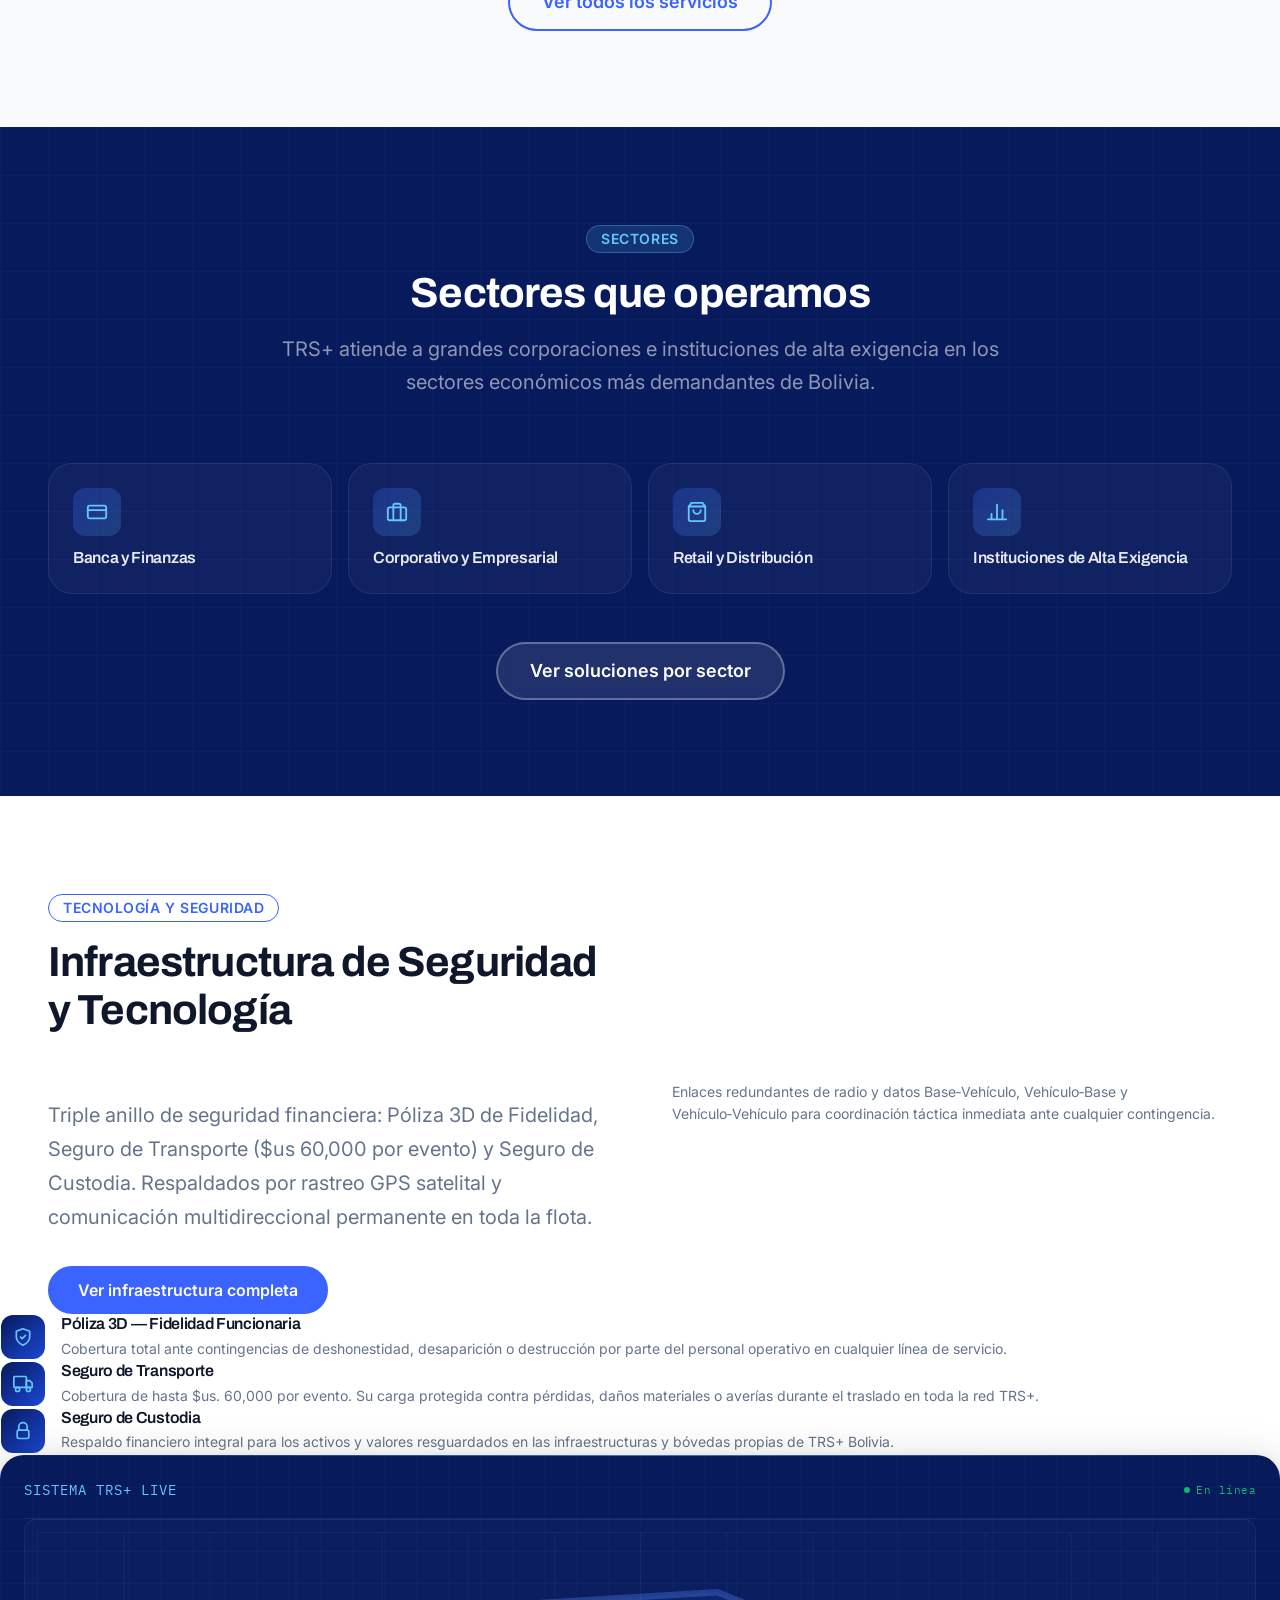
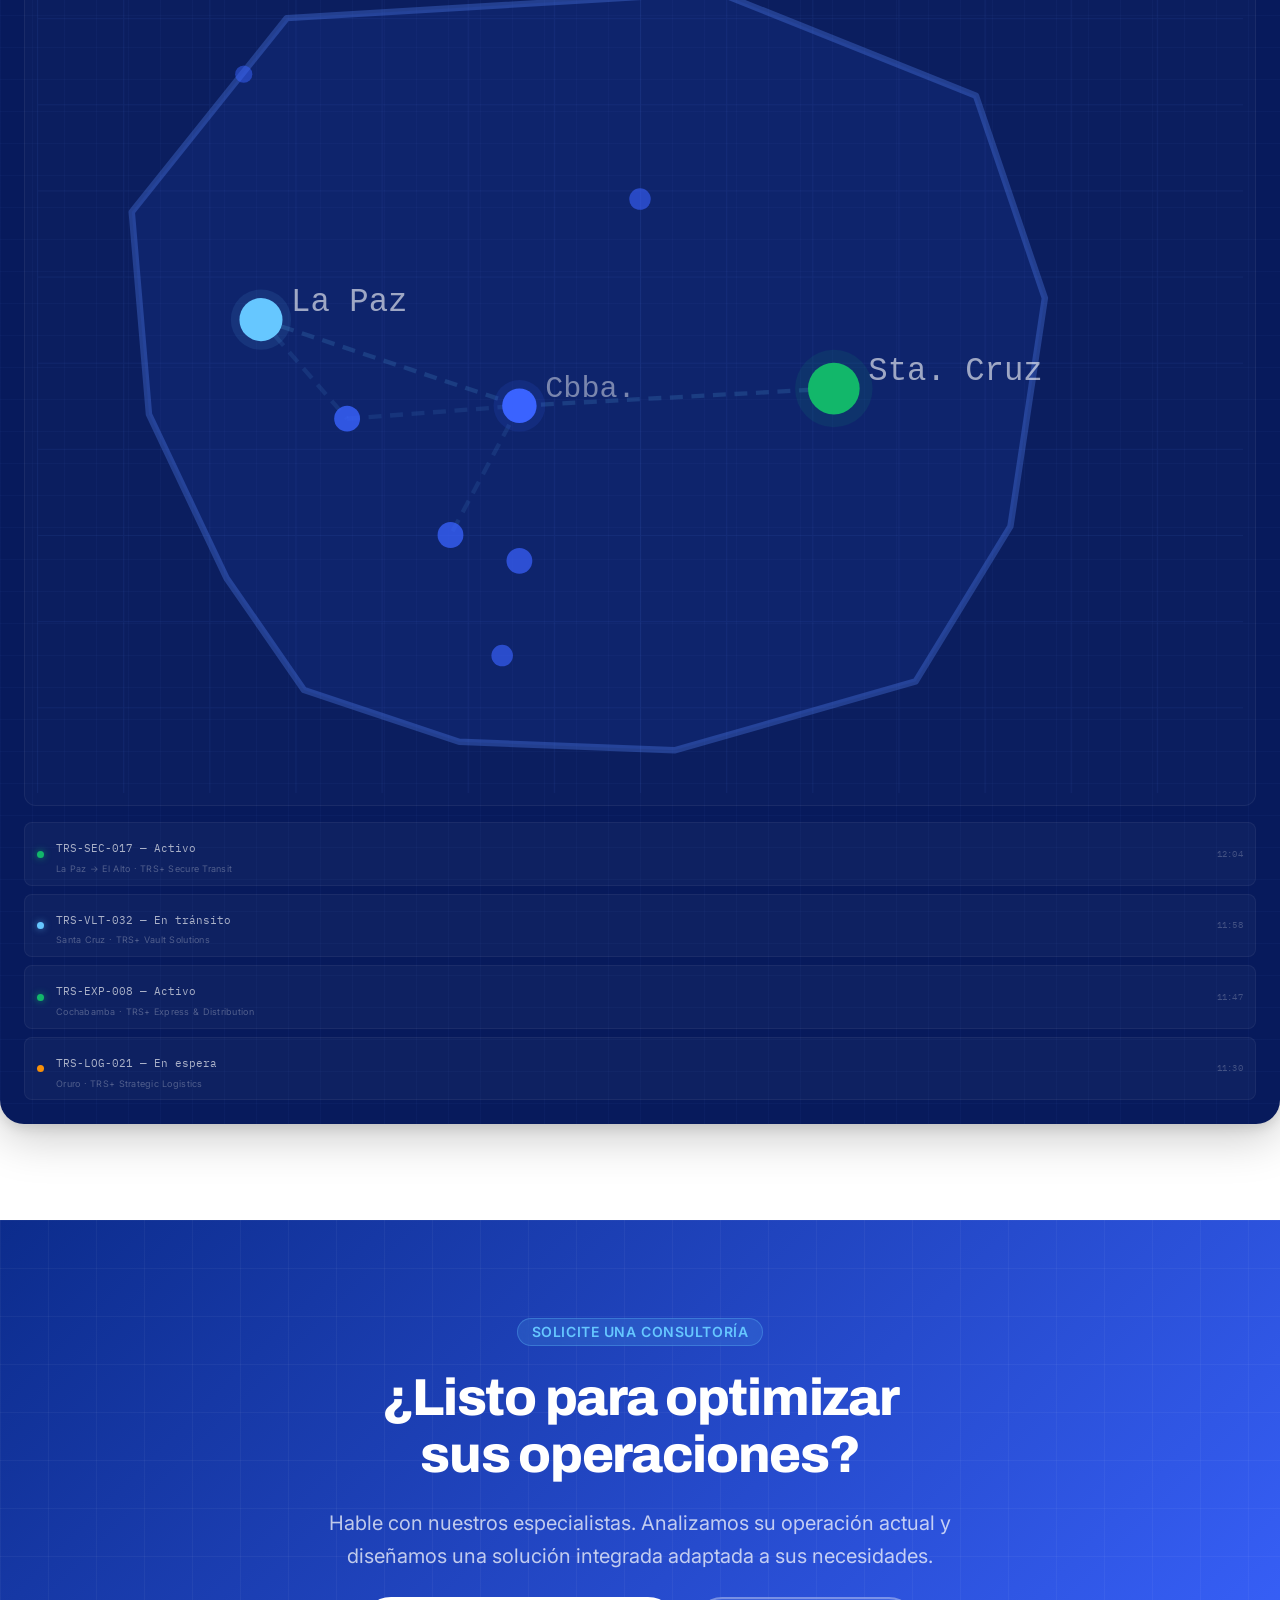
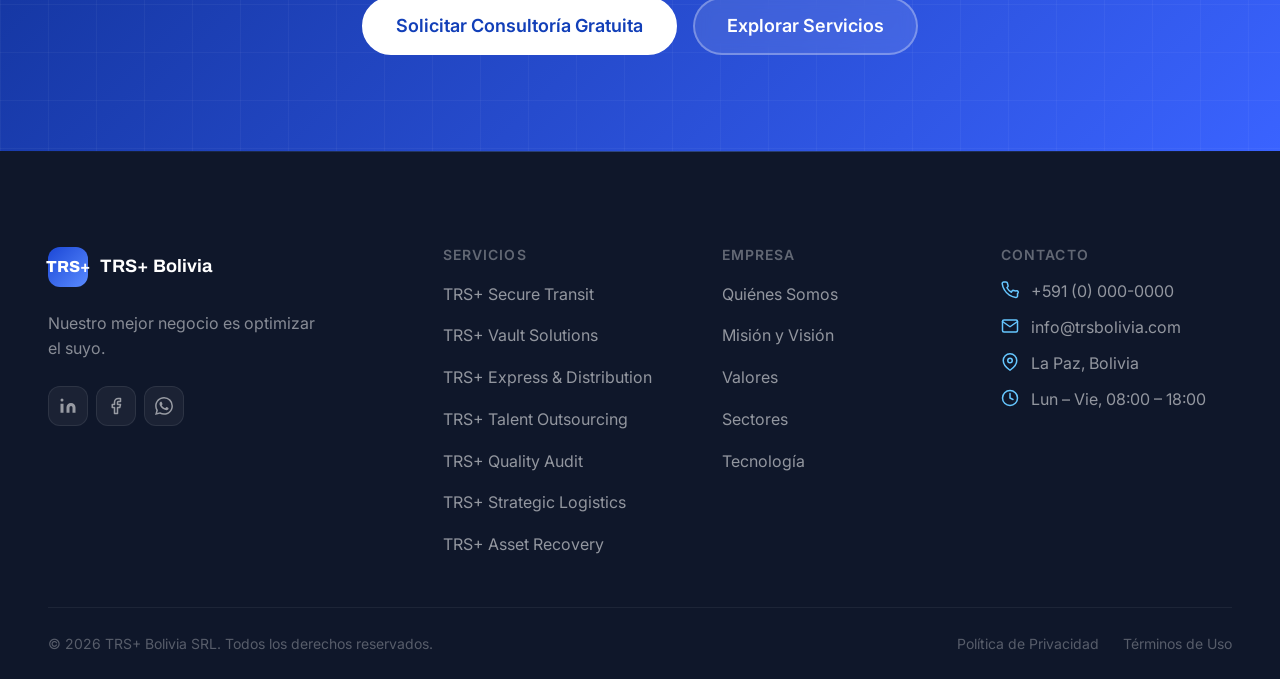
==== commit 915eae8a: "sprint2 correcciones 3" ====
--- a/index.html
+++ b/index.html
@@ -688,45 +688,27 @@
 
             <header class="section-header">
               <div class="section-header__badge">
-                <span class="badge badge--outline">Filosofía Operacional</span>
+                <span class="badge badge--outline">Quiénes Somos</span>
               </div>
               <h2 class="section-header__title" id="about-title">
-                The TRS+ Way
+                De estructuradores de ideas<br />a ejecutores absolutos
               </h2>
             </header>
 
             <p class="about__lead">
-              Cinco principios no negociables que definen cómo TRS+ piensa,
-              trabaja y se involucra con cada cliente y cada operación.
+              TRS+ Bolivia SRL es el socio estratégico definitivo para grandes corporaciones
+              e instituciones de alta exigencia. Resolvemos complejidades logísticas,
+              operativas y de personal mediante un ecosistema confiable, tecnológico
+              y de pronta respuesta.
             </p>
 
-            <div class="about__pillars">
-
-              <div class="about__pillar">
-                <span class="about__pillar-label">Compromiso Absoluto</span>
-                <p class="about__pillar-text">Nos involucramos al máximo en cada interacción para co-diseñar soluciones precisas a la medida de su organización.</p>
-              </div>
-
-              <div class="about__pillar">
-                <span class="about__pillar-label">Profesionalismo Riguroso</span>
-                <p class="about__pillar-text">Implementamos las mejores prácticas globales del sector con atención al detalle y enfoque estricto en metas cuantificables.</p>
-              </div>
-
-              <div class="about__pillar">
-                <span class="about__pillar-label">Flexibilidad Dinámica</span>
-                <p class="about__pillar-text">Respuesta inmediata y adaptación continua ante los entornos cambiantes y los desafíos emergentes de su negocio.</p>
-              </div>
-
-              <div class="about__pillar">
-                <span class="about__pillar-label">Trabajo en Equipo</span>
-                <p class="about__pillar-text">Sinergia operativa fundamentada en la experiencia cruzada para asegurar la continuidad ininterrumpida de su negocio.</p>
-              </div>
-
-            </div>
+            <p class="about__lead">
+              Actuamos bajo cinco principios no negociables que definen cómo
+              pensamos, trabajamos y nos involucramos con cada cliente.
+            </p>
 
             <div class="btn-group">
-              <a href="empresa.html" class="btn btn--primary">Conocer más sobre TRS+</a>
-              <a href="contacto.html" class="btn btn--secondary">Hablar con un especialista</a>
+              <a href="empresa.html" class="btn btn--primary">Conocer The TRS+ Way</a>
             </div>
 
           </div>
@@ -765,7 +747,7 @@
               </svg>
             </div>
             <h3 class="service-card__title">TRS+ Secure Transit</h3>
-            <p class="service-card__description">Solución express de máxima seguridad para el traslado de flujos de efectivo, documentos de valor y activos críticos. Personal especializado en manejo de valores, con cobertura inter-sucursales y nodos financieros.</p>
+            <p class="service-card__description">Traslado de valores, efectivo y activos críticos. Personal especializado con cobertura directa entre sucursales y nodos financieros.</p>
             <a href="servicios.html#secure-transit" class="service-card__link">
               Explorar servicio
               <svg viewBox="0 0 24 24" fill="none" stroke="currentColor" stroke-width="2.5" stroke-linecap="round" stroke-linejoin="round" aria-hidden="true">
@@ -783,7 +765,7 @@
               </svg>
             </div>
             <h3 class="service-card__title">TRS+ Vault Solutions</h3>
-            <p class="service-card__description">Almacenamiento protegido y administración de valores en entornos de alta seguridad. Custodia física en bóvedas y sucursales propias de TRS+, equipadas con cajas fuertes certificadas.</p>
+            <p class="service-card__description">Custodia en bóvedas y sucursales propias de TRS+ con cajas fuertes de alta resistencia y seguridad certificada.</p>
             <a href="servicios.html#vault-solutions" class="service-card__link">
               Explorar servicio
               <svg viewBox="0 0 24 24" fill="none" stroke="currentColor" stroke-width="2.5" stroke-linecap="round" stroke-linejoin="round" aria-hidden="true">
@@ -802,7 +784,7 @@
               </svg>
             </div>
             <h3 class="service-card__title">TRS+ Express &amp; Distribution</h3>
-            <p class="service-card__description">Gestión logística capilar de documentos, encomiendas, mercadería e insumos industriales. Cobertura local y nacional con servicio Puerta a Puerta y Lead Times garantizados.</p>
+            <p class="service-card__description">Logística capilar local y nacional. Flota exclusiva con Lead Times garantizados y servicio Puerta a Puerta.</p>
             <a href="servicios.html#express" class="service-card__link">
               Explorar servicio
               <svg viewBox="0 0 24 24" fill="none" stroke="currentColor" stroke-width="2.5" stroke-linecap="round" stroke-linejoin="round" aria-hidden="true">
@@ -822,7 +804,7 @@
               </svg>
             </div>
             <h3 class="service-card__title">TRS+ Talent Outsourcing</h3>
-            <p class="service-card__description">Externalización estratégica de capital humano con responsabilidad total en reclutamiento, capacitación y administración laboral. Cobertura del 100% ante bajas médicas, licencias o vacaciones.</p>
+            <p class="service-card__description">Externalización de personal con responsabilidad total en reclutamiento, capacitación y administración laboral. Cobertura 100%.</p>
             <a href="servicios.html#talent-outsourcing" class="service-card__link">
               Explorar servicio
               <svg viewBox="0 0 24 24" fill="none" stroke="currentColor" stroke-width="2.5" stroke-linecap="round" stroke-linejoin="round" aria-hidden="true">
@@ -840,7 +822,7 @@
               </svg>
             </div>
             <h3 class="service-card__title">TRS+ Quality Audit</h3>
-            <p class="service-card__description">Auditoría de calidad encubierta (Mystery Shopping) con personal entrenado y tecnología avanzada de registro audiovisual. Informes gerenciales de desempeño como respaldo inalterable.</p>
+            <p class="service-card__description">Auditoría encubierta (Mystery Shopping) con tecnología audiovisual como respaldo inalterable para informes gerenciales.</p>
             <a href="servicios.html#quality-audit" class="service-card__link">
               Explorar servicio
               <svg viewBox="0 0 24 24" fill="none" stroke="currentColor" stroke-width="2.5" stroke-linecap="round" stroke-linejoin="round" aria-hidden="true">
@@ -861,7 +843,7 @@
               </svg>
             </div>
             <h3 class="service-card__title">TRS+ Strategic Logistics</h3>
-            <p class="service-card__description">Consultoría táctica y reingeniería de procesos logísticos corporativos. Ingenieros especializados como socios estratégicos para transformar ineficiencias en ventajas competitivas duraderas.</p>
+            <p class="service-card__description">Reingeniería logística con ingenieros especializados para transformar ineficiencias operativas en ventajas competitivas duraderas.</p>
             <a href="servicios.html#strategic-logistics" class="service-card__link">
               Explorar servicio
               <svg viewBox="0 0 24 24" fill="none" stroke="currentColor" stroke-width="2.5" stroke-linecap="round" stroke-linejoin="round" aria-hidden="true">
@@ -913,7 +895,6 @@
               </svg>
             </div>
             <h3 class="industry-card__name">Banca y Finanzas</h3>
-            <p class="industry-card__description">En el sector financiero, un solo fallo en la cadena de custodia puede tener consecuencias irreversibles. TRS+ opera bajo los más altos estándares de seguridad personal, tecnológica y financiera que este sector exige.</p>
           </article>
 
           <article class="industry-card">
@@ -924,7 +905,6 @@
               </svg>
             </div>
             <h3 class="industry-card__name">Corporativo y Empresarial</h3>
-            <p class="industry-card__description">Una gran corporación no necesita proveedores. Necesita un ejecutor que comprenda su operación y la haga más eficiente. TRS+ libera a su equipo para enfocarse en lo estratégico.</p>
           </article>
 
           <article class="industry-card">
@@ -936,7 +916,6 @@
               </svg>
             </div>
             <h3 class="industry-card__name">Retail y Distribución</h3>
-            <p class="industry-card__description">Un Lead Time incumplido en retail tiene costo directo en ventas. TRS+ garantiza entregas puntuales con flota exclusiva, almacenes propios y trazabilidad desde el origen hasta el destino.</p>
           </article>
 
           <article class="industry-card">
@@ -949,11 +928,16 @@
               </svg>
             </div>
             <h3 class="industry-card__name">Instituciones de Alta Exigencia</h3>
-            <p class="industry-card__description">Las instituciones de alta exigencia no toleran improvisaciones. Requieren socios con protocolos rigurosos, personal capacitado bajo perfiles específicos y pólizas de primer nivel internacional.</p>
           </article>
 
         </div>
         <!-- /industries-grid -->
+
+        <div class="services-section__footer">
+          <a href="sectores.html" class="btn btn--ghost btn--lg">
+            Ver soluciones por sector
+          </a>
+        </div>
 
       </div>
     </section>
@@ -966,50 +950,32 @@
       <div class="container">
         <div class="tech-layout">
 
-          <!-- Left — Feature list -->
+          <!-- Left — Summary -->
           <div class="reveal">
 
             <header class="section-header">
               <div class="section-header__badge">
-                <span class="badge badge--outline">Tecnología</span>
+                <span class="badge badge--outline">Tecnología y Seguridad</span>
               </div>
               <h2 class="section-header__title" id="tech-title">
                 Infraestructura de Seguridad y Tecnología
               </h2>
-              <p class="section-header__description">
-                Cada operación TRS+ opera bajo un triple anillo de seguridad:
-                pólizas de primer nivel internacional y tecnología de trazabilidad activa
-                para garantizar la protección y visibilidad de su carga y activos.
-              </p>
             </header>
 
-            <div class="tech-feature-list">
-
-              <div class="tech-feature">
-                <div class="tech-feature__icon">
-                  <svg viewBox="0 0 24 24" fill="none" stroke="currentColor" stroke-width="2" stroke-linecap="round" stroke-linejoin="round" aria-hidden="true">
-                    <path d="M21 10c0 7-9 13-9 13s-9-6-9-13a9 9 0 0 1 18 0z"/>
-                    <circle cx="12" cy="10" r="3"/>
-                  </svg>
-                </div>
-                <div class="tech-feature__body">
-                  <h3 class="tech-feature__title">Rastreo Satelital GPS</h3>
-                  <p class="tech-feature__desc">Monitoreo georreferenciado en tiempo real con alertas automatizadas ante desvíos de ruta o paradas no autorizadas en toda la flota TRS+.</p>
-                </div>
-              </div>
-
-              <div class="tech-feature">
-                <div class="tech-feature__icon">
-                  <svg viewBox="0 0 24 24" fill="none" stroke="currentColor" stroke-width="2" stroke-linecap="round" stroke-linejoin="round" aria-hidden="true">
-                    <circle cx="12" cy="12" r="3"/>
-                    <path d="M19.07 4.93a10 10 0 0 1 0 14.14"/>
-                    <path d="M4.93 4.93a10 10 0 0 0 0 14.14"/>
-                    <path d="M15.54 8.46a5 5 0 0 1 0 7.07"/>
-                    <path d="M8.46 8.46a5 5 0 0 0 0 7.07"/>
-                  </svg>
-                </div>
-                <div class="tech-feature__body">
-                  <h3 class="tech-feature__title">Comunicación Multidireccional Permanente</h3>
+            <p class="about__lead">
+              Triple anillo de seguridad financiera: Póliza 3D de Fidelidad,
+              Seguro de Transporte ($us 60,000 por evento) y Seguro de Custodia.
+              Respaldados por rastreo GPS satelital y comunicación multidireccional
+              permanente en toda la flota.
+            </p>
+
+            <div class="btn-group mt-8">
+              <a href="tecnologia.html" class="btn btn--primary">Ver infraestructura completa</a>
+            </div>
+
+          </div>
+
+          <!-- Right — Tech Panel -->
                   <p class="tech-feature__desc">Enlaces redundantes de radio y datos Base‑Vehículo, Vehículo‑Base y Vehículo‑Vehículo para coordinación táctica inmediata ante cualquier contingencia.</p>
                 </div>
               </div>
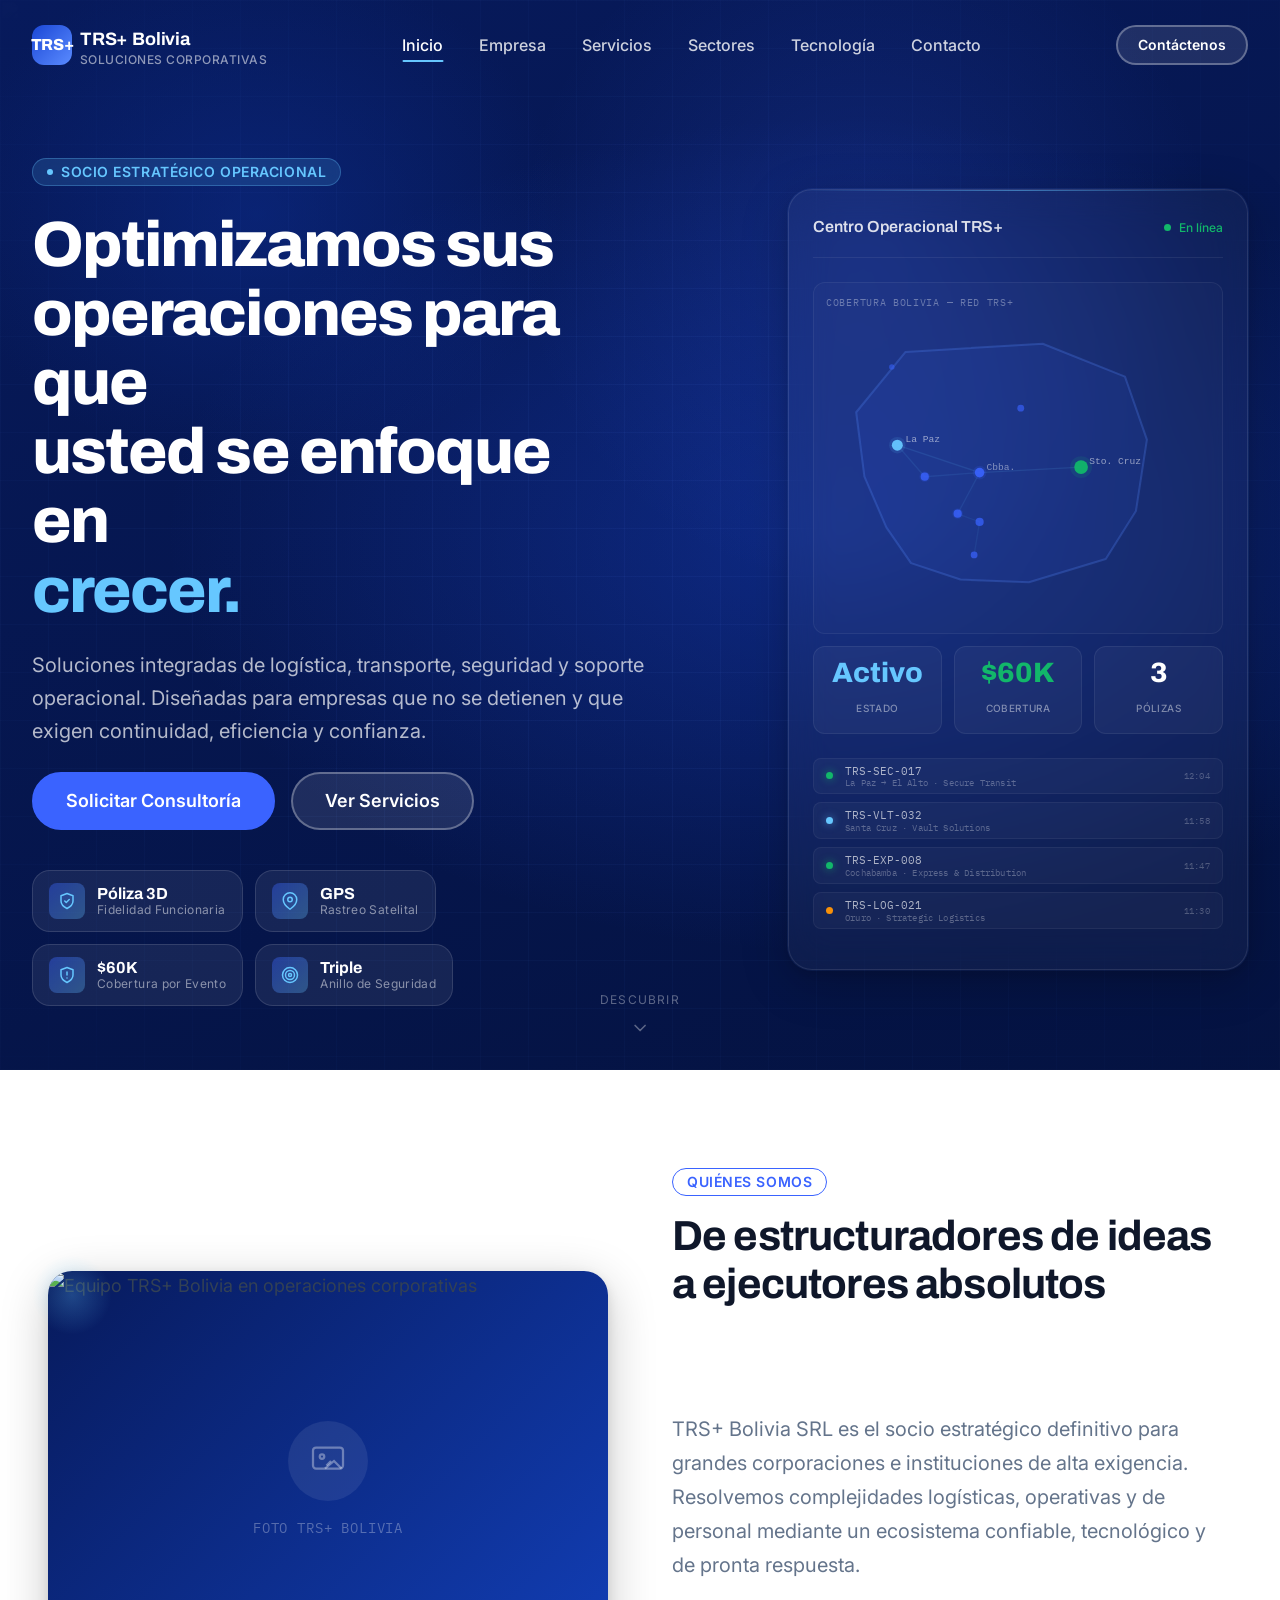
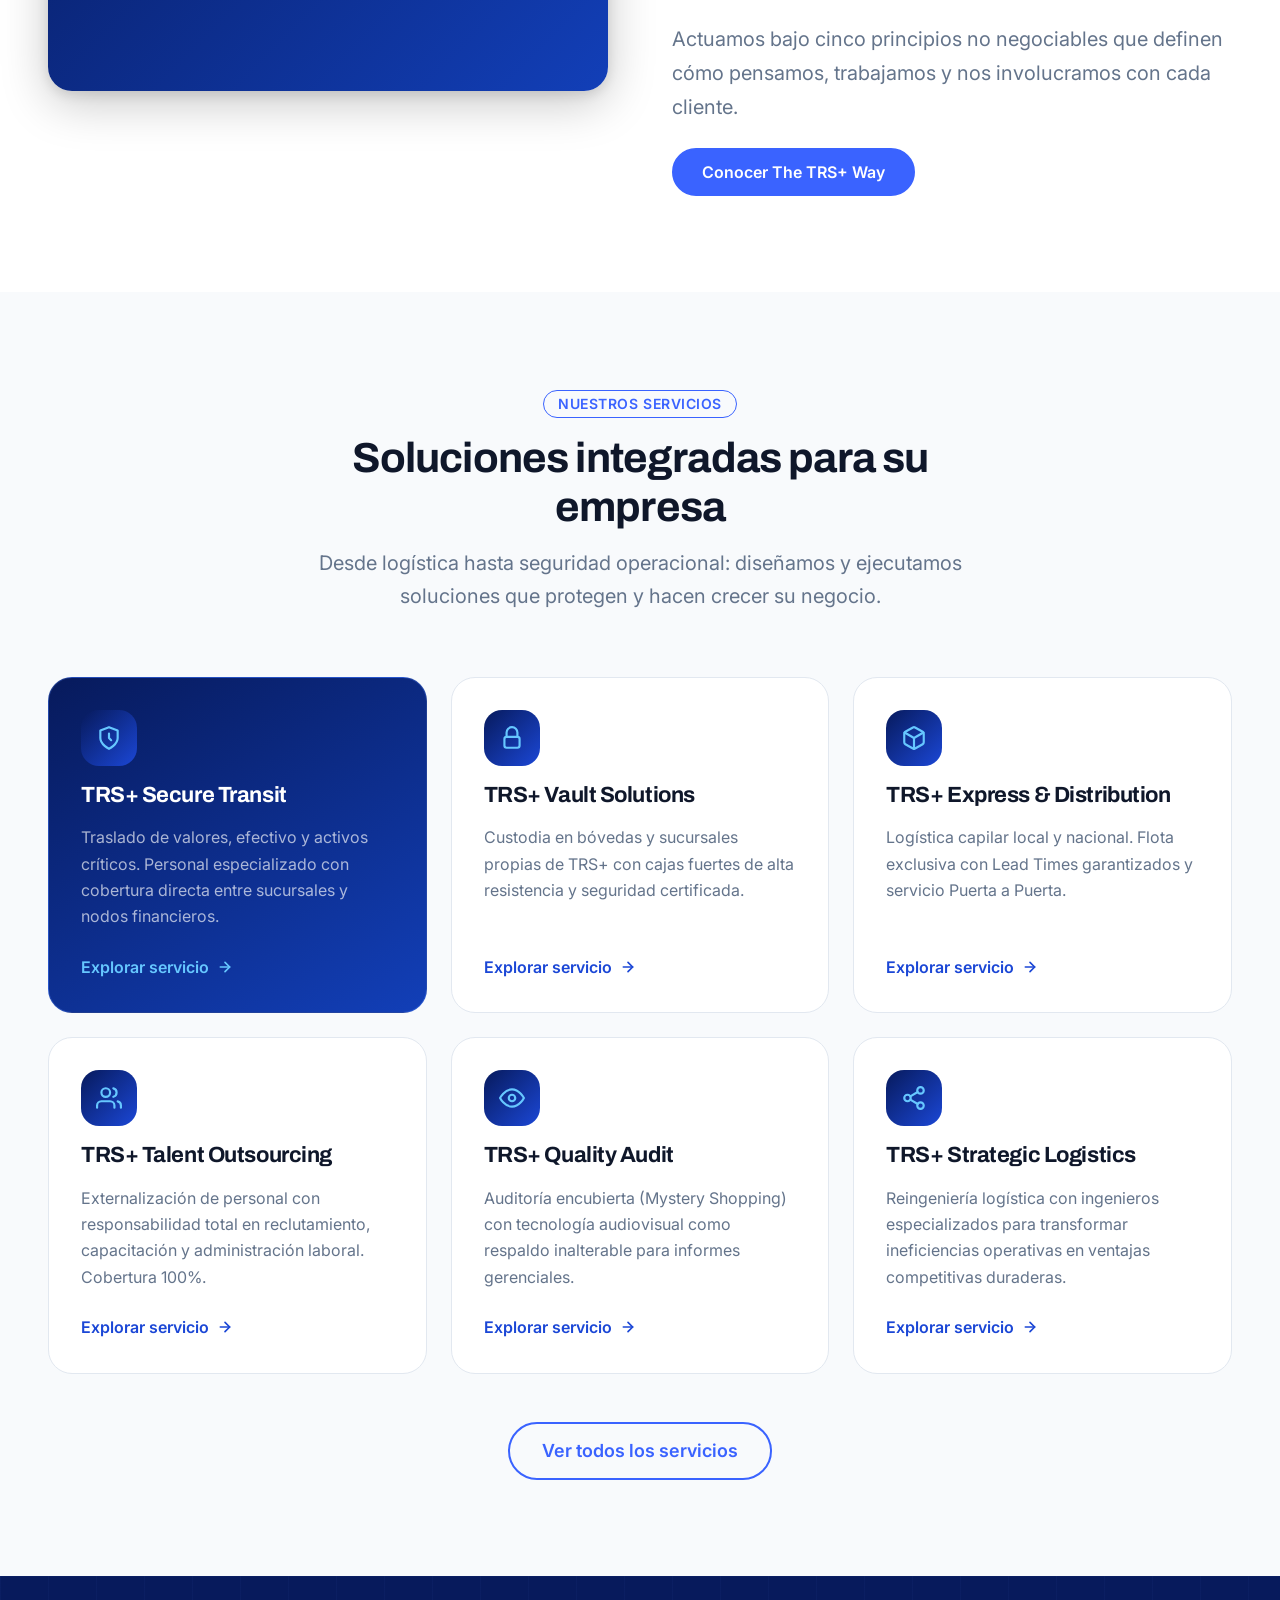
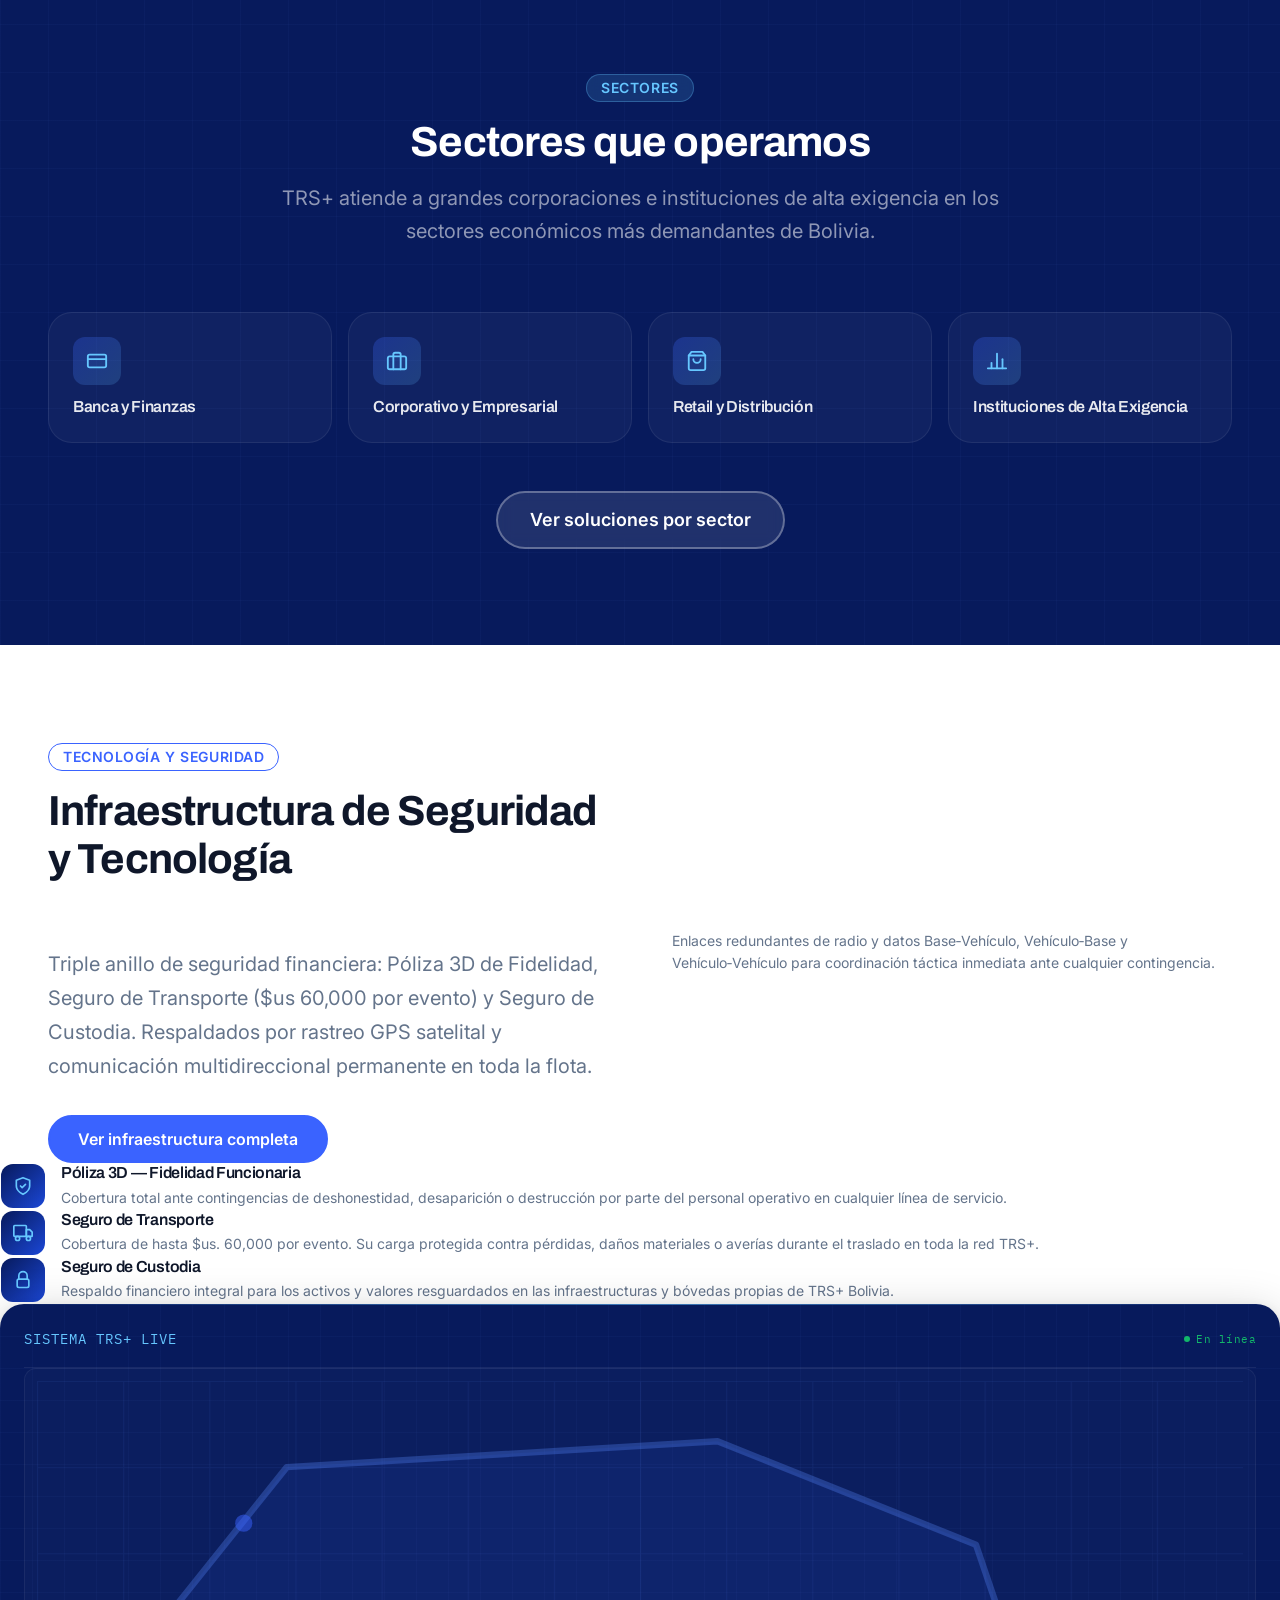
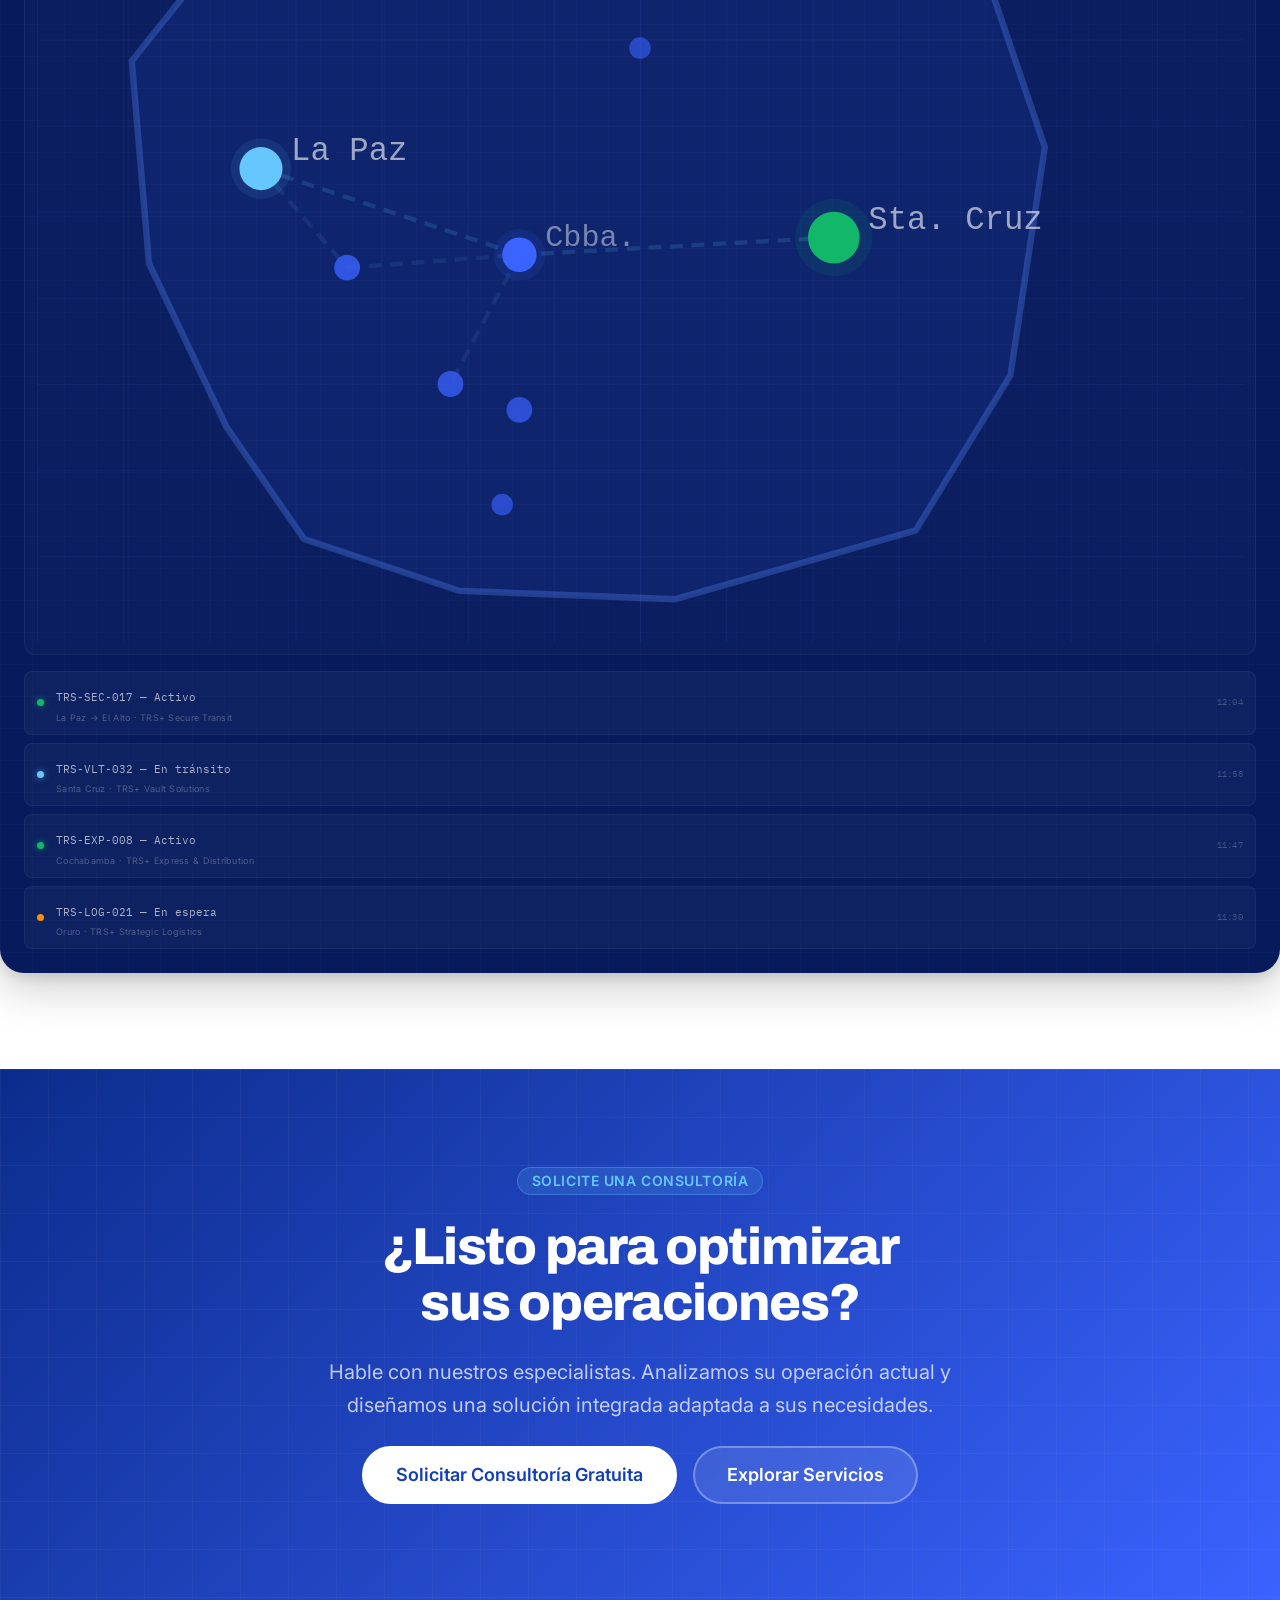
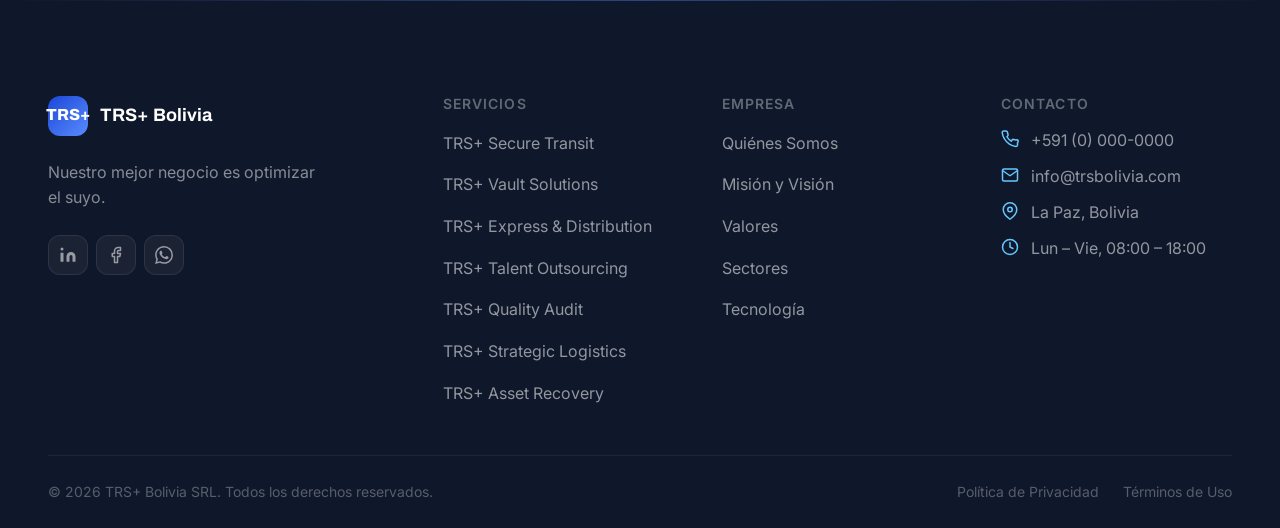
==== commit 02447bd3: "sprint2 correcciones4" ====
--- a/index.html
+++ b/index.html
@@ -463,192 +463,6 @@
     <!-- /hero -->
 
     <!-- ======================================================================
-         TRUST FEATURES SECTION
-         ====================================================================== -->
-    <section class="trust-section" id="confianza" aria-labelledby="trust-title">
-      <div class="container">
-
-        <header class="section-header section-header--center reveal">
-          <div class="section-header__badge">
-            <span class="badge badge--outline">Lo que nos diferencia</span>
-          </div>
-          <h2 class="section-header__title" id="trust-title">
-            La diferencia entre un proveedor<br />y un socio estratégico
-          </h2>
-          <p class="section-header__description">
-            TRS+ no vende servicios genéricos. Cada línea opera con capacidades
-            específicas, garantías verificables y personal dedicado exclusivamente
-            a su organización.
-          </p>
-        </header>
-
-        <div class="feature-grid reveal-stagger">
-
-          <article class="feature-card">
-            <div class="feature-card__icon-wrap">
-              <svg viewBox="0 0 24 24" fill="none" stroke="currentColor" stroke-width="2" stroke-linecap="round" stroke-linejoin="round" aria-hidden="true">
-                <path d="M13 2L3 14h9l-1 8 10-12h-9l1-8z"/>
-              </svg>
-            </div>
-            <div class="feature-card__value">Ejecutor</div>
-            <h3 class="feature-card__title">No solo planificamos. Entregamos.</h3>
-            <p class="feature-card__description">Evolucionamos de estructuradores de ideas a ejecutores absolutos de soluciones de alto nivel. Cada compromiso tiene un responsable y una fecha.</p>
-          </article>
-
-          <article class="feature-card">
-            <div class="feature-card__icon-wrap">
-              <svg viewBox="0 0 24 24" fill="none" stroke="currentColor" stroke-width="2" stroke-linecap="round" stroke-linejoin="round" aria-hidden="true">
-                <path d="M21 15a2 2 0 0 1-2 2H7l-4 4V5a2 2 0 0 1 2-2h14a2 2 0 0 1 2 2z"/>
-              </svg>
-            </div>
-            <div class="feature-card__value">A Medida</div>
-            <h3 class="feature-card__title">Soluciones co-diseñadas</h3>
-            <p class="feature-card__description">Escuchamos, analizamos y co-diseñamos soluciones precisas a la medida de su organización. No hay plantillas: hay propuestas adaptadas.</p>
-          </article>
-
-          <article class="feature-card">
-            <div class="feature-card__icon-wrap">
-              <svg viewBox="0 0 24 24" fill="none" stroke="currentColor" stroke-width="2" stroke-linecap="round" stroke-linejoin="round" aria-hidden="true">
-                <circle cx="12" cy="12" r="10"/>
-                <path d="M12 6v6l4 2"/>
-              </svg>
-            </div>
-            <div class="feature-card__value">Garantizado</div>
-            <h3 class="feature-card__title">Lead Times comprometidos</h3>
-            <p class="feature-card__description">Flota vehicular diversa asignada de manera exclusiva. Sus entregas llegan cuando deben llegar, con trazabilidad en cada tramo de la cadena.</p>
-          </article>
-
-          <article class="feature-card">
-            <div class="feature-card__icon-wrap">
-              <svg viewBox="0 0 24 24" fill="none" stroke="currentColor" stroke-width="2" stroke-linecap="round" stroke-linejoin="round" aria-hidden="true">
-                <path d="M17 21v-2a4 4 0 0 0-4-4H5a4 4 0 0 0-4 4v2"/>
-                <circle cx="9" cy="7" r="4"/>
-                <path d="M23 21v-2a4 4 0 0 0-3-3.87"/>
-                <path d="M16 3.13a4 4 0 0 1 0 7.75"/>
-              </svg>
-            </div>
-            <div class="feature-card__value">100%</div>
-            <h3 class="feature-card__title">Cobertura de Personal</h3>
-            <p class="feature-card__description">TRS+ Talent Outsourcing garantiza el 100% de cobertura operativa frente a bajas médicas, licencias y vacaciones. Su operación no se detiene.</p>
-          </article>
-
-          <article class="feature-card">
-            <div class="feature-card__icon-wrap">
-              <svg viewBox="0 0 24 24" fill="none" stroke="currentColor" stroke-width="2" stroke-linecap="round" stroke-linejoin="round" aria-hidden="true">
-                <polyline points="1 4 1 10 7 10"/>
-                <path d="M3.51 15a9 9 0 1 0 .49-3.51"/>
-              </svg>
-            </div>
-            <div class="feature-card__value">Ciclo</div>
-            <h3 class="feature-card__title">Logística directa e inversa</h3>
-            <p class="feature-card__description">TRS+ Asset Recovery cierra el ciclo comercial: recolección de devoluciones, retorno de embalajes industriales y destrucción certificada de archivos y hardware.</p>
-          </article>
-
-          <article class="feature-card">
-            <div class="feature-card__icon-wrap">
-              <svg viewBox="0 0 24 24" fill="none" stroke="currentColor" stroke-width="2" stroke-linecap="round" stroke-linejoin="round" aria-hidden="true">
-                <rect x="2" y="7" width="20" height="14" rx="2" ry="2"/>
-                <path d="M16 21V5a2 2 0 0 0-2-2h-4a2 2 0 0 0-2 2v16"/>
-              </svg>
-            </div>
-            <div class="feature-card__value">7</div>
-            <h3 class="feature-card__title">Líneas de Servicio TRS+</h3>
-            <p class="feature-card__description">Ecosistema de 7 líneas especializadas bajo la marca TRS+ para cubrir toda la complejidad logística, operativa y de personal de su empresa.</p>
-          </article>
-
-        </div>
-
-      </div>
-    </section>
-
-        <div class="feature-grid reveal-stagger">
-
-          <article class="feature-card">
-            <div class="feature-card__icon-wrap">
-              <svg viewBox="0 0 24 24" fill="none" stroke="currentColor" stroke-width="2" stroke-linecap="round" stroke-linejoin="round" aria-hidden="true">
-                <path d="M12 22s8-4 8-10V5l-8-3-8 3v7c0 6 8 10 8 10z"/>
-              </svg>
-            </div>
-            <div class="feature-card__value">Triple</div>
-            <h3 class="feature-card__title">Anillo de Seguridad</h3>
-            <p class="feature-card__description">Cada operación opera bajo un triple nivel de protección: Póliza 3D de Fidelidad Funcionaria, Seguro de Transporte y Seguro de Custodia.</p>
-          </article>
-
-          <article class="feature-card">
-            <div class="feature-card__icon-wrap">
-              <svg viewBox="0 0 24 24" fill="none" stroke="currentColor" stroke-width="2" stroke-linecap="round" stroke-linejoin="round" aria-hidden="true">
-                <path d="M12 22s8-4 8-10V5l-8-3-8 3v7c0 6 8 10 8 10z"/>
-                <polyline points="9 12 11 14 15 10"/>
-              </svg>
-            </div>
-            <div class="feature-card__value">$60K</div>
-            <h3 class="feature-card__title">Cobertura por Evento</h3>
-            <p class="feature-card__description">Seguro de transporte de hasta $us. 60,000 por evento. Su carga protegida contra pérdidas, daños materiales o averías durante el traslado.</p>
-          </article>
-
-          <article class="feature-card">
-            <div class="feature-card__icon-wrap">
-              <svg viewBox="0 0 24 24" fill="none" stroke="currentColor" stroke-width="2" stroke-linecap="round" stroke-linejoin="round" aria-hidden="true">
-                <path d="M21 10c0 7-9 13-9 13s-9-6-9-13a9 9 0 0 1 18 0z"/>
-                <circle cx="12" cy="10" r="3"/>
-              </svg>
-            </div>
-            <div class="feature-card__value">GPS</div>
-            <h3 class="feature-card__title">Rastreo Satelital Activo</h3>
-            <p class="feature-card__description">Monitoreo georreferenciado en tiempo real con alertas automáticas ante desvíos de ruta o paradas no autorizadas en toda la flota.</p>
-          </article>
-
-          <article class="feature-card">
-            <div class="feature-card__icon-wrap">
-              <svg viewBox="0 0 24 24" fill="none" stroke="currentColor" stroke-width="2" stroke-linecap="round" stroke-linejoin="round" aria-hidden="true">
-                <path d="M17 21v-2a4 4 0 0 0-4-4H5a4 4 0 0 0-4 4v2"/>
-                <circle cx="9" cy="7" r="4"/>
-                <path d="M23 21v-2a4 4 0 0 0-3-3.87"/>
-                <path d="M16 3.13a4 4 0 0 1 0 7.75"/>
-              </svg>
-            </div>
-            <div class="feature-card__value">100%</div>
-            <h3 class="feature-card__title">Cobertura de Personal</h3>
-            <p class="feature-card__description">TRS+ Talent Outsourcing garantiza el 100% de cobertura operativa frente a bajas médicas, licencias y vacaciones. Su operación no se detiene.</p>
-          </article>
-
-          <article class="feature-card">
-            <div class="feature-card__icon-wrap">
-              <svg viewBox="0 0 24 24" fill="none" stroke="currentColor" stroke-width="2" stroke-linecap="round" stroke-linejoin="round" aria-hidden="true">
-                <circle cx="12" cy="12" r="3"/>
-                <path d="M19.07 4.93a10 10 0 0 1 0 14.14"/>
-                <path d="M4.93 4.93a10 10 0 0 0 0 14.14"/>
-                <path d="M15.54 8.46a5 5 0 0 1 0 7.07"/>
-                <path d="M8.46 8.46a5 5 0 0 0 0 7.07"/>
-              </svg>
-            </div>
-            <div class="feature-card__value">Multi</div>
-            <h3 class="feature-card__title">Comunicación Permanente</h3>
-            <p class="feature-card__description">Canales redundantes de radio y datos Base-Vehículo y Vehículo-Vehículo para coordinación táctica inmediata ante cualquier contingencia.</p>
-          </article>
-
-          <article class="feature-card">
-            <div class="feature-card__icon-wrap">
-              <svg viewBox="0 0 24 24" fill="none" stroke="currentColor" stroke-width="2" stroke-linecap="round" stroke-linejoin="round" aria-hidden="true">
-                <rect x="2" y="7" width="20" height="14" rx="2" ry="2"/>
-                <path d="M16 21V5a2 2 0 0 0-2-2h-4a2 2 0 0 0-2 2v16"/>
-              </svg>
-            </div>
-            <div class="feature-card__value">7</div>
-            <h3 class="feature-card__title">Líneas de Servicio TRS+</h3>
-            <p class="feature-card__description">Ecosistema de 7 líneas especializadas bajo la marca TRS+ para cubrir toda la complejidad logística, operativa y de personal de su empresa.</p>
-          </article>
-
-        </div>
-        <!-- /feature-grid -->
-
-      </div>
-    </section>
-    <!-- /trust-section -->
-
-    <hr class="section-divider" aria-hidden="true" />
-
-    <!-- ======================================================================
          ABOUT TRS+ SECTION
          ====================================================================== -->
     <section class="about-section" id="empresa" aria-labelledby="about-title">
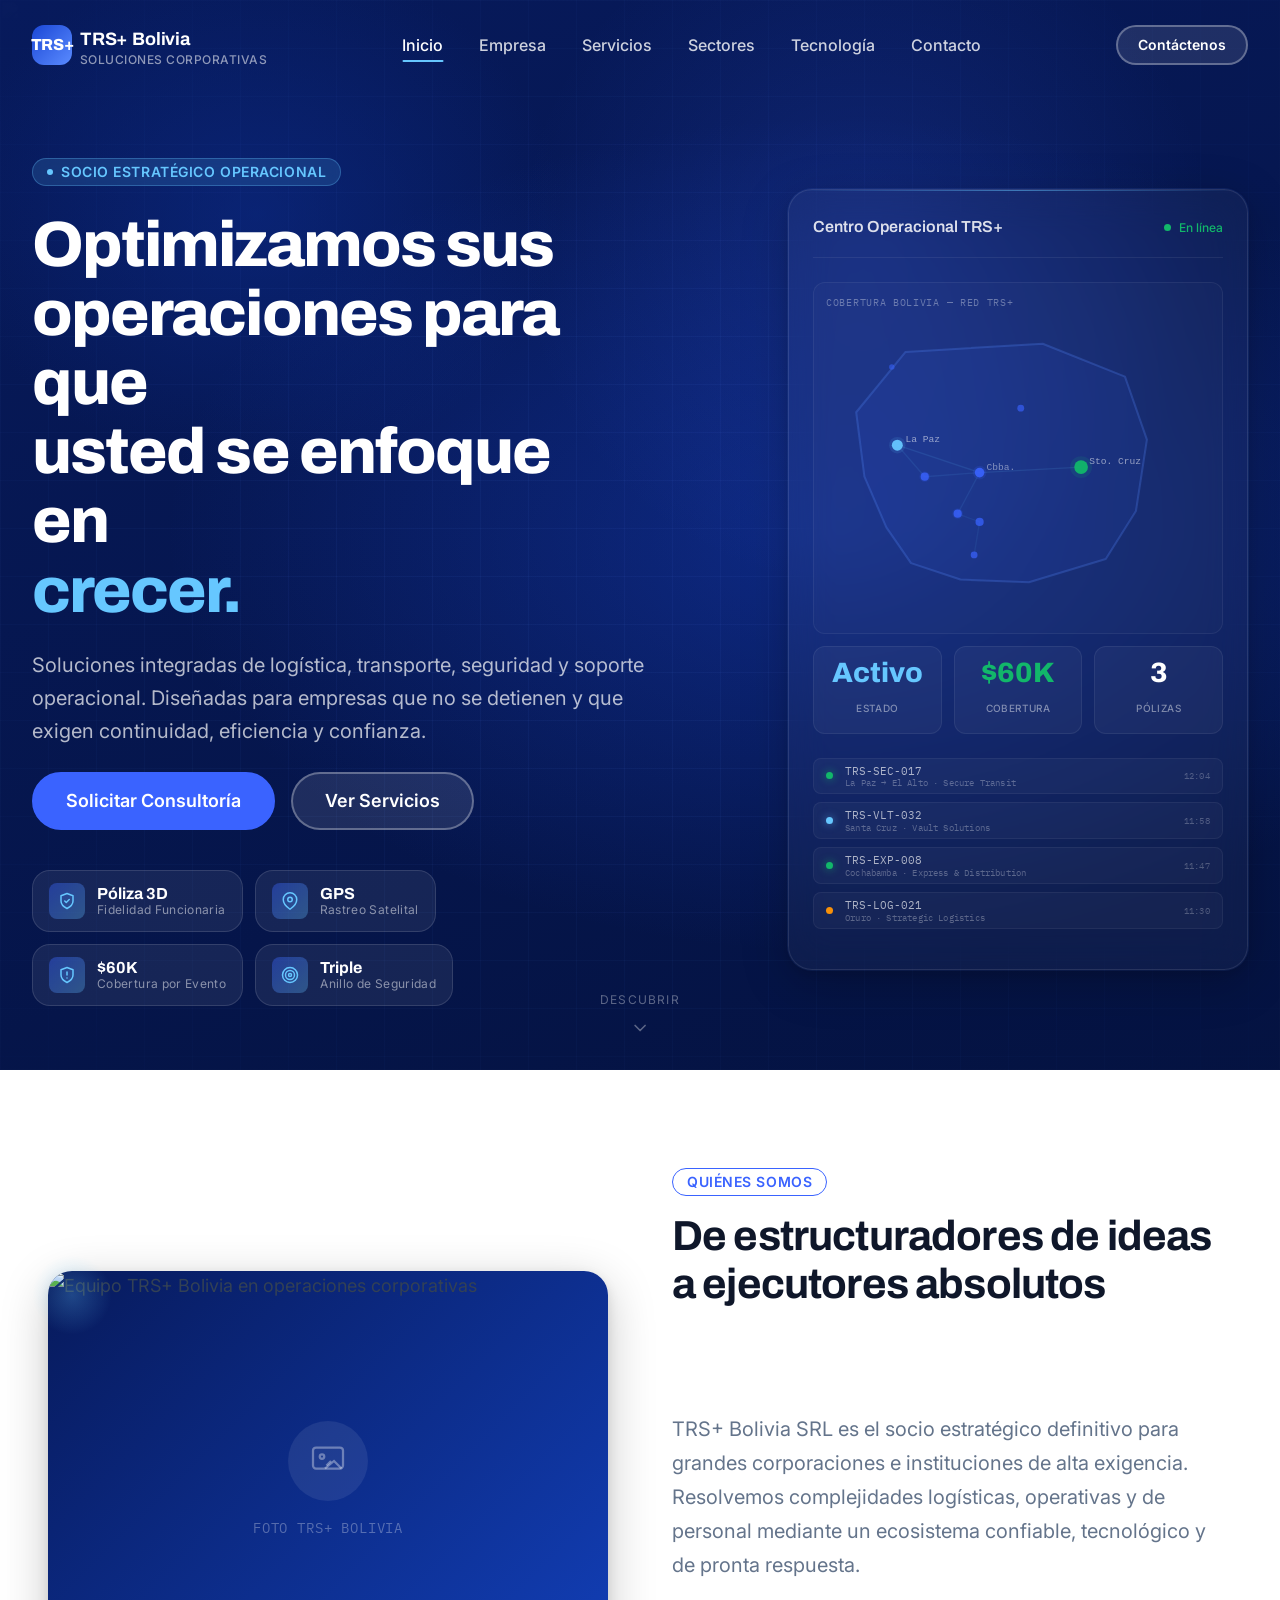
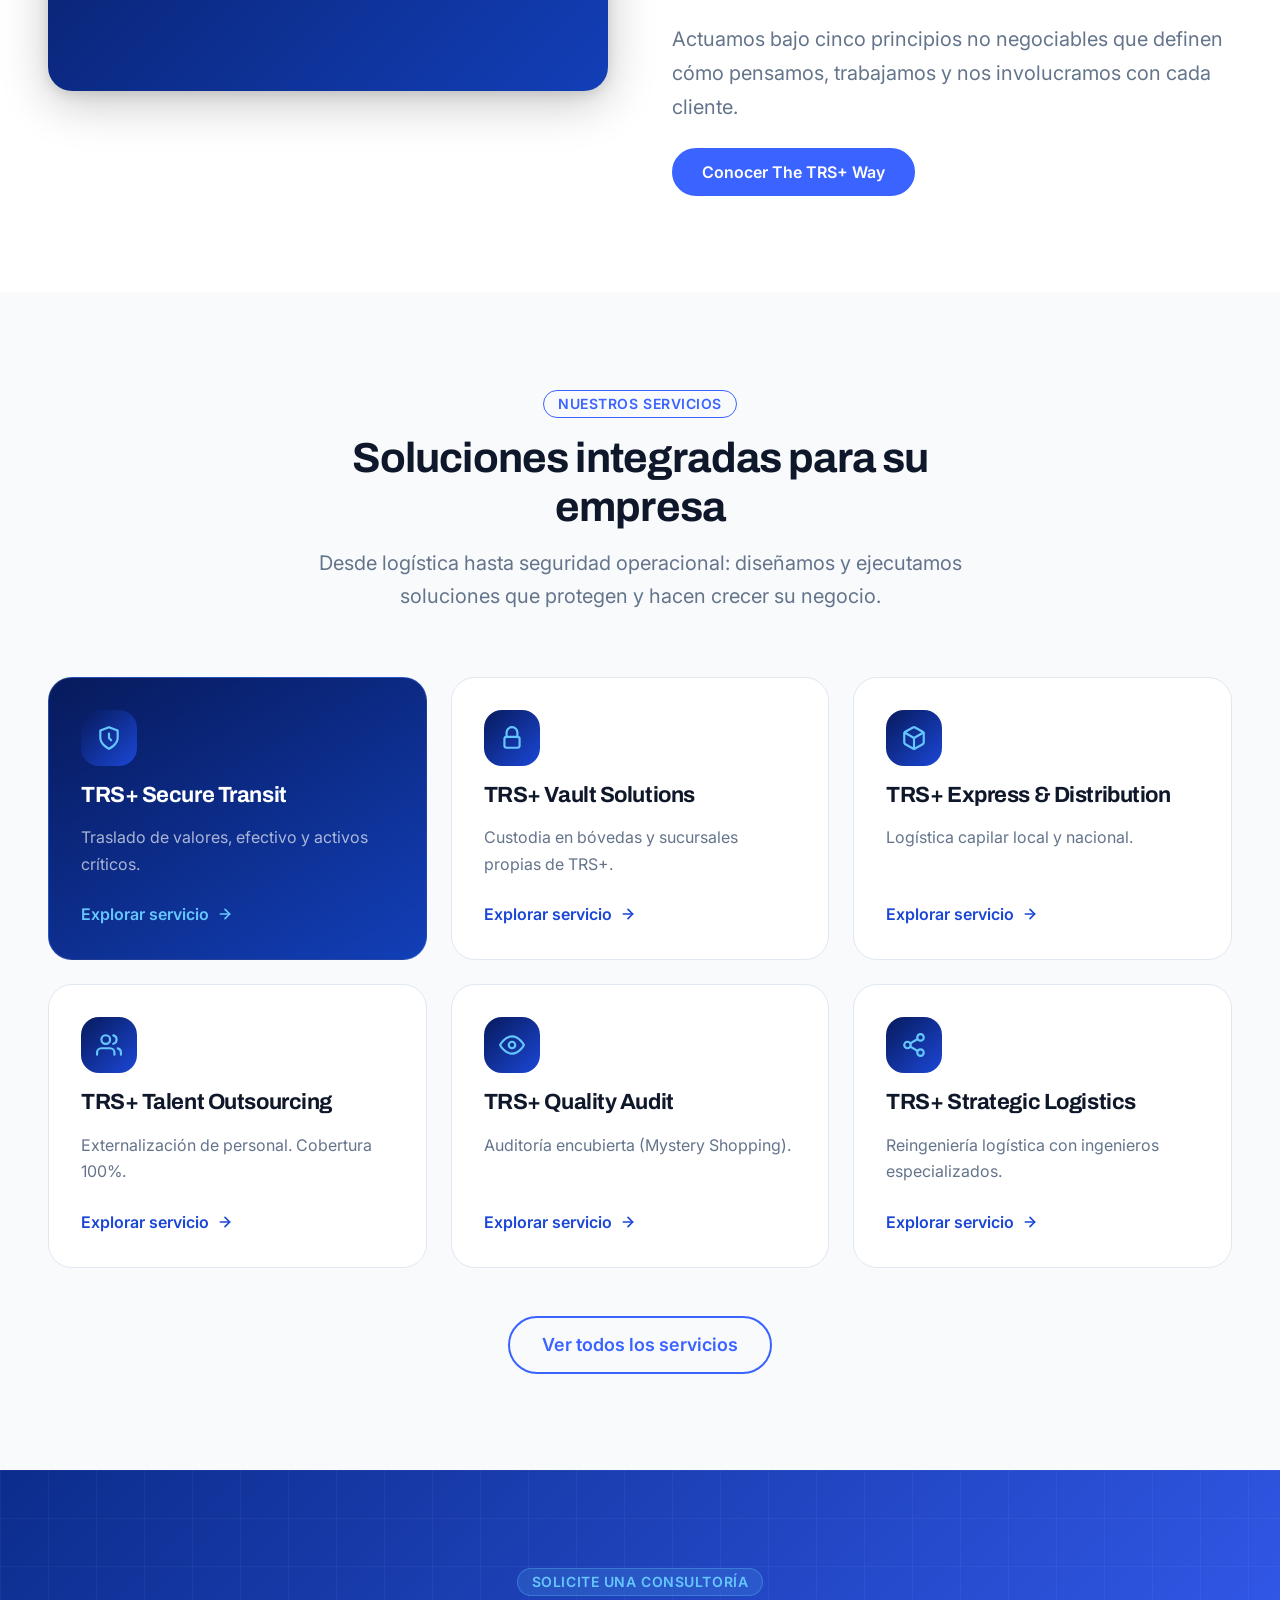
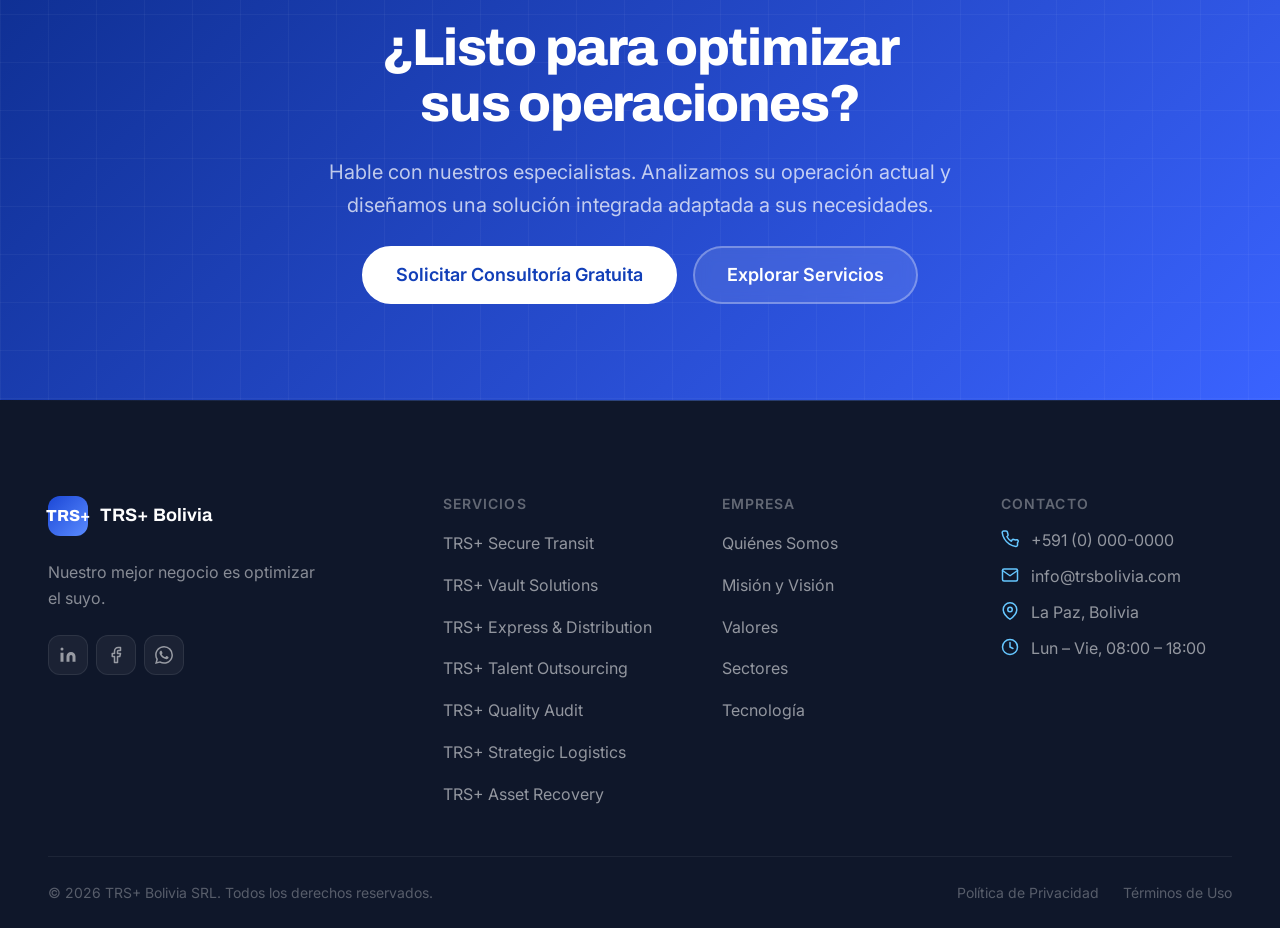
==== commit f4f85583: "sprint2 correccion contenido6" ====
--- a/index.html
+++ b/index.html
@@ -561,7 +561,7 @@
               </svg>
             </div>
             <h3 class="service-card__title">TRS+ Secure Transit</h3>
-            <p class="service-card__description">Traslado de valores, efectivo y activos críticos. Personal especializado con cobertura directa entre sucursales y nodos financieros.</p>
+            <p class="service-card__description">Traslado de valores, efectivo y activos críticos.</p>
             <a href="servicios.html#secure-transit" class="service-card__link">
               Explorar servicio
               <svg viewBox="0 0 24 24" fill="none" stroke="currentColor" stroke-width="2.5" stroke-linecap="round" stroke-linejoin="round" aria-hidden="true">
@@ -579,7 +579,7 @@
               </svg>
             </div>
             <h3 class="service-card__title">TRS+ Vault Solutions</h3>
-            <p class="service-card__description">Custodia en bóvedas y sucursales propias de TRS+ con cajas fuertes de alta resistencia y seguridad certificada.</p>
+            <p class="service-card__description">Custodia en bóvedas y sucursales propias de TRS+.</p>
             <a href="servicios.html#vault-solutions" class="service-card__link">
               Explorar servicio
               <svg viewBox="0 0 24 24" fill="none" stroke="currentColor" stroke-width="2.5" stroke-linecap="round" stroke-linejoin="round" aria-hidden="true">
@@ -598,7 +598,7 @@
               </svg>
             </div>
             <h3 class="service-card__title">TRS+ Express &amp; Distribution</h3>
-            <p class="service-card__description">Logística capilar local y nacional. Flota exclusiva con Lead Times garantizados y servicio Puerta a Puerta.</p>
+            <p class="service-card__description">Logística capilar local y nacional.</p>
             <a href="servicios.html#express" class="service-card__link">
               Explorar servicio
               <svg viewBox="0 0 24 24" fill="none" stroke="currentColor" stroke-width="2.5" stroke-linecap="round" stroke-linejoin="round" aria-hidden="true">
@@ -618,7 +618,7 @@
               </svg>
             </div>
             <h3 class="service-card__title">TRS+ Talent Outsourcing</h3>
-            <p class="service-card__description">Externalización de personal con responsabilidad total en reclutamiento, capacitación y administración laboral. Cobertura 100%.</p>
+            <p class="service-card__description">Externalización de personal. Cobertura 100%.</p>
             <a href="servicios.html#talent-outsourcing" class="service-card__link">
               Explorar servicio
               <svg viewBox="0 0 24 24" fill="none" stroke="currentColor" stroke-width="2.5" stroke-linecap="round" stroke-linejoin="round" aria-hidden="true">
@@ -636,7 +636,7 @@
               </svg>
             </div>
             <h3 class="service-card__title">TRS+ Quality Audit</h3>
-            <p class="service-card__description">Auditoría encubierta (Mystery Shopping) con tecnología audiovisual como respaldo inalterable para informes gerenciales.</p>
+            <p class="service-card__description">Auditoría encubierta (Mystery Shopping).</p>
             <a href="servicios.html#quality-audit" class="service-card__link">
               Explorar servicio
               <svg viewBox="0 0 24 24" fill="none" stroke="currentColor" stroke-width="2.5" stroke-linecap="round" stroke-linejoin="round" aria-hidden="true">
@@ -657,7 +657,7 @@
               </svg>
             </div>
             <h3 class="service-card__title">TRS+ Strategic Logistics</h3>
-            <p class="service-card__description">Reingeniería logística con ingenieros especializados para transformar ineficiencias operativas en ventajas competitivas duraderas.</p>
+            <p class="service-card__description">Reingeniería logística con ingenieros especializados.</p>
             <a href="servicios.html#strategic-logistics" class="service-card__link">
               Explorar servicio
               <svg viewBox="0 0 24 24" fill="none" stroke="currentColor" stroke-width="2.5" stroke-linecap="round" stroke-linejoin="round" aria-hidden="true">
@@ -679,266 +679,6 @@
       </div>
     </section>
     <!-- /services-section -->
-
-    <!-- ======================================================================
-         INDUSTRIES SECTION
-         ====================================================================== -->
-    <section class="industries-section" id="sectores" aria-labelledby="industries-title">
-      <div class="container">
-
-        <header class="section-header section-header--center reveal">
-          <div class="section-header__badge">
-            <span class="badge badge--glass">Sectores</span>
-          </div>
-          <h2 class="section-header__title" id="industries-title">
-            Sectores que operamos
-          </h2>
-          <p class="section-header__description">
-            TRS+ atiende a grandes corporaciones e instituciones de alta exigencia
-            en los sectores económicos más demandantes de Bolivia.
-          </p>
-        </header>
-
-        <div class="industries-grid reveal-stagger">
-
-          <article class="industry-card">
-            <div class="industry-card__icon">
-              <svg viewBox="0 0 24 24" fill="none" stroke="currentColor" stroke-width="2" stroke-linecap="round" stroke-linejoin="round" aria-hidden="true">
-                <rect x="2" y="5" width="20" height="14" rx="2"/>
-                <line x1="2" y1="10" x2="22" y2="10"/>
-              </svg>
-            </div>
-            <h3 class="industry-card__name">Banca y Finanzas</h3>
-          </article>
-
-          <article class="industry-card">
-            <div class="industry-card__icon">
-              <svg viewBox="0 0 24 24" fill="none" stroke="currentColor" stroke-width="2" stroke-linecap="round" stroke-linejoin="round" aria-hidden="true">
-                <rect x="2" y="7" width="20" height="14" rx="2" ry="2"/>
-                <path d="M16 21V5a2 2 0 0 0-2-2h-4a2 2 0 0 0-2 2v16"/>
-              </svg>
-            </div>
-            <h3 class="industry-card__name">Corporativo y Empresarial</h3>
-          </article>
-
-          <article class="industry-card">
-            <div class="industry-card__icon">
-              <svg viewBox="0 0 24 24" fill="none" stroke="currentColor" stroke-width="2" stroke-linecap="round" stroke-linejoin="round" aria-hidden="true">
-                <path d="M6 2L3 6v14a2 2 0 0 0 2 2h14a2 2 0 0 0 2-2V6l-3-4z"/>
-                <line x1="3" y1="6" x2="21" y2="6"/>
-                <path d="M16 10a4 4 0 0 1-8 0"/>
-              </svg>
-            </div>
-            <h3 class="industry-card__name">Retail y Distribución</h3>
-          </article>
-
-          <article class="industry-card">
-            <div class="industry-card__icon">
-              <svg viewBox="0 0 24 24" fill="none" stroke="currentColor" stroke-width="2" stroke-linecap="round" stroke-linejoin="round" aria-hidden="true">
-                <line x1="18" y1="20" x2="18" y2="10"/>
-                <line x1="12" y1="20" x2="12" y2="4"/>
-                <line x1="6" y1="20" x2="6" y2="14"/>
-                <line x1="2" y1="20" x2="22" y2="20"/>
-              </svg>
-            </div>
-            <h3 class="industry-card__name">Instituciones de Alta Exigencia</h3>
-          </article>
-
-        </div>
-        <!-- /industries-grid -->
-
-        <div class="services-section__footer">
-          <a href="sectores.html" class="btn btn--ghost btn--lg">
-            Ver soluciones por sector
-          </a>
-        </div>
-
-      </div>
-    </section>
-    <!-- /industries-section -->
-
-    <!-- ======================================================================
-         TECHNOLOGY SECTION
-         ====================================================================== -->
-    <section class="tech-section" id="tecnologia" aria-labelledby="tech-title">
-      <div class="container">
-        <div class="tech-layout">
-
-          <!-- Left — Summary -->
-          <div class="reveal">
-
-            <header class="section-header">
-              <div class="section-header__badge">
-                <span class="badge badge--outline">Tecnología y Seguridad</span>
-              </div>
-              <h2 class="section-header__title" id="tech-title">
-                Infraestructura de Seguridad y Tecnología
-              </h2>
-            </header>
-
-            <p class="about__lead">
-              Triple anillo de seguridad financiera: Póliza 3D de Fidelidad,
-              Seguro de Transporte ($us 60,000 por evento) y Seguro de Custodia.
-              Respaldados por rastreo GPS satelital y comunicación multidireccional
-              permanente en toda la flota.
-            </p>
-
-            <div class="btn-group mt-8">
-              <a href="tecnologia.html" class="btn btn--primary">Ver infraestructura completa</a>
-            </div>
-
-          </div>
-
-          <!-- Right — Tech Panel -->
-                  <p class="tech-feature__desc">Enlaces redundantes de radio y datos Base‑Vehículo, Vehículo‑Base y Vehículo‑Vehículo para coordinación táctica inmediata ante cualquier contingencia.</p>
-                </div>
-              </div>
-
-              <div class="tech-feature">
-                <div class="tech-feature__icon">
-                  <svg viewBox="0 0 24 24" fill="none" stroke="currentColor" stroke-width="2" stroke-linecap="round" stroke-linejoin="round" aria-hidden="true">
-                    <path d="M12 22s8-4 8-10V5l-8-3-8 3v7c0 6 8 10 8 10z"/>
-                    <path d="M9 12l2 2 4-4"/>
-                  </svg>
-                </div>
-                <div class="tech-feature__body">
-                  <h3 class="tech-feature__title">Póliza 3D — Fidelidad Funcionaria</h3>
-                  <p class="tech-feature__desc">Cobertura total ante contingencias de deshonestidad, desaparición o destrucción por parte del personal operativo en cualquier línea de servicio.</p>
-                </div>
-              </div>
-
-              <div class="tech-feature">
-                <div class="tech-feature__icon">
-                  <svg viewBox="0 0 24 24" fill="none" stroke="currentColor" stroke-width="2" stroke-linecap="round" stroke-linejoin="round" aria-hidden="true">
-                    <rect x="1" y="3" width="15" height="13" rx="1"/>
-                    <polygon points="16 8 20 8 23 11 23 16 16 16 16 8"/>
-                    <circle cx="5.5" cy="18.5" r="2.5"/>
-                    <circle cx="18.5" cy="18.5" r="2.5"/>
-                  </svg>
-                </div>
-                <div class="tech-feature__body">
-                  <h3 class="tech-feature__title">Seguro de Transporte</h3>
-                  <p class="tech-feature__desc">Cobertura de hasta $us. 60,000 por evento. Su carga protegida contra pérdidas, daños materiales o averías durante el traslado en toda la red TRS+.</p>
-                </div>
-              </div>
-
-              <div class="tech-feature">
-                <div class="tech-feature__icon">
-                  <svg viewBox="0 0 24 24" fill="none" stroke="currentColor" stroke-width="2" stroke-linecap="round" stroke-linejoin="round" aria-hidden="true">
-                    <rect x="5" y="11" width="14" height="10" rx="2" ry="2"/>
-                    <path d="M7 11V7a5 5 0 0 1 10 0v4"/>
-                  </svg>
-                </div>
-                <div class="tech-feature__body">
-                  <h3 class="tech-feature__title">Seguro de Custodia</h3>
-                  <p class="tech-feature__desc">Respaldo financiero integral para los activos y valores resguardados en las infraestructuras y bóvedas propias de TRS+ Bolivia.</p>
-                </div>
-              </div>
-
-            </div>
-
-          </div>
-
-          <!-- Right — Tech Panel -->
-          <div class="reveal">
-            <div class="tech-panel">
-
-              <div class="tech-panel__header">
-                <span class="tech-panel__title">Sistema TRS+ Live</span>
-                <span class="tech-panel__live">En línea</span>
-              </div>
-
-              <!-- Bolivia Map -->
-              <div class="tech-panel__map-area">
-                <svg class="bolivia-svg" viewBox="0 0 280 200" xmlns="http://www.w3.org/2000/svg" role="img" aria-label="Mapa operacional de Bolivia">
-                  <!-- Grid lines -->
-                  <defs>
-                    <pattern id="map-grid" x="0" y="0" width="20" height="20" patternUnits="userSpaceOnUse">
-                      <path d="M 20 0 L 0 0 0 20" fill="none" stroke="rgba(90,139,255,0.08)" stroke-width="0.5"/>
-                    </pattern>
-                  </defs>
-                  <rect width="280" height="200" fill="url(#map-grid)"/>
-                  <!-- Bolivia outline -->
-                  <path d="M 58,20 L 158,14 L 218,38 L 234,85 L 226,138 L 204,174 L 148,190 L 98,188 L 62,176 L 44,150 L 26,112 L 22,65 Z"
-                        fill="rgba(58,99,255,0.08)" stroke="rgba(90,139,255,0.30)" stroke-width="1.5" stroke-linejoin="round"/>
-                  <!-- Connection network lines -->
-                  <line x1="52" y1="90" x2="112" y2="110" stroke="rgba(102,199,255,0.15)" stroke-width="1" stroke-dasharray="3 2"/>
-                  <line x1="112" y1="110" x2="185" y2="106" stroke="rgba(102,199,255,0.15)" stroke-width="1" stroke-dasharray="3 2"/>
-                  <line x1="52" y1="90" x2="72" y2="113" stroke="rgba(102,199,255,0.10)" stroke-width="1" stroke-dasharray="3 2"/>
-                  <line x1="72" y1="113" x2="112" y2="110" stroke="rgba(102,199,255,0.10)" stroke-width="1" stroke-dasharray="3 2"/>
-                  <line x1="112" y1="110" x2="96" y2="140" stroke="rgba(102,199,255,0.10)" stroke-width="1" stroke-dasharray="3 2"/>
-                  <!-- City pulse rings -->
-                  <circle cx="52" cy="90" r="7" fill="rgba(102,199,255,0.10)" class="city-pulse"/>
-                  <circle cx="185" cy="106" r="9" fill="rgba(18,183,106,0.10)" class="city-pulse city-pulse-2"/>
-                  <circle cx="112" cy="110" r="6" fill="rgba(58,99,255,0.12)" class="city-pulse city-pulse-3"/>
-                  <!-- City dots — main -->
-                  <circle cx="52"  cy="90"  r="5" fill="#66C7FF"/>
-                  <circle cx="185" cy="106" r="6" fill="#12B76A"/>
-                  <circle cx="112" cy="110" r="4" fill="#3A63FF"/>
-                  <circle cx="72"  cy="113" r="3" fill="#3A63FF" opacity="0.80"/>
-                  <circle cx="96"  cy="140" r="3" fill="#3A63FF" opacity="0.75"/>
-                  <circle cx="112" cy="146" r="3" fill="#3A63FF" opacity="0.70"/>
-                  <circle cx="108" cy="168" r="2.5" fill="#3A63FF" opacity="0.65"/>
-                  <circle cx="140" cy="62"  r="2.5" fill="#3A63FF" opacity="0.60"/>
-                  <circle cx="48"  cy="33"  r="2"   fill="#3A63FF" opacity="0.50"/>
-                  <!-- Labels -->
-                  <text x="59"  y="88"  font-size="7.5" fill="rgba(255,255,255,0.60)" font-family="monospace" font-weight="500">La Paz</text>
-                  <text x="193" y="104" font-size="7.5" fill="rgba(255,255,255,0.60)" font-family="monospace" font-weight="500">Sta. Cruz</text>
-                  <text x="118" y="108" font-size="7"   fill="rgba(255,255,255,0.45)" font-family="monospace">Cbba.</text>
-                </svg>
-              </div>
-
-              <!-- GPS Feed -->
-              <div class="tech-panel__gps-feed">
-
-                <div class="gps-feed-item">
-                  <span class="gps-feed-item__dot gps-feed-item__dot--active"></span>
-                  <div class="gps-feed-item__info">
-                    <span class="gps-feed-item__name">TRS-SEC-017 &mdash; Activo</span>
-                    <span class="gps-feed-item__sub">La Paz → El Alto · TRS+ Secure Transit</span>
-                  </div>
-                  <span class="gps-feed-item__timestamp">12:04</span>
-                </div>
-
-                <div class="gps-feed-item">
-                  <span class="gps-feed-item__dot gps-feed-item__dot--transit"></span>
-                  <div class="gps-feed-item__info">
-                    <span class="gps-feed-item__name">TRS-VLT-032 &mdash; En tránsito</span>
-                    <span class="gps-feed-item__sub">Santa Cruz · TRS+ Vault Solutions</span>
-                  </div>
-                  <span class="gps-feed-item__timestamp">11:58</span>
-                </div>
-
-                <div class="gps-feed-item">
-                  <span class="gps-feed-item__dot gps-feed-item__dot--active"></span>
-                  <div class="gps-feed-item__info">
-                    <span class="gps-feed-item__name">TRS-EXP-008 &mdash; Activo</span>
-                    <span class="gps-feed-item__sub">Cochabamba · TRS+ Express &amp; Distribution</span>
-                  </div>
-                  <span class="gps-feed-item__timestamp">11:47</span>
-                </div>
-
-                <div class="gps-feed-item">
-                  <span class="gps-feed-item__dot gps-feed-item__dot--idle"></span>
-                  <div class="gps-feed-item__info">
-                    <span class="gps-feed-item__name">TRS-LOG-021 &mdash; En espera</span>
-                    <span class="gps-feed-item__sub">Oruro · TRS+ Strategic Logistics</span>
-                  </div>
-                  <span class="gps-feed-item__timestamp">11:30</span>
-                </div>
-
-              </div>
-              <!-- /gps-feed -->
-
-            </div>
-            <!-- /tech-panel -->
-          </div>
-
-        </div>
-        <!-- /tech-layout -->
-      </div>
-    </section>
-    <!-- /tech-section -->
 
     <!-- ======================================================================
          CTA SECTION
